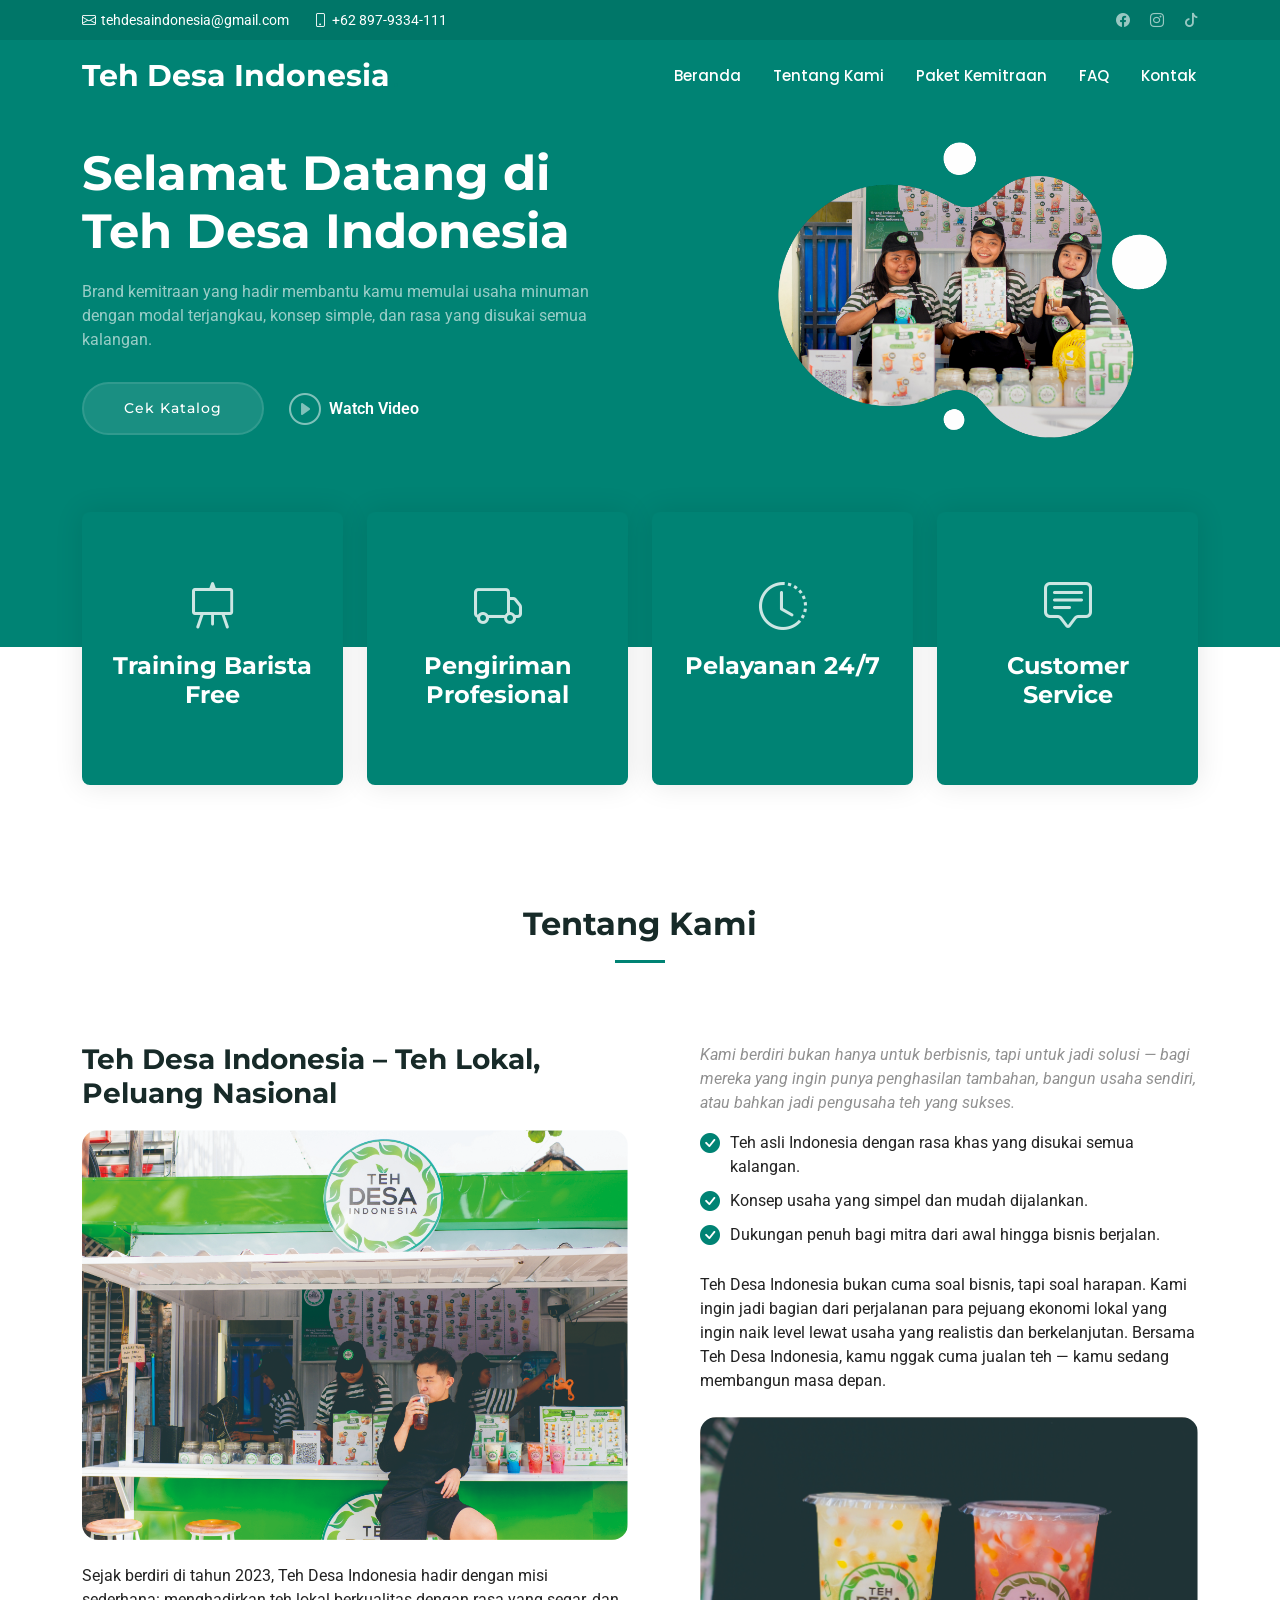
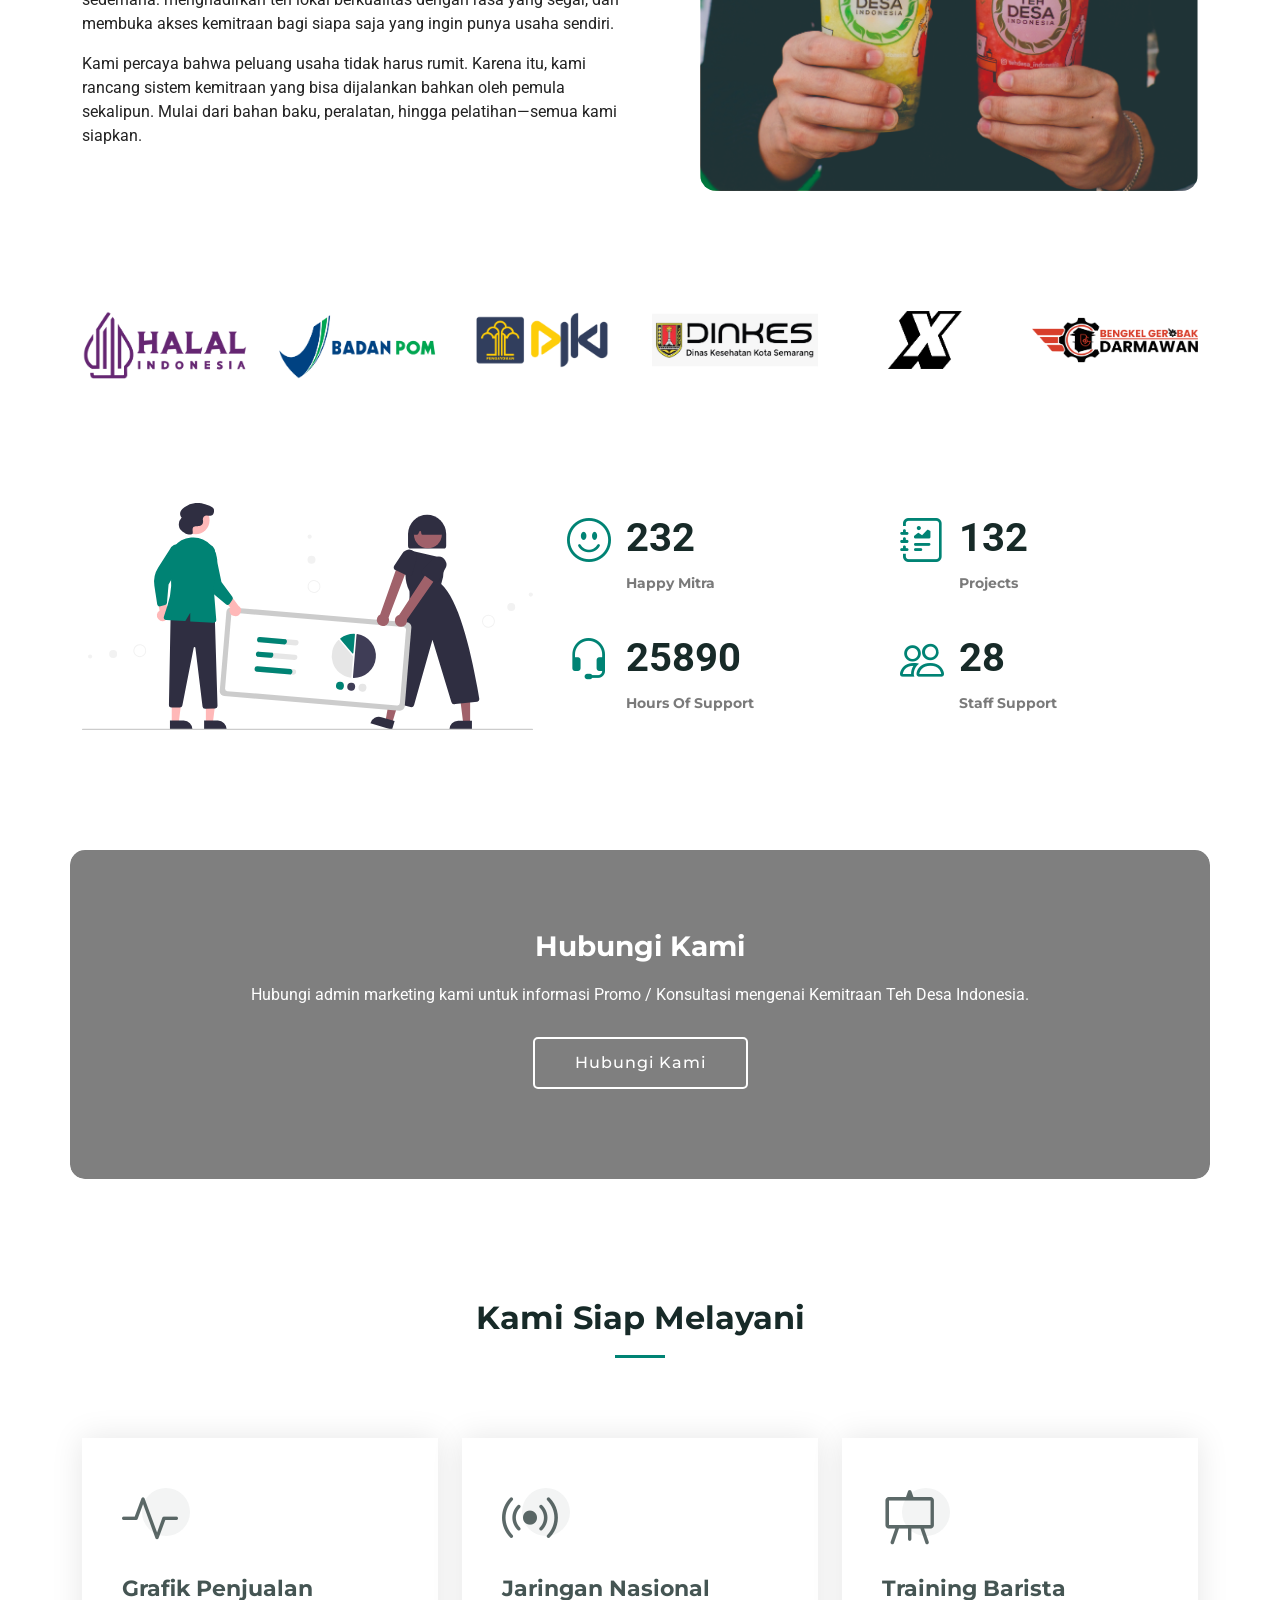
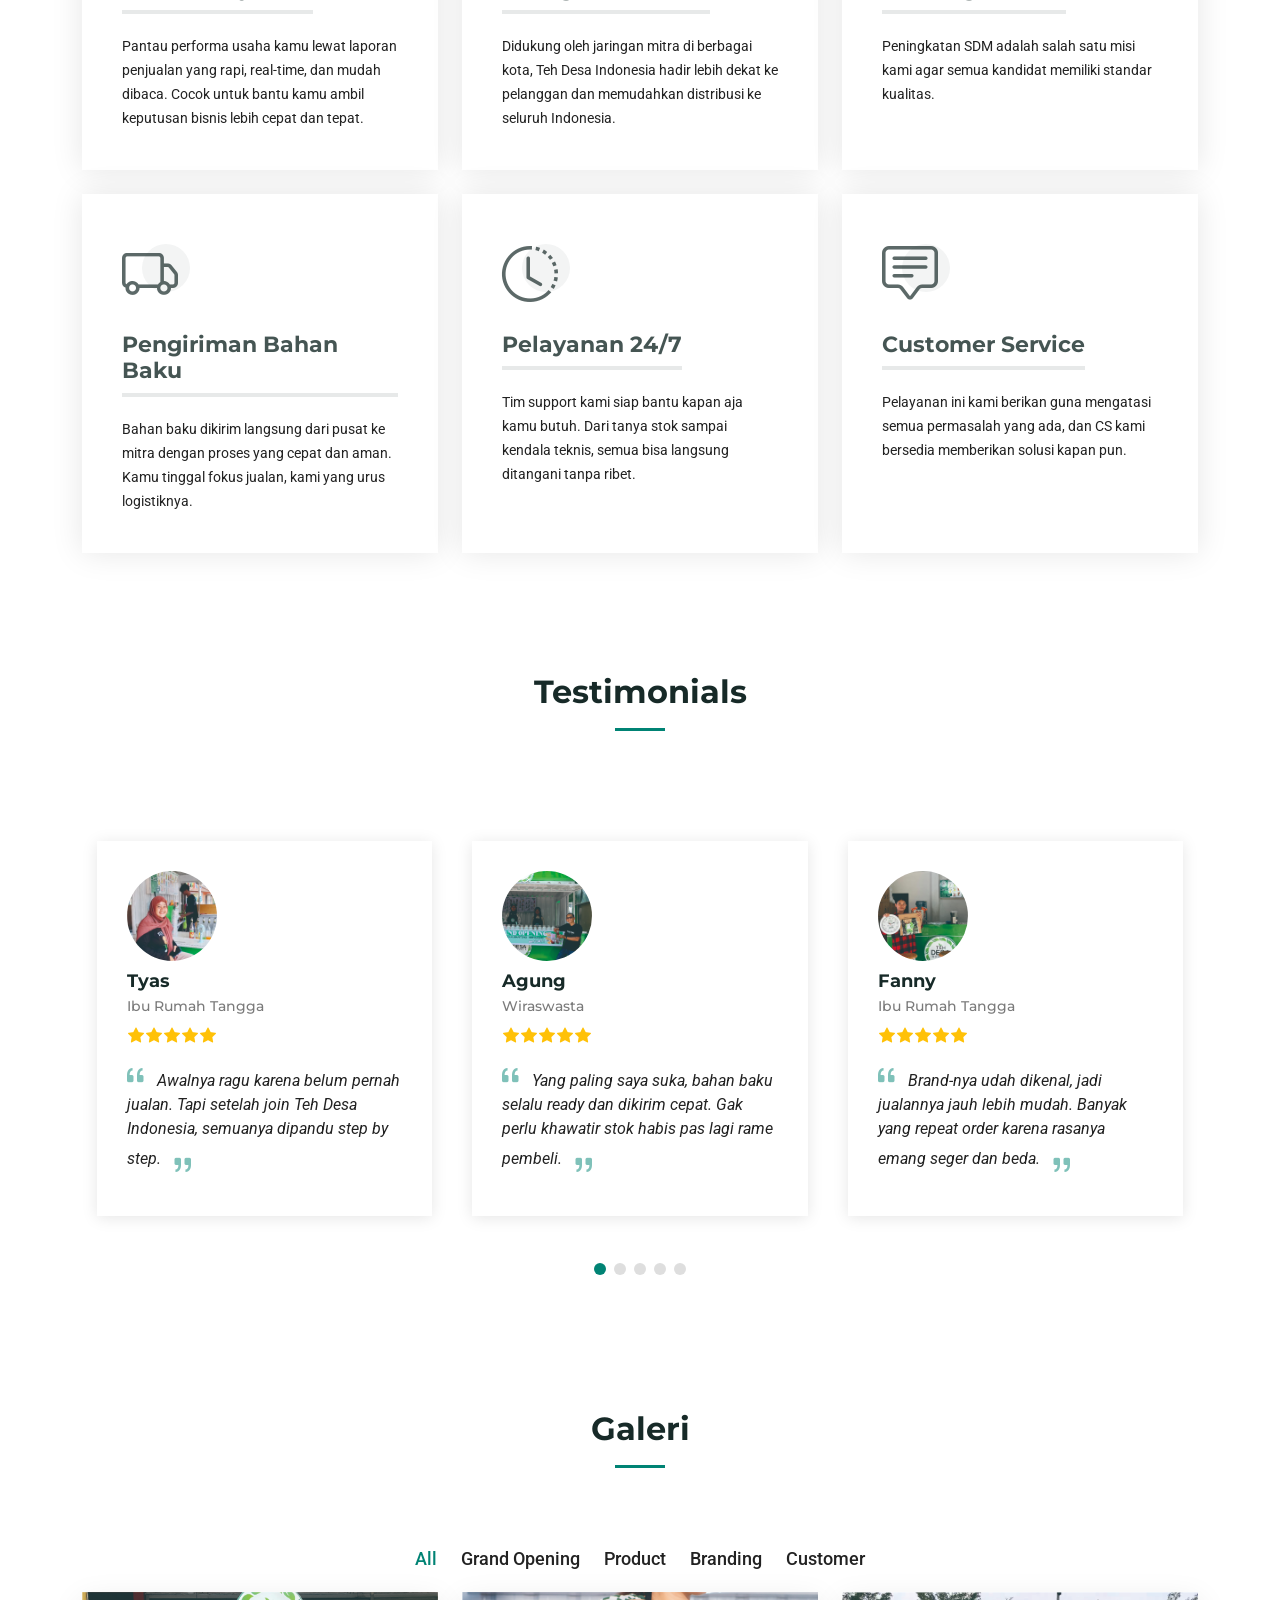
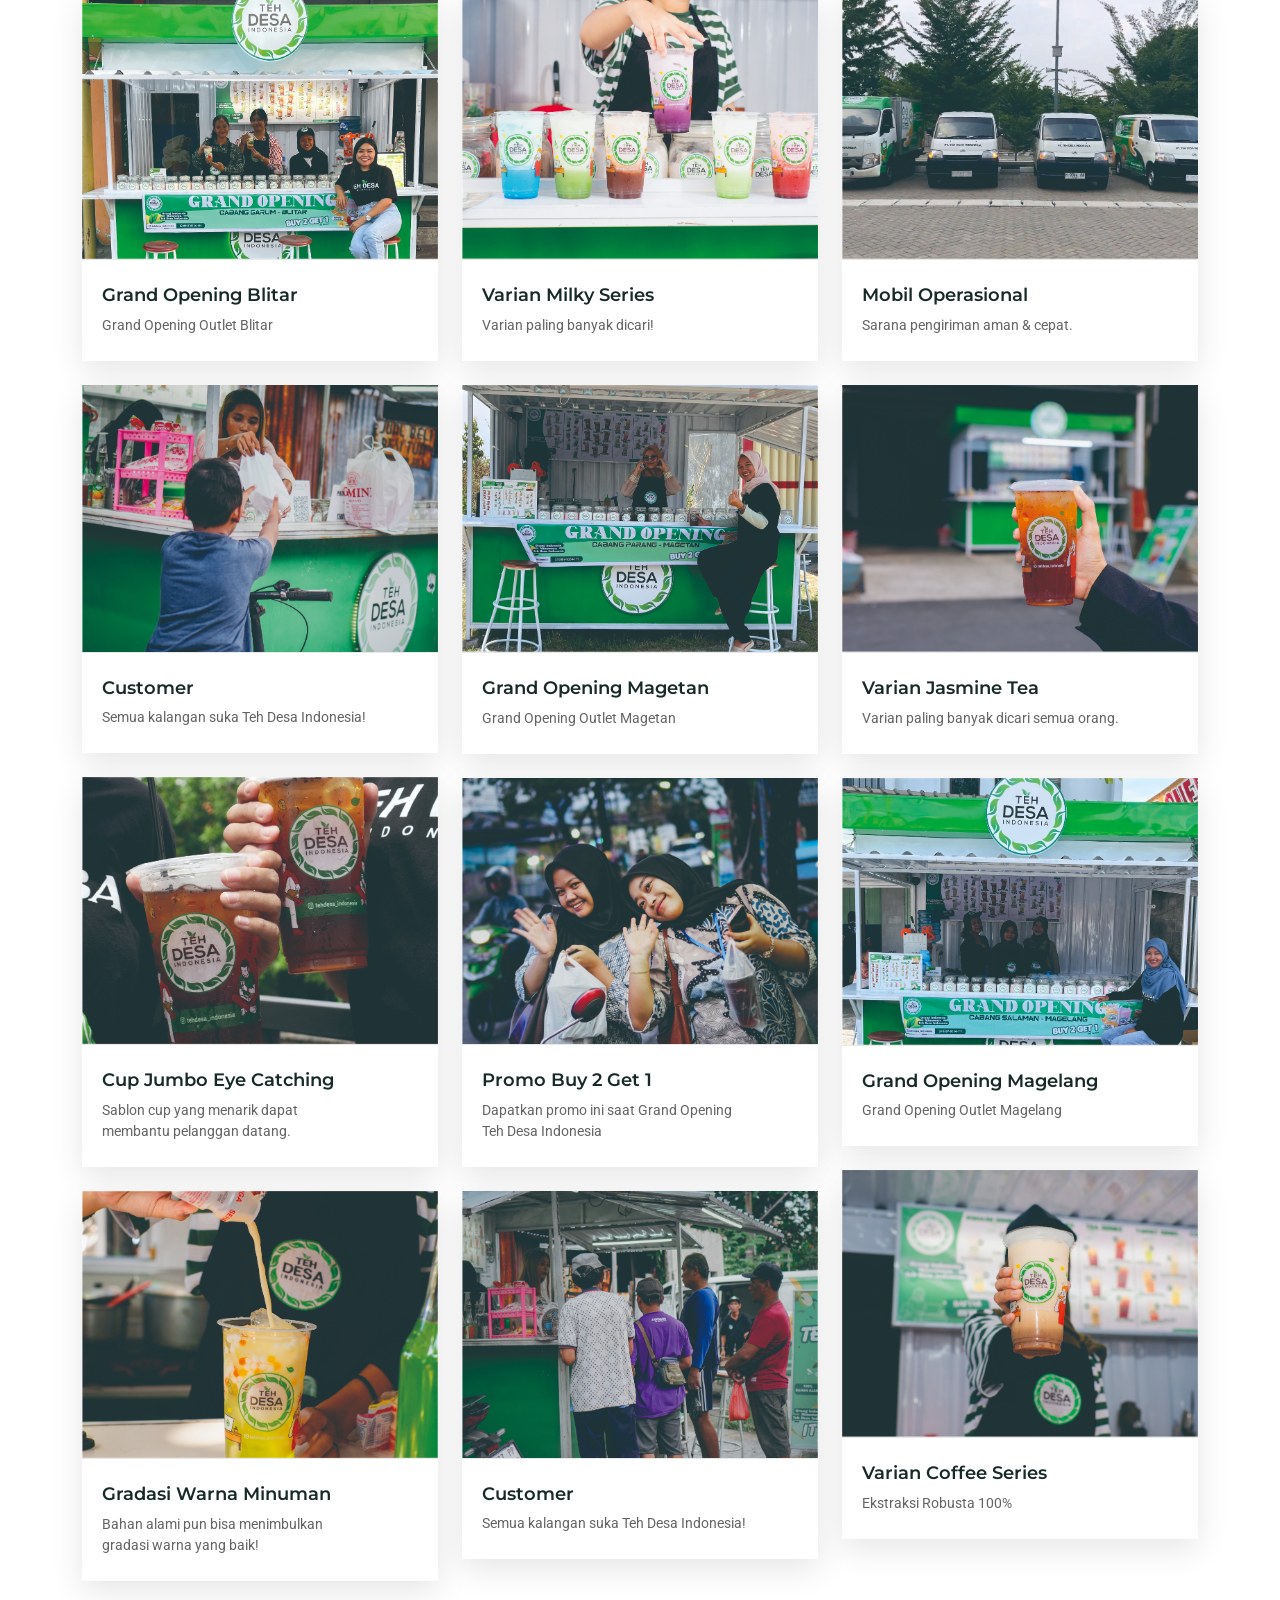
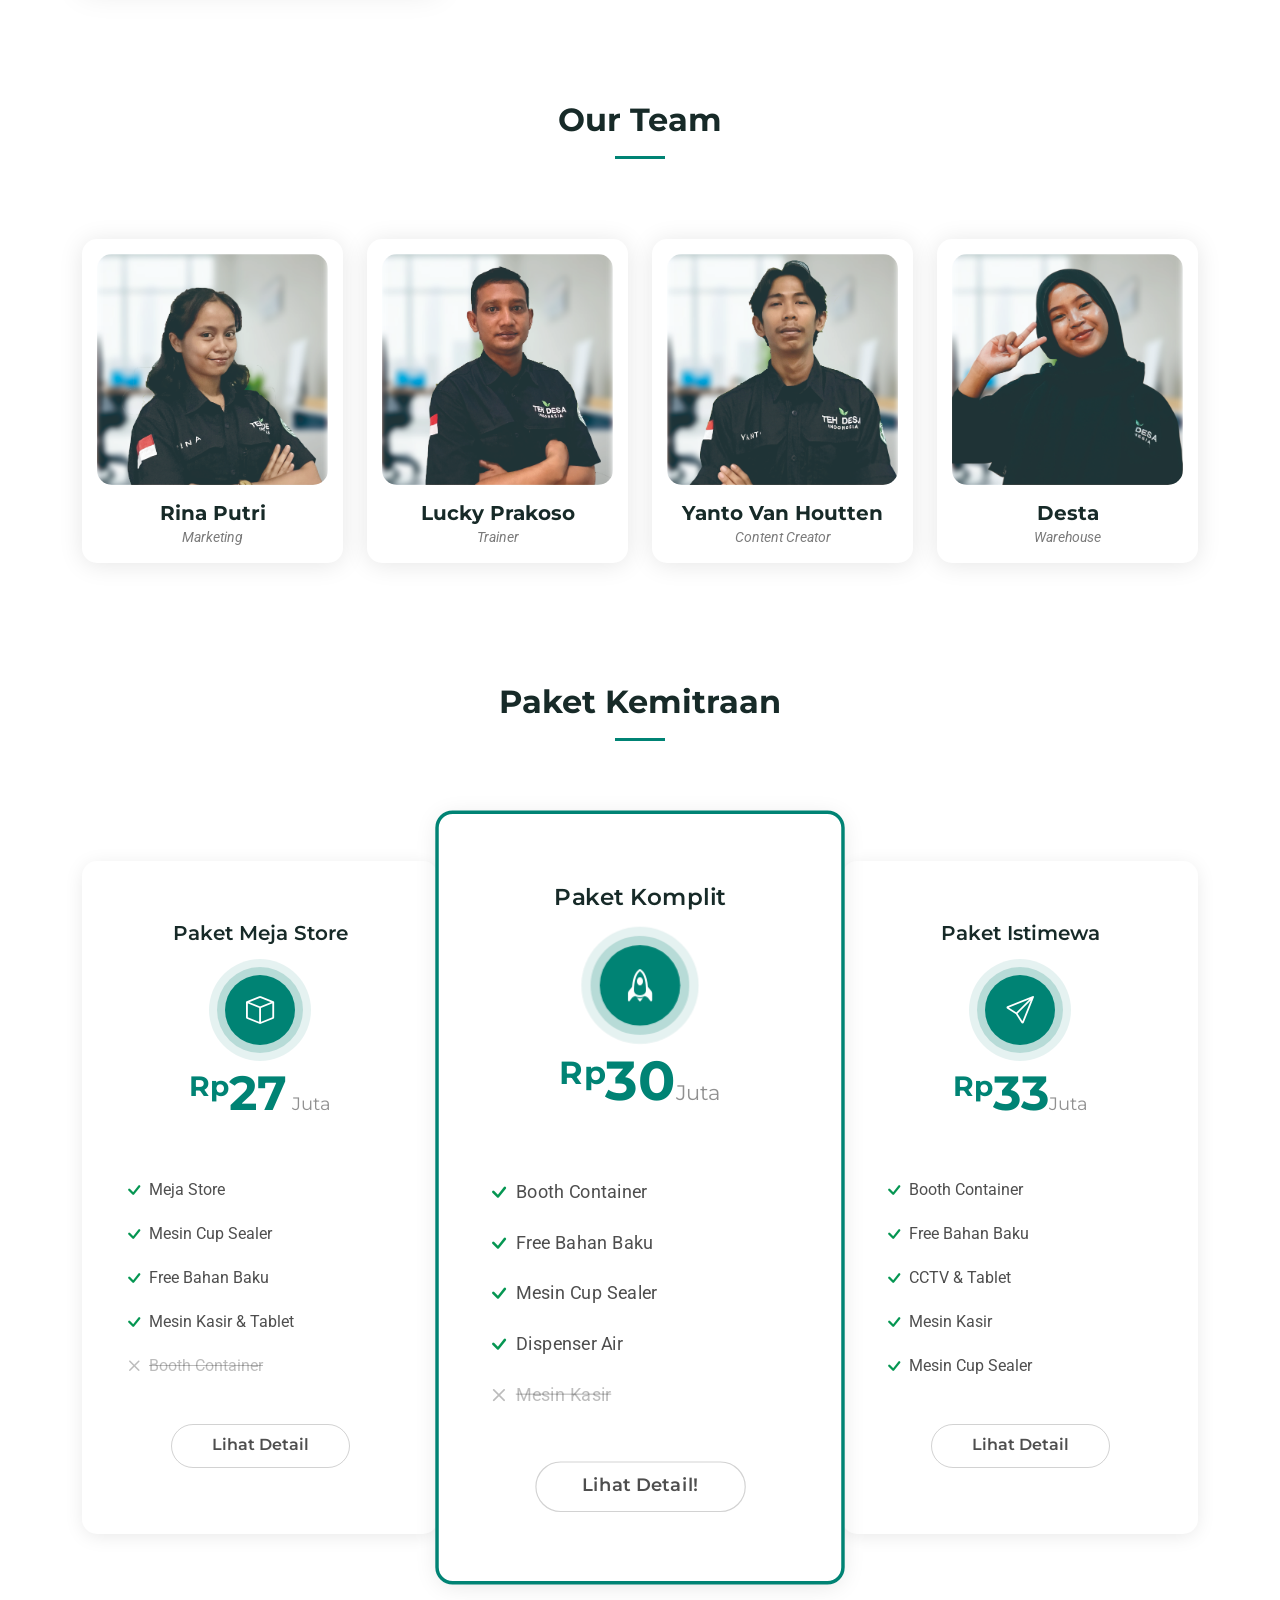
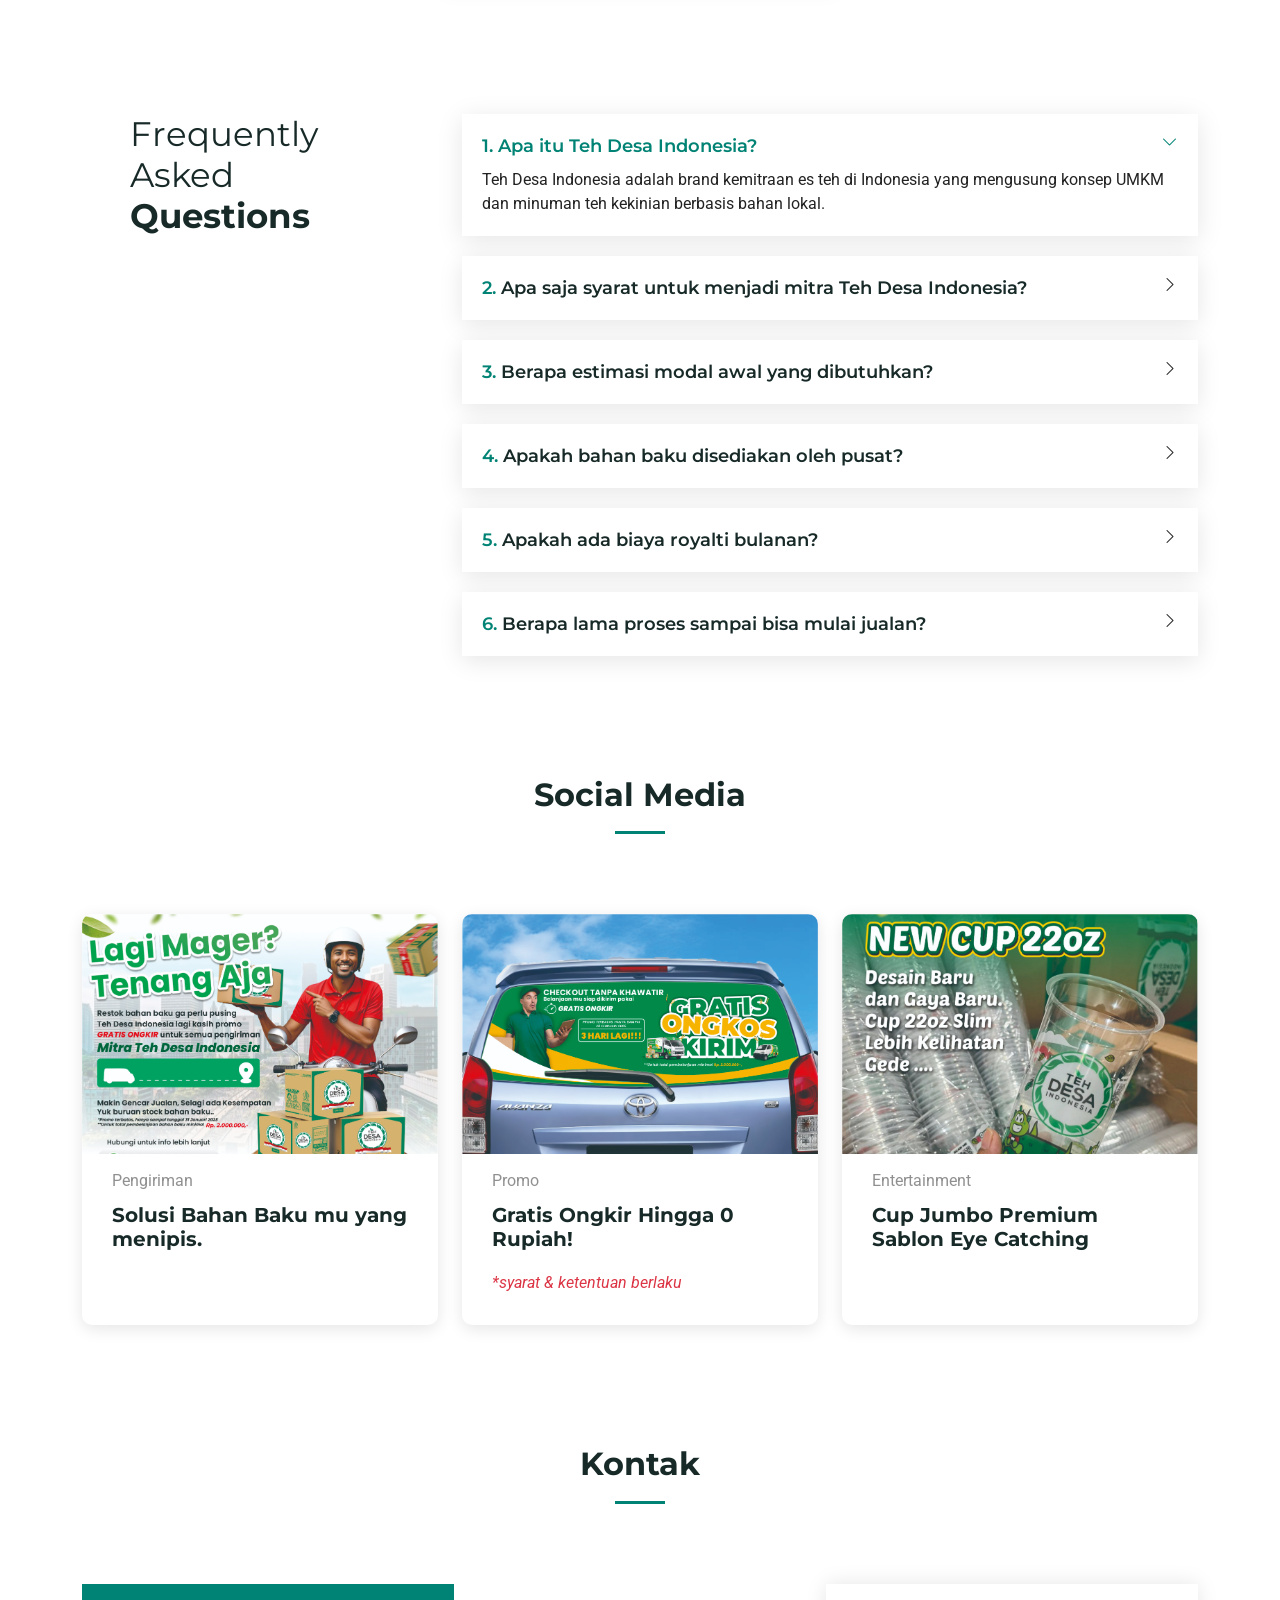
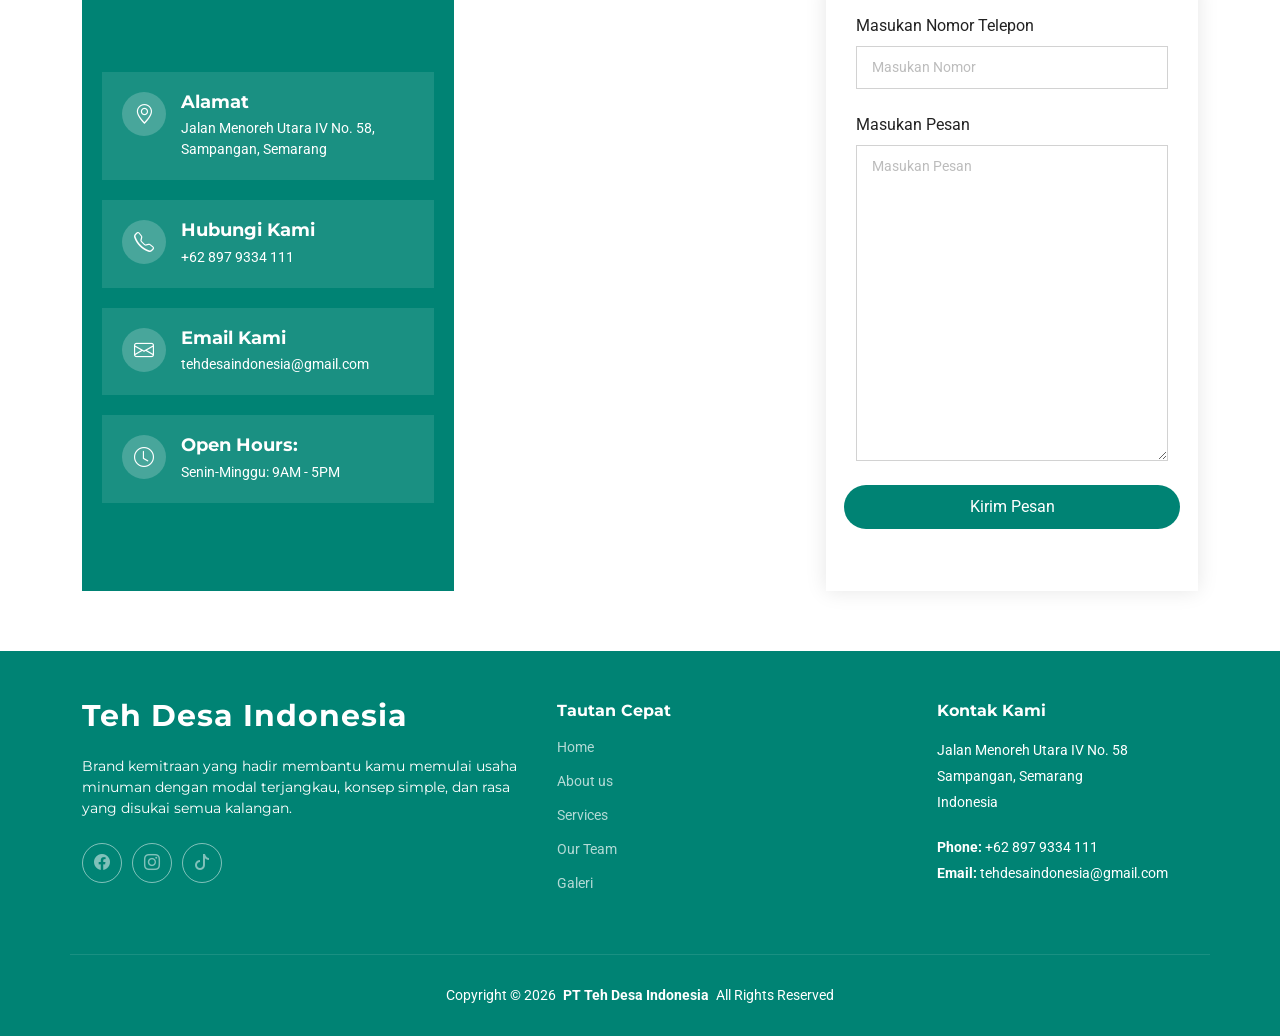
==== index.html @ 2f991ae2 "Update index.html" ====
<!DOCTYPE html>
<html lang="en">

<head>
  <meta name="google-site-verification" content="iC6hwz8tHncVRPDRyb7pjyPC8Z5G8MTlLL8XHpbFLCg" />
  <meta charset="utf-8">
  <meta content="width=device-width, initial-scale=1.0" name="viewport">
  <title>TEH DESA INDONESIA | Kemitraan Es Teh Berbasis UMKM</title>
  <meta name="description" content="Brand Kemitraan yang hadir membantu kamu memulai usaha minuman dengan modal terjangkau.">
  <meta name="keywords" content="franchise es teh, kemitraan es teh, Teh Desa Indonesia, franchise minuman, UMKM, kemitraan terjangkau">
  <meta property="og:title" content="TEH DESA INDONESIA | Kemitraan Es Teh Berbasis UMKM">
  <meta property="og:description" content="Brand Kemitraan yang hadir membantu kamu memulai usaha minuman dengan modal terjangkau.">
  <meta property="og:url" content="https://tehdesaindonesia.github.io">
  <meta property="og:type" content="website">
  <meta property="og:image" content="https://tehdesaindonesia.github.io/assets/img/LOGO_1.png">
  <meta property="og:site_name" content="TEH DESA INDONESIA | Kemitraan Es Teh Berbasis UMKM">

  <script type="application/ld+json">
  {
    "@context": "https://schema.org",
    "@type": "Organization",
    "name": "Teh Desa Indonesia",
    "url": "https://tehdesaindonesia.github.io",
    "logo": "https://tehdesaindonesia.github.io/assets/img/LOGO_1.png",
    "description": "Teh Desa Indonesia adalah brand franchise es teh berbasis UMKM desa yang menawarkan peluang kemitraan usaha minuman dengan modal terjangkau.",
    "sameAs": [
      "https://www.instagram.com/tehdesaindonesia",
      "https://www.facebook.com/tehdesaindonesia",
      "https://www.tiktok.com/@tehdesaindonesia"
    ]
  }
  </script>

  <script type="application/ld+json">
    {
      "@context": "https://schema.org",
      "@type": "FAQPage",
      "mainEntity": [
        {
          "@type": "Question",
          "name": "Apa itu Teh Desa Indonesia?",
          "acceptedAnswer": {
            "@type": "Answer",
            "text": "Teh Desa Indonesia adalah brand kemitraan es teh di Indonesia yang mengusung konsep UMKM dan minuman teh kekinian berbasis bahan lokal."
          }
        },
        {
          "@type": "Question",
          "name": "Apa saja syarat untuk menjadi mitra Teh Desa Indonesia?",
          "acceptedAnswer": {
            "@type": "Answer",
            "text": "Untuk menjadi mitra Teh Desa Indonesia, calon mitra perlu menyiapkan lokasi jualan, modal sesuai paket kemitraan, serta komitmen menjalankan usaha kemitraan es teh. Tim Teh Desa Indonesia akan mendampingi proses dari awal hingga siap jualan."
          }
        },
        {
          "@type": "Question",
          "name": "Berapa estimasi modal awal kemitraan Teh Desa Indonesia?",
          "acceptedAnswer": {
            "@type": "Answer",
            "text": "Modal awal kemitraan Teh Desa Indonesia dimulai dari Rp27 jutaan, tergantung paket kemitraan yang dipilih. Modal tersebut sudah termasuk perlengkapan usaha, bahan baku awal, dan pelatihan."
          }
        },
        {
          "@type": "Question",
          "name": "Apakah bahan baku disediakan oleh pusat?",
          "acceptedAnswer": {
            "@type": "Answer",
            "text": "Ya, seluruh bahan baku utama seperti teh, gula cair, dan kemasan pada kemitraan Teh Desa Indonesia disediakan dan dikirim langsung dari pusat."
          }
        },
        {
          "@type": "Question",
          "name": "Apakah ada biaya royalti bulanan?",
          "acceptedAnswer": {
            "@type": "Answer",
            "text": "Franchise Teh Desa Indonesia tidak menerapkan biaya royalti bulanan. Mitra hanya dikenakan biaya royalti tahunan sebesar Rp1.000.000 untuk pengembangan brand dan dukungan operasional."
          }
        }
      ]
    }
    </script>

  <link href="assets/img/LOGO_1.png" rel="icon">

  <link href="https://fonts.googleapis.com" rel="preconnect">
  <link href="https://fonts.gstatic.com" rel="preconnect" crossorigin>
  <link href="https://fonts.googleapis.com/css2?family=Roboto:ital,wght@0,100;0,300;0,400;0,500;0,700;0,900;1,100;1,300;1,400;1,500;1,700;1,900&family=Montserrat:ital,wght@0,100;0,200;0,300;0,400;0,500;0,600;0,700;0,800;0,900;1,100;1,200;1,300;1,400;1,500;1,600;1,700;1,800;1,900&family=Poppins:ital,wght@0,100;0,200;0,300;0,400;0,500;0,600;0,700;0,800;0,900;1,100;1,200;1,300;1,400;1,500;1,600;1,700;1,800;1,900&display=swap" rel="stylesheet">

  <link href="assets/vendor/bootstrap/css/bootstrap.min.css" rel="stylesheet">
  <link href="assets/vendor/bootstrap-icons/bootstrap-icons.css" rel="stylesheet">
  <link href="assets/vendor/aos/aos.css" rel="stylesheet">
  <link href="assets/vendor/glightbox/css/glightbox.min.css" rel="stylesheet">
  <link href="assets/vendor/swiper/swiper-bundle.min.css" rel="stylesheet">

  <link href="assets/css/main.css" rel="stylesheet">

</head>

<body class="index-page">

  <header id="header" class="header fixed-top">

    <div class="topbar d-flex align-items-center">
      <div class="container d-flex justify-content-center justify-content-md-between">
        <div class="contact-info d-flex align-items-center">
          <i class="bi bi-envelope d-flex align-items-center"><a href="mailto:tehdesaindonesia@gmail.com">tehdesaindonesia@gmail.com</a></i>
          <i class="bi bi-phone d-flex align-items-center ms-4"><span>+62 897-9334-111</span></i>
        </div>
        <div class="social-links d-none d-md-flex align-items-center">
          <a href="https://www.facebook.com/tehdesa_indonesia/" class="facebook"><i class="bi bi-facebook"></i></a>
          <a href="https://www.instagram.com/tehdesa_indonesia/" class="instagram"><i class="bi bi-instagram"></i></a>
          <a href="https://www.tiktok.com/@tehdesa_indonesia/" class="linkedin"><i class="bi bi-tiktok"></i></a>
        </div>
      </div>
    </div>

    <div class="branding d-flex align-items-cente">

      <div class="container position-relative d-flex align-items-center justify-content-between">
        <a href="index.html" class="logo d-flex align-items-center">
          <h1 class="sitename">Teh Desa Indonesia</h1>
          <span>.</span>
        </a>

        <nav id="navmenu" class="navmenu">
          <ul>
            <li><a href="#hero" class="active">Beranda<br></a></li>
            <li><a href="#about">Tentang Kami</a></li>
            <li><a href="kemitraan/kemitraan.html">Paket Kemitraan</a></li>
            <li><a href="#faq">FAQ</a></li>
            <li><a href="#contact">Kontak</a></li>
          </ul>
          <i class="mobile-nav-toggle d-xl-none bi bi-list"></i>
        </nav>

      </div>

    </div>

  </header>

  <main class="main">

    <section id="hero" class="hero section accent-background">

      <div class="container position-relative" data-aos="fade-up" data-aos-delay="100">
        <div class="row gy-5 justify-content-between">
          <div class="col-lg-6 order-2 order-lg-1 d-flex flex-column justify-content-center">
            <h2><span>Selamat Datang di </span><span class="accent">Teh Desa Indonesia</span></h2>
            <p>Brand kemitraan yang hadir membantu kamu memulai usaha minuman dengan modal terjangkau, konsep simple, dan rasa yang disukai semua kalangan.</p>
            <div class="d-flex">
              <a href="https://drive.google.com/file/d/1Y5AOkulD1VdJEvEj3w6ioP18e4Ck8rE6/view?usp=sharing" class="btn-get-started">Cek Katalog</a>
              <a href="https://youtu.be/xWDI-PVYXX0?si=EQwwjwX3cMEgZcj9" 
              class="glightbox btn-watch-video d-flex align-items-center"><i class="bi bi-play-circle"></i><span>Watch Video</span></a>
            </div>
          </div>
          <div class="col-lg-5 order-1 order-lg-2">
            <img src="assets/img/booth.png" class="img-fluid" alt="">
          </div>
        </div>
      </div>

      <div class="icon-boxes position-relative" data-aos="fade-up" data-aos-delay="200">
        <div class="container position-relative">
          <div class="row gy-4 mt-5">

            <div class="col-xl-3 col-md-6">
              <div class="icon-box">
                <div class="icon"><i class="bi bi-easel"></i></div>
                <h4 class="title">Training Barista Free</a></h4>
              </div>
            </div>

            <div class="col-xl-3 col-md-6">
              <div class="icon-box">
                <div class="icon"><i class="bi bi-truck"></i></div>
                <h4 class="title">Pengiriman Profesional</a></h4>
              </div>
            </div>

            <div class="col-xl-3 col-md-6">
              <div class="icon-box">
                <div class="icon"><i class="bi bi-clock-history"></i></div>
                <h4 class="title">Pelayanan 24/7</a></h4>
              </div>
            </div>

            <div class="col-xl-3 col-md-6">
              <div class="icon-box">
                <div class="icon"><i class="bi bi-chat-square-text"></i></div>
                <h4 class="title">Customer Service</a></h4>
              </div>
            </div>
          </div>
        </div>
      </div>

    </section>
    <section id="about" class="about section">

      <div class="container section-title" data-aos="fade-up">
        <h2>Tentang Kami<br></h2>
      </div>

      <div class="container">

        <div class="row gy-4">
          <div class="col-lg-6" data-aos="fade-up" data-aos-delay="100">
            <h3>Teh Desa Indonesia – Teh Lokal, Peluang Nasional</h3>
            <img src="assets/img/about.jpg" class="img-fluid rounded-4 mb-4" alt="">
            <p>Sejak berdiri di tahun 2023, Teh Desa Indonesia hadir dengan misi sederhana: menghadirkan teh lokal berkualitas dengan rasa yang segar, dan membuka akses kemitraan bagi siapa saja yang ingin punya usaha sendiri.</p>
            <p>Kami percaya bahwa peluang usaha tidak harus rumit. Karena itu, kami rancang sistem kemitraan yang bisa dijalankan bahkan oleh pemula sekalipun. Mulai dari bahan baku, peralatan, hingga pelatihan—semua kami siapkan.</p>
          </div>
          <div class="col-lg-6" data-aos="fade-up" data-aos-delay="250">
            <div class="content ps-0 ps-lg-5">
              <p class="fst-italic">
                Kami berdiri bukan hanya untuk berbisnis, tapi untuk jadi solusi — bagi mereka yang ingin punya penghasilan tambahan, bangun usaha sendiri, 
                atau bahkan jadi pengusaha teh yang sukses.
              </p>
              <ul>
                <li><i class="bi bi-check-circle-fill"></i> <span>Teh asli Indonesia dengan rasa khas yang disukai semua kalangan.</span></li>
                <li><i class="bi bi-check-circle-fill"></i> <span> Konsep usaha yang simpel dan mudah dijalankan.</span></li>
                <li><i class="bi bi-check-circle-fill"></i> <span>Dukungan penuh bagi mitra dari awal hingga bisnis berjalan.</span></li>
              </ul>
              <p>
                Teh Desa Indonesia bukan cuma soal bisnis, tapi soal harapan. Kami ingin jadi bagian dari perjalanan para pejuang ekonomi lokal yang ingin 
                naik level lewat usaha yang realistis dan berkelanjutan.
                Bersama Teh Desa Indonesia, kamu nggak cuma jualan teh — kamu sedang membangun masa depan.
              </p>

              <div class="position-relative mt-4">
                <img src="assets/img/about-2.jpg" class="img-fluid rounded-4" alt="">
              </div>
            </div>
          </div>
        </div>

      </div>

    </section>
    <section id="clients" class="clients section">

      <div class="container" data-aos="fade-up">

        <div class="row gy-4">

          <div class="col-xl-2 col-md-3 col-6 client-logo">
            <img src="assets/img/clients/client-1.png" class="img-fluid" alt="">
          </div>

          <div class="col-xl-2 col-md-3 col-6 client-logo">
            <img src="assets/img/clients/client-2.png" class="img-fluid" alt="">
          </div>

          <div class="col-xl-2 col-md-3 col-6 client-logo">
            <img src="assets/img/clients/client-3.png" class="img-fluid" alt="">
          </div>

          <div class="col-xl-2 col-md-3 col-6 client-logo">
            <img src="assets/img/clients/client-4.png" class="img-fluid" alt="">
          </div>

          <div class="col-xl-2 col-md-3 col-6 client-logo">
            <img src="assets/img/clients/client-5.png" class="img-fluid" alt="">
          </div>

          <div class="col-xl-2 col-md-3 col-6 client-logo">
            <img src="assets/img/clients/client-6.png" class="img-fluid" alt="">
          </div>
        </div>
      </div>
    </section>
    <section id="stats" class="stats section">

  <div class="container" data-aos="fade-up" data-aos-delay="100">

    <div class="row gy-4 align-items-center">

      <div class="col-lg-5">
        <img src="assets/img/stats-img.svg" alt="" class="img-fluid">
      </div>

      <div class="col-lg-7">

        <div class="row gy-4">

          <div class="col-lg-6">
            <div class="stats-item d-flex">
              <i class="bi bi-emoji-smile flex-shrink-0"></i>
              <div>
                <span data-purecounter-start="0" data-purecounter-end="232" data-purecounter-duration="1" class="purecounter"></span>
                <p><strong>Happy Mitra</strong></p>
              </div>
            </div>
          </div>

          <div class="col-lg-6">
            <div class="stats-item d-flex">
              <i class="bi bi-journal-richtext flex-shrink-0"></i>
              <div>
                <span data-purecounter-start="0" data-purecounter-end="132" data-purecounter-duration="1" class="purecounter"></span>
                <p><strong>Projects</strong></p>
              </div>
            </div>
          </div>

          <div class="col-lg-6">
            <div class="stats-item d-flex">
              <i class="bi bi-headset flex-shrink-0"></i>
              <div>
                <span id="hoursSupport" class="purecounter"></span>
                <p><strong>Hours Of Support</strong></p>
              </div>
            </div>
          </div>
          <div class="col-lg-6">
            <div class="stats-item d-flex">
              <i class="bi bi-people flex-shrink-0"></i>
              <div>
                <span data-purecounter-start="0" data-purecounter-end="28" data-purecounter-duration="1" class="purecounter"></span>
                <p><strong>Staff Support</strong></p>
              </div>
            </div>
          </div>
        </div>
      </div>
    </div>
  </div>

</section>
    
    <script>
  function updateHoursSupport() {
    const startDate = new Date("2023-06-01T00:00:00"); 
    const now = new Date();
    const diffMs = now - startDate;
    const diffHours = Math.floor(diffMs / (1000 * 60 * 60));
    const el = document.getElementById("hoursSupport");
    el.setAttribute("data-purecounter-end", diffHours);
    if (window.PureCounter) {
      new PureCounter();
    }
  }
  updateHoursSupport();
  setInterval(updateHoursSupport, 60 * 60 * 1000);
</script>

    <section id="call-to-action" class="call-to-action section dark-background">

      <div class="container">
        <img src="assets/img/cta-bg.jpg" alt="">
        <div class="content row justify-content-center" data-aos="zoom-in" data-aos-delay="100">
          <div class="col-xl-10">
            <div class="text-center">
              <h3>Hubungi Kami</h3>
              <p>Hubungi admin marketing kami untuk informasi Promo / Konsultasi mengenai Kemitraan Teh Desa Indonesia.</p>
              <a class="cta-btn" href="https://wa.me/628979334111">Hubungi Kami</a>
            </div>
          </div>
        </div>
      </div>
    </section>
    <section id="services" class="services section">
      <div class="container section-title" data-aos="fade-up">
        <h2>Kami Siap Melayani</h2>
      </div>
      <div class="container">
        <div class="row gy-4">
          <div class="col-lg-4 col-md-6" data-aos="fade-up" data-aos-delay="100">
            <div class="service-item  position-relative">
              <div class="icon">
                <i class="bi bi-activity"></i>
              </div>
              <h3>Grafik Penjualan</h3>
              <p>Pantau performa usaha kamu lewat laporan penjualan yang rapi, real-time, dan mudah dibaca. Cocok untuk bantu kamu ambil keputusan bisnis lebih cepat dan tepat.
              </p>
            </div>
          </div>
          <div class="col-lg-4 col-md-6" data-aos="fade-up" data-aos-delay="200">
            <div class="service-item position-relative">
              <div class="icon">
                <i class="bi bi-broadcast"></i>
              </div>
              <h3>Jaringan Nasional</h3>
              <p>Didukung oleh jaringan mitra di berbagai kota, Teh Desa Indonesia hadir lebih dekat ke pelanggan dan memudahkan distribusi ke seluruh Indonesia.</p>
            </div>
          </div>
          <div class="col-lg-4 col-md-6" data-aos="fade-up" data-aos-delay="300">
            <div class="service-item position-relative">
              <div class="icon">
                <i class="bi bi-easel"></i>
              </div>
              <h3>Training Barista</h3>
              <p>Peningkatan SDM adalah salah satu misi kami agar semua kandidat memiliki standar kualitas.</p>
            </div>
          </div>
          <div class="col-lg-4 col-md-6" data-aos="fade-up" data-aos-delay="400">
            <div class="service-item position-relative">
              <div class="icon">
                <i class="bi bi-truck"></i>
              </div>
              <h3>Pengiriman Bahan Baku</h3>
              <p>Bahan baku dikirim langsung dari pusat ke mitra dengan proses yang cepat dan aman. Kamu tinggal fokus jualan, kami yang urus logistiknya.</p>
            </div>
          </div>
          <div class="col-lg-4 col-md-6" data-aos="fade-up" data-aos-delay="500">
            <div class="service-item position-relative">
              <div class="icon">
                <i class="bi bi-clock-history"></i>
              </div>
              <h3>Pelayanan 24/7</h3>
              <p>Tim support kami siap bantu kapan aja kamu butuh. Dari tanya stok sampai kendala teknis, semua bisa langsung ditangani tanpa ribet.</p>
            </div>
          </div>
          <div class="col-lg-4 col-md-6" data-aos="fade-up" data-aos-delay="600">
            <div class="service-item position-relative">
              <div class="icon">
                <i class="bi bi-chat-square-text"></i>
              </div>
              <h3>Customer Service</h3>
              <p>Pelayanan ini kami berikan guna mengatasi semua permasalah yang ada, dan CS kami bersedia memberikan solusi kapan pun.</p>
            </div>
          </div>
        </div>
      </div>
    </section>
    <section id="testimonials" class="testimonials section">
      <div class="container section-title" data-aos="fade-up">
        <h2>Testimonials</h2>
      </div>
      <div class="container" data-aos="fade-up" data-aos-delay="100">
        <div class="swiper init-swiper">
          <script type="application/json" class="swiper-config">
            {
              "loop": true,
              "speed": 600,
              "autoplay": {
                "delay": 5000
              },
              "slidesPerView": "auto",
              "pagination": {
                "el": ".swiper-pagination",
                "type": "bullets",
                "clickable": true
              },
              "breakpoints": {
                "320": {
                  "slidesPerView": 1,
                  "spaceBetween": 40
                },
                "1200": {
                  "slidesPerView": 3,
                  "spaceBetween": 10
                }
              }
            }
          </script>
          <div class="swiper-wrapper">
            <div class="swiper-slide">
              <div class="testimonial-item">
                <img src="assets/img/testimonials/testimonials-1.jpg" class="testimonial-img" alt="">
                <h3>Tyas</h3>
                <h4>Ibu Rumah Tangga</h4>
                <div class="stars">
                  <i class="bi bi-star-fill"></i><i class="bi bi-star-fill"></i><i class="bi bi-star-fill"></i><i class="bi bi-star-fill"></i><i class="bi bi-star-fill"></i>
                </div>
                <p>
                  <i class="bi bi-quote quote-icon-left"></i>
                  <span>Awalnya ragu karena belum pernah jualan. Tapi setelah join Teh Desa Indonesia, semuanya dipandu step by step.</span>
                  <i class="bi bi-quote quote-icon-right"></i>
                </p>
              </div>
            </div>
            <div class="swiper-slide">
              <div class="testimonial-item">
                <img src="assets/img/testimonials/testimonials-2.jpg" class="testimonial-img" alt="">
                <h3>Agung</h3>
                <h4>Wiraswasta</h4>
                <div class="stars">
                  <i class="bi bi-star-fill"></i><i class="bi bi-star-fill"></i><i class="bi bi-star-fill"></i><i class="bi bi-star-fill"></i><i class="bi bi-star-fill"></i>
                </div>
                <p>
                  <i class="bi bi-quote quote-icon-left"></i>
                  <span>Yang paling saya suka, bahan baku selalu ready dan dikirim cepat. Gak perlu khawatir stok habis pas lagi rame pembeli.</span>
                  <i class="bi bi-quote quote-icon-right"></i>
                </p>
              </div>
            </div>
            <div class="swiper-slide">
              <div class="testimonial-item">
                <img src="assets/img/testimonials/testimonials-3.jpg" class="testimonial-img" alt="">
                <h3>Fanny</h3>
                <h4>Ibu Rumah Tangga</h4>
                <div class="stars">
                  <i class="bi bi-star-fill"></i><i class="bi bi-star-fill"></i><i class="bi bi-star-fill"></i><i class="bi bi-star-fill"></i><i class="bi bi-star-fill"></i>
                </div>
                <p>
                  <i class="bi bi-quote quote-icon-left"></i>
                  <span>Brand-nya udah dikenal, jadi jualannya jauh lebih mudah. Banyak yang repeat order karena rasanya emang seger dan beda.</span>
                  <i class="bi bi-quote quote-icon-right"></i>
                </p>
              </div>
            </div>
            <div class="swiper-slide">
              <div class="testimonial-item">
                <img src="assets/img/testimonials/testimonials-4.jpg" class="testimonial-img" alt="">
                <h3>Krisma</h3>
                <h4>Freelancer</h4>
                <div class="stars">
                  <i class="bi bi-star-fill"></i><i class="bi bi-star-fill"></i><i class="bi bi-star-fill"></i><i class="bi bi-star-fill"></i><i class="bi bi-star-fill"></i>
                </div>
                <p>
                  <i class="bi bi-quote quote-icon-left"></i>
                  <span>Saya suka konsepnya yang gak ribet. Booth simpel, menu jelas, dan support dari tim pusat juga oke banget.</span>
                  <i class="bi bi-quote quote-icon-right"></i>
                </p>
              </div>
            </div>
            <div class="swiper-slide">
              <div class="testimonial-item">
                <img src="assets/img/testimonials/testimonials-5.jpg" class="testimonial-img" alt="">
                <h3>Aris</h3>
                <h4>Wirausaha</h4>
                <div class="stars">
                  <i class="bi bi-star-fill"></i><i class="bi bi-star-fill"></i><i class="bi bi-star-fill"></i><i class="bi bi-star-fill"></i><i class="bi bi-star-fill"></i>
                </div>
                <p>
                  <i class="bi bi-quote quote-icon-left"></i>
                  <span>Modalnya masuk akal dan bisa langsung jalan. Saya mulai dari nol, sekarang udah buka dua titik di kampus dan dekat sekolah.</span>
                  <i class="bi bi-quote quote-icon-right"></i>
                </p>
              </div>
            </div>
          </div>
          <div class="swiper-pagination"></div>
        </div>
      </div>
    </section>
    <section id="portfolio" class="portfolio section">
      <div class="container section-title" data-aos="fade-up">
        <h2>Galeri  </h2>
      </div>
      <div class="container">
        <div class="isotope-layout" data-default-filter="*" data-layout="masonry" data-sort="original-order">
          <ul class="portfolio-filters isotope-filters" data-aos="fade-up" data-aos-delay="100">
            <li data-filter="*" class="filter-active">All</li>
            <li data-filter=".filter-app">Grand Opening</li>
            <li data-filter=".filter-product">Product</li>
            <li data-filter=".filter-branding">Branding</li>
            <li data-filter=".filter-books">Customer</li>
          </ul>
          <div class="row gy-4 isotope-container" data-aos="fade-up" data-aos-delay="200">
            <div class="col-lg-4 col-md-6 portfolio-item isotope-item filter-app">
              <div class="portfolio-content h-100">
                <a href="assets/img/portfolio/app-1.jpg" data-gallery="portfolio-gallery-app" class="glightbox"><img src="assets/img/portfolio/app-1.jpg" class="img-fluid" alt=""></a>
                <div class="portfolio-info">
                  <h4><a href="#portofolio" title="More Details">Grand Opening Blitar</a></h4>
                  <p>Grand Opening Outlet Blitar</p>
                </div>
              </div>
            </div><!-- End Portfolio Item -->

            <div class="col-lg-4 col-md-6 portfolio-item isotope-item filter-product">
              <div class="portfolio-content h-100">
                <a href="assets/img/portfolio/product-1.jpg" data-gallery="portfolio-gallery-app" class="glightbox"><img src="assets/img/portfolio/product-1.jpg" class="img-fluid" alt=""></a>
                <div class="portfolio-info">
                  <h4><a href="#portofolio" title="More Details">Varian Milky Series</a></h4>
                  <p>Varian paling banyak dicari!</p>
                </div>
              </div>
            </div><!-- End Portfolio Item -->

            <div class="col-lg-4 col-md-6 portfolio-item isotope-item filter-branding">
              <div class="portfolio-content h-100">
                <a href="assets/img/portfolio/branding-1.jpg" data-gallery="portfolio-gallery-app" class="glightbox"><img src="assets/img/portfolio/branding-1.jpg" class="img-fluid" alt=""></a>
                <div class="portfolio-info">
                  <h4><a href="#portofolio" title="More Details">Mobil Operasional</a></h4>
                  <p>Sarana pengiriman aman & cepat.</p>
                </div>
              </div>
            </div><!-- End Portfolio Item -->

            <div class="col-lg-4 col-md-6 portfolio-item isotope-item filter-books">
              <div class="portfolio-content h-100">
                <a href="assets/img/portfolio/books-1.jpg" data-gallery="portfolio-gallery-app" class="glightbox"><img src="assets/img/portfolio/books-1.jpg" class="img-fluid" alt=""></a>
                <div class="portfolio-info">
                  <h4><a href="#portofolio" title="More Details">Customer</a></h4>
                  <p>Semua kalangan suka Teh Desa Indonesia!</p>
                </div>
              </div>
            </div><!-- End Portfolio Item -->

            <div class="col-lg-4 col-md-6 portfolio-item isotope-item filter-app">
              <div class="portfolio-content h-100">
                <a href="assets/img/portfolio/app-2.jpg" data-gallery="portfolio-gallery-app" class="glightbox"><img src="assets/img/portfolio/app-2.jpg" class="img-fluid" alt=""></a>
                <div class="portfolio-info">
                  <h4><a href="#portofolio" title="More Details">Grand Opening Magetan</a></h4>
                  <p>Grand Opening Outlet Magetan</p>
                </div>
              </div>
            </div><!-- End Portfolio Item -->

            <div class="col-lg-4 col-md-6 portfolio-item isotope-item filter-product">
              <div class="portfolio-content h-100">
                <a href="assets/img/portfolio/product-2.jpg" data-gallery="portfolio-gallery-app" class="glightbox"><img src="assets/img/portfolio/product-2.jpg" class="img-fluid" alt=""></a>
                <div class="portfolio-info">
                  <h4><a href="#portofolio" title="More Details">Varian Jasmine Tea</a></h4>
                  <p>Varian paling banyak dicari semua orang.</p>
                </div>
              </div>
            </div><!-- End Portfolio Item -->

            <div class="col-lg-4 col-md-6 portfolio-item isotope-item filter-branding">
              <div class="portfolio-content h-100">
                <a href="assets/img/portfolio/branding-2.jpg" data-gallery="portfolio-gallery-app" class="glightbox"><img src="assets/img/portfolio/branding-2.jpg" class="img-fluid" alt=""></a>
                <div class="portfolio-info">
                  <h4><a href="#portofolio" title="More Details">Cup Jumbo Eye Catching</a></h4>
                  <p>Sablon cup yang menarik dapat membantu pelanggan datang.</p>
                </div>
              </div>
            </div><!-- End Portfolio Item -->

            <div class="col-lg-4 col-md-6 portfolio-item isotope-item filter-books">
              <div class="portfolio-content h-100">
                <a href="assets/img/portfolio/books-2.jpg" data-gallery="portfolio-gallery-app" class="glightbox"><img src="assets/img/portfolio/books-2.jpg" class="img-fluid" alt=""></a>
                <div class="portfolio-info">
                  <h4><a href="#portofolio" title="More Details">Promo Buy 2 Get 1</a></h4>
                  <p>Dapatkan promo ini saat Grand Opening Teh Desa Indonesia</p>
                </div>
              </div>
            </div><!-- End Portfolio Item -->

            <div class="col-lg-4 col-md-6 portfolio-item isotope-item filter-app">
              <div class="portfolio-content h-100">
                <a href="assets/img/portfolio/app-3.jpg" data-gallery="portfolio-gallery-app" class="glightbox"><img src="assets/img/portfolio/app-3.jpg" class="img-fluid" alt=""></a>
                <div class="portfolio-info">
                  <h4><a href="#portofolio" title="More Details">Grand Opening Magelang</a></h4>
                  <p>Grand Opening Outlet Magelang</p>
                </div>
              </div>
            </div><!-- End Portfolio Item -->

            <div class="col-lg-4 col-md-6 portfolio-item isotope-item filter-product">
              <div class="portfolio-content h-100">
                <a href="assets/img/portfolio/product-3.jpg" data-gallery="portfolio-gallery-app" class="glightbox"><img src="assets/img/portfolio/product-3.jpg" class="img-fluid" alt=""></a>
                <div class="portfolio-info">
                  <h4><a href="#portofolio" title="More Details">Varian Coffee Series</a></h4>
                  <p>Ekstraksi Robusta 100%</p>
                </div>
              </div>
            </div><!-- End Portfolio Item -->

            <div class="col-lg-4 col-md-6 portfolio-item isotope-item filter-branding">
              <div class="portfolio-content h-100">
                <a href="assets/img/portfolio/branding-3.jpg" data-gallery="portfolio-gallery-app" class="glightbox"><img src="assets/img/portfolio/branding-3.jpg" class="img-fluid" alt=""></a>
                <div class="portfolio-info">
                  <h4><a href="#portofolio" title="More Details">Gradasi Warna Minuman</a></h4>
                  <p>Bahan alami pun bisa menimbulkan gradasi warna yang baik!</p>
                </div>
              </div>
            </div><!-- End Portfolio Item -->

            <div class="col-lg-4 col-md-6 portfolio-item isotope-item filter-books">
              <div class="portfolio-content h-100">
                <a href="assets/img/portfolio/books-3.jpg" data-gallery="portfolio-gallery-app" class="glightbox"><img src="assets/img/portfolio/books-3.jpg" class="img-fluid" alt=""></a>
                <div class="portfolio-info">
                  <h4><a href="#portofolio" title="More Details">Customer</a></h4>
                  <p>Semua kalangan suka Teh Desa Indonesia!</p>
                </div>
              </div>
            </div><!-- End Portfolio Item -->

          </div><!-- End Portfolio Container -->

        </div>

      </div>

    </section><!-- /Portfolio Section -->

    <!-- Team Section -->
    <section id="team" class="team section">

      <!-- Section Title -->
      <div class="container section-title" data-aos="fade-up">
        <h2>Our Team</h2>
      </div><!-- End Section Title -->

      <div class="container">

        <div class="row gy-4">

          <div class="col-xl-3 col-md-6 d-flex" data-aos="fade-up" data-aos-delay="100">
            <div class="member">
              <img src="assets/img/team/team-1.jpg" class="img-fluid" alt="">
              <h4>Rina Putri</h4>
              <span>Marketing</span>
            </div>
          </div><!-- End Team Member -->

          <div class="col-xl-3 col-md-6 d-flex" data-aos="fade-up" data-aos-delay="200">
            <div class="member">
              <img src="assets/img/team/team-2.jpg" class="img-fluid" alt="">
              <h4>Lucky Prakoso</h4>
              <span>Trainer</span>
            </div>
          </div><!-- End Team Member -->

          <div class="col-xl-3 col-md-6 d-flex" data-aos="fade-up" data-aos-delay="300">
            <div class="member">
              <img src="assets/img/team/team-3.jpg" class="img-fluid" alt="">
              <h4>Yanto Van Houtten</h4>
              <span>Content Creator</span>
            </div>
          </div><!-- End Team Member -->

          <div class="col-xl-3 col-md-6 d-flex" data-aos="fade-up" data-aos-delay="400">
            <div class="member">
              <img src="assets/img/team/team-4.jpg" class="img-fluid" alt="">
              <h4>Desta </h4>
              <span>Warehouse</span>
            </div>
          </div><!-- End Team Member -->

        </div>

      </div>

    </section><!-- /Team Section -->

    <!-- Pricing Section -->
    <section id="pricing" class="pricing section">

      <!-- Section Title -->
      <div class="container section-title" data-aos="fade-up">
        <h2>Paket Kemitraan</h2>
      </div><!-- End Section Title -->

      <div class="container" data-aos="zoom-in" data-aos-delay="100">

        <div class="row g-4">

          <div class="col-lg-4">
            <div class="pricing-item">
              <h3>Paket Meja Store</h3>
              <div class="icon">
                <i class="bi bi-box"></i>
              </div>
              <h4><sup>Rp</sup>27<span> Juta</span></h4>
              <ul>
                <li><i class="bi bi-check"></i> <span>Meja Store</span></li>
                <li><i class="bi bi-check"></i> <span>Mesin Cup Sealer</span></li>
                <li><i class="bi bi-check"></i> <span>Free Bahan Baku</span></li>
                <li><i class="bi bi-check"></i> <span>Mesin Kasir & Tablet</span></li>
                <li class="na"><i class="bi bi-x"></i> <span>Booth Container</span></li>
              </ul>
              <div class="text-center"><a href="kemitraan/mejastore.html" class="buy-btn">Lihat Detail</a></div>
            </div>
          </div><!-- End Pricing Item -->

          <div class="col-lg-4">
            <div class="pricing-item featured">
              <h3>Paket Komplit</h3>
              <div class="icon">
                <i class="bi bi-rocket"></i>
              </div>

              <h4><sup>Rp</sup>30<span>Juta</span></h4>
              <ul>
                <li><i class="bi bi-check"></i> <span>Booth Container</span></li>
                <li><i class="bi bi-check"></i> <span>Free Bahan Baku</span></li>
                <li><i class="bi bi-check"></i> <span>Mesin Cup Sealer</span></li>
                <li><i class="bi bi-check"></i> <span>Dispenser Air</span></li>
                 <li class="na"><i class="bi bi-x"></i> <span>Mesin Kasir</span></li>
              </ul>
              <div class="text-center"><a href="kemitraan/komplit.html" class="buy-btn">Lihat Detail!</a></div>
            </div>
          </div><!-- End Pricing Item -->

          <div class="col-lg-4">
            <div class="pricing-item">
              <h3>Paket Istimewa</h3>
              <div class="icon">
                <i class="bi bi-send"></i>
              </div>
              <h4><sup>Rp</sup>33<span>Juta</span></h4>
              <ul>
                <li><i class="bi bi-check"></i> <span>Booth Container</span></li>
                <li><i class="bi bi-check"></i> <span>Free Bahan Baku</span></li>
                <li><i class="bi bi-check"></i> <span>CCTV & Tablet</span></li>
                <li><i class="bi bi-check"></i> <span>Mesin Kasir</span></li>
                <li><i class="bi bi-check"></i> <span>Mesin Cup Sealer</span></li>
              </ul>
              <div class="text-center"><a href="kemitraan/istimewa.html" class="buy-btn">Lihat Detail</a></div>
            </div>
          </div><!-- End Pricing Item -->

        </div>

      </div>

    </section><!-- /Pricing Section -->

    <!-- Faq Section -->
    <section id="faq" class="faq section">

      <div class="container">

        <div class="row gy-4">

          <div class="col-lg-4" data-aos="fade-up" data-aos-delay="100">
            <div class="content px-xl-5">
              <h3><span>Frequently Asked </span><strong>Questions</strong></h3> 
            </div>
          </div>

          <div class="col-lg-8" data-aos="fade-up" data-aos-delay="200">

            <div class="faq-container">
              <div class="faq-item faq-active">
                <h3><span class="num">1.</span> <span> Apa itu Teh Desa Indonesia?</span></h3>
                <div class="faq-content">
                  <p>Teh Desa Indonesia adalah brand kemitraan es teh di Indonesia yang mengusung konsep UMKM dan minuman teh kekinian berbasis bahan lokal.</p>
                </div>
                <i class="faq-toggle bi bi-chevron-right"></i>
              </div><!-- End Faq item-->
              
              <div class="faq-item">
                <h3><span class="num">2.</span> <span> Apa saja syarat untuk menjadi mitra Teh Desa Indonesia?</span></h3>
                <div class="faq-content">
                  <p>Untuk menjadi mitra Teh Desa Indonesia, calon mitra perlu menyiapkan lokasi jualan, modal sesuai paket kemitraan,
                    serta komitmen menjalankan usaha kemitraan es teh. Teh Desa Indonesia akan mendampingi proses dari awal hingga siap jualan.</p>
                </div>
                <i class="faq-toggle bi bi-chevron-right"></i>
              </div><!-- End Faq item-->

              <div class="faq-item">
                <h3><span class="num">3.</span> <span>Berapa estimasi modal awal yang dibutuhkan?</span></h3>
                <div class="faq-content">
                  <p>Modal awal kemitraan Teh Desa Indonesia dimulai dari Rp27 jutaan, tergantung paket kemitraan yang dipilih. Modal tersebut sudah termasuk perlengkapan usaha, bahan baku awal, dan pelatihan.</p>
                </div>
                <i class="faq-toggle bi bi-chevron-right"></i>
              </div><!-- End Faq item-->

              <div class="faq-item">
                <h3><span class="num">4.</span> <span>Apakah bahan baku disediakan oleh pusat?</span></h3>
                <div class="faq-content">
                  <p>Iya, semua bahan baku utama seperti teh, gula cair, dan kemasan dikirim dari pusat. Jadi kamu gak perlu repot cari supplier sendiri.</p>
                </div>
                <i class="faq-toggle bi bi-chevron-right"></i>
              </div><!-- End Faq item-->

              <div class="faq-item">
                <h3><span class="num">5.</span> <span>Apakah ada biaya royalti bulanan?</span></h3>
                <div class="faq-content">
                  <p>Franchise Teh Desa Indonesia tidak menerapkan royalti bulanan. Mitra hanya dikenakan biaya royalti tahunan sebesar Rp1.000.000 untuk pengembangan brand dan dukungan operasional.</p>
                </div>
                <i class="faq-toggle bi bi-chevron-right"></i>
              </div><!-- End Faq item-->

              <div class="faq-item">
                <h3><span class="num">6.</span> <span>Berapa lama proses sampai bisa mulai jualan?</span></h3>
                <div class="faq-content">
                  <p>Prosesnya cepat. Setelah pendaftaran dan pembayaran selesai, pengiriman paket kemitraan biasanya butuh waktu sekitar 3–7 hari kerja tergantung lokasi.
                  </p>
                </div>
                <i class="faq-toggle bi bi-chevron-right"></i>
              </div><!-- End Faq item-->

            </div>

          </div>
        </div>

      </div>

    </section><!-- /Faq Section -->

    <!-- Recent Posts Section -->
    <section id="recent-posts" class="recent-posts section">

      <!-- Section Title -->
      <div class="container section-title" data-aos="fade-up">
        <h2>Social Media</h2>
      </div><!-- End Section Title -->

      <div class="container">

        <div class="row gy-4">

          <div class="col-xl-4 col-md-6" data-aos="fade-up" data-aos-delay="100">
            <article>

              <div class="post-img">
                <img src="assets/img/blog/blog-1.jpg" alt="" class="img-fluid">
              </div>

              <p class="post-category">Pengiriman</p>

              <h2 class="title">
                <a href="https://instagram.com/tehdesa_indonesia/">Solusi Bahan Baku mu yang menipis.</a>
              </h2>
            </article>
          </div><!-- End post list item -->

          <div class="col-xl-4 col-md-6" data-aos="fade-up" data-aos-delay="200">
            <article>

              <div class="post-img">
                <img src="assets/img/blog/blog-2.jpg" alt="" class="img-fluid">
              </div>

              <p class="post-category">Promo</p>

              <h2 class="title">
                <a href="https://instagram.com/tehdesa_indonesia/">Gratis Ongkir Hingga 0 Rupiah!</a>
              </h2>
              <i class="text-danger">*syarat & ketentuan berlaku</i>
            </article>
          </div><!-- End post list item -->

          <div class="col-xl-4 col-md-6" data-aos="fade-up" data-aos-delay="300">
            <article>

              <div class="post-img">
                <img src="assets/img/blog/blog-3.jpg" alt="" class="img-fluid">
              </div>

              <p class="post-category">Entertainment</p>

              <h2 class="title">
                <a href="https://instagram.com/tehdesa_indonesia/">Cup Jumbo Premium Sablon Eye Catching</a>
              </h2>
            </article>
          </div><!-- End post list item -->

        </div><!-- End recent posts list -->

      </div>

    </section><!-- /Recent Posts Section -->

    <!-- Contact Section -->
    <section id="contact" class="contact section">

      <!-- Section Title -->
      <div class="container section-title" data-aos="fade-up">
        <h2>Kontak</h2>
      </div><!-- End Section Title -->

      <div class="container" data-aos="fade-up" data-aos-delay="100">

        <div class="row gx-lg-0 gy-4">

          <div class="col-lg-4">
            <div class="info-container d-flex flex-column align-items-center justify-content-center">
              <div class="info-item d-flex" data-aos="fade-up" data-aos-delay="200">
                <i class="bi bi-geo-alt flex-shrink-0"></i>
                <div>
                  <h3>Alamat</h3>
                  <p>Jalan Menoreh Utara IV No. 58, Sampangan, Semarang</p>
                </div>
              </div><!-- End Info Item -->

              <div class="info-item d-flex" data-aos="fade-up" data-aos-delay="300">
                <i class="bi bi-telephone flex-shrink-0"></i>
                <div>
                  <h3>Hubungi Kami</h3>
                  <p>+62 897 9334 111 </p>
                </div>
              </div><!-- End Info Item -->

              <div class="info-item d-flex" data-aos="fade-up" data-aos-delay="400">
                <i class="bi bi-envelope flex-shrink-0"></i>
                <div>
                  <h3>Email Kami</h3>
                  <p>tehdesaindonesia@gmail.com</p>
                </div>
              </div><!-- End Info Item -->

              <div class="info-item d-flex" data-aos="fade-up" data-aos-delay="500">
                <i class="bi bi-clock flex-shrink-0"></i>
                <div>
                  <h3>Open Hours:</h3>
                  <p>Senin-Minggu: 9AM - 5PM</p>
                </div>
              </div><!-- End Info Item -->

            </div>

          </div>

          <div class="col-lg-4">
            <iframe src="https://www.google.com/maps/embed?pb=!1m18!1m12!1m3!1d3960.0031111751364!2d110.38791687587693!3d-7.008915468654587!2m3!1f0!2f0!3f0!3m2!1i1024!2i768!4f13.1!3m3!1m2!1s0x2e708bb1602afdd7%3A0x639f9776b9e02759!2sKANTOR%20PUSAT%20TEH%20DESA%20INDONESIA!5e0!3m2!1sid!2sid!4v1754375349901!5m2!1sid!2sid" 
                  width="400" height="600" style="border:0;" allowfullscreen="" loading="lazy" referrerpolicy="no-referrer-when-downgrade"></iframe>
          </div><!-- End Contact Form -->

          <div class="col-lg-4">
            <form action="https://formspree.io/f/xnnzoney" method="POST" class="php-email-form">
              <div class="row gy-4">

                <div class="col-md-12">
                  <label for="text" class="pb-2">Masukan Nomor Telepon</label>
                  <input type="text" class="form-control" name="text" id="text-field" required="" placeholder="Masukan Nomor">
                </div>

                <div class="col-md-12">
                  <label for="message-field" class="pb-2">Masukan Pesan</label>
                  <textarea class="form-control" name="message" rows="14" id="message-field" required="" placeholder="Masukan Pesan"></textarea>
                </div>

                <button class="col-md-12 text-center" type="submit" >Kirim Pesan</button>

              </div>
            </form>
          </div><!-- End Contact Form -->

        </div>

      </div>

    </section><!-- /Contact Section -->

  </main>

  <footer id="footer" class="footer accent-background">

    <div class="container footer-top">
      <div class="row gy-4">
        <div class="col-lg-5 col-md-12 footer-about">
          <a href="index.html" class="logo d-flex align-items-center">
            <span class="sitename">Teh Desa Indonesia</span>
          </a>
          <p>Brand kemitraan yang hadir membantu kamu memulai usaha minuman dengan modal terjangkau, konsep simple, dan rasa yang disukai semua kalangan.</p>
          <div class="social-links d-flex mt-4">
            <a href="https://www.facebook.com/tehdesa_indonesia/"><i class="bi bi-facebook"></i></a>
            <a href="https://www.instagram.com/tehdesa_indonesia/"><i class="bi bi-instagram"></i></a>
            <a href="https://www.tiktok.com/@tehdesa_indonesia/"><i class="bi bi-tiktok"></i></a>
          </div>
        </div>

        <div class="col-lg-2 col-6 footer-links">
          <h4>Tautan Cepat</h4>
          <ul>
            <li><a href="#hero">Home</a></li>
            <li><a href="#about">About us</a></li>
            <li><a href="#services">Services</a></li>
            <li><a href="#team">Our Team</a></li>
            <li><a href="#portofolio">Galeri</a></li>
          </ul>
        </div>

        <div class="col-lg-2 col-6 footer-links">
          
        </div>

        <div class="col-lg-3 col-md-12 footer-contact text-center text-md-start">
          <h4>Kontak Kami</h4>
          <p>Jalan Menoreh Utara IV No. 58</p>
          <p>Sampangan, Semarang</p>
          <p>Indonesia</p>
          <p class="mt-4"><strong>Phone:</strong> <span>+62 897 9334 111</span></p>
          <p><strong>Email:</strong> <span>tehdesaindonesia@gmail.com</span></p>
        </div>

      </div>
    </div>

    <div class="container copyright text-center mt-4">
  <p>
   Copyright © <span id="year"></span>
    <strong class="px-1 sitename">PT Teh Desa Indonesia</strong>
    <span>All Rights Reserved</span>
  </p>
</div>

  </footer>

  <!-- Scroll Top -->
  <a href="#" id="scroll-top" class="scroll-top d-flex align-items-center justify-content-center"><i class="bi bi-arrow-up-short"></i></a>

  <!-- Preloader -->
  <div id="preloader"></div>

  <!-- Vendor JS Files -->
  <script src="assets/vendor/bootstrap/js/bootstrap.bundle.min.js"></script>
  <script src="assets/vendor/aos/aos.js"></script>
  <script src="assets/vendor/glightbox/js/glightbox.min.js"></script>
  <script src="assets/vendor/swiper/swiper-bundle.min.js"></script>
  <script src="assets/vendor/purecounter/purecounter_vanilla.js"></script>
  <script src="assets/vendor/imagesloaded/imagesloaded.pkgd.min.js"></script>
  <script src="assets/vendor/isotope-layout/isotope.pkgd.min.js"></script>
  <script>
      document.getElementById("year").textContent = new Date().getFullYear();
  </script>
  
 

  <!--Start of Tawk.to Script-->
    <script type="text/javascript">
    var Tawk_API=Tawk_API||{}, Tawk_LoadStart=new Date();
    (function(){
    var s1=document.createElement("script"),s0=document.getElementsByTagName("script")[0];
    s1.async=true;
    s1.src='https://embed.tawk.to/6906c8547f504c194e1a1943/1j917t36h';
    s1.charset='UTF-8';
    s1.setAttribute('crossorigin','*');
    s0.parentNode.insertBefore(s1,s0);
    })();
    </script>
    <!--End of Tawk.to Script-->
  
  <!-- Main JS File -->
  <script src="assets/js/main.js"></script>

</body>

</html>
---- assets/css/main.css ----
/**
* Template Name: Impact
* Template URL: https://bootstrapmade.com/impact-bootstrap-business-website-template/
* Updated: Aug 07 2024 with Bootstrap v5.3.3
* Author: BootstrapMade.com
* License: https://bootstrapmade.com/license/
*/

/*--------------------------------------------------------------
# Font & Color Variables
# Help: https://bootstrapmade.com/color-system/
--------------------------------------------------------------*/
/* Fonts */
:root {
  --default-font: "Roboto",  system-ui, -apple-system, "Segoe UI", Roboto, "Helvetica Neue", Arial, "Noto Sans", "Liberation Sans", sans-serif, "Apple Color Emoji", "Segoe UI Emoji", "Segoe UI Symbol", "Noto Color Emoji";
  --heading-font: "Montserrat",  sans-serif;
  --nav-font: "Poppins",  sans-serif;
}

/* Global Colors - The following color variables are used throughout the website. Updating them here will change the color scheme of the entire website */
:root { 
  --background-color: #ffffff; /* Background color for the entire website, including individual sections */
  --default-color: #222222; /* Default color used for the majority of the text content across the entire website */
  --heading-color: #172a28; /* Color for headings, subheadings and title throughout the website */
  --accent-color: #008374; /* Accent color that represents your brand on the website. It's used for buttons, links, and other elements that need to stand out */
  --surface-color: #ffffff; /* The surface color is used as a background of boxed elements within sections, such as cards, icon boxes, or other elements that require a visual separation from the global background. */
  --contrast-color: #ffffff; /* Contrast color for text, ensuring readability against backgrounds of accent, heading, or default colors. */
}

/* Nav Menu Colors - The following color variables are used specifically for the navigation menu. They are separate from the global colors to allow for more customization options */
:root {
  --nav-color: #ffffff;  /* The default color of the main navmenu links */
  --nav-hover-color: #008374; /* Applied to main navmenu links when they are hovered over or active */
  --nav-mobile-background-color: #ffffff; /* Used as the background color for mobile navigation menu */
  --nav-dropdown-background-color: #ffffff; /* Used as the background color for dropdown items that appear when hovering over primary navigation items */
  --nav-dropdown-color: #01433c; /* Used for navigation links of the dropdown items in the navigation menu. */
  --nav-dropdown-hover-color: #008374; /* Similar to --nav-hover-color, this color is applied to dropdown navigation links when they are hovered over. */
}

/* Color Presets - These classes override global colors when applied to any section or element, providing reuse of the sam color scheme. */

.light-background {
  --background-color: #f2f9f9;
  --surface-color: #ffffff;
}

.dark-background {
  --background-color: #060606;
  --default-color: #ffffff;
  --heading-color: #ffffff;
  --surface-color: #252525;
  --contrast-color: #ffffff;
}

.accent-background {
  --background-color: #008374;
  --default-color: #ffffff;
  --heading-color: #ffffff;
  --accent-color: #ffffff;
  --surface-color: #00b6a1;
  --contrast-color: #ffffff;
}

/* Smooth scroll */
:root {
  scroll-behavior: smooth;
}

/*--------------------------------------------------------------
# General Styling & Shared Classes
--------------------------------------------------------------*/
body {
  color: var(--default-color);
  background-color: var(--background-color);
  font-family: var(--default-font);
}

a {
  color: var(--accent-color);
  text-decoration: none;
  transition: 0.3s;
}

a:hover {
  color: color-mix(in srgb, var(--accent-color), transparent 25%);
  text-decoration: none;
}

h1,
h2,
h3,
h4,
h5,
h6 {
  color: var(--heading-color);
  font-family: var(--heading-font);
}

/* Pulsating Play Button
------------------------------*/
.pulsating-play-btn {
  width: 94px;
  height: 94px;
  background: radial-gradient(var(--accent-color) 50%, color-mix(in srgb, var(--accent-color), transparent 75%) 52%);
  border-radius: 50%;
  display: block;
  position: relative;
  overflow: hidden;
}

.pulsating-play-btn:before {
  content: "";
  position: absolute;
  width: 120px;
  height: 120px;
  animation-delay: 0s;
  animation: pulsate-play-btn 2s;
  animation-direction: forwards;
  animation-iteration-count: infinite;
  animation-timing-function: steps;
  opacity: 1;
  border-radius: 50%;
  border: 5px solid color-mix(in srgb, var(--accent-color), transparent 30%);
  top: -15%;
  left: -15%;
  background: rgba(198, 16, 0, 0);
}

.pulsating-play-btn:after {
  content: "";
  position: absolute;
  left: 50%;
  top: 50%;
  transform: translateX(-40%) translateY(-50%);
  width: 0;
  height: 0;
  border-top: 10px solid transparent;
  border-bottom: 10px solid transparent;
  border-left: 15px solid #fff;
  z-index: 100;
  transition: all 400ms cubic-bezier(0.55, 0.055, 0.675, 0.19);
}

.pulsating-play-btn:hover:before {
  content: "";
  position: absolute;
  left: 50%;
  top: 50%;
  transform: translateX(-40%) translateY(-50%);
  width: 0;
  height: 0;
  border: none;
  border-top: 10px solid transparent;
  border-bottom: 10px solid transparent;
  border-left: 15px solid #fff;
  z-index: 200;
  animation: none;
  border-radius: 0;
}

.pulsating-play-btn:hover:after {
  border-left: 15px solid var(--accent-color);
  transform: scale(20);
}

@keyframes pulsate-play-btn {
  0% {
    transform: scale(0.6, 0.6);
    opacity: 1;
  }

  100% {
    transform: scale(1, 1);
    opacity: 0;
  }
}

/* PHP Email Form Messages
------------------------------*/
.php-email-form .error-message {
  display: none;
  background: #df1529;
  color: #ffffff;
  text-align: left;
  padding: 15px;
  margin-bottom: 24px;
  font-weight: 600;
}

.php-email-form .sent-message {
  display: none;
  color: #ffffff;
  background: #059652;
  text-align: center;
  padding: 15px;
  margin-bottom: 24px;
  font-weight: 600;
}

.php-email-form .loading {
  display: none;
  background: var(--surface-color);
  text-align: center;
  padding: 15px;
  margin-bottom: 24px;
}

.php-email-form .loading:before {
  content: "";
  display: inline-block;
  border-radius: 50%;
  width: 24px;
  height: 24px;
  margin: 0 10px -6px 0;
  border: 3px solid var(--accent-color);
  border-top-color: var(--surface-color);
  animation: php-email-form-loading 1s linear infinite;
}

@keyframes php-email-form-loading {
  0% {
    transform: rotate(0deg);
  }

  100% {
    transform: rotate(360deg);
  }
}

/*--------------------------------------------------------------
# Global Header
--------------------------------------------------------------*/
.header {
  --background-color: #008374;
  --heading-color: #ffffff;
  color: var(--default-color);
  transition: all 0.5s;
  z-index: 997;
  background-color: var(--background-color);
}

.header .topbar {
  background-color: color-mix(in srgb, var(--accent-color) 90%, black 10%);
  height: 40px;
  padding: 0;
  font-size: 14px;
  transition: all 0.5s;
}

.header .topbar .contact-info i {
  font-style: normal;
  color: var(--contrast-color);
}

.header .topbar .contact-info i a,
.header .topbar .contact-info i span {
  padding-left: 5px;
  color: var(--contrast-color);
}

@media (max-width: 575px) {

  .header .topbar .contact-info i a,
  .header .topbar .contact-info i span {
    font-size: 13px;
  }
}

.header .topbar .contact-info i a {
  line-height: 0;
  transition: 0.3s;
}

.header .topbar .contact-info i a:hover {
  color: var(--contrast-color);
  text-decoration: underline;
}

.header .topbar .social-links a {
  color: color-mix(in srgb, var(--contrast-color), transparent 40%);
  line-height: 0;
  transition: 0.3s;
  margin-left: 20px;
}

.header .topbar .social-links a:hover {
  color: var(--contrast-color);
}

.header .branding {
  min-height: 60px;
  padding: 10px 0;
}

.header .logo {
  line-height: 1;
}

.header .logo img {
  max-height: 36px;
  margin-right: 8px;
}

.header .logo h1 {
  font-size: 30px;
  margin: 0;
  font-weight: 700;
  color: var(--heading-color);
}

.header .logo span {
  font-size: 32px;
  margin-left: 2px;
  color: var(--nav-hover-color);
}

.scrolled .header {
  box-shadow: 0px 0 18px rgba(0, 0, 0, 0.1);
}

/*--------------------------------------------------------------
# Navigation Menu
--------------------------------------------------------------*/
/* Desktop Navigation */
@media (min-width: 1200px) {
  .navmenu {
    padding: 0;
  }

  .navmenu ul {
    margin: 0;
    padding: 0;
    display: flex;
    list-style: none;
    align-items: center;
  }

  .navmenu li {
    position: relative;
  }

  .navmenu>ul>li {
    white-space: nowrap;
    padding: 15px 14px;
  }

  .navmenu>ul>li:last-child {
    padding-right: 0;
  }

  .navmenu a,
  .navmenu a:focus {
    color: var(--nav-color);
    font-size: 15px;
    padding: 0 2px;
    font-family: var(--nav-font);
    font-weight: 500;
    display: flex;
    align-items: center;
    justify-content: space-between;
    white-space: nowrap;
    transition: 0.3s;
    position: relative;
  }

  .navmenu a i,
  .navmenu a:focus i {
    font-size: 12px;
    line-height: 0;
    margin-left: 5px;
    transition: 0.3s;
  }

  .navmenu>ul>li>a:before {
    content: "";
    position: absolute;
    height: 2px;
    bottom: -6px;
    left: 0;
    background-color: var(--nav-hover-color);
    visibility: hidden;
    width: 0px;
    transition: all 0.3s ease-in-out 0s;
  }

  .navmenu a:hover:before,
  .navmenu li:hover>a:before,
  .navmenu .active:before {
    visibility: visible;
    width: 100%;
  }

  .navmenu li:hover>a,
  .navmenu .active,
  .navmenu .active:focus {
    color: var(--nav-color);
  }

  .navmenu .dropdown ul {
    margin: 0;
    padding: 10px 0;
    background: var(--nav-dropdown-background-color);
    display: block;
    position: absolute;
    visibility: hidden;
    left: 14px;
    top: 130%;
    opacity: 0;
    transition: 0.3s;
    border-radius: 4px;
    z-index: 99;
    box-shadow: 0px 0px 30px rgba(0, 0, 0, 0.1);
  }

  .navmenu .dropdown ul li {
    min-width: 200px;
  }

  .navmenu .dropdown ul a {
    padding: 10px 20px;
    font-size: 15px;
    text-transform: none;
    color: var(--nav-dropdown-color);
  }

  .navmenu .dropdown ul a i {
    font-size: 12px;
  }

  .navmenu .dropdown ul a:hover,
  .navmenu .dropdown ul .active:hover,
  .navmenu .dropdown ul li:hover>a {
    color: var(--nav-dropdown-hover-color);
  }

  .navmenu .dropdown:hover>ul {
    opacity: 1;
    top: 100%;
    visibility: visible;
  }

  .navmenu .dropdown .dropdown ul {
    top: 0;
    left: -90%;
    visibility: hidden;
  }

  .navmenu .dropdown .dropdown:hover>ul {
    opacity: 1;
    top: 0;
    left: -100%;
    visibility: visible;
  }
}

/* Mobile Navigation */
@media (max-width: 1199px) {
  .mobile-nav-toggle {
    color: var(--nav-color);
    font-size: 28px;
    line-height: 0;
    margin-right: 10px;
    cursor: pointer;
    transition: color 0.3s;
  }

  .navmenu {
    padding: 0;
    z-index: 9997;
  }

  .navmenu ul {
    display: none;
    list-style: none;
    position: absolute;
    inset: 60px 20px 20px 20px;
    padding: 10px 0;
    margin: 0;
    border-radius: 6px;
    background-color: var(--nav-mobile-background-color);
    border: 1px solid color-mix(in srgb, var(--default-color), transparent 90%);
    box-shadow: none;
    overflow-y: auto;
    transition: 0.3s;
    z-index: 9998;
  }

  .navmenu a,
  .navmenu a:focus {
    color: var(--nav-dropdown-color);
    padding: 10px 20px;
    font-family: var(--nav-font);
    font-size: 17px;
    font-weight: 500;
    display: flex;
    align-items: center;
    justify-content: space-between;
    white-space: nowrap;
    transition: 0.3s;
  }

  .navmenu a i,
  .navmenu a:focus i {
    font-size: 12px;
    line-height: 0;
    margin-left: 5px;
    width: 30px;
    height: 30px;
    display: flex;
    align-items: center;
    justify-content: center;
    border-radius: 50%;
    transition: 0.3s;
    background-color: color-mix(in srgb, var(--accent-color), transparent 90%);
  }

  .navmenu a i:hover,
  .navmenu a:focus i:hover {
    background-color: var(--accent-color);
    color: var(--contrast-color);
  }

  .navmenu a:hover,
  .navmenu .active,
  .navmenu .active:focus {
    color: var(--nav-dropdown-hover-color);
  }

  .navmenu .active i,
  .navmenu .active:focus i {
    background-color: var(--accent-color);
    color: var(--contrast-color);
    transform: rotate(180deg);
  }

  .navmenu .dropdown ul {
    position: static;
    display: none;
    z-index: 99;
    padding: 10px 0;
    margin: 10px 20px;
    background-color: var(--nav-dropdown-background-color);
    transition: all 0.5s ease-in-out;
  }

  .navmenu .dropdown ul ul {
    background-color: rgba(33, 37, 41, 0.1);
  }

  .navmenu .dropdown>.dropdown-active {
    display: block;
    background-color: rgba(33, 37, 41, 0.03);
  }

  .mobile-nav-active {
    overflow: hidden;
  }

  .mobile-nav-active .mobile-nav-toggle {
    color: #fff;
    position: absolute;
    font-size: 32px;
    top: 15px;
    right: 15px;
    margin-right: 0;
    z-index: 9999;
  }

  .mobile-nav-active .navmenu {
    position: fixed;
    overflow: hidden;
    inset: 0;
    background: rgba(33, 37, 41, 0.8);
    transition: 0.3s;
  }

  .mobile-nav-active .navmenu>ul {
    display: block;
  }
}

/*--------------------------------------------------------------
# Global Footer
--------------------------------------------------------------*/
.footer {
  color: var(--default-color);
  background-color: var(--background-color);
  font-size: 14px;
  position: relative;
}

.footer .footer-top {
  padding-top: 50px;
}

.footer .footer-about .logo {
  line-height: 1;
  margin-bottom: 25px;
}

.footer .footer-about .logo img {
  max-height: 40px;
  margin-right: 6px;
}

.footer .footer-about .logo span {
  color: var(--heading-color);
  font-size: 30px;
  font-weight: 700;
  letter-spacing: 1px;
  font-family: var(--heading-font);
}

.footer .footer-about p {
  font-size: 14px;
  font-family: var(--heading-font);
}

.footer .social-links a {
  display: flex;
  align-items: center;
  justify-content: center;
  width: 40px;
  height: 40px;
  border-radius: 50%;
  border: 1px solid color-mix(in srgb, var(--default-color), transparent 50%);
  font-size: 16px;
  color: color-mix(in srgb, var(--default-color), transparent 50%);
  margin-right: 10px;
  transition: 0.3s;
}

.footer .social-links a:hover {
  color: var(--default-color);
  border-color: var(--default-color);
}

.footer h4 {
  font-size: 16px;
  font-weight: bold;
  position: relative;
  padding-bottom: 12px;
}

.footer .footer-links {
  margin-bottom: 30px;
}

.footer .footer-links ul {
  list-style: none;
  padding: 0;
  margin: 0;
}

.footer .footer-links ul i {
  padding-right: 2px;
  font-size: 12px;
  line-height: 0;
}

.footer .footer-links ul li {
  padding: 10px 0;
  display: flex;
  align-items: center;
}

.footer .footer-links ul li:first-child {
  padding-top: 0;
}

.footer .footer-links ul a {
  color: color-mix(in srgb, var(--default-color), transparent 30%);
  display: inline-block;
  line-height: 1;
}

.footer .footer-links ul a:hover {
  color: var(--default-color);
}

.footer .footer-contact p {
  margin-bottom: 5px;
}

.footer .copyright {
  padding-top: 30px;
  padding-bottom: 30px;
  border-top: 1px solid color-mix(in srgb, var(--default-color), transparent 90%);
}

.footer .copyright p {
  margin-bottom: 0;
}

.footer .credits {
  margin-top: 4px;
  font-size: 13px;
}

/*--------------------------------------------------------------
# Preloader
--------------------------------------------------------------*/
#preloader {
  position: fixed;
  inset: 0;
  z-index: 999999;
  overflow: hidden;
  background: var(--background-color);
  transition: all 0.6s ease-out;
}

#preloader:before {
  content: "";
  position: fixed;
  top: calc(50% - 30px);
  left: calc(50% - 30px);
  border: 6px solid #ffffff;
  border-color: var(--accent-color) transparent var(--accent-color) transparent;
  border-radius: 50%;
  width: 60px;
  height: 60px;
  animation: animate-preloader 1.5s linear infinite;
}

@keyframes animate-preloader {
  0% {
    transform: rotate(0deg);
  }

  100% {
    transform: rotate(360deg);
  }
}

/*--------------------------------------------------------------
# Scroll Top Button
--------------------------------------------------------------*/
.scroll-top {
  position: fixed;
  visibility: hidden;
  opacity: 0;
  right: 15px;
  bottom: -15px;
  z-index: 99999;
  background-color: var(--accent-color);
  width: 44px;
  height: 44px;
  border-radius: 50px;
  transition: all 0.4s;
}

.scroll-top i {
  font-size: 24px;
  color: var(--contrast-color);
  line-height: 0;
}

.scroll-top:hover {
  background-color: color-mix(in srgb, var(--accent-color), transparent 20%);
  color: var(--contrast-color);
}

.scroll-top.active {
  visibility: visible;
  opacity: 1;
  bottom: 15px;
}

/*--------------------------------------------------------------
# Disable aos animation delay on mobile devices
--------------------------------------------------------------*/
@media screen and (max-width: 768px) {
  [data-aos-delay] {
    transition-delay: 0 !important;
  }
}

/*--------------------------------------------------------------
# Global Page Titles & Breadcrumbs
--------------------------------------------------------------*/
.page-title {
  --background-color: var(--accent-color);
  --default-color: #fff;
  --heading-color: #fff;
  color: var(--default-color);
  background-color: var(--background-color);
  position: relative;
}

.page-title .heading {
  padding: 160px 0 80px 0;
  border-top: 1px solid color-mix(in srgb, var(--default-color), transparent 90%);
}

.page-title .heading h1 {
  font-size: 38px;
  font-weight: 700;
}

.page-title nav {
  background-color: color-mix(in srgb, var(--default-color), transparent 92%);
  padding: 20px 0;
}

.page-title nav ol {
  display: flex;
  flex-wrap: wrap;
  list-style: none;
  margin: 0;
  font-size: 16px;
  font-weight: 600;
}

.page-title nav ol a {
  color: color-mix(in srgb, var(--default-color), transparent 50%);
}

.page-title nav ol a:hover {
  color: var(--default-color);
}

.page-title nav ol li+li {
  padding-left: 10px;
}

.page-title nav ol li+li::before {
  content: "/";
  display: inline-block;
  padding-right: 10px;
  color: color-mix(in srgb, var(--default-color), transparent 50%);
}

/*--------------------------------------------------------------
# Global Sections
--------------------------------------------------------------*/
section,
.section {
  color: var(--default-color);
  background-color: var(--background-color);
  padding: 60px 0;
  scroll-margin-top: 112px;
  overflow: clip;
}

@media (max-width: 1199px) {

  section,
  .section {
    scroll-margin-top: 100px;
  }
}

/*--------------------------------------------------------------
# Global Section Titles
--------------------------------------------------------------*/
.section-title {
  text-align: center;
  padding-bottom: 60px;
  position: relative;
}

.section-title h2 {
  font-size: 32px;
  font-weight: 700;
  margin-bottom: 20px;
  padding-bottom: 20px;
  position: relative;
}

.section-title h2:after {
  content: "";
  position: absolute;
  display: block;
  width: 50px;
  height: 3px;
  background: var(--accent-color);
  left: 0;
  right: 0;
  bottom: 0;
  margin: auto;
}

.section-title p {
  margin-bottom: 0;
}

/*--------------------------------------------------------------
# Hero Section
--------------------------------------------------------------*/
.hero {
  width: 100%;
  position: relative;
  padding: 140px 0 0 0;
}

.hero .container {
  position: relative;
  z-index: 3;
}

.hero h2 {
  font-size: 48px;
  font-weight: 700;
  margin-bottom: 20px;
}

.hero h2 .accent {
  color: var(--conrast-color);
}

.hero p {
  color: color-mix(in srgb, var(--default-color), transparent 40%);
  font-weight: 400;
  margin-bottom: 30px;
}

.hero .btn-get-started {
  color: var(--contrast-color);
  background: var(--accent-color);
  font-family: var(--heading-font);
  font-weight: 500;
  font-size: 14px;
  letter-spacing: 1px;
  display: inline-block;
  padding: 14px 40px;
  border-radius: 50px;
  transition: 0.3s;
  border: 2px solid color-mix(in srgb, var(--default-color), transparent 90%);
  background-color: color-mix(in srgb, var(--default-color), transparent 90%);
}

.hero .btn-get-started:hover {
  border-color: color-mix(in srgb, var(--default-color), transparent 60%);
}

.hero .btn-watch-video {
  font-size: 16px;
  transition: 0.5s;
  margin-left: 25px;
  font-weight: 600;
  color: var(--default-color);
}

.hero .btn-watch-video i {
  color: color-mix(in srgb, var(--default-color), transparent 50%);
  font-size: 32px;
  transition: 0.3s;
  line-height: 0;
  margin-right: 8px;
}

.hero .btn-watch-video:hover i {
  color: var(--default-color);
}

@media (max-width: 640px) {
  .hero h2 {
    font-size: 36px;
  }

  .hero .btn-get-started,
  .hero .btn-watch-video {
    font-size: 14px;
  }
}

.hero .icon-boxes {
  padding-bottom: 60px;
  z-index: 4;
}

@media (min-width: 1200px) {
  .hero .icon-boxes:before {
    content: "";
    position: absolute;
    bottom: 0;
    left: 0;
    right: 0;
    height: calc(50% + 20px);
    background-color: var(--default-color);
    border-top: 1px solid color-mix(in srgb, var(--default-color), transparent 90%);
  }
}

.hero .icon-box {
  padding: 60px 30px;
  position: relative;
  overflow: hidden;
  background: var(--background-color);
  box-shadow: 0 0 29px 0 rgba(0, 0, 0, 0.1);
  transition: all 0.3s ease-in-out;
  border-radius: 8px;
  z-index: 1;
  height: 100%;
  width: 100%;
  text-align: center;
}

.hero .icon-box .title {
  font-weight: 700;
  margin-bottom: 15px;
  font-size: 24px;
}

.hero .icon-box .title a {
  color: color-mix(in srgb, var(--default-color), transparent 20%);
  transition: 0.3s;
}

.hero .icon-box .icon {
  margin-bottom: 20px;
  padding-top: 10px;
  display: inline-block;
  transition: all 0.3s ease-in-out;
  font-size: 48px;
  line-height: 1;
  color: color-mix(in srgb, var(--default-color), transparent 20%);
}

.hero .icon-box:hover {
  background-color: color-mix(in srgb, var(--background-color), white 10%);
}

.hero .icon-box:hover .title a,
.hero .icon-box:hover .icon {
  color: var(--contrast-color);
}

/*--------------------------------------------------------------
# About Section
--------------------------------------------------------------*/
.about h3 {
  font-weight: 700;
  font-size: 28px;
  margin-bottom: 20px;
}

.about .fst-italic {
  color: color-mix(in srgb, var(--default-color), var(--contrast-color) 50%);
}

.about .content ul {
  list-style: none;
  padding: 0;
}

.about .content ul li {
  padding: 0 0 10px 30px;
  position: relative;
}

.about .content ul i {
  position: absolute;
  font-size: 20px;
  left: 0;
  top: -3px;
  color: var(--accent-color);
}

.about .content p:last-child {
  margin-bottom: 0;
}

.about .pulsating-play-btn {
  position: absolute;
  left: calc(50% - 47px);
  top: calc(50% - 47px);
}

/*--------------------------------------------------------------
# Clients Section
--------------------------------------------------------------*/
.clients .swiper {
  padding: 10px 0;
}

.clients .swiper-wrapper {
  height: auto;
}

.clients .swiper-slide img {
  transition: 0.3s;
}

.clients .swiper-slide img:hover {
  transform: scale(1.1);
}

/*--------------------------------------------------------------
# Stats Section
--------------------------------------------------------------*/
.stats .stats-item {
  padding: 10px;
}

.stats .stats-item i {
  font-size: 44px;
  color: var(--accent-color);
  line-height: 0;
  margin-right: 15px;
}

.stats .stats-item .purecounter {
  color: var(--heading-color);
  font-size: 40px;
  display: block;
  font-weight: 700;
  line-height: 40px;
}

.stats .stats-item p {
  color: color-mix(in srgb, var(--default-color), transparent 40%);
  padding: 15px 0 0 0;
  margin: 0;
  font-family: var(--heading-font);
  font-size: 14px;
}

/*--------------------------------------------------------------
# Call To Action Section
--------------------------------------------------------------*/
.call-to-action {
  background-color: transparent;
}

.call-to-action .container {
  padding-top: 80px;
  padding-bottom: 80px;
  border-radius: 15px;
  overflow: hidden;
  position: relative;
  clip-path: inset(0 round 15px);
}

.call-to-action .container img {
  position: fixed;
  top: 0;
  left: 0;
  display: block;
  width: 100%;
  height: 100%;
  object-fit: cover;
  z-index: 1;
  border-radius: 15px;
  overflow: hidden;
}

.call-to-action .container:before {
  content: "";
  background: rgba(0, 0, 0, 0.5);
  position: absolute;
  inset: 0;
  z-index: 2;
}

.call-to-action .container .content {
  position: relative;
  z-index: 3;
}

.call-to-action h3 {
  color: var(--default-color);
  font-size: 28px;
  font-weight: 700;
  margin-bottom: 20px;
}

.call-to-action p {
  color: var(--default-color);
  margin-bottom: 20px;
}

.call-to-action .play-btn {
  width: 94px;
  height: 94px;
  margin-bottom: 20px;
  background: radial-gradient(var(--accent-color) 50%, color-mix(in srgb, var(--accent-color), transparent 60%) 52%);
  border-radius: 50%;
  display: inline-block;
  position: relative;
  overflow: hidden;
}

.call-to-action .play-btn:before {
  content: "";
  position: absolute;
  width: 120px;
  height: 120px;
  animation-delay: 0s;
  animation: pulsate-btn 2s;
  animation-direction: forwards;
  animation-iteration-count: infinite;
  animation-timing-function: steps;
  opacity: 1;
  border-radius: 50%;
  border: 5px solid color-mix(in srgb, var(--accent-color), transparent 20%);
  top: -15%;
  left: -15%;
  background: rgba(198, 16, 0, 0);
}

.call-to-action .play-btn:after {
  content: "";
  position: absolute;
  left: 50%;
  top: 50%;
  transform: translateX(-40%) translateY(-50%);
  width: 0;
  height: 0;
  border-top: 10px solid transparent;
  border-bottom: 10px solid transparent;
  border-left: 15px solid var(--default-color);
  z-index: 100;
  transition: all 400ms cubic-bezier(0.55, 0.055, 0.675, 0.19);
}

.call-to-action .play-btn:hover:before {
  content: "";
  position: absolute;
  left: 50%;
  top: 50%;
  transform: translateX(-40%) translateY(-50%);
  width: 0;
  height: 0;
  border: none;
  border-top: 10px solid transparent;
  border-bottom: 10px solid transparent;
  border-left: 15px solid var(--default-color);
  z-index: 200;
  animation: none;
  border-radius: 0;
}

.call-to-action .play-btn:hover:after {
  border-left: 15px solid var(--accent-color);
  transform: scale(20);
}

.call-to-action .cta-btn {
  font-family: var(--heading-font);
  font-weight: 500;
  font-size: 16px;
  letter-spacing: 1px;
  display: inline-block;
  padding: 12px 40px;
  border-radius: 5px;
  transition: 0.5s;
  margin: 10px;
  border: 2px solid var(--contrast-color);
  color: var(--contrast-color);
}

.call-to-action .cta-btn:hover {
  background: var(--accent-color);
  border: 2px solid var(--accent-color);
}

@keyframes pulsate-btn {
  0% {
    transform: scale(0.6, 0.6);
    opacity: 1;
  }

  100% {
    transform: scale(1, 1);
    opacity: 0;
  }
}

/*--------------------------------------------------------------
# Services Section
--------------------------------------------------------------*/
.services .service-item {
  background-color: var(--surface-color);
  padding: 40px;
  box-shadow: 0px 0 30px rgba(0, 0, 0, 0.1);
  height: 100%;
}

.services .service-item .icon {
  width: 48px;
  height: 48px;
  position: relative;
  margin-bottom: 50px;
}

.services .service-item .icon i {
  color: color-mix(in srgb, var(--heading-color), transparent 30%);
  font-size: 56px;
  transition: ease-in-out 0.3s;
  z-index: 2;
  position: relative;
}

.services .service-item .icon:before {
  position: absolute;
  content: "";
  height: 100%;
  width: 100%;
  background: color-mix(in srgb, var(--heading-color), transparent 95%);
  border-radius: 50px;
  z-index: 1;
  top: 10px;
  right: -20px;
  transition: 0.3s;
}

.services .service-item h3 {
  color: color-mix(in srgb, var(--heading-color), transparent 20%);
  font-weight: 700;
  margin: 0 0 20px 0;
  padding-bottom: 8px;
  font-size: 22px;
  position: relative;
  display: inline-block;
  border-bottom: 4px solid color-mix(in srgb, var(--heading-color), transparent 90%);
  transition: 0.3s;
}

.services .service-item p {
  line-height: 24px;
  font-size: 14px;
  margin-bottom: 0;
}

.services .service-item .readmore {
  margin-top: 15px;
  display: inline-block;
  color: color-mix(in srgb, var(--default-color), transparent 30%);
}

.services .service-item:hover .icon i {
  color: var(--heading-color);
}

.services .service-item:hover .icon:before {
  background: color-mix(in srgb, var(--accent-color), transparent 50%);
}

.services .service-item:hover h3 {
  border-color: color-mix(in srgb, var(--accent-color), transparent 10%);
  color: var(--heading-color);
}

.services .service-item:hover .readmore {
  color: var(--accent-color);
}

/*--------------------------------------------------------------
# Testimonials Section
--------------------------------------------------------------*/
.testimonials .testimonial-item {
  background-color: var(--surface-color);
  box-shadow: 0px 2px 15px rgba(0, 0, 0, 0.1);
  box-sizing: content-box;
  padding: 30px;
  margin: 30px 15px;
  position: relative;
  height: 100%;
}

.testimonials .testimonial-item .testimonial-img {
  width: 90px;
  border-radius: 50px;
  margin-right: 15px;
}

.testimonials .testimonial-item h3 {
  font-size: 18px;
  font-weight: bold;
  margin: 10px 0 5px 0;
}

.testimonials .testimonial-item h4 {
  font-size: 14px;
  color: color-mix(in srgb, var(--default-color), transparent 40%);
  margin: 0;
}

.testimonials .testimonial-item .stars {
  margin: 10px 0;
}

.testimonials .testimonial-item .stars i {
  color: #ffc107;
  margin: 0 1px;
}

.testimonials .testimonial-item .quote-icon-left,
.testimonials .testimonial-item .quote-icon-right {
  color: color-mix(in srgb, var(--accent-color), transparent 50%);
  font-size: 26px;
  line-height: 0;
}

.testimonials .testimonial-item .quote-icon-left {
  display: inline-block;
  left: -5px;
  position: relative;
}

.testimonials .testimonial-item .quote-icon-right {
  display: inline-block;
  right: -5px;
  position: relative;
  top: 10px;
  transform: scale(-1, -1);
}

.testimonials .testimonial-item p {
  font-style: italic;
  margin: 15px auto 15px auto;
}

.testimonials .swiper-wrapper {
  height: auto;
}

.testimonials .swiper-pagination {
  margin-top: 20px;
  position: relative;
}

.testimonials .swiper-pagination .swiper-pagination-bullet {
  width: 12px;
  height: 12px;
  background-color: color-mix(in srgb, var(--default-color), transparent 85%);
  opacity: 1;
}

.testimonials .swiper-pagination .swiper-pagination-bullet-active {
  background-color: var(--accent-color);
}

@media (max-width: 767px) {
  .testimonials .testimonial-wrap {
    padding-left: 0;
  }

  .testimonials .testimonial-item {
    padding: 30px;
    margin: 15px;
  }

  .testimonials .testimonial-item .testimonial-img {
    position: static;
    left: auto;
  }
}

/*--------------------------------------------------------------
# Portfolio Section
--------------------------------------------------------------*/
.portfolio .portfolio-filters {
  padding: 0 0 20px 0;
  margin: 0 auto;
  list-style: none;
  text-align: center;
}

.portfolio .portfolio-filters li {
  cursor: pointer;
  display: inline-block;
  padding: 0;
  font-size: 18px;
  font-weight: 500;
  margin: 0 10px;
  line-height: 1;
  transition: all 0.3s ease-in-out;
}

.portfolio .portfolio-filters li:hover,
.portfolio .portfolio-filters li.filter-active {
  color: var(--accent-color);
}

.portfolio .portfolio-filters li:first-child {
  margin-left: 0;
}

.portfolio .portfolio-filters li:last-child {
  margin-right: 0;
}

@media (max-width: 575px) {
  .portfolio .portfolio-filters li {
    font-size: 14px;
    margin: 0 5px;
  }
}

.portfolio .portfolio-content {
  background-color: var(--surface-color);
  box-shadow: 0px 10px 30px rgba(0, 0, 0, 0.1);
  height: 100%;
  overflow: hidden;
}

.portfolio .portfolio-content img {
  transition: 0.3s;
  position: relative;
  z-index: 1;
}

.portfolio .portfolio-content .portfolio-info {
  background-color: var(--background-color);
  border-top: 1px solid color-mix(in srgb, var(--default-color), transparent 90%);
  padding: 25px 20px;
  position: relative;
  z-index: 2;
}

.portfolio .portfolio-content .portfolio-info h4 {
  font-size: 18px;
  font-weight: 600;
  padding-right: 50px;
}

.portfolio .portfolio-content .portfolio-info h4 a {
  color: var(--heading-color);
  transition: 0.3s;
}

.portfolio .portfolio-content .portfolio-info h4 a:hover {
  color: var(--accent-color);
}

.portfolio .portfolio-content .portfolio-info p {
  color: color-mix(in srgb, var(--default-color), transparent 30%);
  font-size: 14px;
  margin-bottom: 0;
  padding-right: 50px;
}

.portfolio .portfolio-content:hover img {
  transform: scale(1.1);
}

/*--------------------------------------------------------------
# Team Section
--------------------------------------------------------------*/
.team .member {
  background-color: var(--surface-color);
  box-shadow: 0px 2px 25px rgba(0, 0, 0, 0.1);
  text-align: center;
  border-radius: 15px;
  padding: 15px;
  overflow: hidden;
}

.team .member img {
  border-radius: 15px;
  overflow: hidden;
}

.team .member .member-content {
  padding: 0 20px 30px 20px;
}

.team .member h4 {
  font-weight: 700;
  margin-top: 16px;
  margin-bottom: 2px;
  font-size: 20px;
}

.team .member span {
  font-style: italic;
  display: block;
  font-size: 14px;
  color: color-mix(in srgb, var(--default-color), transparent 40%);
}

.team .member .social {
  margin-top: 15px;
  margin-bottom: 10px;
  display: flex;
  align-items: center;
  justify-content: space-around;
}

.team .member .social a {
  color: color-mix(in srgb, var(--default-color), transparent 60%);
  transition: 0.3s;
  border-radius: 50%;
  width: 40px;
  height: 40px;
  display: flex;
  align-items: center;
  justify-content: center;
  border: 1px solid color-mix(in srgb, var(--default-color), transparent 60%);
}

.team .member .social a:hover {
  color: var(--accent-color);
  border-color: var(--accent-color);
}

.team .member .social i {
  font-size: 18px;
  margin: 0 2px;
}

/*--------------------------------------------------------------
# Pricing Section
--------------------------------------------------------------*/
.pricing {
  padding: 60px 0 120px 0;
}

.pricing .section-title {
  margin-bottom: 40px;
}

.pricing .pricing-item {
  background-color: var(--surface-color);
  box-shadow: 0 3px 20px -2px rgba(0, 0, 0, 0.1);
  padding: 60px 40px;
  height: 100%;
  position: relative;
  border-radius: 15px;
}

.pricing h3 {
  font-weight: 600;
  margin-bottom: 15px;
  font-size: 20px;
  text-align: center;
}

.pricing .icon {
  margin: 30px auto 20px auto;
  width: 70px;
  height: 70px;
  background: var(--accent-color);
  border-radius: 50%;
  display: flex;
  align-items: center;
  justify-content: center;
  transition: 0.3s;
  transform-style: preserve-3d;
}

.pricing .icon i {
  color: var(--background-color);
  font-size: 28px;
  transition: ease-in-out 0.3s;
  line-height: 0;
}

.pricing .icon::before {
  position: absolute;
  content: "";
  height: 86px;
  width: 86px;
  border-radius: 50%;
  background: color-mix(in srgb, var(--accent-color), transparent 80%);
  transition: all 0.3s ease-out 0s;
  transform: translateZ(-1px);
}

.pricing .icon::after {
  position: absolute;
  content: "";
  height: 102px;
  width: 102px;
  border-radius: 50%;
  background: color-mix(in srgb, var(--accent-color), transparent 90%);
  transition: all 0.3s ease-out 0s;
  transform: translateZ(-2px);
}

.pricing h4 {
  font-size: 48px;
  color: var(--accent-color);
  font-weight: 700;
  font-family: var(--heading-font);
  margin-bottom: 25px;
  text-align: center;
}

.pricing h4 sup {
  font-size: 28px;
}

.pricing h4 span {
  color: color-mix(in srgb, var(--default-color), transparent 50%);
  font-size: 18px;
  font-weight: 400;
}

.pricing ul {
  padding: 20px 0;
  list-style: none;
  color: color-mix(in srgb, var(--default-color), transparent 20%);
  text-align: left;
  line-height: 20px;
}

.pricing ul li {
  padding: 10px 0;
  display: flex;
  align-items: center;
}

.pricing ul i {
  color: #059652;
  font-size: 24px;
  padding-right: 3px;
}

.pricing ul .na {
  color: color-mix(in srgb, var(--default-color), transparent 70%);
}

.pricing ul .na i {
  color: color-mix(in srgb, var(--default-color), transparent 70%);
}

.pricing ul .na span {
  text-decoration: line-through;
}

.pricing .buy-btn {
  color: color-mix(in srgb, var(--default-color), transparent 20%);
  display: inline-block;
  padding: 8px 40px 10px 40px;
  border-radius: 50px;
  border: 1px solid color-mix(in srgb, var(--default-color), transparent 80%);
  transition: none;
  font-size: 16px;
  font-weight: 600;
  font-family: var(--heading-font);
  transition: 0.3s;
}

.pricing .buy-btn:hover {
  background-color: var(--accent-color);
  color: var(--contrast-color);
}

.pricing .featured {
  z-index: 10;
  border: 3px solid var(--accent-color);
}

@media (min-width: 992px) {
  .pricing .featured {
    transform: scale(1.15);
  }
}

/*--------------------------------------------------------------
# Faq Section
--------------------------------------------------------------*/
.faq .content h3 {
  font-weight: 400;
  font-size: 34px;
}

.faq .content p {
  font-size: 15px;
  color: color-mix(in srgb, var(--default-color), transparent 30%);
}

.faq .faq-container .faq-item {
  background-color: var(--surface-color);
  position: relative;
  padding: 20px;
  margin-bottom: 20px;
  box-shadow: 0px 5px 25px 0px rgba(0, 0, 0, 0.1);
  overflow: hidden;
}

.faq .faq-container .faq-item:last-child {
  margin-bottom: 0;
}

.faq .faq-container .faq-item h3 {
  font-weight: 600;
  font-size: 18px;
  line-height: 24px;
  margin: 0 30px 0 0;
  transition: 0.3s;
  cursor: pointer;
  display: flex;
  align-items: flex-start;
}

.faq .faq-container .faq-item h3 .num {
  color: var(--accent-color);
  padding-right: 5px;
}

.faq .faq-container .faq-item h3:hover {
  color: var(--accent-color);
}

.faq .faq-container .faq-item .faq-content {
  display: grid;
  grid-template-rows: 0fr;
  transition: 0.3s ease-in-out;
  visibility: hidden;
  opacity: 0;
}

.faq .faq-container .faq-item .faq-content p {
  margin-bottom: 0;
  overflow: hidden;
}

.faq .faq-container .faq-item .faq-toggle {
  position: absolute;
  top: 20px;
  right: 20px;
  font-size: 16px;
  line-height: 0;
  transition: 0.3s;
  cursor: pointer;
}

.faq .faq-container .faq-item .faq-toggle:hover {
  color: var(--accent-color);
}

.faq .faq-container .faq-active h3 {
  color: var(--accent-color);
}

.faq .faq-container .faq-active .faq-content {
  grid-template-rows: 1fr;
  visibility: visible;
  opacity: 1;
  padding-top: 10px;
}

.faq .faq-container .faq-active .faq-toggle {
  transform: rotate(90deg);
  color: var(--accent-color);
}

/*--------------------------------------------------------------
# Recent Posts Section
--------------------------------------------------------------*/
.recent-posts article {
  background: var(--surface-color);
  box-shadow: 0 4px 16px rgba(0, 0, 0, 0.1);
  padding: 30px;
  height: 100%;
  border-radius: 10px;
  overflow: hidden;
}

.recent-posts .post-img {
  max-height: 240px;
  margin: -30px -30px 15px -30px;
  overflow: hidden;
}

.recent-posts .post-category {
  font-size: 16px;
  color: color-mix(in srgb, var(--default-color), transparent 50%);
  margin-bottom: 10px;
}

.recent-posts .title {
  font-size: 20px;
  font-weight: 700;
  padding: 0;
  margin: 0 0 20px 0;
}

.recent-posts .title a {
  color: var(--heading-color);
  transition: 0.3s;
}

.recent-posts .title a:hover {
  color: var(--accent-color);
}

.recent-posts .post-author-img {
  width: 50px;
  border-radius: 50%;
  margin-right: 15px;
}

.recent-posts .post-author {
  font-weight: 600;
  margin-bottom: 5px;
}

.recent-posts .post-date {
  font-size: 14px;
  color: color-mix(in srgb, var(--default-color), transparent 50%);
  margin-bottom: 0;
}

/*--------------------------------------------------------------
# Contact Section
--------------------------------------------------------------*/
.contact .info-container {
  background-color: var(--accent-color);
  height: 100%;
  padding: 20px;
}

.contact .info-item {
  width: 100%;
  margin-bottom: 20px;
  padding: 20px;
  color: var(--contrast-color);
  background-color: color-mix(in srgb, var(--contrast-color), transparent 90%);
}

.contact .info-item:last-child {
  margin-bottom: 0;
}

.contact .info-item i {
  font-size: 20px;
  color: var(--contrast-color);
  background-color: color-mix(in srgb, var(--contrast-color), transparent 80%);
  width: 44px;
  height: 44px;
  display: flex;
  justify-content: center;
  align-items: center;
  border-radius: 50px;
  transition: all 0.3s ease-in-out;
  margin-right: 15px;
}

.contact .info-item h3 {
  color: var(--contrast-color);
  font-size: 20px;
  padding: 0;
  font-size: 18px;
  font-weight: 700;
  margin-bottom: 5px;
}

.contact .info-item p {
  padding: 0;
  margin-bottom: 0;
  font-size: 14px;
}

.contact .info-item:hover i {
  background: var(--contrast-color);
  color: var(--accent-color);
}

.contact .php-email-form {
  background-color: var(--surface-color);
  box-shadow: 0px 0px 20px rgba(0, 0, 0, 0.1);
  width: 100%;
  height: 100%;
  padding: 30px;
}

.contact .php-email-form input[type=text],
.contact .php-email-form input[type=email],
.contact .php-email-form textarea {
  font-size: 14px;
  padding: 10px 15px;
  box-shadow: none;
  border-radius: 0;
  color: var(--default-color);
  background-color: var(--surface-color);
  border-color: color-mix(in srgb, var(--default-color), transparent 80%);
}

.contact .php-email-form input[type=text]:focus,
.contact .php-email-form input[type=email]:focus,
.contact .php-email-form textarea:focus {
  border-color: var(--accent-color);
}

.contact .php-email-form input[type=text]::placeholder,
.contact .php-email-form input[type=email]::placeholder,
.contact .php-email-form textarea::placeholder {
  color: color-mix(in srgb, var(--default-color), transparent 70%);
}

.contact .php-email-form button[type=submit] {
  color: var(--contrast-color);
  background: var(--accent-color);
  border: 0;
  padding: 10px 30px;
  transition: 0.4s;
  border-radius: 50px;
}

.contact .php-email-form button[type=submit]:hover {
  background: color-mix(in srgb, var(--accent-color), transparent 20%);
}

/*--------------------------------------------------------------
# Service Details Section
--------------------------------------------------------------*/
.service-details .services-list {
  background-color: var(--surface-color);
  padding: 10px 30px;
  border: 1px solid color-mix(in srgb, var(--default-color), transparent 90%);
  margin-bottom: 20px;
}

.service-details .services-list a {
  display: block;
  line-height: 1;
  padding: 8px 0 8px 15px;
  border-left: 3px solid color-mix(in srgb, var(--default-color), transparent 70%);
  margin: 20px 0;
  color: color-mix(in srgb, var(--default-color), transparent 20%);
  transition: 0.3s;
}

.service-details .services-list a.active {
  color: var(--heading-color);
  font-weight: 700;
  border-color: var(--accent-color);
}

.service-details .services-list a:hover {
  border-color: var(--accent-color);
}

.service-details .services-img {
  margin-bottom: 20px;
}

.service-details h3 {
  font-size: 26px;
  font-weight: 700;
}

.service-details h4 {
  font-size: 20px;
  font-weight: 700;
}

.service-details p {
  font-size: 15px;
}

.service-details ul {
  list-style: none;
  padding: 0;
  font-size: 15px;
}

.service-details ul li {
  padding: 5px 0;
  display: flex;
  align-items: center;
}

.service-details ul i {
  font-size: 20px;
  margin-right: 8px;
  color: var(--accent-color);
}

/*--------------------------------------------------------------
# Portfolio Details Section
--------------------------------------------------------------*/
.portfolio-details .portfolio-details-slider img {
  width: 100%;
}

.portfolio-details .swiper-wrapper {
  height: auto;
}

.portfolio-details .swiper-button-prev,
.portfolio-details .swiper-button-next {
  width: 48px;
  height: 48px;
}

.portfolio-details .swiper-button-prev:after,
.portfolio-details .swiper-button-next:after {
  color: rgba(255, 255, 255, 0.8);
  background-color: rgba(0, 0, 0, 0.15);
  font-size: 24px;
  border-radius: 50%;
  width: 48px;
  height: 48px;
  display: flex;
  align-items: center;
  justify-content: center;
  transition: 0.3s;
}

.portfolio-details .swiper-button-prev:hover:after,
.portfolio-details .swiper-button-next:hover:after {
  background-color: rgba(0, 0, 0, 0.3);
}

@media (max-width: 575px) {

  .portfolio-details .swiper-button-prev,
  .portfolio-details .swiper-button-next {
    display: none;
  }
}

.portfolio-details .swiper-pagination {
  margin-top: 20px;
  position: relative;
}

.portfolio-details .swiper-pagination .swiper-pagination-bullet {
  width: 10px;
  height: 10px;
  background-color: color-mix(in srgb, var(--default-color), transparent 85%);
  opacity: 1;
}

.portfolio-details .swiper-pagination .swiper-pagination-bullet-active {
  background-color: var(--accent-color);
}

.portfolio-details .portfolio-info h3 {
  font-size: 22px;
  font-weight: 700;
  margin-bottom: 20px;
  padding-bottom: 20px;
  position: relative;
}

.portfolio-details .portfolio-info h3:after {
  content: "";
  position: absolute;
  display: block;
  width: 50px;
  height: 3px;
  background: var(--accent-color);
  left: 0;
  bottom: 0;
}

.portfolio-details .portfolio-info ul {
  list-style: none;
  padding: 0;
  font-size: 15px;
}

.portfolio-details .portfolio-info ul li {
  display: flex;
  flex-direction: column;
  padding-bottom: 15px;
}

.portfolio-details .portfolio-info ul strong {
  text-transform: uppercase;
  font-weight: 400;
  color: color-mix(in srgb, var(--default-color), transparent 50%);
  font-size: 14px;
}

.portfolio-details .portfolio-info .btn-visit {
  padding: 8px 40px;
  background: var(--accent-color);
  color: var(--contrast-color);
  border-radius: 50px;
  transition: 0.3s;
}

.portfolio-details .portfolio-info .btn-visit:hover {
  background: color-mix(in srgb, var(--accent-color), transparent 20%);
}

.portfolio-details .portfolio-description h2 {
  font-size: 26px;
  font-weight: 700;
  margin-bottom: 20px;
}

.portfolio-details .portfolio-description p {
  padding: 0;
}

.portfolio-details .portfolio-description .testimonial-item {
  padding: 30px 30px 0 30px;
  position: relative;
  background: color-mix(in srgb, var(--default-color), transparent 97%);
  margin-bottom: 50px;
}

.portfolio-details .portfolio-description .testimonial-item .testimonial-img {
  width: 90px;
  border-radius: 50px;
  border: 6px solid var(--background-color);
  float: left;
  margin: 0 10px 0 0;
}

.portfolio-details .portfolio-description .testimonial-item h3 {
  font-size: 18px;
  font-weight: bold;
  margin: 15px 0 5px 0;
  padding-top: 20px;
}

.portfolio-details .portfolio-description .testimonial-item h4 {
  font-size: 14px;
  color: #6c757d;
  margin: 0;
}

.portfolio-details .portfolio-description .testimonial-item .quote-icon-left,
.portfolio-details .portfolio-description .testimonial-item .quote-icon-right {
  color: color-mix(in srgb, var(--accent-color), transparent 50%);
  font-size: 26px;
  line-height: 0;
}

.portfolio-details .portfolio-description .testimonial-item .quote-icon-left {
  display: inline-block;
  left: -5px;
  position: relative;
}

.portfolio-details .portfolio-description .testimonial-item .quote-icon-right {
  display: inline-block;
  right: -5px;
  position: relative;
  top: 10px;
  transform: scale(-1, -1);
}

.portfolio-details .portfolio-description .testimonial-item p {
  font-style: italic;
  margin: 0 0 15px 0 0 0;
  padding: 0;
}

/*--------------------------------------------------------------
# Starter Section Section
--------------------------------------------------------------*/
.starter-section {
  /* Add your styles here */
}

/*--------------------------------------------------------------
# Blog Posts Section
--------------------------------------------------------------*/
.blog-posts article {
  background-color: var(--surface-color);
  box-shadow: 0 4px 16px rgba(0, 0, 0, 0.1);
  padding: 30px;
  height: 100%;
  border-radius: 10px;
  overflow: hidden;
}

.blog-posts .post-img {
  max-height: 240px;
  margin: -30px -30px 15px -30px;
  overflow: hidden;
}

.blog-posts .post-category {
  font-size: 16px;
  color: color-mix(in srgb, var(--default-color), transparent 40%);
  margin-bottom: 10px;
}

.blog-posts .title {
  font-size: 20px;
  font-weight: 700;
  padding: 0;
  margin: 0 0 20px 0;
}

.blog-posts .title a {
  color: var(--heading-color);
  transition: 0.3s;
}

.blog-posts .title a:hover {
  color: var(--accent-color);
}

.blog-posts .post-author-img {
  width: 50px;
  border-radius: 50%;
  margin-right: 15px;
}

.blog-posts .post-author {
  font-weight: 600;
  margin-bottom: 5px;
}

.blog-posts .post-date {
  font-size: 14px;
  color: color-mix(in srgb, var(--default-color), transparent 40%);
  margin-bottom: 0;
}

/*--------------------------------------------------------------
# Blog Pagination Section
--------------------------------------------------------------*/
.blog-pagination {
  padding-top: 0;
  color: color-mix(in srgb, var(--default-color), transparent 40%);
}

.blog-pagination ul {
  display: flex;
  padding: 0;
  margin: 0;
  list-style: none;
}

.blog-pagination li {
  margin: 0 5px;
  transition: 0.3s;
}

.blog-pagination li a {
  color: color-mix(in srgb, var(--default-color), transparent 40%);
  padding: 7px 16px;
  display: flex;
  align-items: center;
  justify-content: center;
}

.blog-pagination li a.active,
.blog-pagination li a:hover {
  background: var(--accent-color);
  color: var(--contrast-color);
}

.blog-pagination li a.active a,
.blog-pagination li a:hover a {
  color: var(--contrast-color);
}

/*--------------------------------------------------------------
# Blog Details Section
--------------------------------------------------------------*/
.blog-details {
  padding-bottom: 30px;
}

.blog-details .article {
  background-color: var(--surface-color);
  padding: 30px;
  box-shadow: 0 4px 16px rgba(0, 0, 0, 0.1);
}

.blog-details .post-img {
  margin: -30px -30px 20px -30px;
  overflow: hidden;
}

.blog-details .title {
  color: var(--heading-color);
  font-size: 28px;
  font-weight: 700;
  padding: 0;
  margin: 30px 0;
}

.blog-details .content {
  margin-top: 20px;
}

.blog-details .content h3 {
  font-size: 22px;
  margin-top: 30px;
  font-weight: bold;
}

.blog-details .content blockquote {
  overflow: hidden;
  background-color: color-mix(in srgb, var(--default-color), transparent 95%);
  padding: 60px;
  position: relative;
  text-align: center;
  margin: 20px 0;
}

.blog-details .content blockquote p {
  color: var(--default-color);
  line-height: 1.6;
  margin-bottom: 0;
  font-style: italic;
  font-weight: 500;
  font-size: 22px;
}

.blog-details .content blockquote:after {
  content: "";
  position: absolute;
  left: 0;
  top: 0;
  bottom: 0;
  width: 3px;
  background-color: var(--accent-color);
  margin-top: 20px;
  margin-bottom: 20px;
}

.blog-details .meta-top {
  margin-top: 20px;
  color: color-mix(in srgb, var(--default-color), transparent 40%);
}

.blog-details .meta-top ul {
  display: flex;
  flex-wrap: wrap;
  list-style: none;
  align-items: center;
  padding: 0;
  margin: 0;
}

.blog-details .meta-top ul li+li {
  padding-left: 20px;
}

.blog-details .meta-top i {
  font-size: 16px;
  margin-right: 8px;
  line-height: 0;
  color: color-mix(in srgb, var(--default-color), transparent 40%);
}

.blog-details .meta-top a {
  color: color-mix(in srgb, var(--default-color), transparent 40%);
  font-size: 14px;
  display: inline-block;
  line-height: 1;
}

.blog-details .meta-bottom {
  padding-top: 10px;
  border-top: 1px solid color-mix(in srgb, var(--default-color), transparent 90%);
}

.blog-details .meta-bottom i {
  color: color-mix(in srgb, var(--default-color), transparent 40%);
  display: inline;
}

.blog-details .meta-bottom a {
  color: color-mix(in srgb, var(--default-color), transparent 40%);
  transition: 0.3s;
}

.blog-details .meta-bottom a:hover {
  color: var(--accent-color);
}

.blog-details .meta-bottom .cats {
  list-style: none;
  display: inline;
  padding: 0 20px 0 0;
  font-size: 14px;
}

.blog-details .meta-bottom .cats li {
  display: inline-block;
}

.blog-details .meta-bottom .tags {
  list-style: none;
  display: inline;
  padding: 0;
  font-size: 14px;
}

.blog-details .meta-bottom .tags li {
  display: inline-block;
}

.blog-details .meta-bottom .tags li+li::before {
  padding-right: 6px;
  color: var(--default-color);
  content: ",";
}

.blog-details .meta-bottom .share {
  font-size: 16px;
}

.blog-details .meta-bottom .share i {
  padding-left: 5px;
}

/*--------------------------------------------------------------
# Blog Author Section
--------------------------------------------------------------*/
.blog-author {
  padding: 10px 0 40px 0;
}

.blog-author .author-container {
  background-color: var(--surface-color);
  padding: 20px;
  box-shadow: 0 4px 16px rgba(0, 0, 0, 0.1);
}

.blog-author img {
  max-width: 120px;
  margin-right: 20px;
}

.blog-author h4 {
  font-weight: 600;
  font-size: 20px;
  margin-bottom: 0px;
  padding: 0;
  color: color-mix(in srgb, var(--default-color), transparent 20%);
}

.blog-author .social-links {
  margin: 0 10px 10px 0;
}

.blog-author .social-links a {
  color: color-mix(in srgb, var(--default-color), transparent 60%);
  margin-right: 5px;
}

.blog-author p {
  font-style: italic;
  color: color-mix(in srgb, var(--default-color), transparent 30%);
  margin-bottom: 0;
}

/*--------------------------------------------------------------
# Blog Comments Section
--------------------------------------------------------------*/
.blog-comments {
  padding: 10px 0;
}

.blog-comments .comments-count {
  font-weight: bold;
}

.blog-comments .comment {
  margin-top: 30px;
  position: relative;
}

.blog-comments .comment .comment-img {
  margin-right: 14px;
}

.blog-comments .comment .comment-img img {
  width: 60px;
}

.blog-comments .comment h5 {
  font-size: 16px;
  margin-bottom: 2px;
}

.blog-comments .comment h5 a {
  font-weight: bold;
  color: var(--default-color);
  transition: 0.3s;
}

.blog-comments .comment h5 a:hover {
  color: var(--accent-color);
}

.blog-comments .comment h5 .reply {
  padding-left: 10px;
  color: color-mix(in srgb, var(--default-color), transparent 20%);
}

.blog-comments .comment h5 .reply i {
  font-size: 20px;
}

.blog-comments .comment time {
  display: block;
  font-size: 14px;
  color: color-mix(in srgb, var(--default-color), transparent 40%);
  margin-bottom: 5px;
}

.blog-comments .comment.comment-reply {
  padding-left: 40px;
}

/*--------------------------------------------------------------
# Comment Form Section
--------------------------------------------------------------*/
.comment-form {
  padding-top: 10px;
}

.comment-form form {
  background-color: var(--surface-color);
  margin-top: 30px;
  padding: 30px;
  box-shadow: 0 4px 16px rgba(0, 0, 0, 0.1);
}

.comment-form form h4 {
  font-weight: bold;
  font-size: 22px;
}

.comment-form form p {
  font-size: 14px;
}

.comment-form form input {
  background-color: var(--surface-color);
  color: var(--default-color);
  border: 1px solid color-mix(in srgb, var(--default-color), transparent 70%);
  font-size: 14px;
  border-radius: 4px;
  padding: 10px 10px;
}

.comment-form form input:focus {
  color: var(--default-color);
  background-color: var(--surface-color);
  box-shadow: none;
  border-color: var(--accent-color);
}

.comment-form form input::placeholder {
  color: color-mix(in srgb, var(--default-color), transparent 50%);
}

.comment-form form textarea {
  background-color: var(--surface-color);
  color: var(--default-color);
  border: 1px solid color-mix(in srgb, var(--default-color), transparent 70%);
  border-radius: 4px;
  padding: 10px 10px;
  font-size: 14px;
  height: 120px;
}

.comment-form form textarea:focus {
  color: var(--default-color);
  box-shadow: none;
  border-color: var(--accent-color);
  background-color: var(--surface-color);
}

.comment-form form textarea::placeholder {
  color: color-mix(in srgb, var(--default-color), transparent 50%);
}

.comment-form form .form-group {
  margin-bottom: 25px;
}

.comment-form form .btn-primary {
  border-radius: 4px;
  padding: 10px 20px;
  border: 0;
  background-color: var(--accent-color);
  color: var(--contrast-color);
}

.comment-form form .btn-primary:hover {
  color: var(--contrast-color);
  background-color: color-mix(in srgb, var(--accent-color), transparent 20%);
}

/*--------------------------------------------------------------
# Widgets
--------------------------------------------------------------*/
.widgets-container {
  background-color: var(--surface-color);
  padding: 30px;
  margin: 60px 0 30px 0;
  box-shadow: 0 4px 16px rgba(0, 0, 0, 0.1);
}

.widget-title {
  color: var(--heading-color);
  font-size: 20px;
  font-weight: 700;
  padding: 0;
  margin: 0 0 20px 0;
}

.widget-item {
  margin-bottom: 40px;
}

.widget-item:last-child {
  margin-bottom: 0;
}

.search-widget form {
  background: var(--background-color);
  border: 1px solid color-mix(in srgb, var(--default-color), transparent 70%);
  padding: 3px 10px;
  position: relative;
  transition: 0.3s;
}

.search-widget form input[type=text] {
  border: 0;
  padding: 4px;
  border-radius: 4px;
  width: calc(100% - 40px);
  background-color: var(--background-color);
  color: var(--default-color);
}

.search-widget form input[type=text]:focus {
  outline: none;
}

.search-widget form button {
  background: var(--accent-color);
  color: var(--contrast-color);
  position: absolute;
  top: 0;
  right: 0;
  bottom: 0;
  border: 0;
  font-size: 16px;
  padding: 0 15px;
  margin: -1px;
  transition: 0.3s;
  border-radius: 0 4px 4px 0;
  line-height: 0;
}

.search-widget form button i {
  line-height: 0;
}

.search-widget form button:hover {
  background: color-mix(in srgb, var(--accent-color), transparent 20%);
}

.search-widget form:is(:focus-within) {
  border-color: var(--accent-color);
}

.categories-widget ul {
  list-style: none;
  padding: 0;
  margin: 0;
}

.categories-widget ul li {
  padding-bottom: 10px;
}

.categories-widget ul li:last-child {
  padding-bottom: 0;
}

.categories-widget ul a {
  color: color-mix(in srgb, var(--default-color), transparent 20%);
  transition: 0.3s;
}

.categories-widget ul a:hover {
  color: var(--accent-color);
}

.categories-widget ul a span {
  padding-left: 5px;
  color: color-mix(in srgb, var(--default-color), transparent 50%);
  font-size: 14px;
}

.recent-posts-widget .post-item {
  display: flex;
  margin-bottom: 15px;
}

.recent-posts-widget .post-item:last-child {
  margin-bottom: 0;
}

.recent-posts-widget .post-item img {
  width: 80px;
  margin-right: 15px;
}

.recent-posts-widget .post-item h4 {
  font-size: 15px;
  font-weight: bold;
  margin-bottom: 5px;
}

.recent-posts-widget .post-item h4 a {
  color: var(--default-color);
  transition: 0.3s;
}

.recent-posts-widget .post-item h4 a:hover {
  color: var(--accent-color);
}

.recent-posts-widget .post-item time {
  display: block;
  font-style: italic;
  font-size: 14px;
  color: color-mix(in srgb, var(--default-color), transparent 50%);
}

.tags-widget {
  margin-bottom: -10px;
}

.tags-widget ul {
  list-style: none;
  padding: 0;
  margin: 0;
}

.tags-widget ul li {
  display: inline-block;
}

.tags-widget ul a {
  color: color-mix(in srgb, var(--default-color), transparent 30%);
  font-size: 14px;
  padding: 6px 14px;
  margin: 0 6px 8px 0;
  border: 1px solid color-mix(in srgb, var(--default-color), transparent 60%);
  display: inline-block;
  transition: 0.3s;
}

.tags-widget ul a:hover {
  background: var(--accent-color);
  color: var(--contrast-color);
  border: 1px solid var(--accent-color);
}

.tags-widget ul a span {
  padding-left: 5px;
  color: color-mix(in srgb, var(--default-color), transparent 60%);
  font-size: 14px;
}
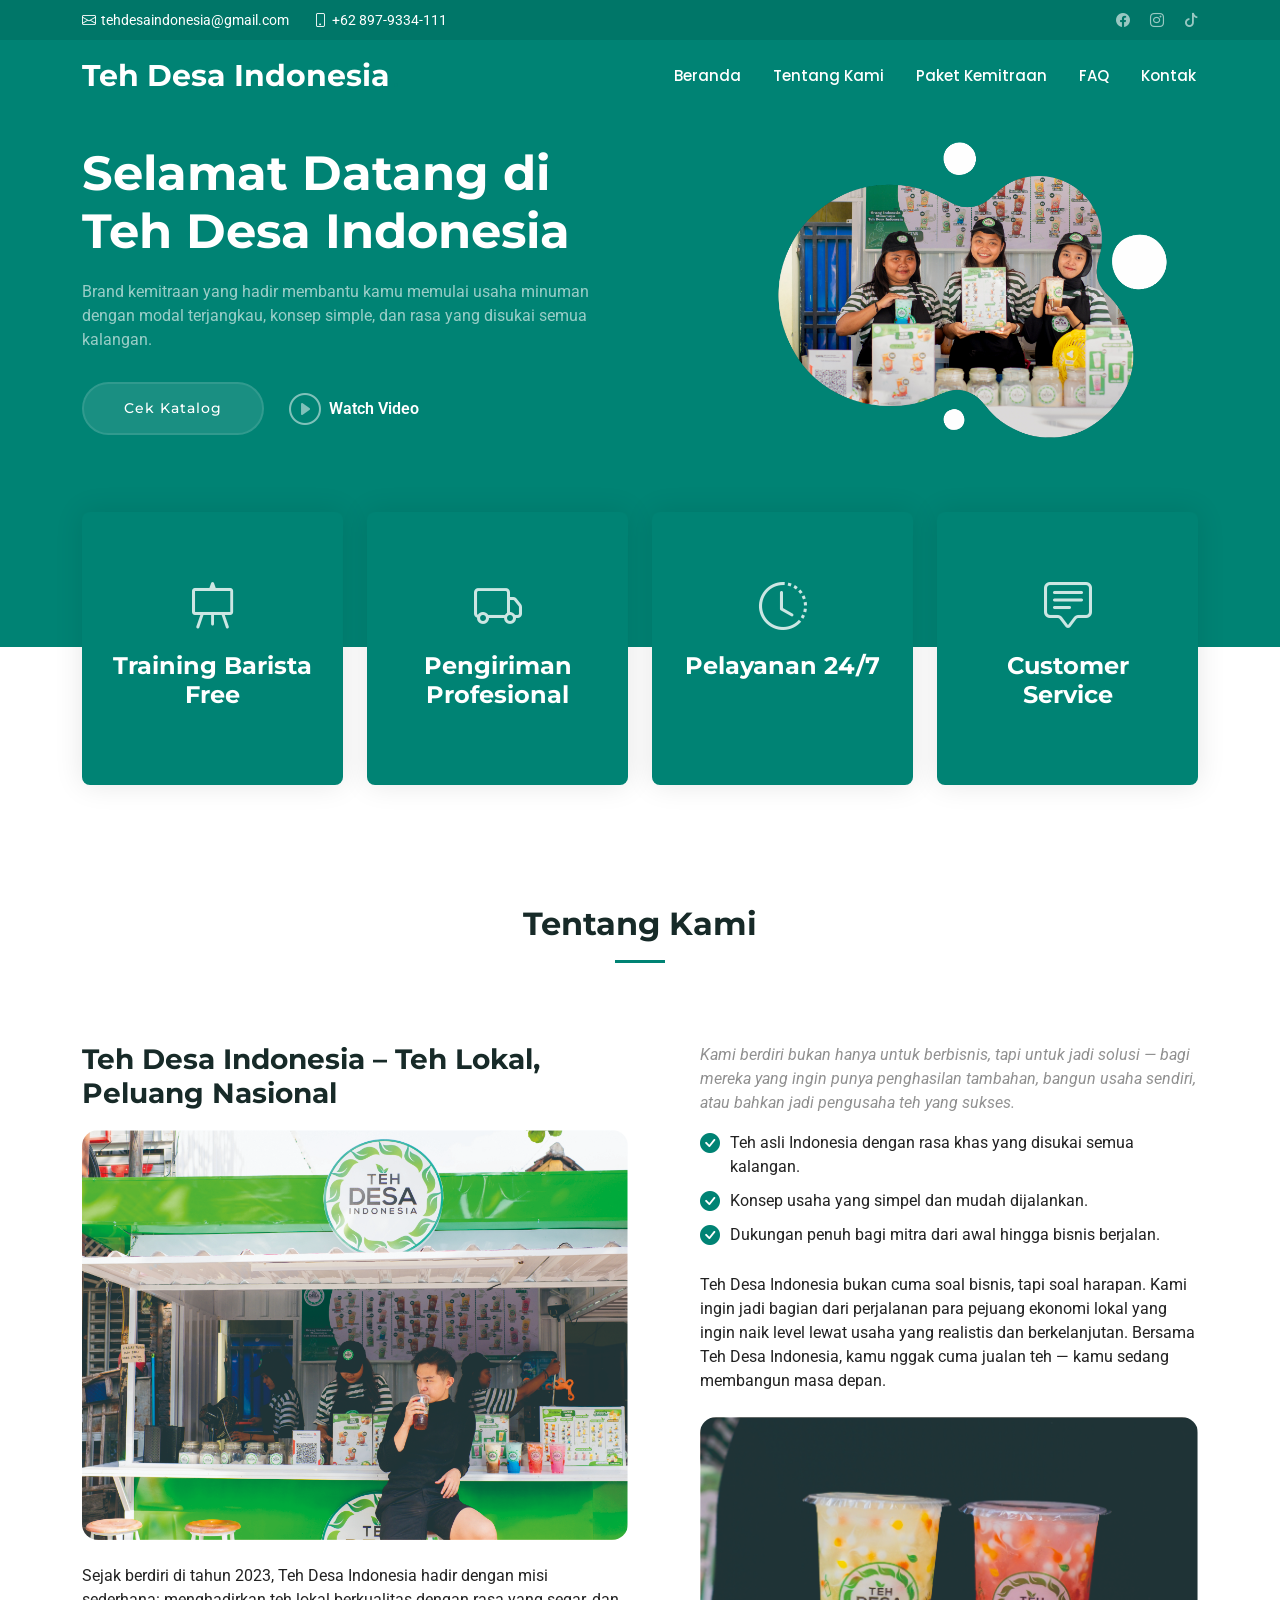
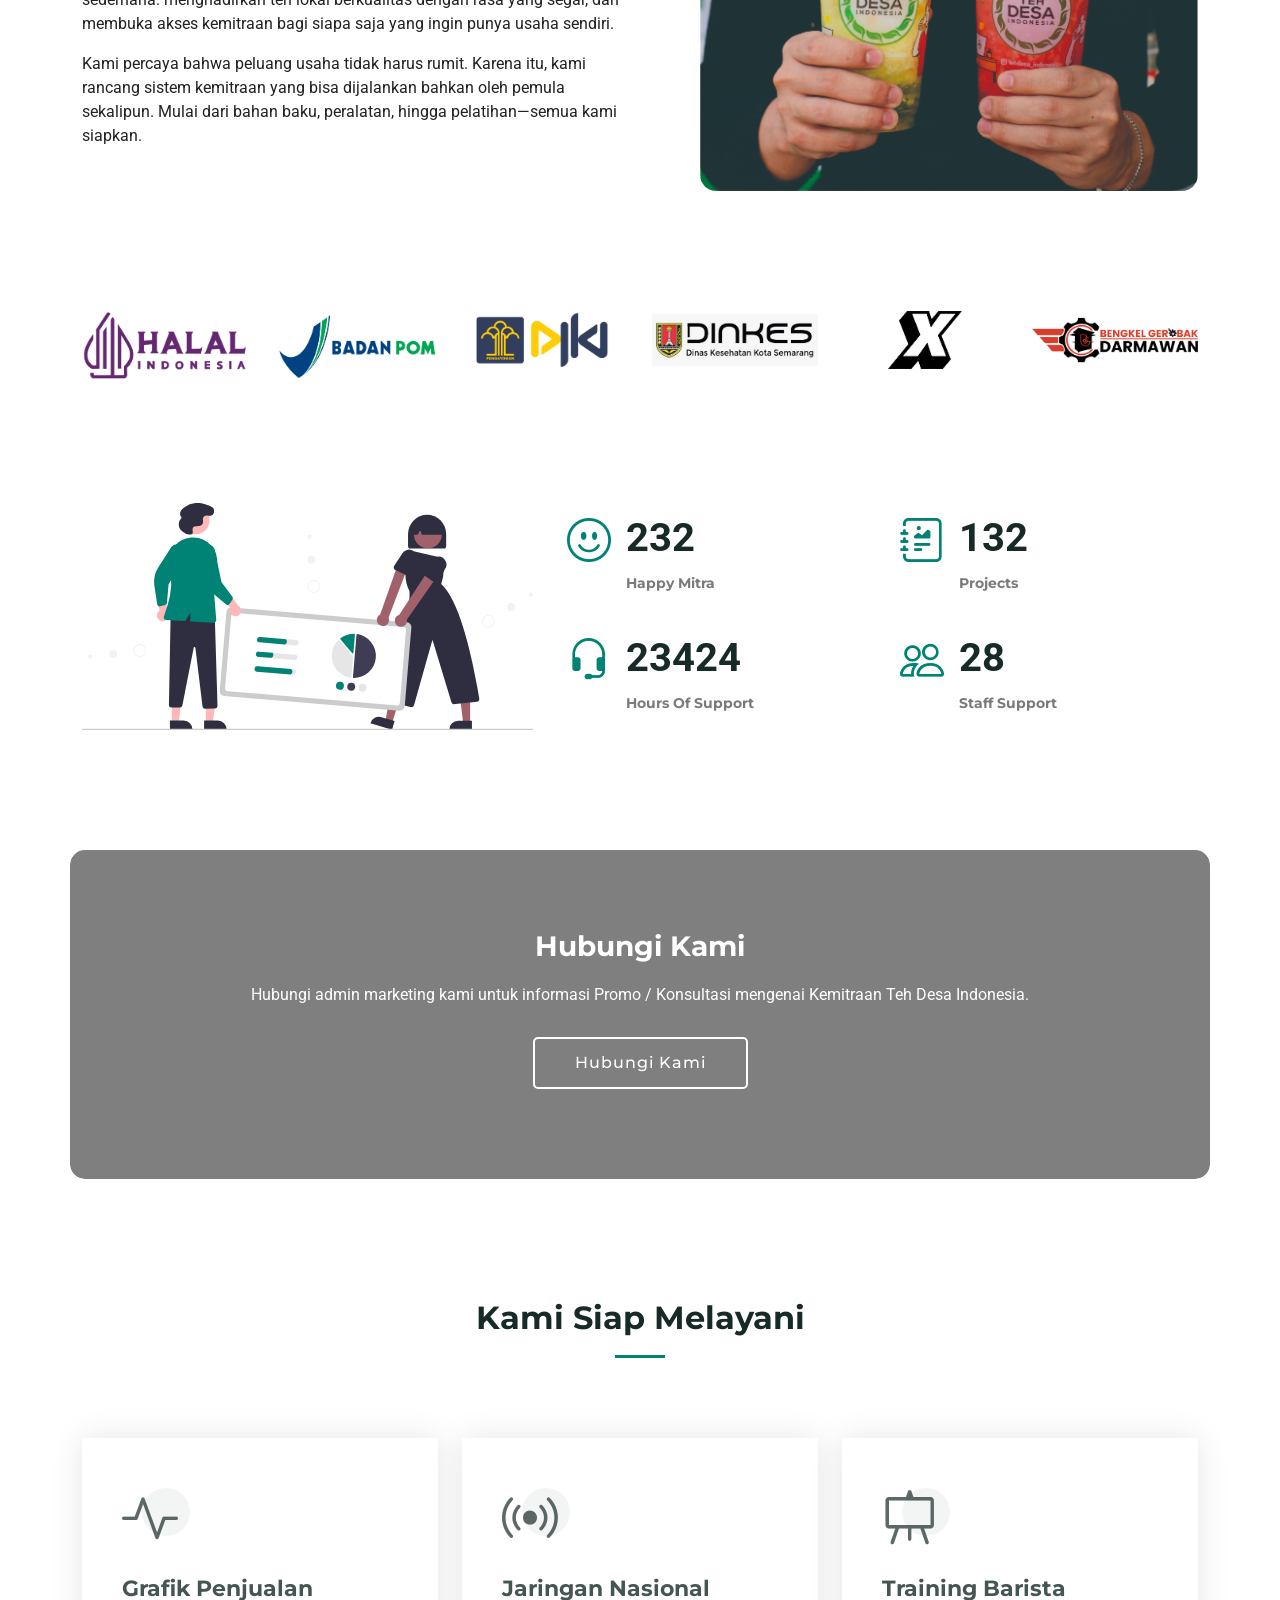
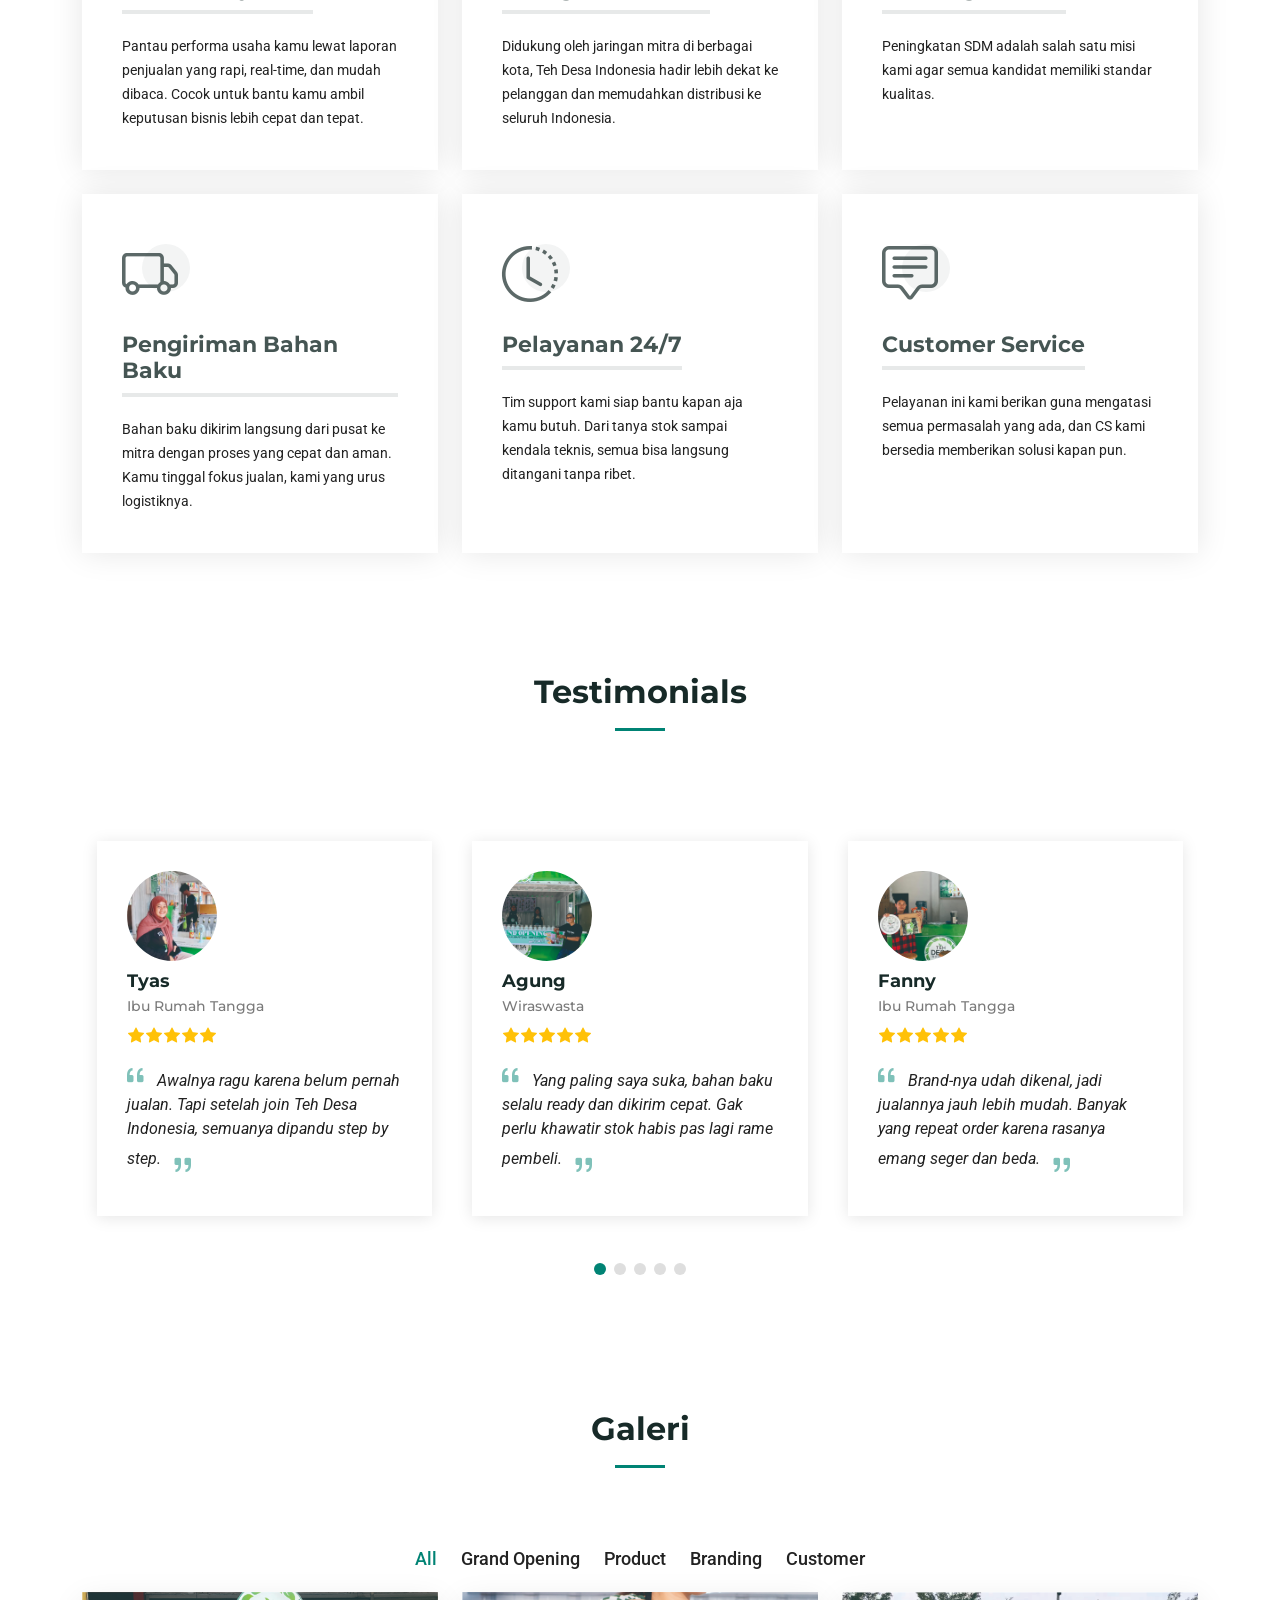
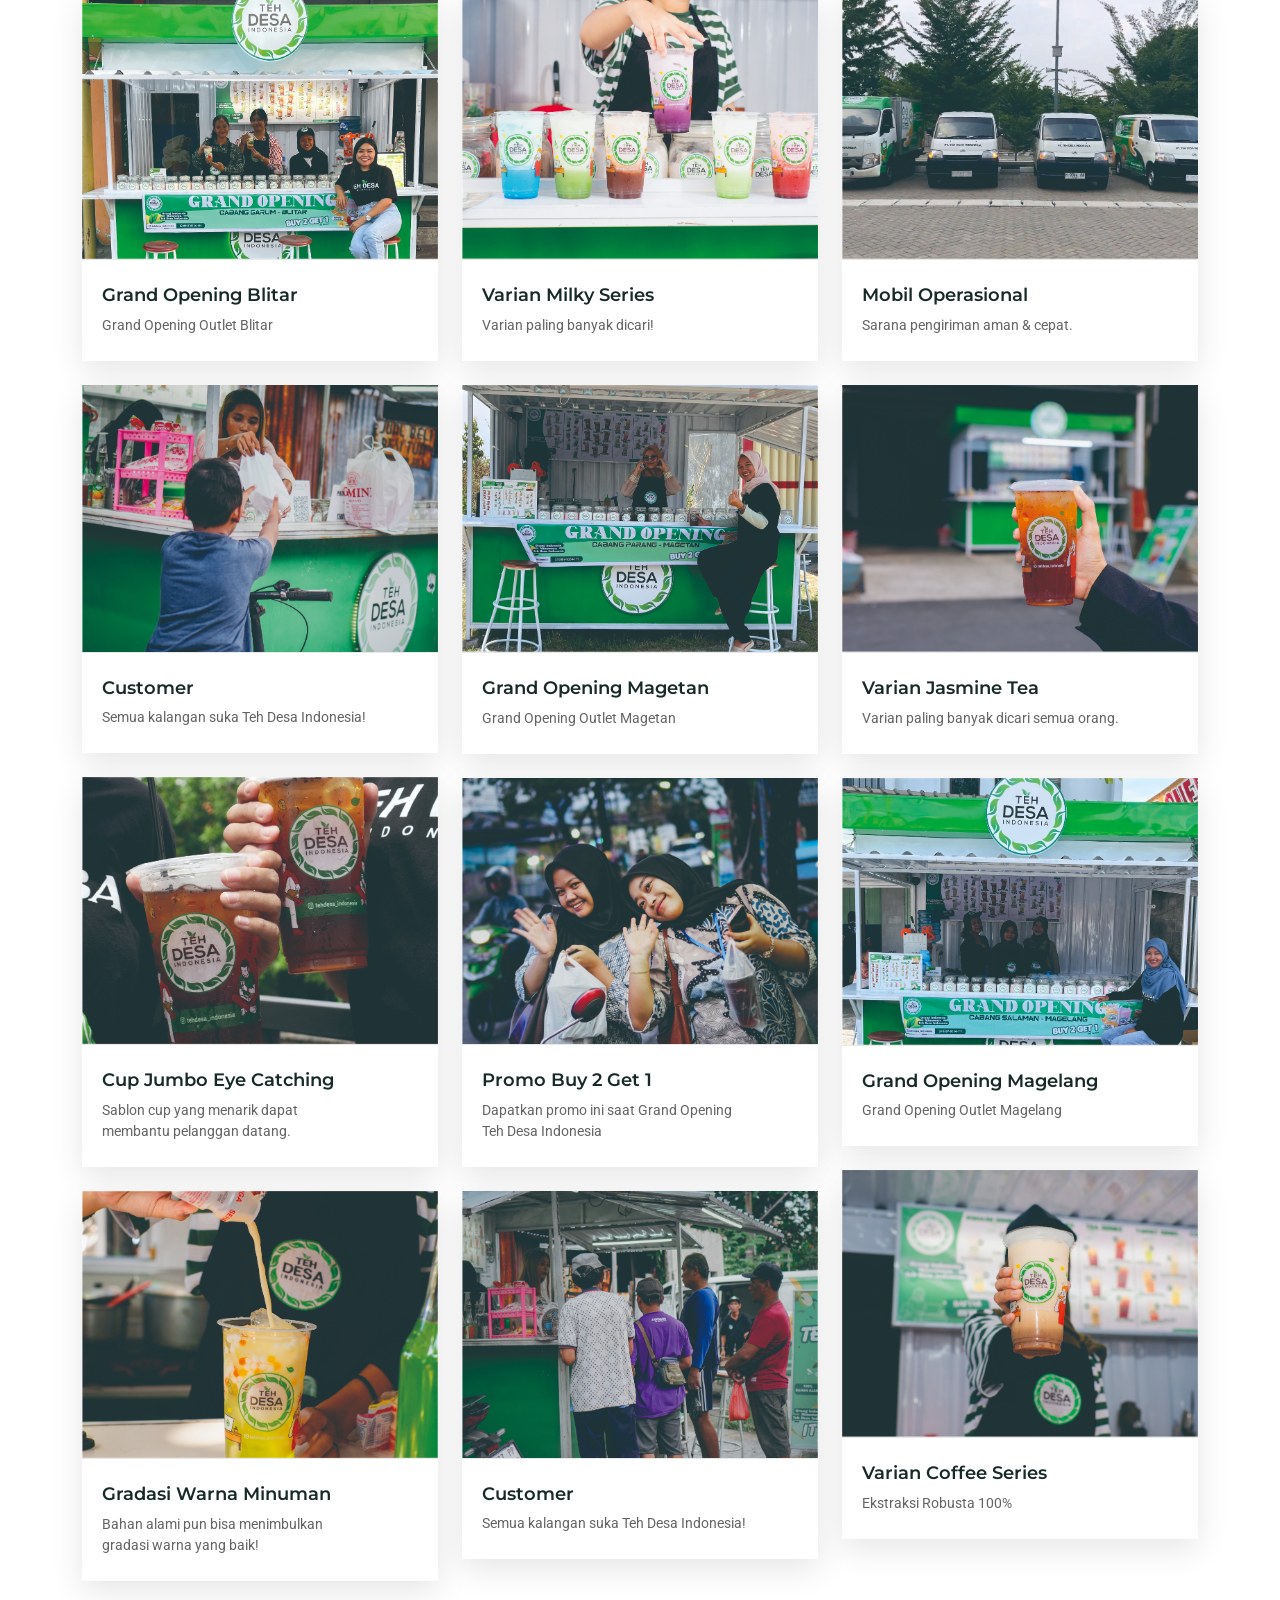
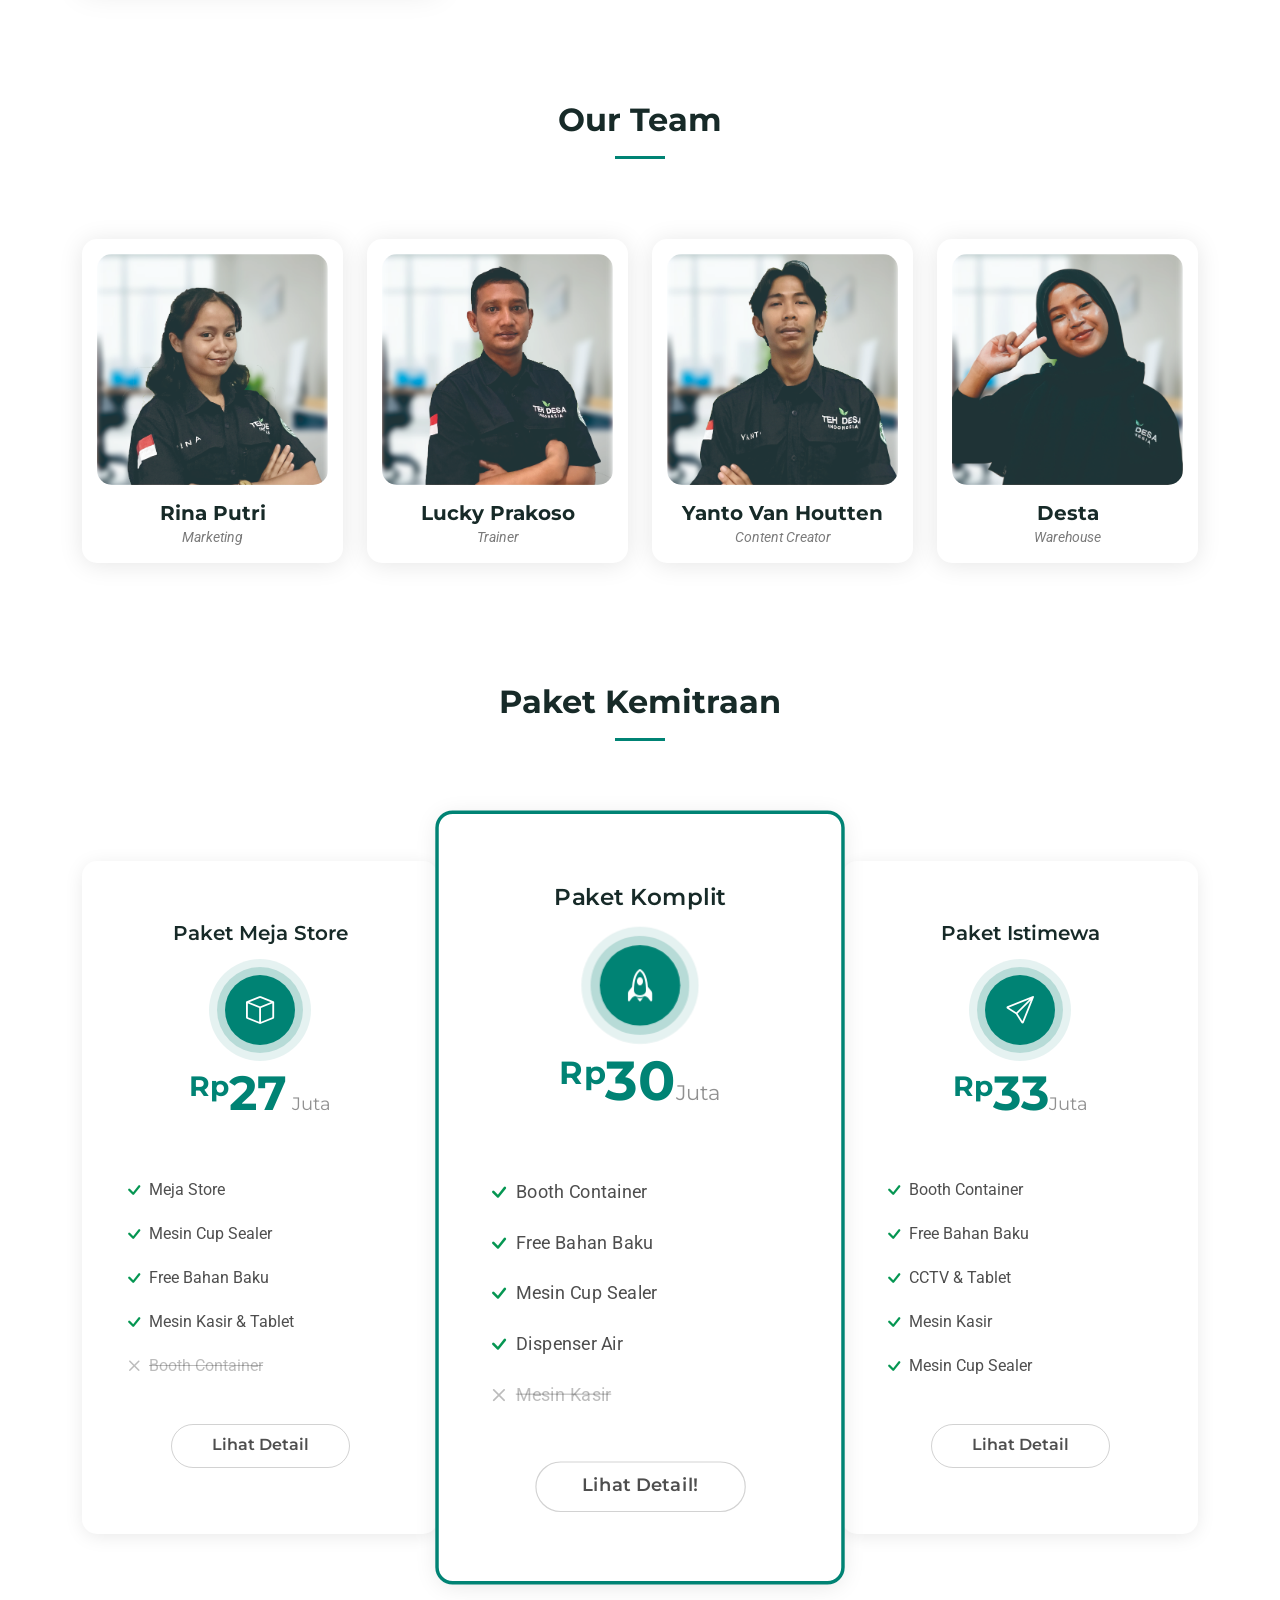
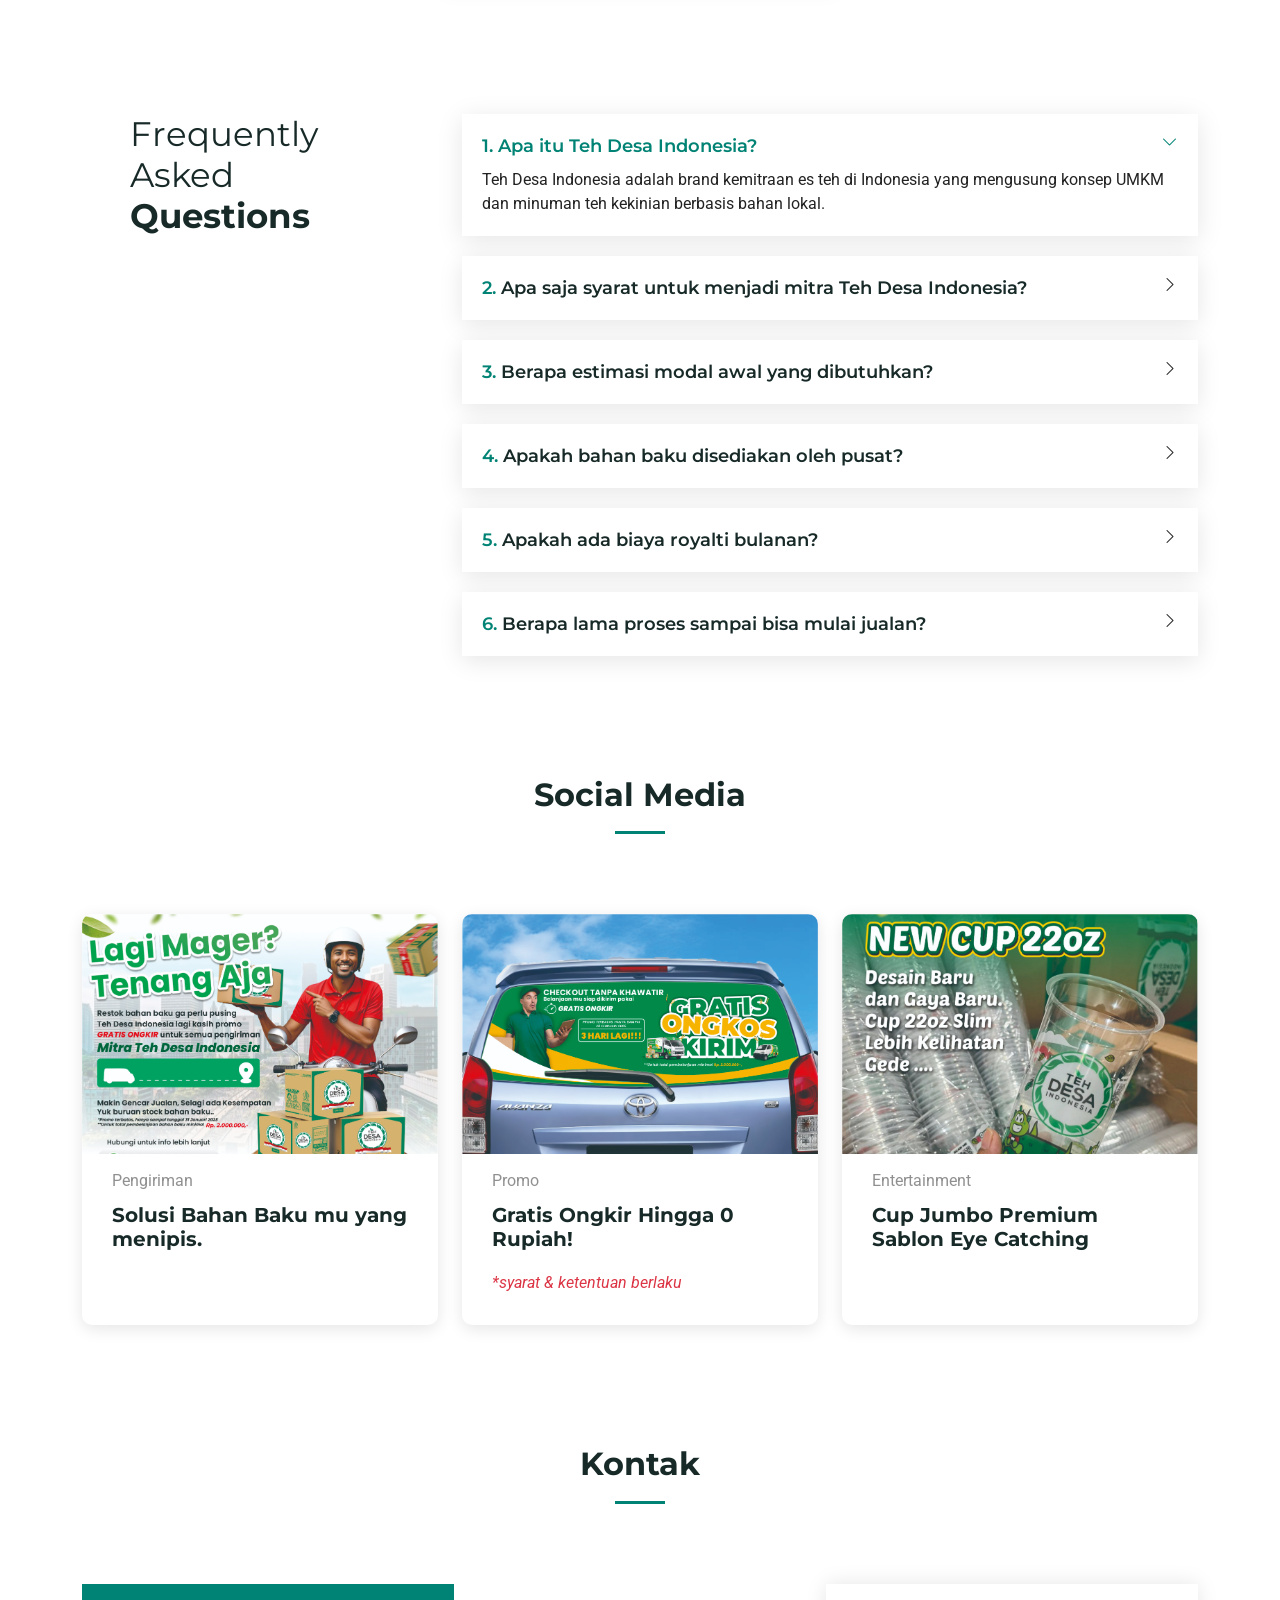
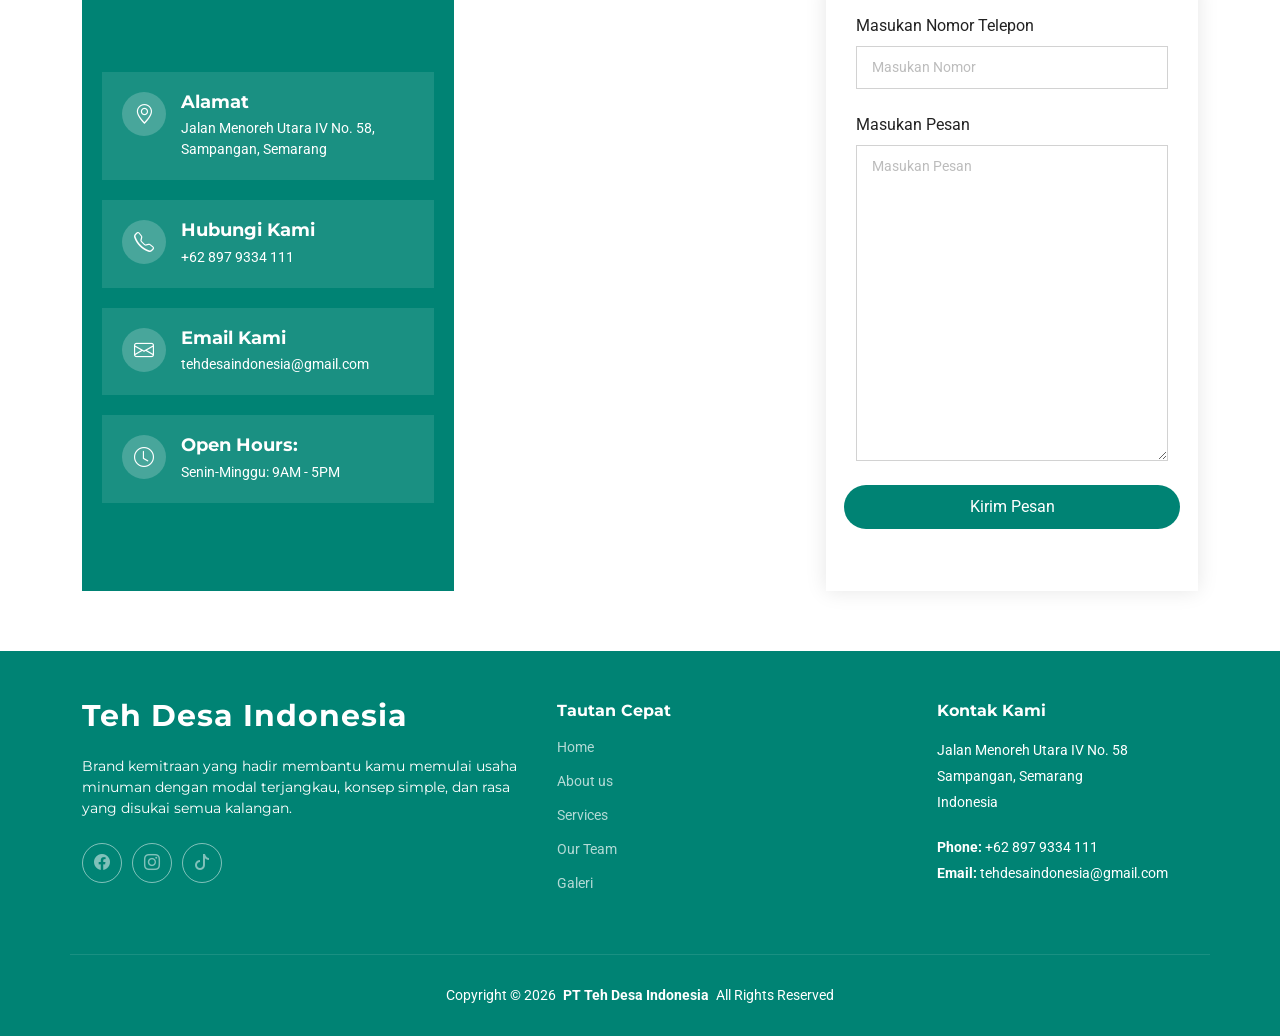
==== commit a0675c54: "Update index.html" ====
--- a/index.html
+++ b/index.html
@@ -996,7 +996,7 @@
           </div><!-- End Contact Form -->
 
           <div class="col-lg-4">
-            <form action="https://formspree.io/f/xnnzoney" method="POST" class="php-email-form">
+            <form action="https://formspree.io/f/xpwloqzj" method="POST" class="php-email-form">
               <div class="row gy-4">
 
                 <div class="col-md-12">
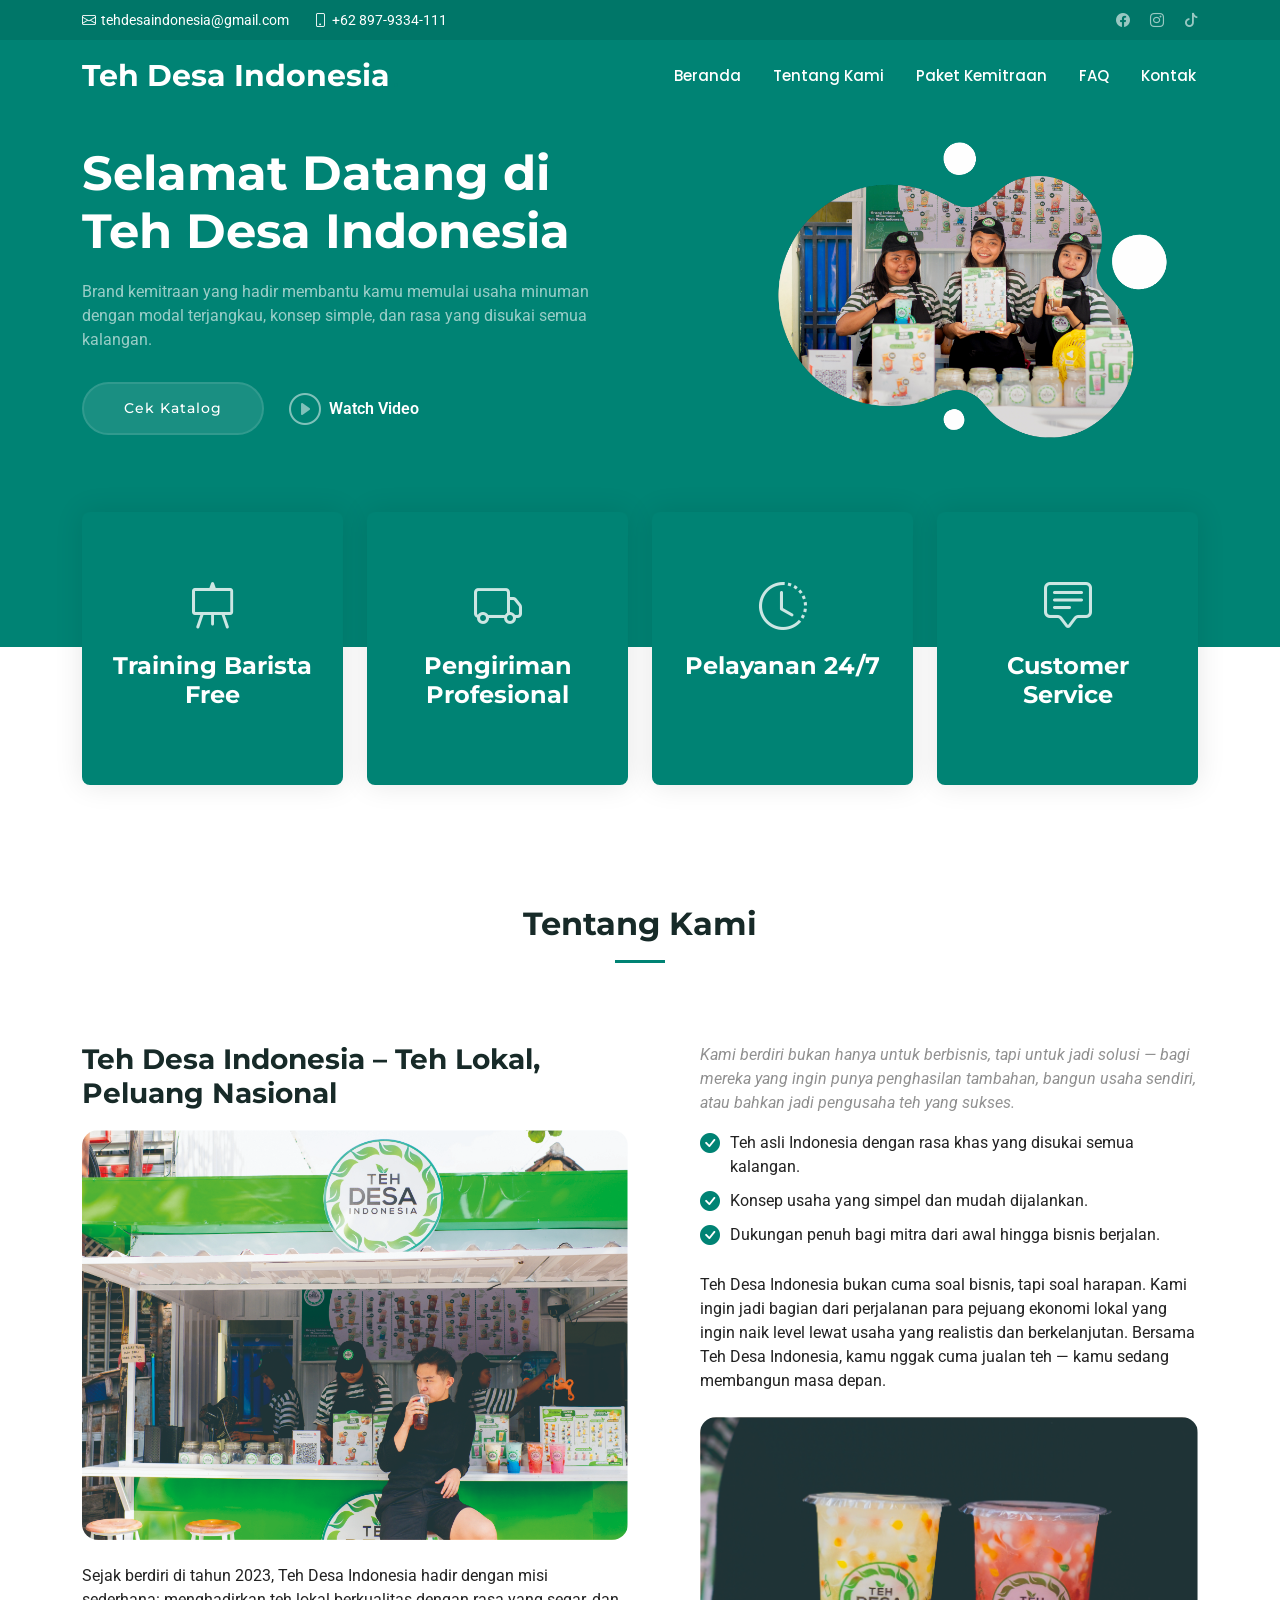
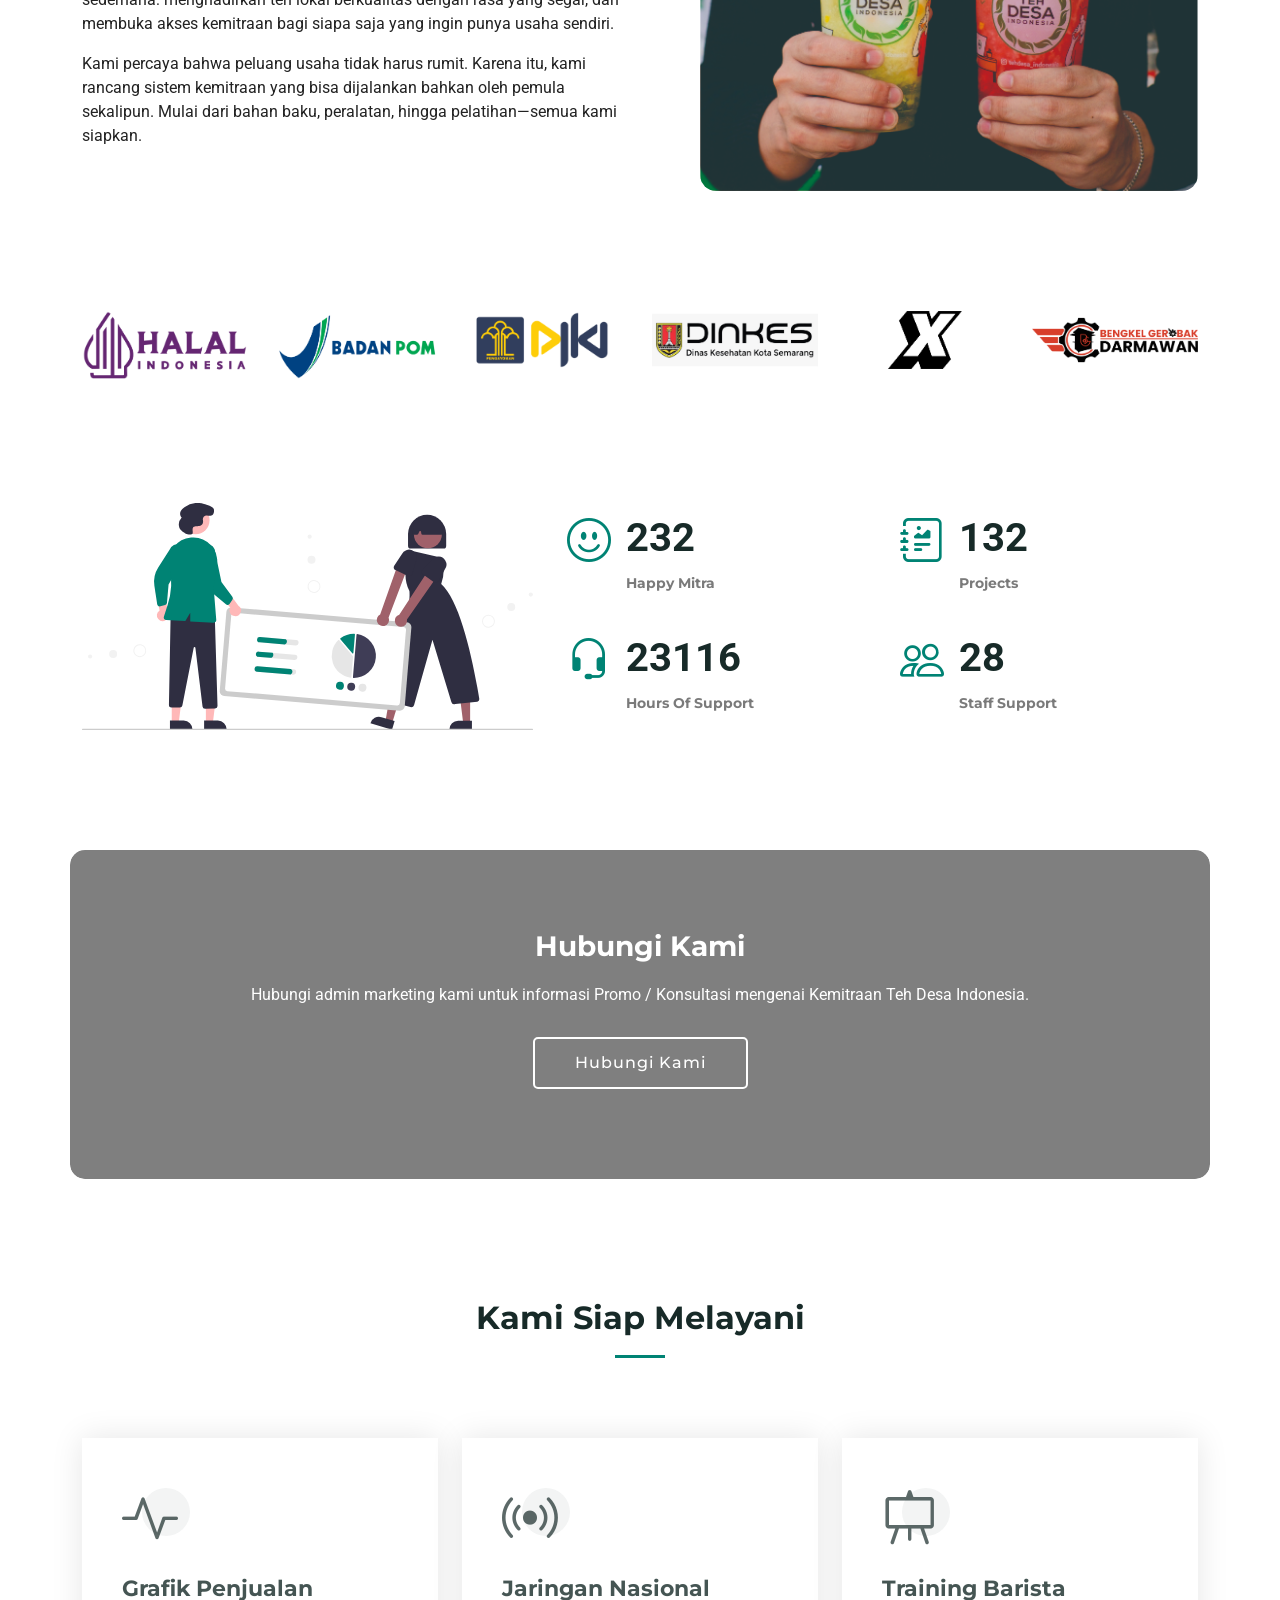
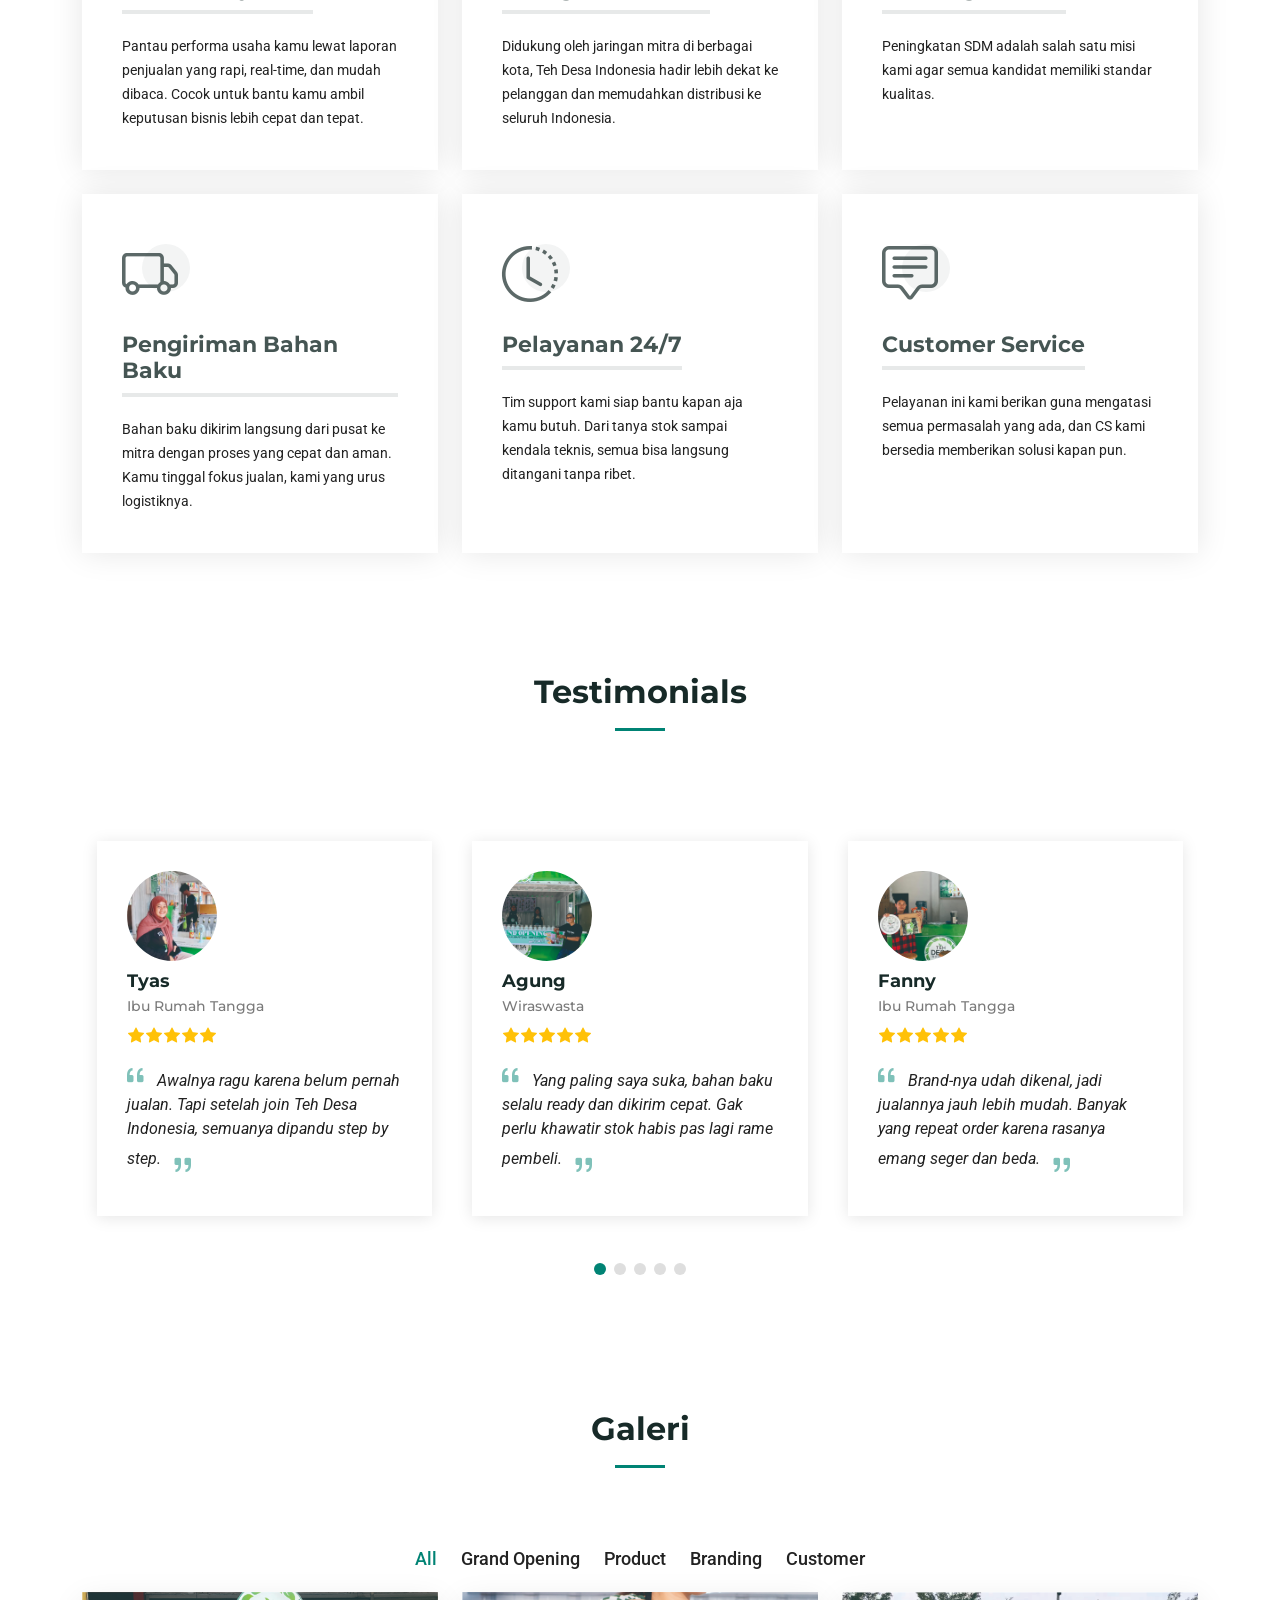
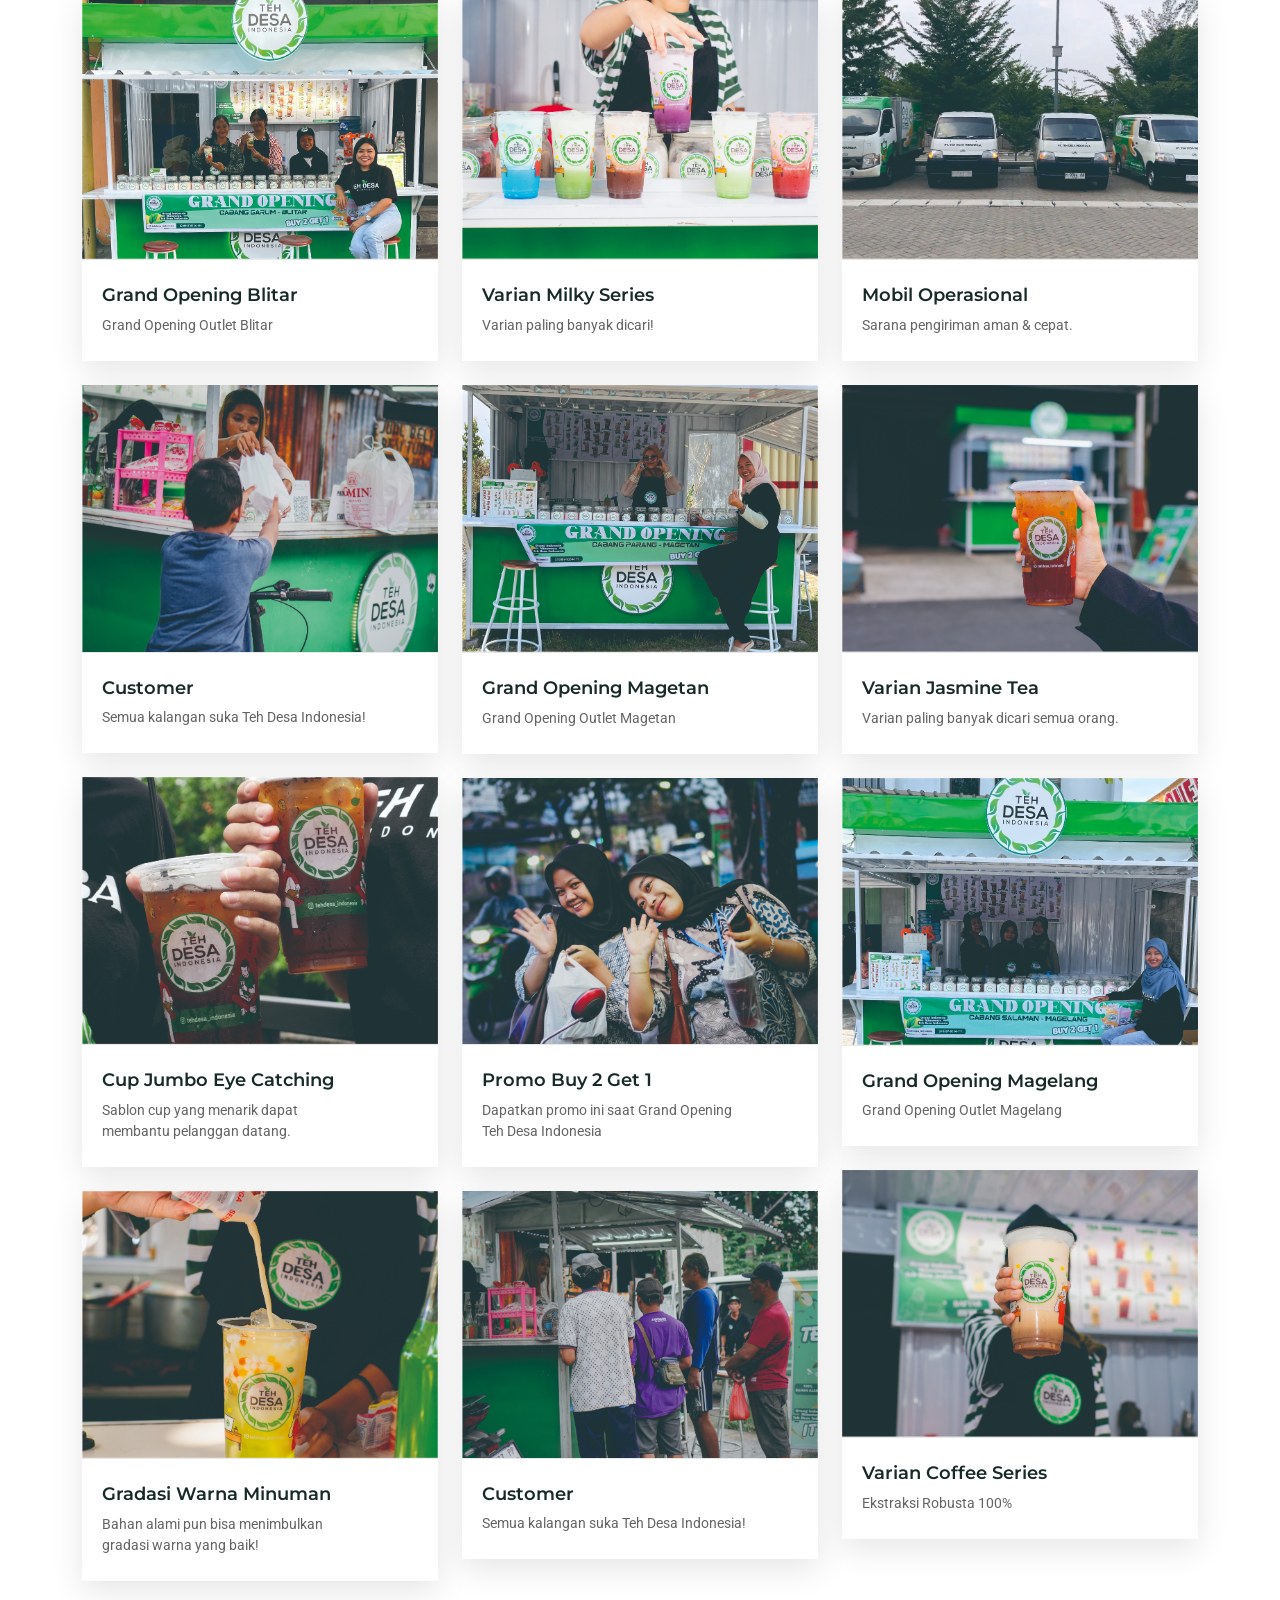
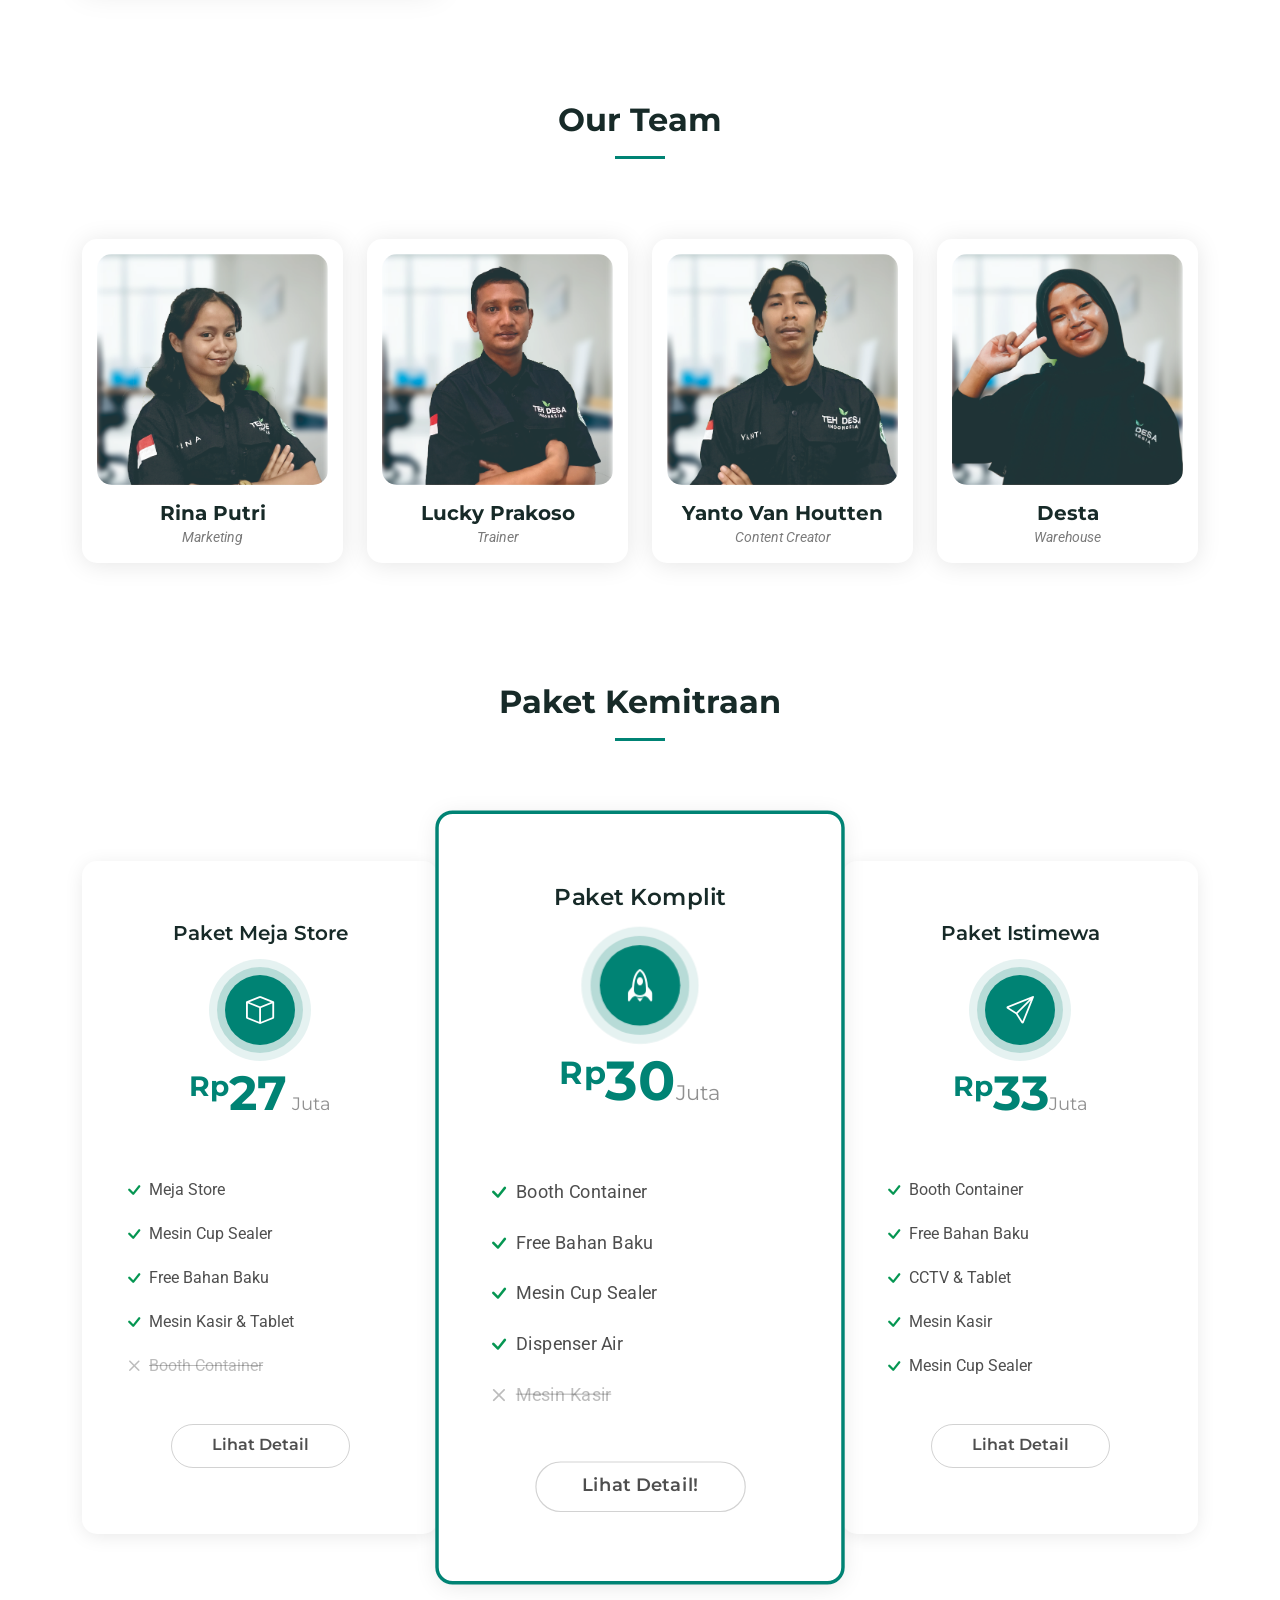
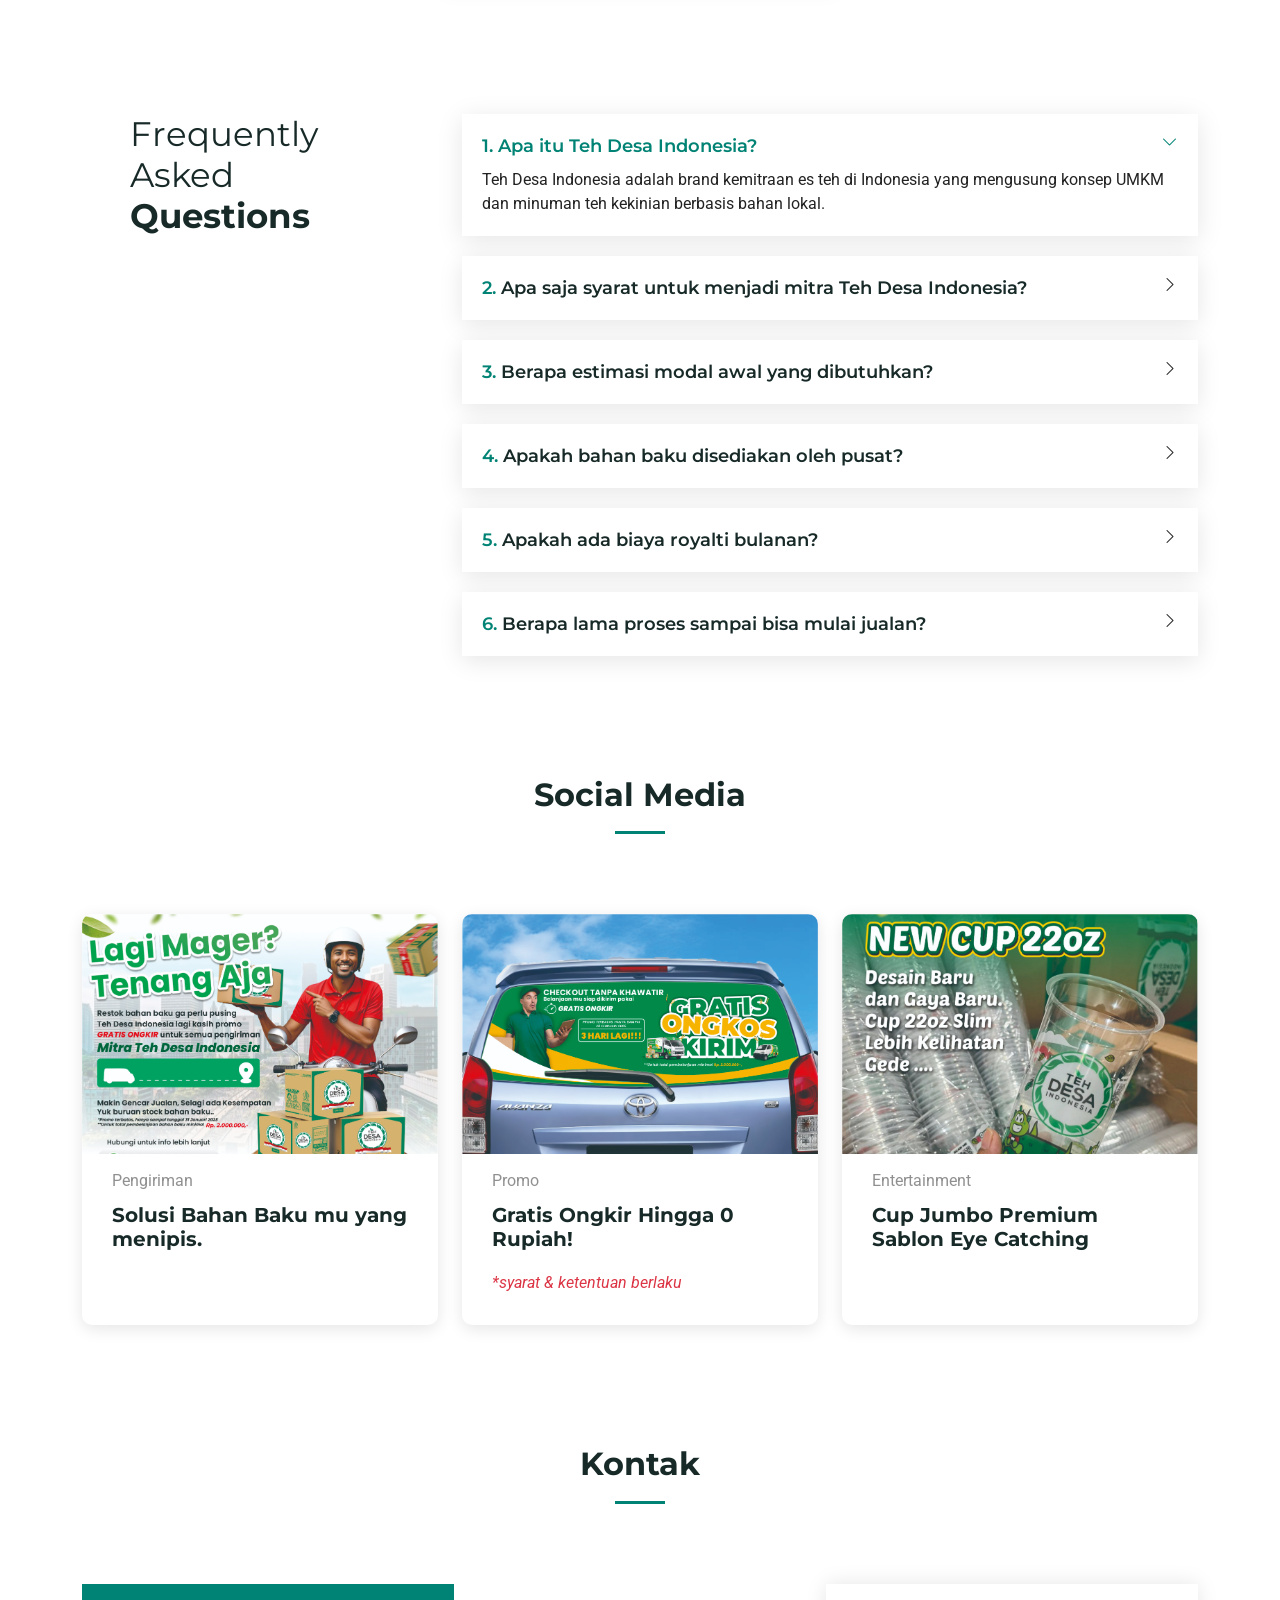
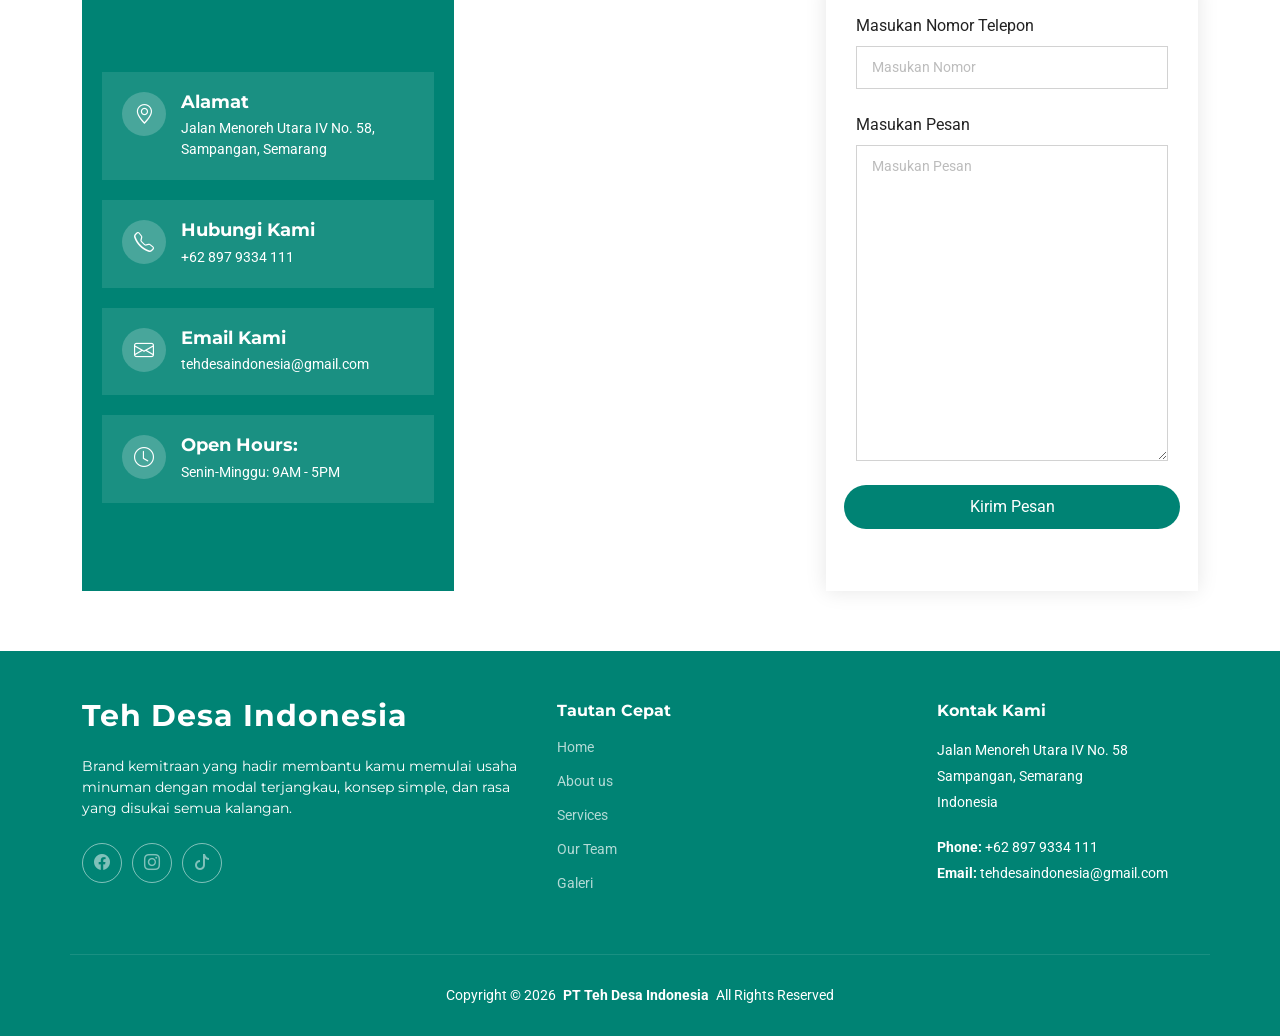
==== commit b697e3bb: "Update index.html" ====
--- a/index.html
+++ b/index.html
@@ -126,7 +126,7 @@
           <ul>
             <li><a href="#hero" class="active">Beranda<br></a></li>
             <li><a href="#about">Tentang Kami</a></li>
-            <li><a href="kemitraan/kemitraan.html">Paket Kemitraan</a></li>
+            <li><a href="kemitraan/index.html">Paket Kemitraan</a></li>
             <li><a href="#faq">FAQ</a></li>
             <li><a href="#contact">Kontak</a></li>
           </ul>
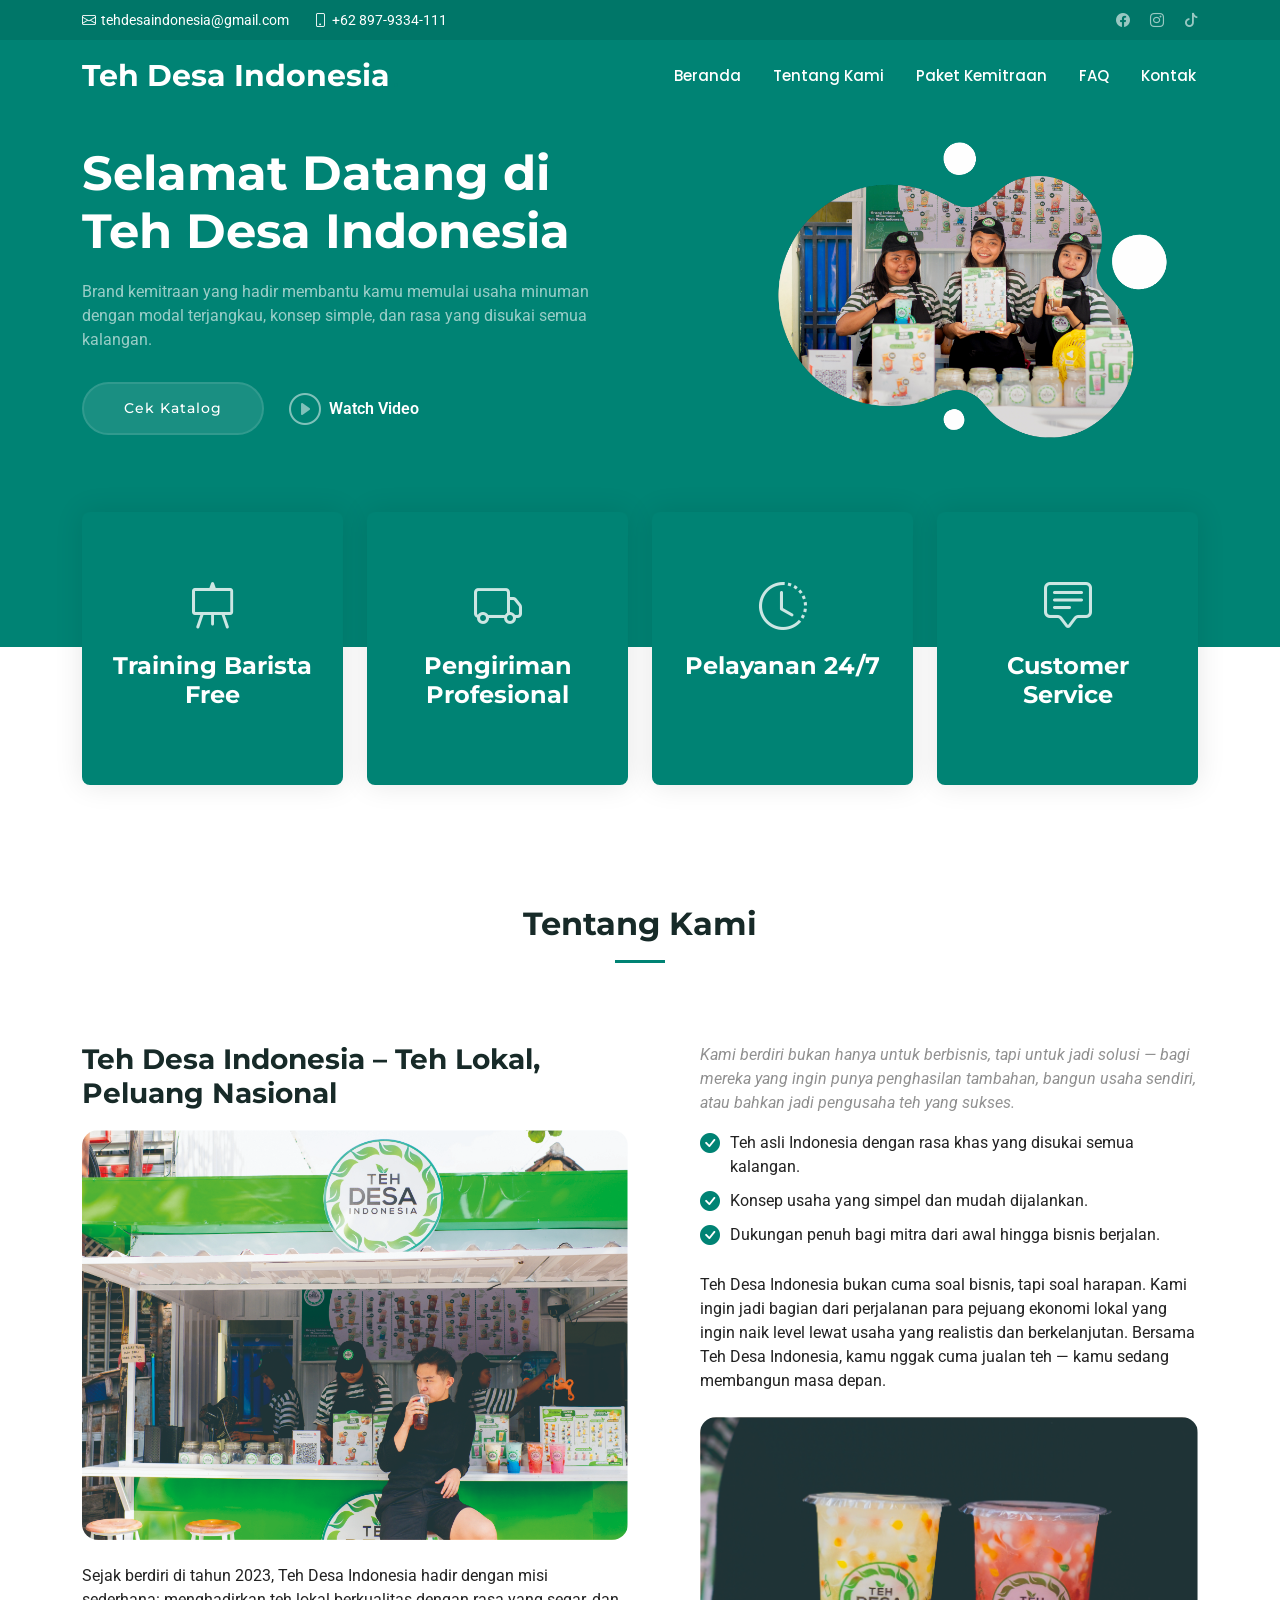
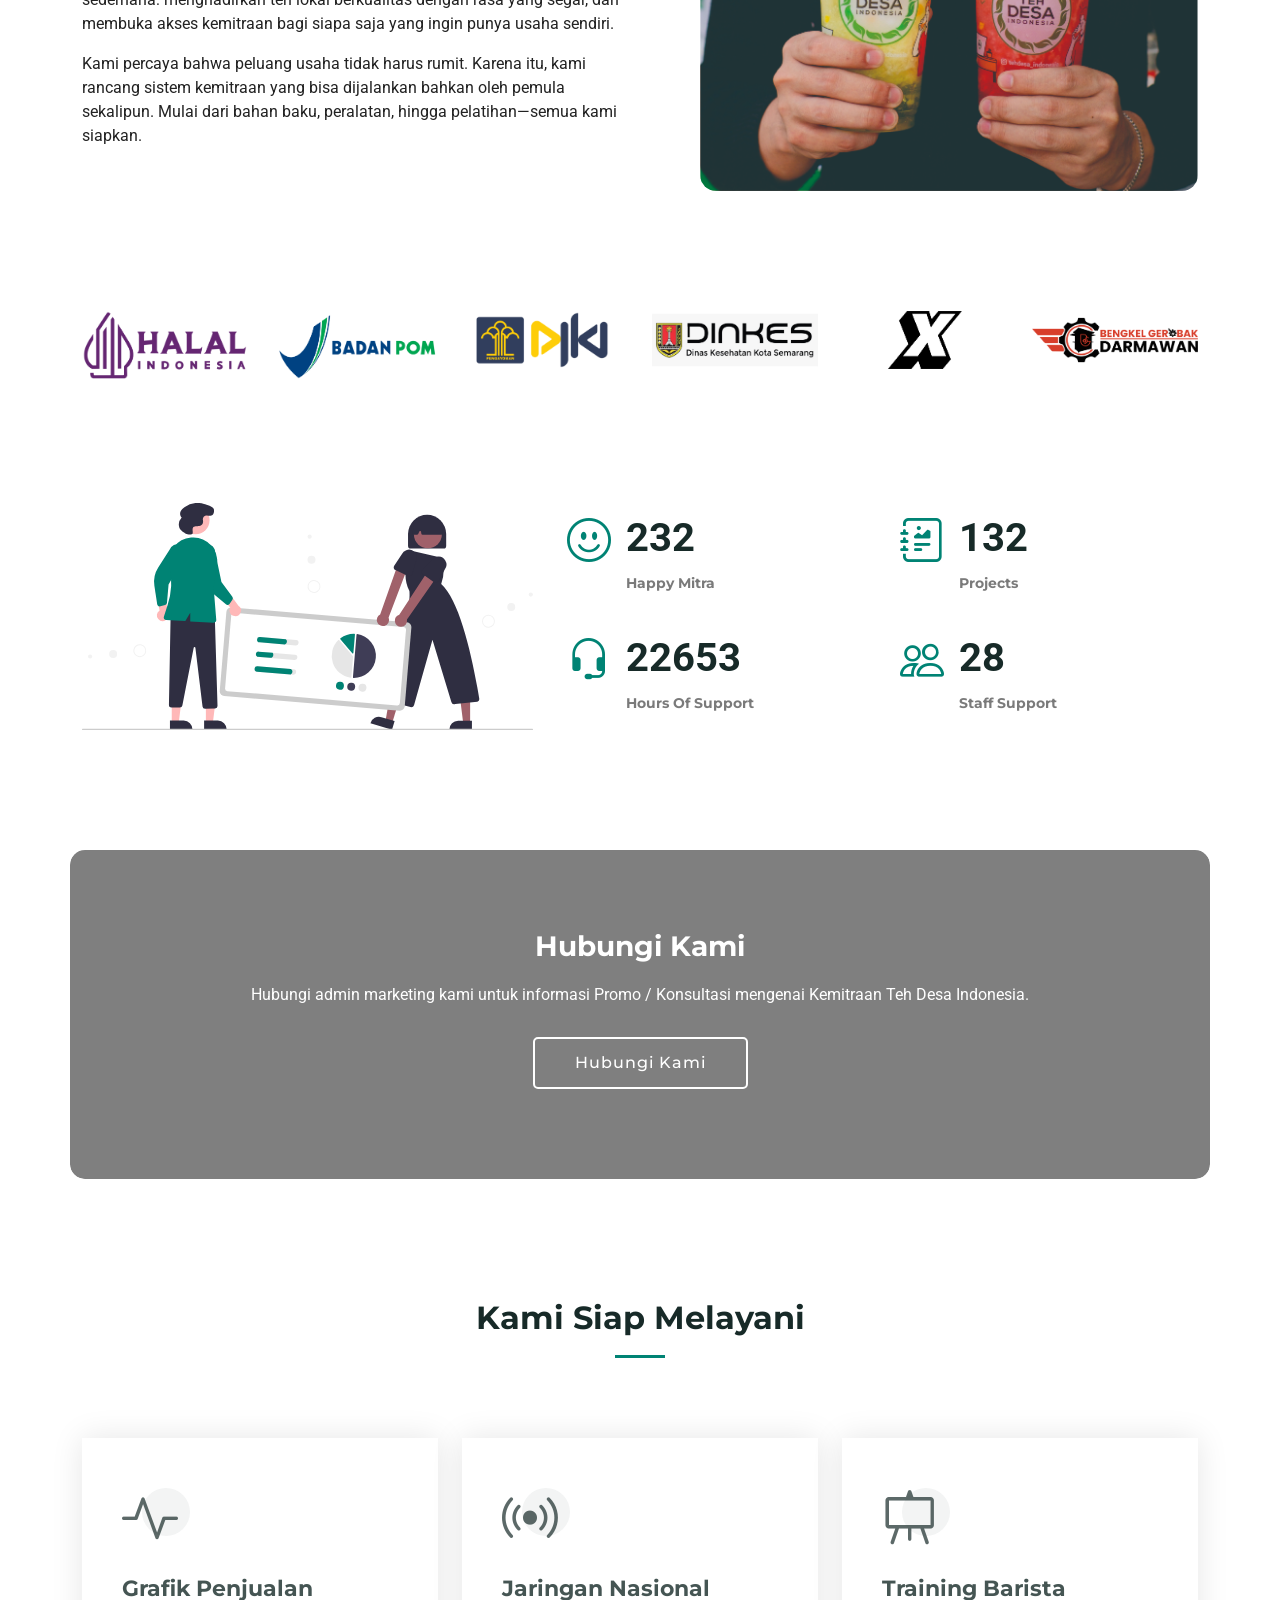
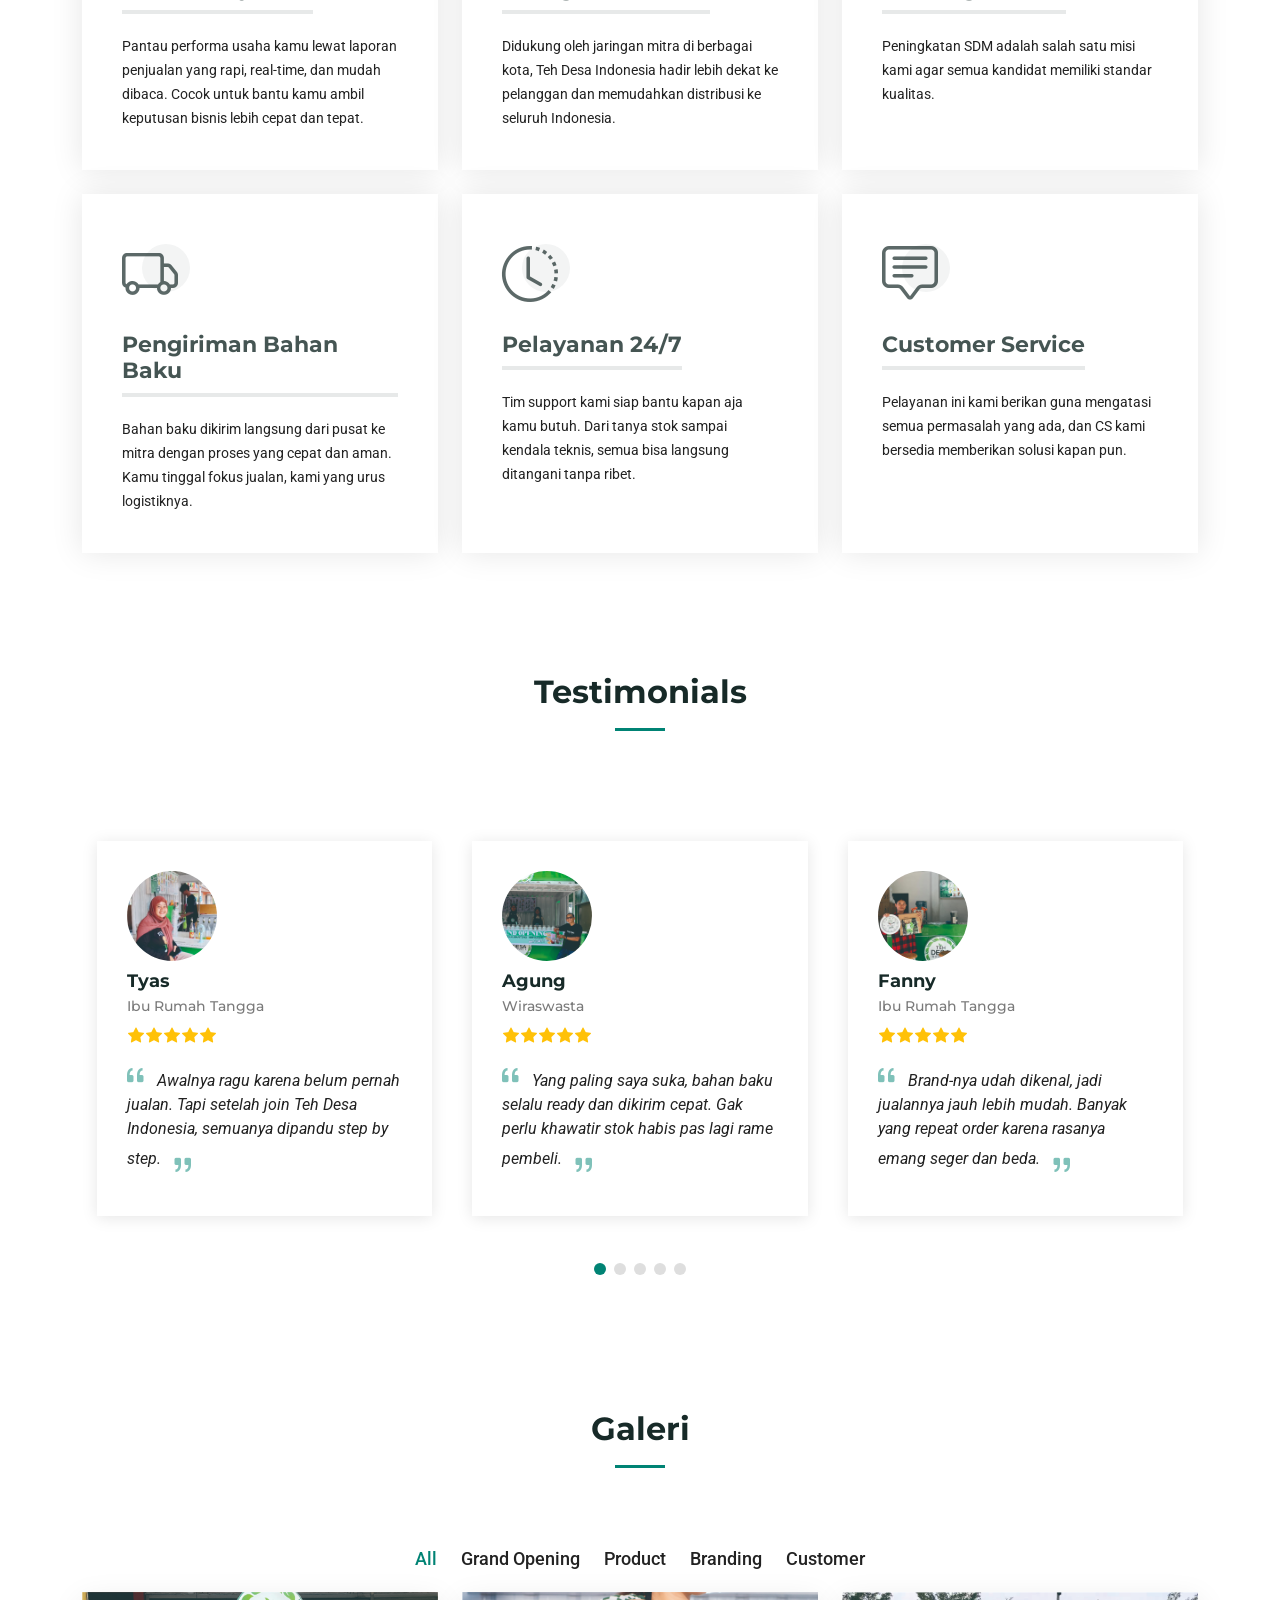
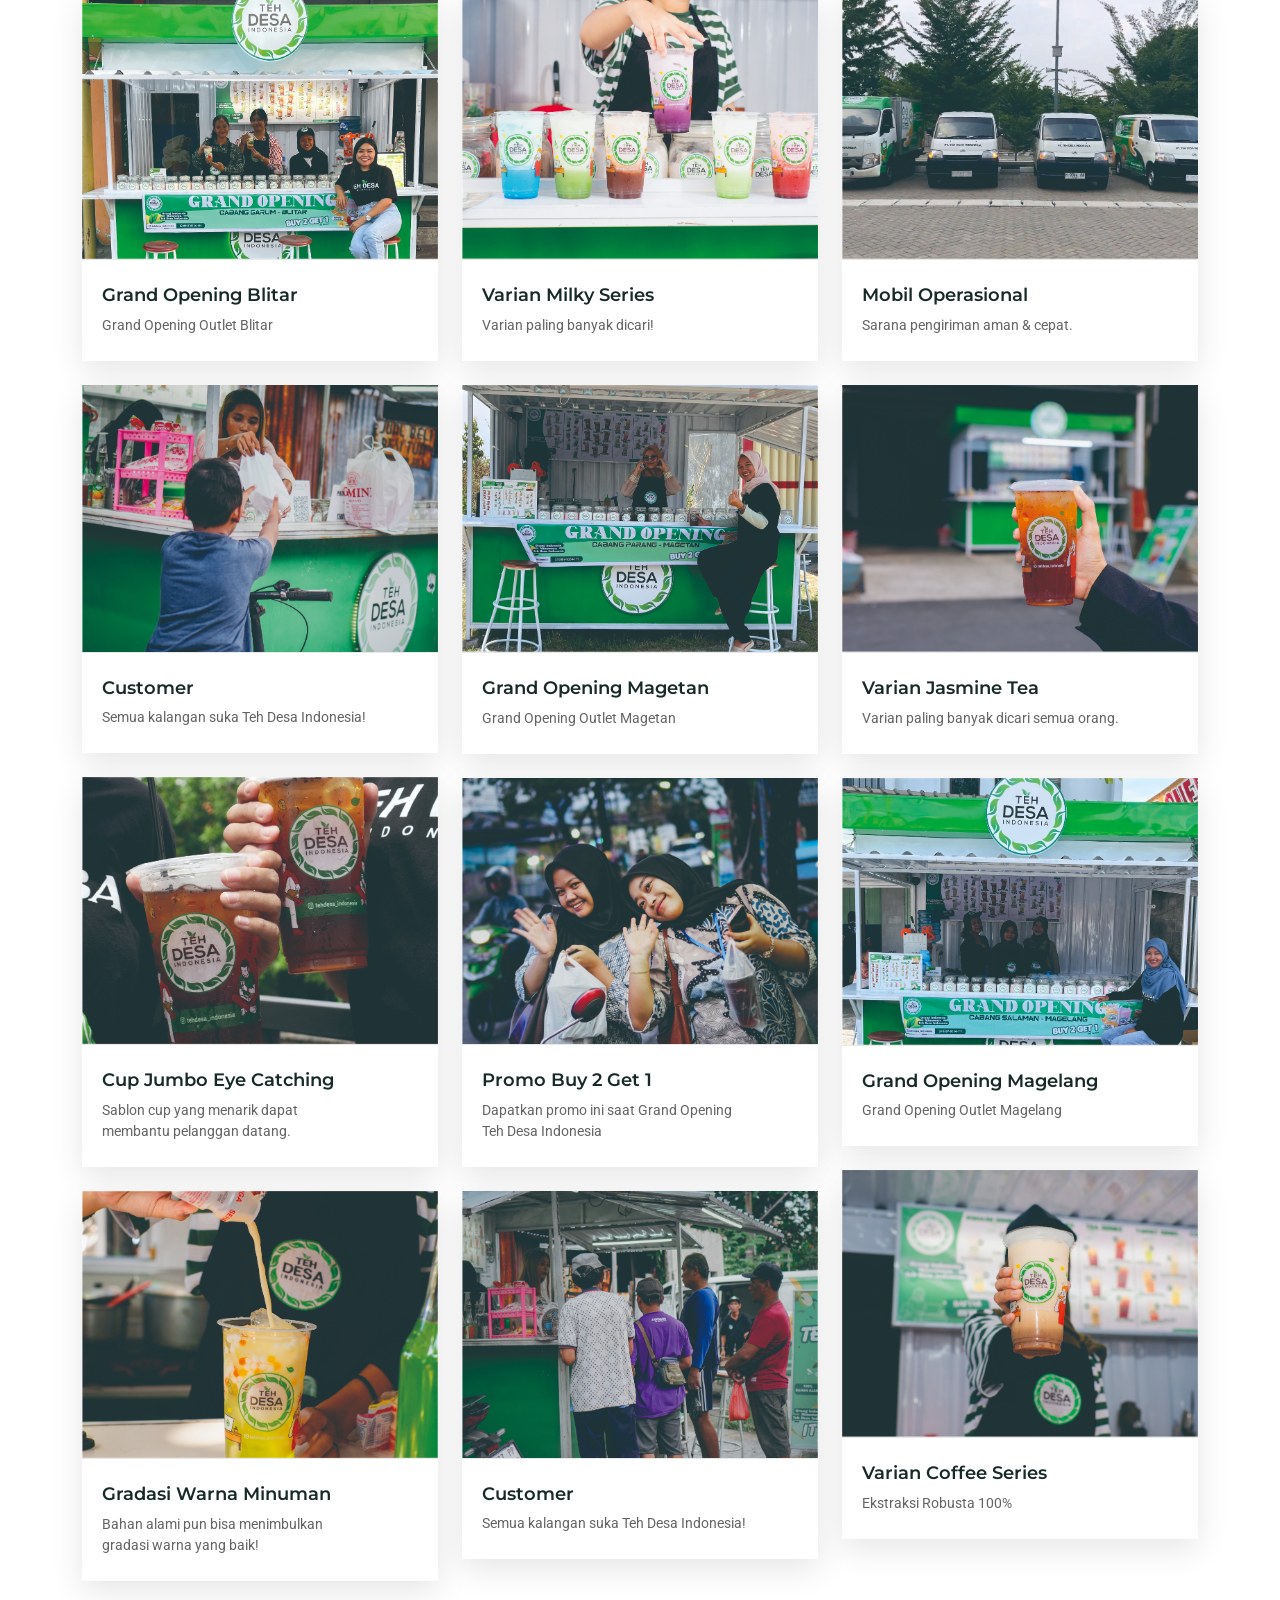
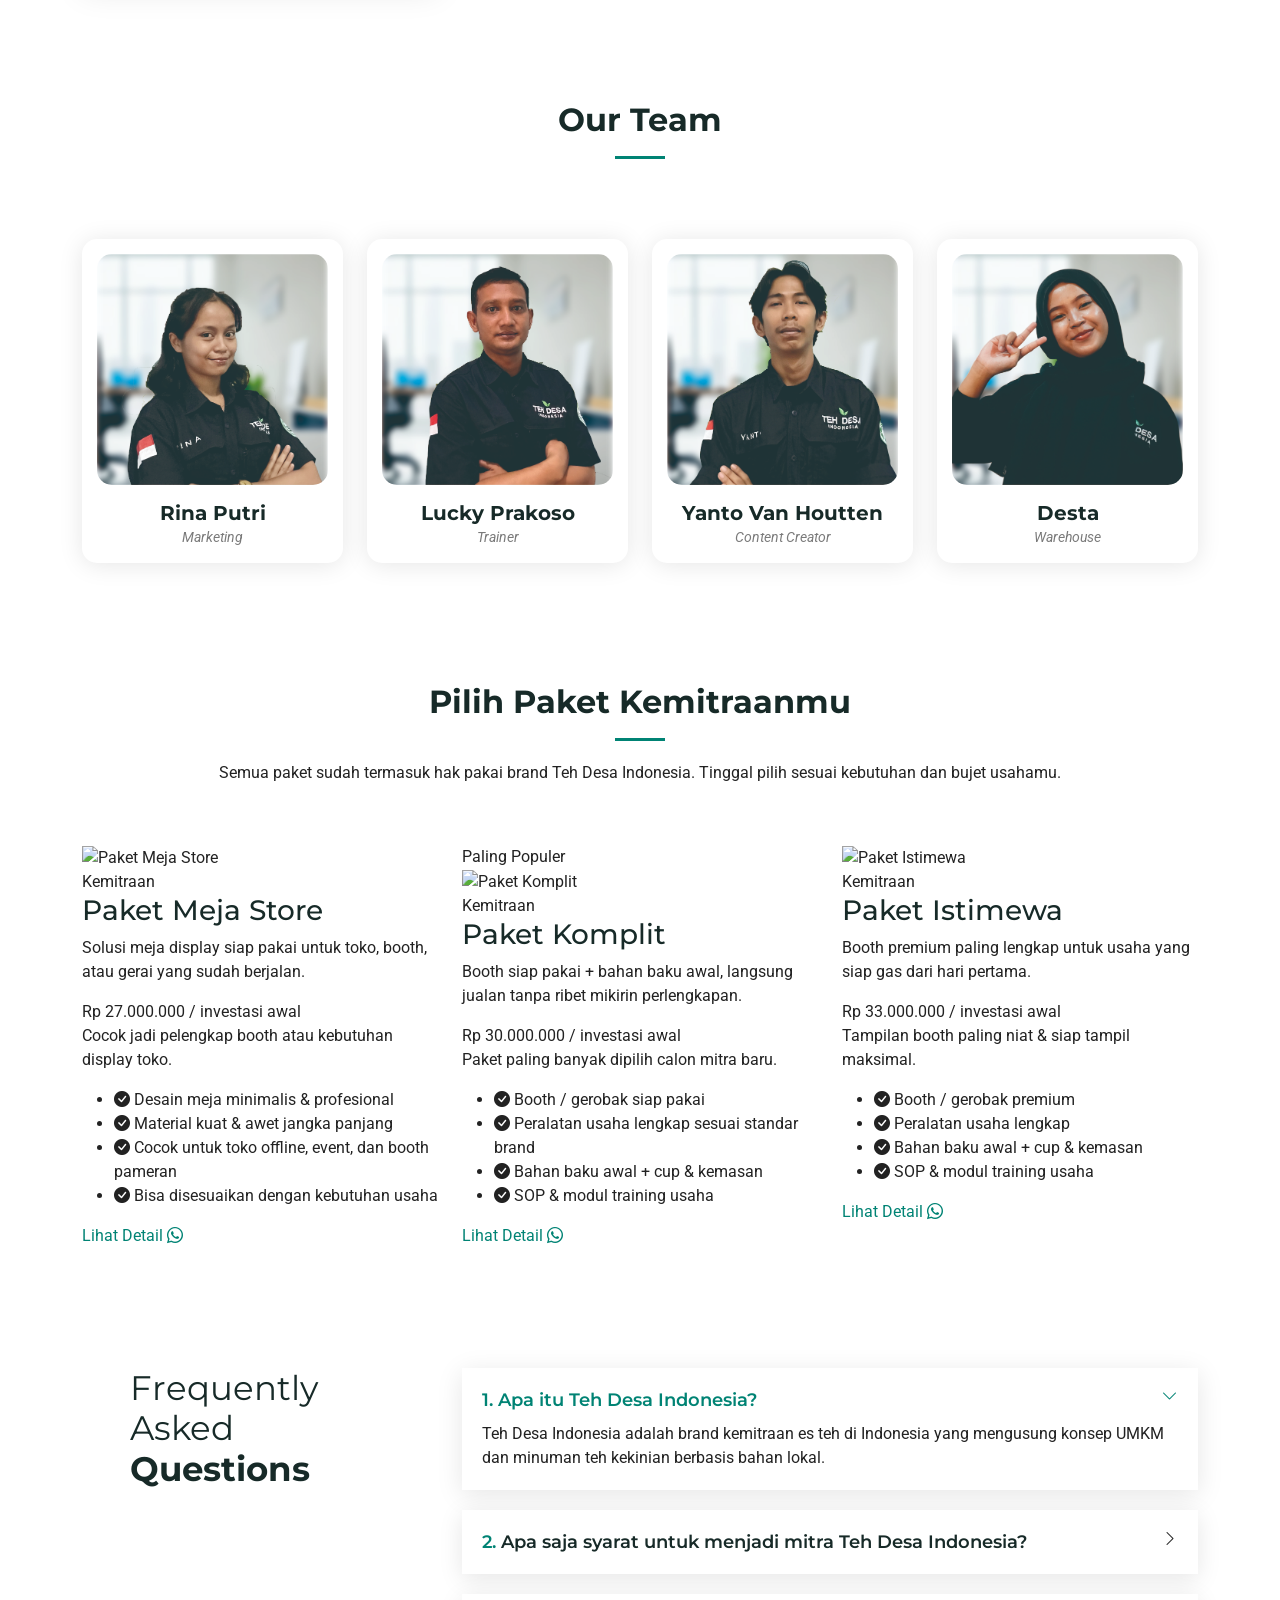
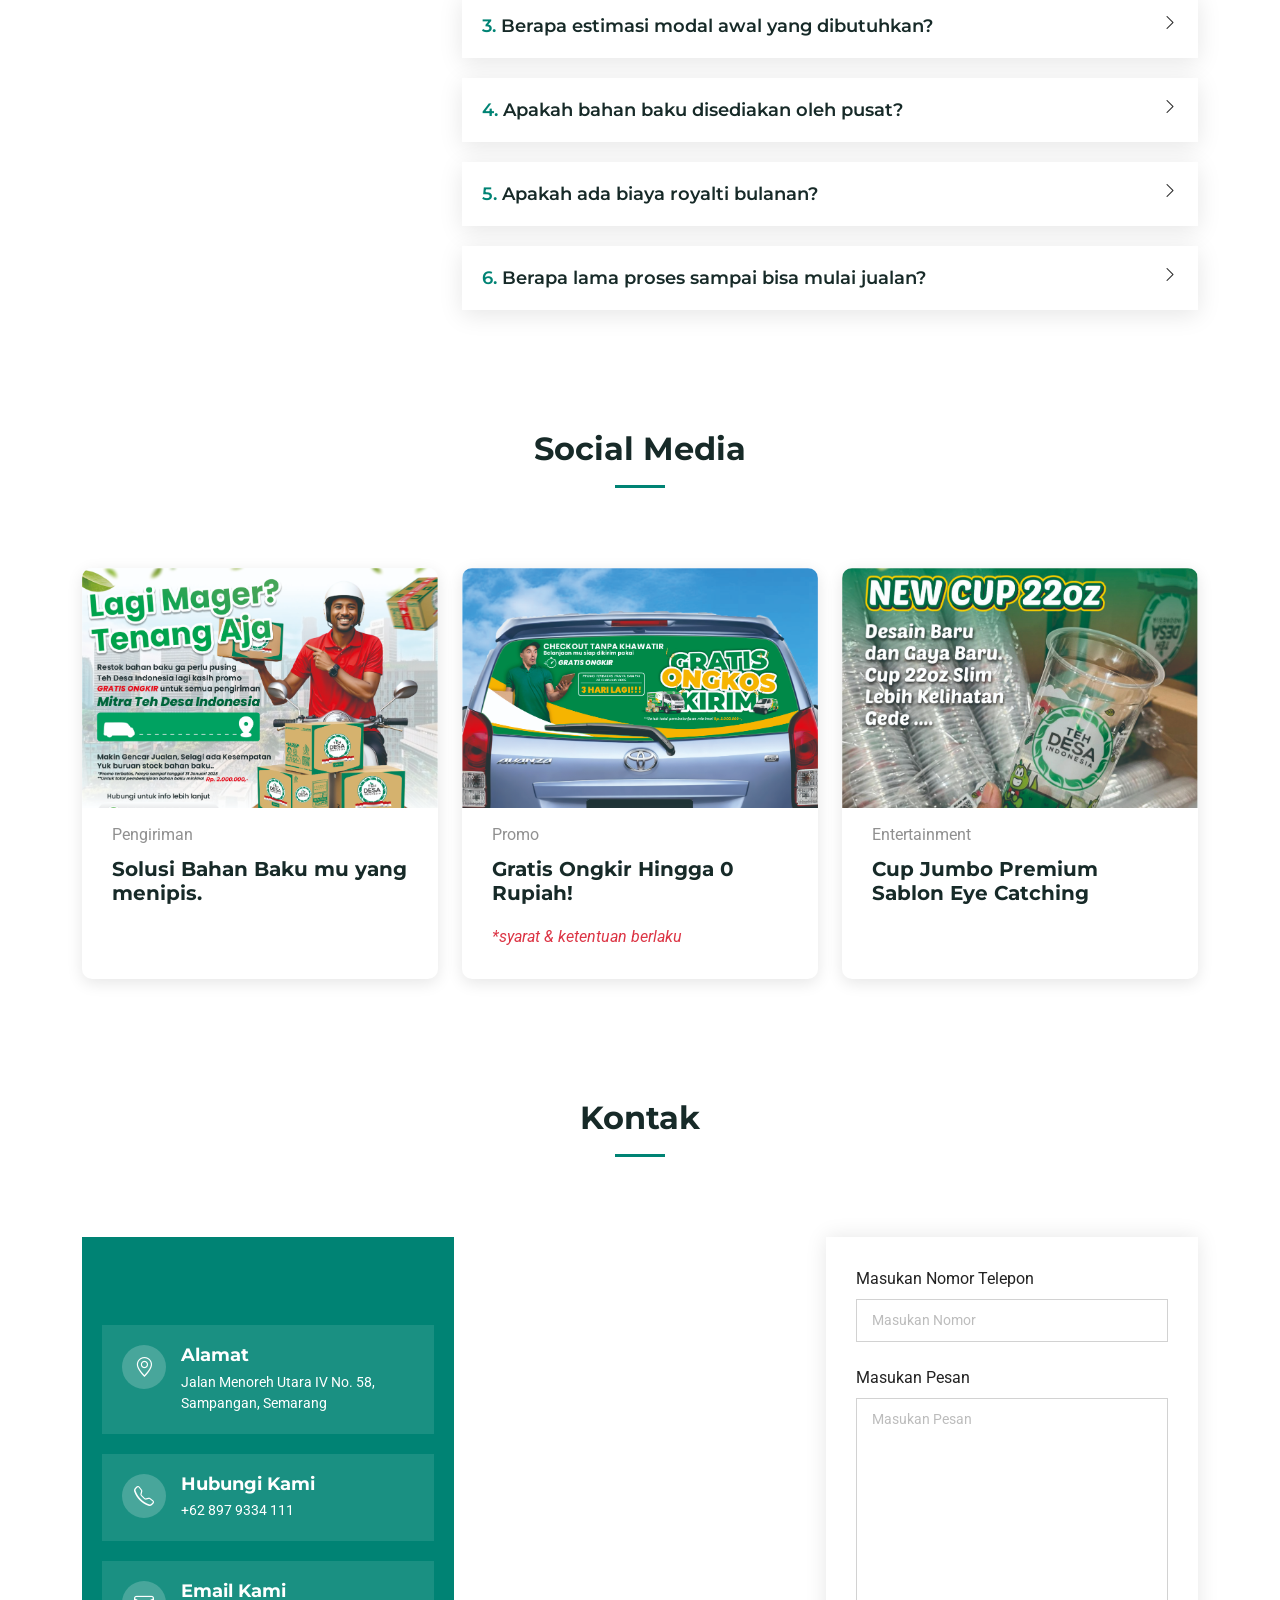
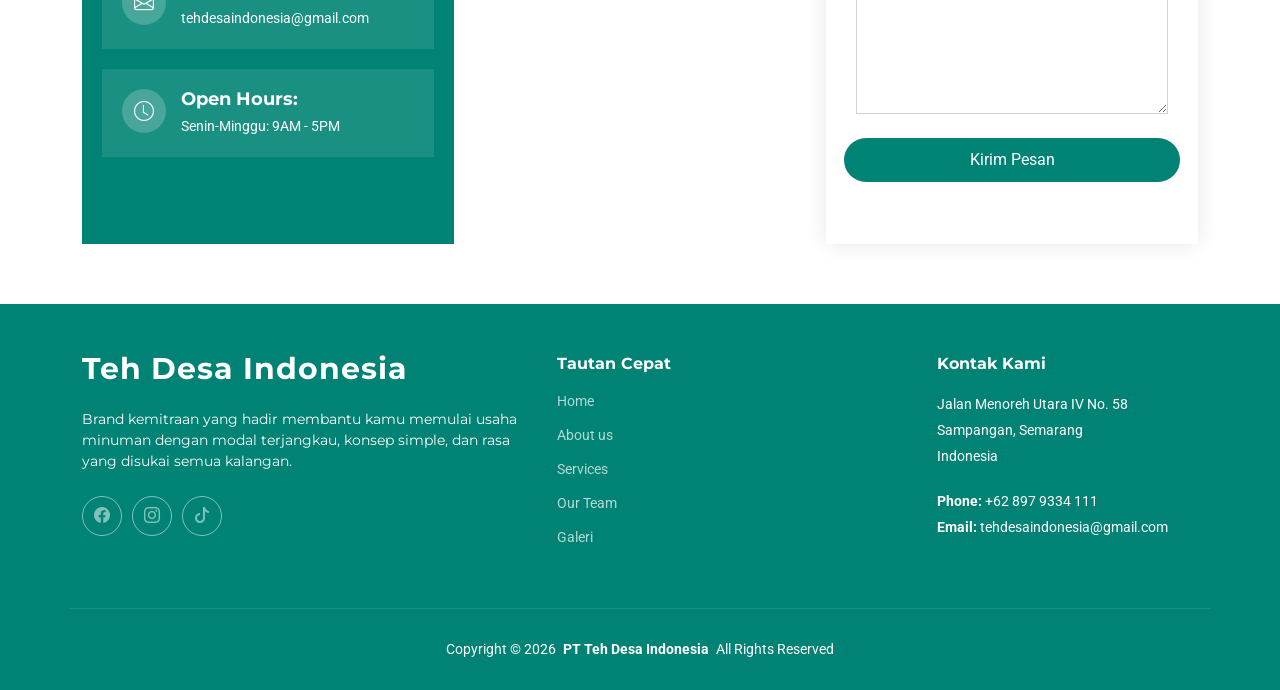
==== commit 4cc57974: "Update index.html" ====
--- a/index.html
+++ b/index.html
@@ -729,78 +729,94 @@
     </section><!-- /Team Section -->
 
     <!-- Pricing Section -->
-    <section id="pricing" class="pricing section">
-
-      <!-- Section Title -->
-      <div class="container section-title" data-aos="fade-up">
-        <h2>Paket Kemitraan</h2>
-      </div><!-- End Section Title -->
-
-      <div class="container" data-aos="zoom-in" data-aos-delay="100">
-
-        <div class="row g-4">
-
-          <div class="col-lg-4">
-            <div class="pricing-item">
-              <h3>Paket Meja Store</h3>
-              <div class="icon">
-                <i class="bi bi-box"></i>
-              </div>
-              <h4><sup>Rp</sup>27<span> Juta</span></h4>
-              <ul>
-                <li><i class="bi bi-check"></i> <span>Meja Store</span></li>
-                <li><i class="bi bi-check"></i> <span>Mesin Cup Sealer</span></li>
-                <li><i class="bi bi-check"></i> <span>Free Bahan Baku</span></li>
-                <li><i class="bi bi-check"></i> <span>Mesin Kasir & Tablet</span></li>
-                <li class="na"><i class="bi bi-x"></i> <span>Booth Container</span></li>
-              </ul>
-              <div class="text-center"><a href="kemitraan/mejastore.html" class="buy-btn">Lihat Detail</a></div>
-            </div>
-          </div><!-- End Pricing Item -->
-
-          <div class="col-lg-4">
-            <div class="pricing-item featured">
-              <h3>Paket Komplit</h3>
-              <div class="icon">
-                <i class="bi bi-rocket"></i>
-              </div>
-
-              <h4><sup>Rp</sup>30<span>Juta</span></h4>
-              <ul>
-                <li><i class="bi bi-check"></i> <span>Booth Container</span></li>
-                <li><i class="bi bi-check"></i> <span>Free Bahan Baku</span></li>
-                <li><i class="bi bi-check"></i> <span>Mesin Cup Sealer</span></li>
-                <li><i class="bi bi-check"></i> <span>Dispenser Air</span></li>
-                 <li class="na"><i class="bi bi-x"></i> <span>Mesin Kasir</span></li>
-              </ul>
-              <div class="text-center"><a href="kemitraan/komplit.html" class="buy-btn">Lihat Detail!</a></div>
-            </div>
-          </div><!-- End Pricing Item -->
-
-          <div class="col-lg-4">
-            <div class="pricing-item">
-              <h3>Paket Istimewa</h3>
-              <div class="icon">
-                <i class="bi bi-send"></i>
-              </div>
-              <h4><sup>Rp</sup>33<span>Juta</span></h4>
-              <ul>
-                <li><i class="bi bi-check"></i> <span>Booth Container</span></li>
-                <li><i class="bi bi-check"></i> <span>Free Bahan Baku</span></li>
-                <li><i class="bi bi-check"></i> <span>CCTV & Tablet</span></li>
-                <li><i class="bi bi-check"></i> <span>Mesin Kasir</span></li>
-                <li><i class="bi bi-check"></i> <span>Mesin Cup Sealer</span></li>
-              </ul>
-              <div class="text-center"><a href="kemitraan/istimewa.html" class="buy-btn">Lihat Detail</a></div>
-            </div>
-          </div><!-- End Pricing Item -->
-
-        </div>
-
-      </div>
-
-    </section><!-- /Pricing Section -->
-
+    <section id="paket" class="package-section">
+      <div class="container">
+        <div class="section-title text-center" data-aos="fade-up">
+          <h2>Pilih Paket Kemitraanmu</h2>
+          <p>Semua paket sudah termasuk hak pakai brand Teh Desa Indonesia. Tinggal pilih sesuai kebutuhan dan bujet usahamu.</p>
+        </div>
+
+        <div class="row g-4 package-grid" data-aos="fade-up" data-aos-delay="100">
+
+          <div class="col-lg-4 col-md-6">
+            <div class="package-card">
+              <div class="card-media">
+                <img src="img/paket/meja1.png" alt="Paket Meja Store">
+              </div>
+              <div class="card-body">
+                <span class="card-eyebrow">Kemitraan</span>
+                <h3>Paket Meja Store</h3>
+                <p class="tagline">Solusi meja display siap pakai untuk toko, booth, atau gerai yang sudah berjalan.</p>
+                <div class="price">Rp 27.000.000 <span>/ investasi awal</span></div>
+                <p class="price-note">Cocok jadi pelengkap booth atau kebutuhan display toko.</p>
+                <ul class="feature-list">
+                  <li><i class="bi bi-check-circle-fill"></i> Desain meja minimalis &amp; profesional</li>
+                  <li><i class="bi bi-check-circle-fill"></i> Material kuat &amp; awet jangka panjang</li>
+                  <li><i class="bi bi-check-circle-fill"></i> Cocok untuk toko offline, event, dan booth pameran</li>
+                  <li><i class="bi bi-check-circle-fill"></i> Bisa disesuaikan dengan kebutuhan usaha</li>
+                </ul>
+                <div class="card-actions">
+                  <a href="mejastore/" class="btn-detail">Lihat Detail</a>
+                  <a href="https://wa.link/5n7gk8" class="btn-wa" aria-label="Chat WhatsApp Paket Meja Store"><i class="bi bi-whatsapp"></i></a>
+                </div>
+              </div>
+            </div>
+          </div>
+
+          <div class="col-lg-4 col-md-6">
+            <div class="package-card featured">
+              <span class="ribbon">Paling Populer</span>
+              <div class="card-media">
+                <img src="img/paket/komplit1.png" alt="Paket Komplit">
+              </div>
+              <div class="card-body">
+                <span class="card-eyebrow">Kemitraan</span>
+                <h3>Paket Komplit</h3>
+                <p class="tagline">Booth siap pakai + bahan baku awal, langsung jualan tanpa ribet mikirin perlengkapan.</p>
+                <div class="price">Rp 30.000.000 <span>/ investasi awal</span></div>
+                <p class="price-note">Paket paling banyak dipilih calon mitra baru.</p>
+                <ul class="feature-list">
+                  <li><i class="bi bi-check-circle-fill"></i> Booth / gerobak siap pakai</li>
+                  <li><i class="bi bi-check-circle-fill"></i> Peralatan usaha lengkap sesuai standar brand</li>
+                  <li><i class="bi bi-check-circle-fill"></i> Bahan baku awal + cup &amp; kemasan</li>
+                  <li><i class="bi bi-check-circle-fill"></i> SOP &amp; modul training usaha</li>
+                </ul>
+                <div class="card-actions">
+                  <a href="komplit/" class="btn-detail">Lihat Detail</a>
+                  <a href="https://wa.link/n8sx6e" class="btn-wa" aria-label="Chat WhatsApp Paket Komplit"><i class="bi bi-whatsapp"></i></a>
+                </div>
+              </div>
+            </div>
+          </div>
+
+          <div class="col-lg-4 col-md-6">
+            <div class="package-card">
+              <div class="card-media">
+                <img src="img/paket/istimewa1.png" alt="Paket Istimewa">
+              </div>
+              <div class="card-body">
+                <span class="card-eyebrow">Kemitraan</span>
+                <h3>Paket Istimewa</h3>
+                <p class="tagline">Booth premium paling lengkap untuk usaha yang siap gas dari hari pertama.</p>
+                <div class="price">Rp 33.000.000 <span>/ investasi awal</span></div>
+                <p class="price-note">Tampilan booth paling niat &amp; siap tampil maksimal.</p>
+                <ul class="feature-list">
+                  <li><i class="bi bi-check-circle-fill"></i> Booth / gerobak premium</li>
+                  <li><i class="bi bi-check-circle-fill"></i> Peralatan usaha lengkap</li>
+                  <li><i class="bi bi-check-circle-fill"></i> Bahan baku awal + cup &amp; kemasan</li>
+                  <li><i class="bi bi-check-circle-fill"></i> SOP &amp; modul training usaha</li>
+                </ul>
+                <div class="card-actions">
+                  <a href="istimewa/" class="btn-detail">Lihat Detail</a>
+                  <a href="https://wa.link/5f7dw0" class="btn-wa" aria-label="Chat WhatsApp Paket Istimewa"><i class="bi bi-whatsapp"></i></a>
+                </div>
+              </div>
+            </div>
+          </div>
+
+        </div>
+      </div>
+    </section>
     <!-- Faq Section -->
     <section id="faq" class="faq section">
 
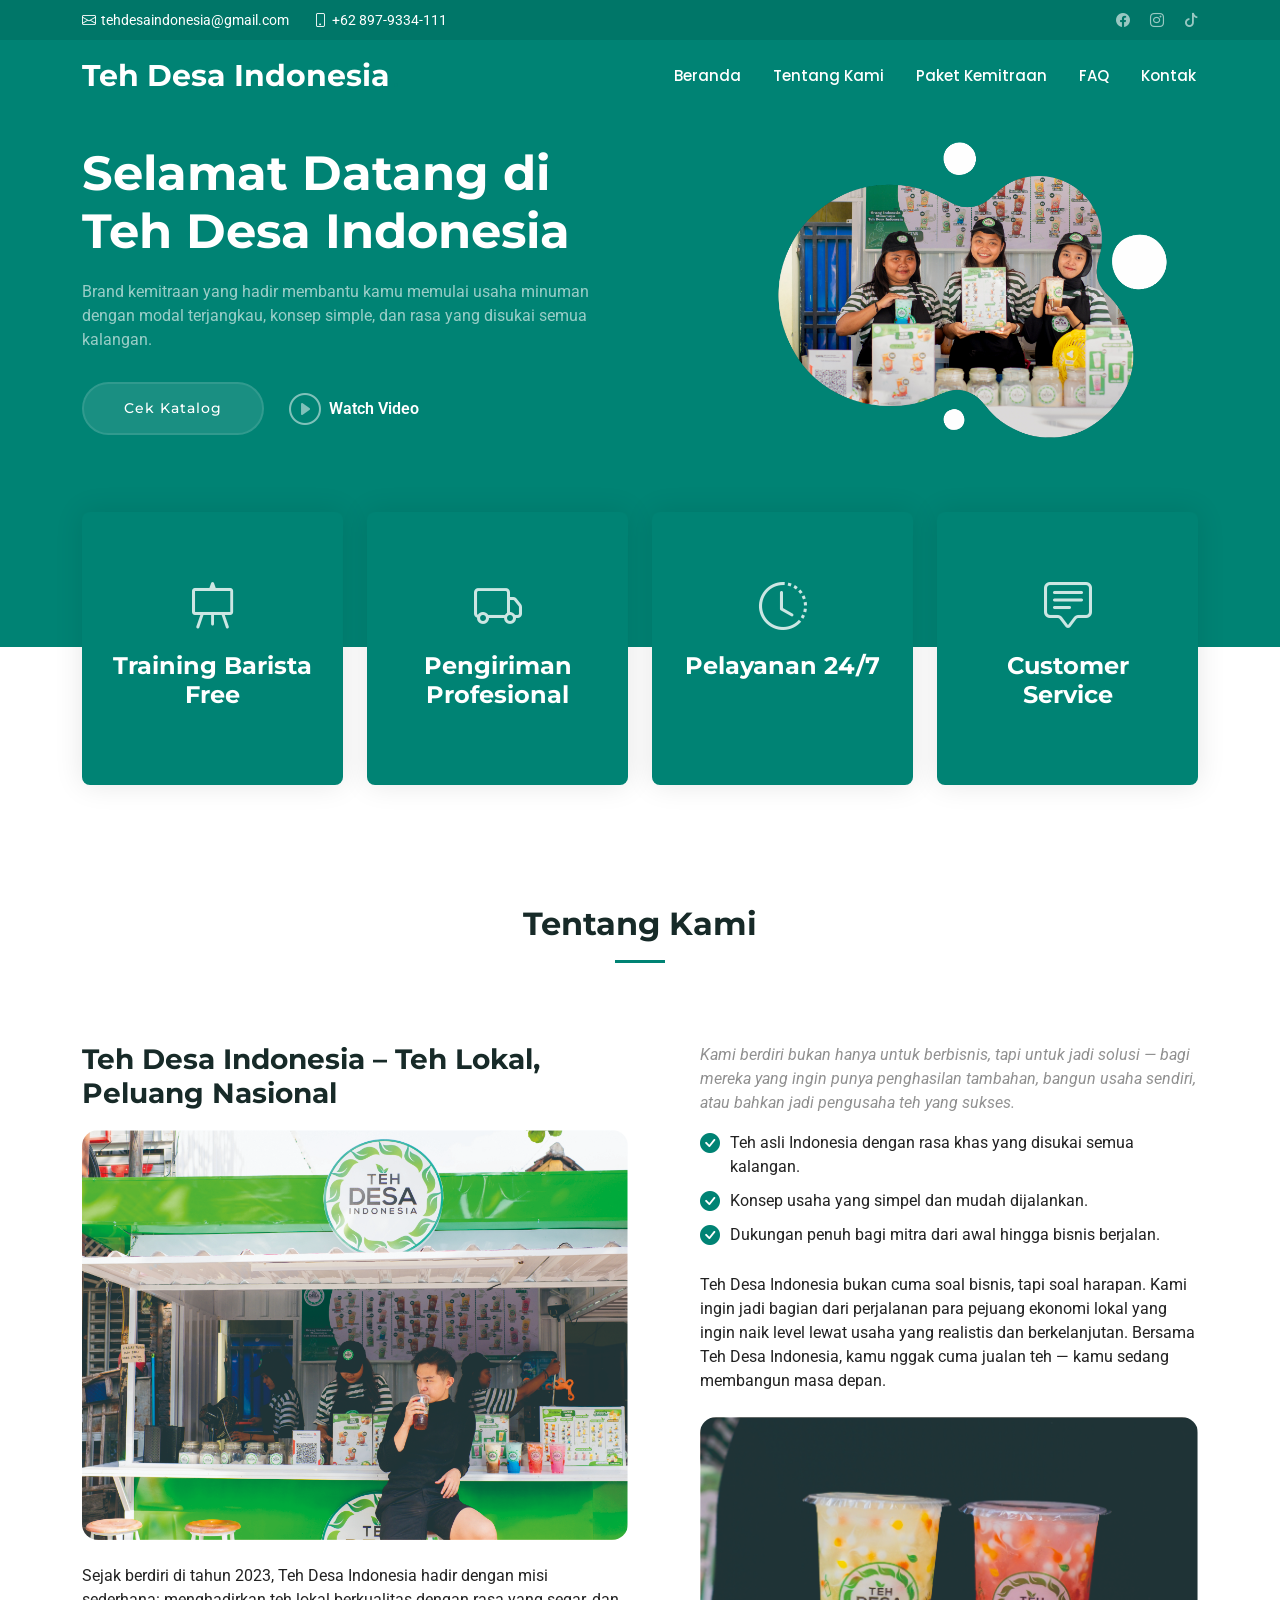
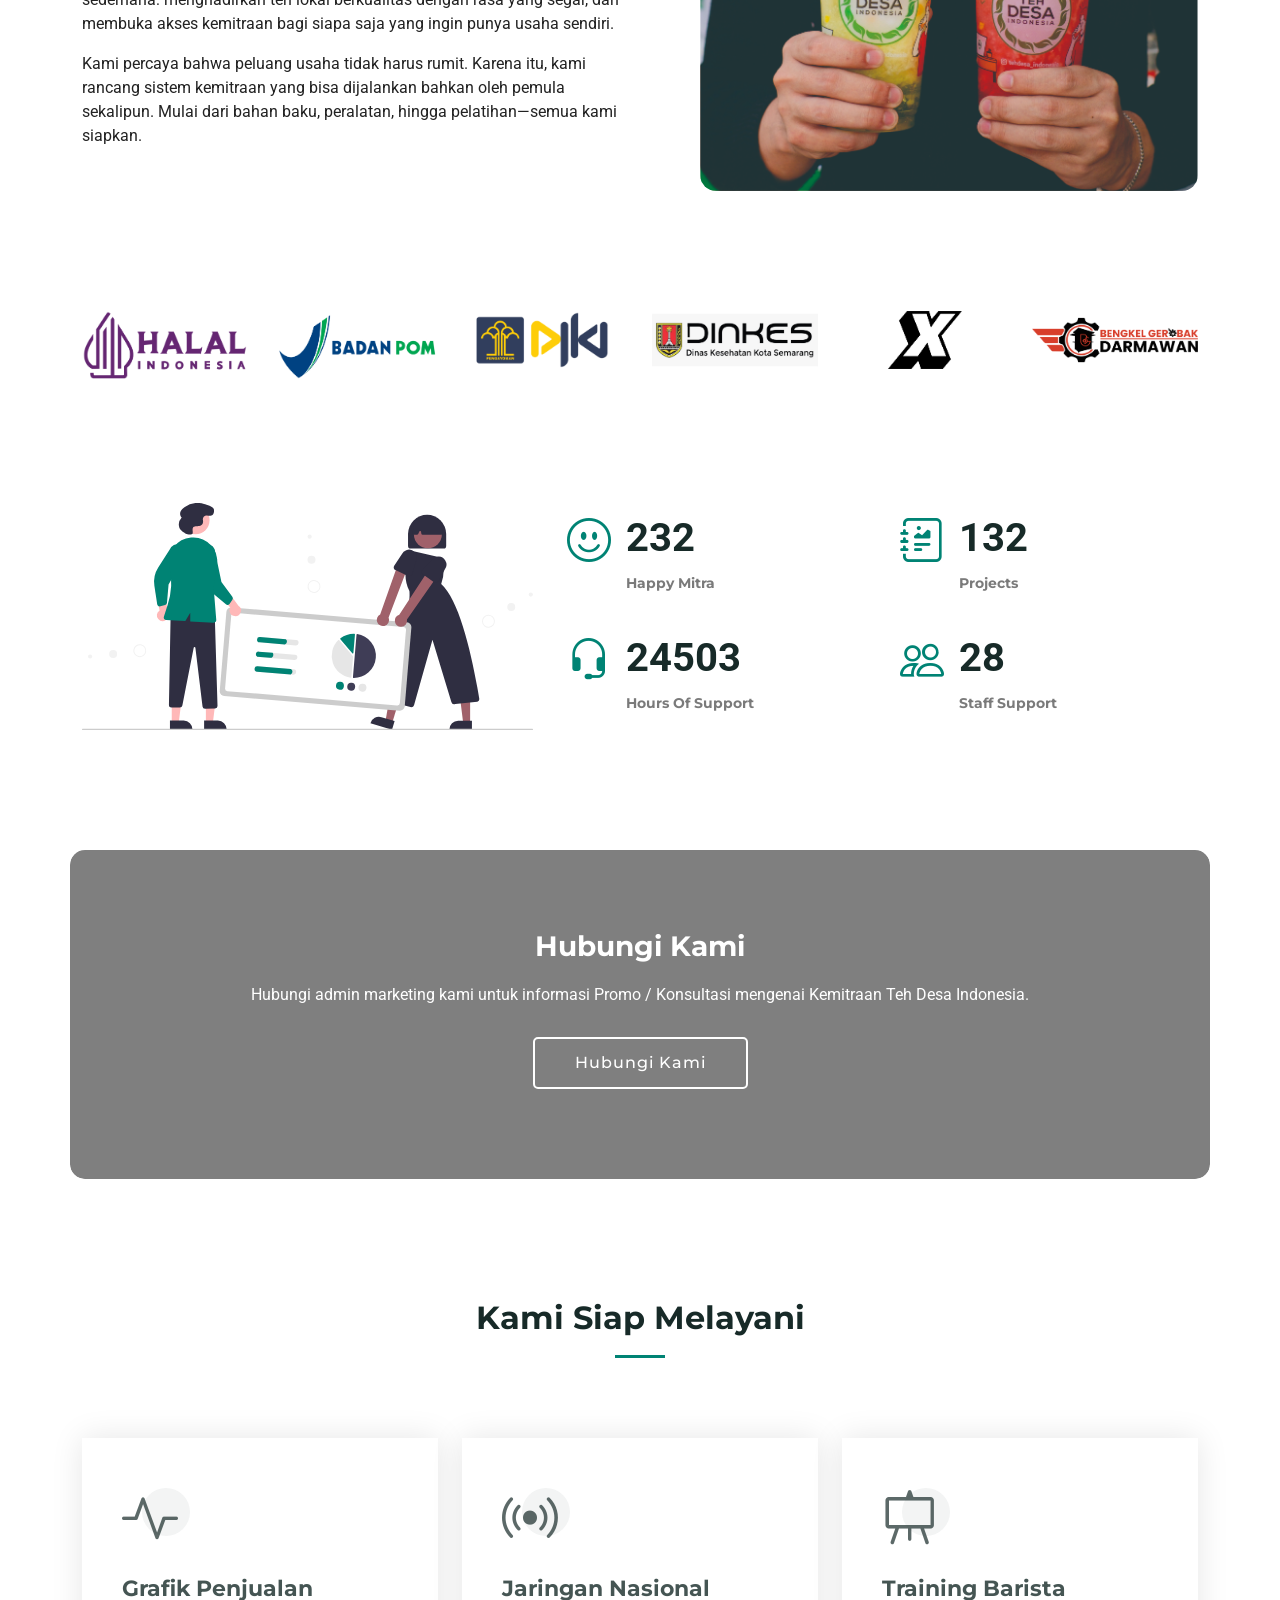
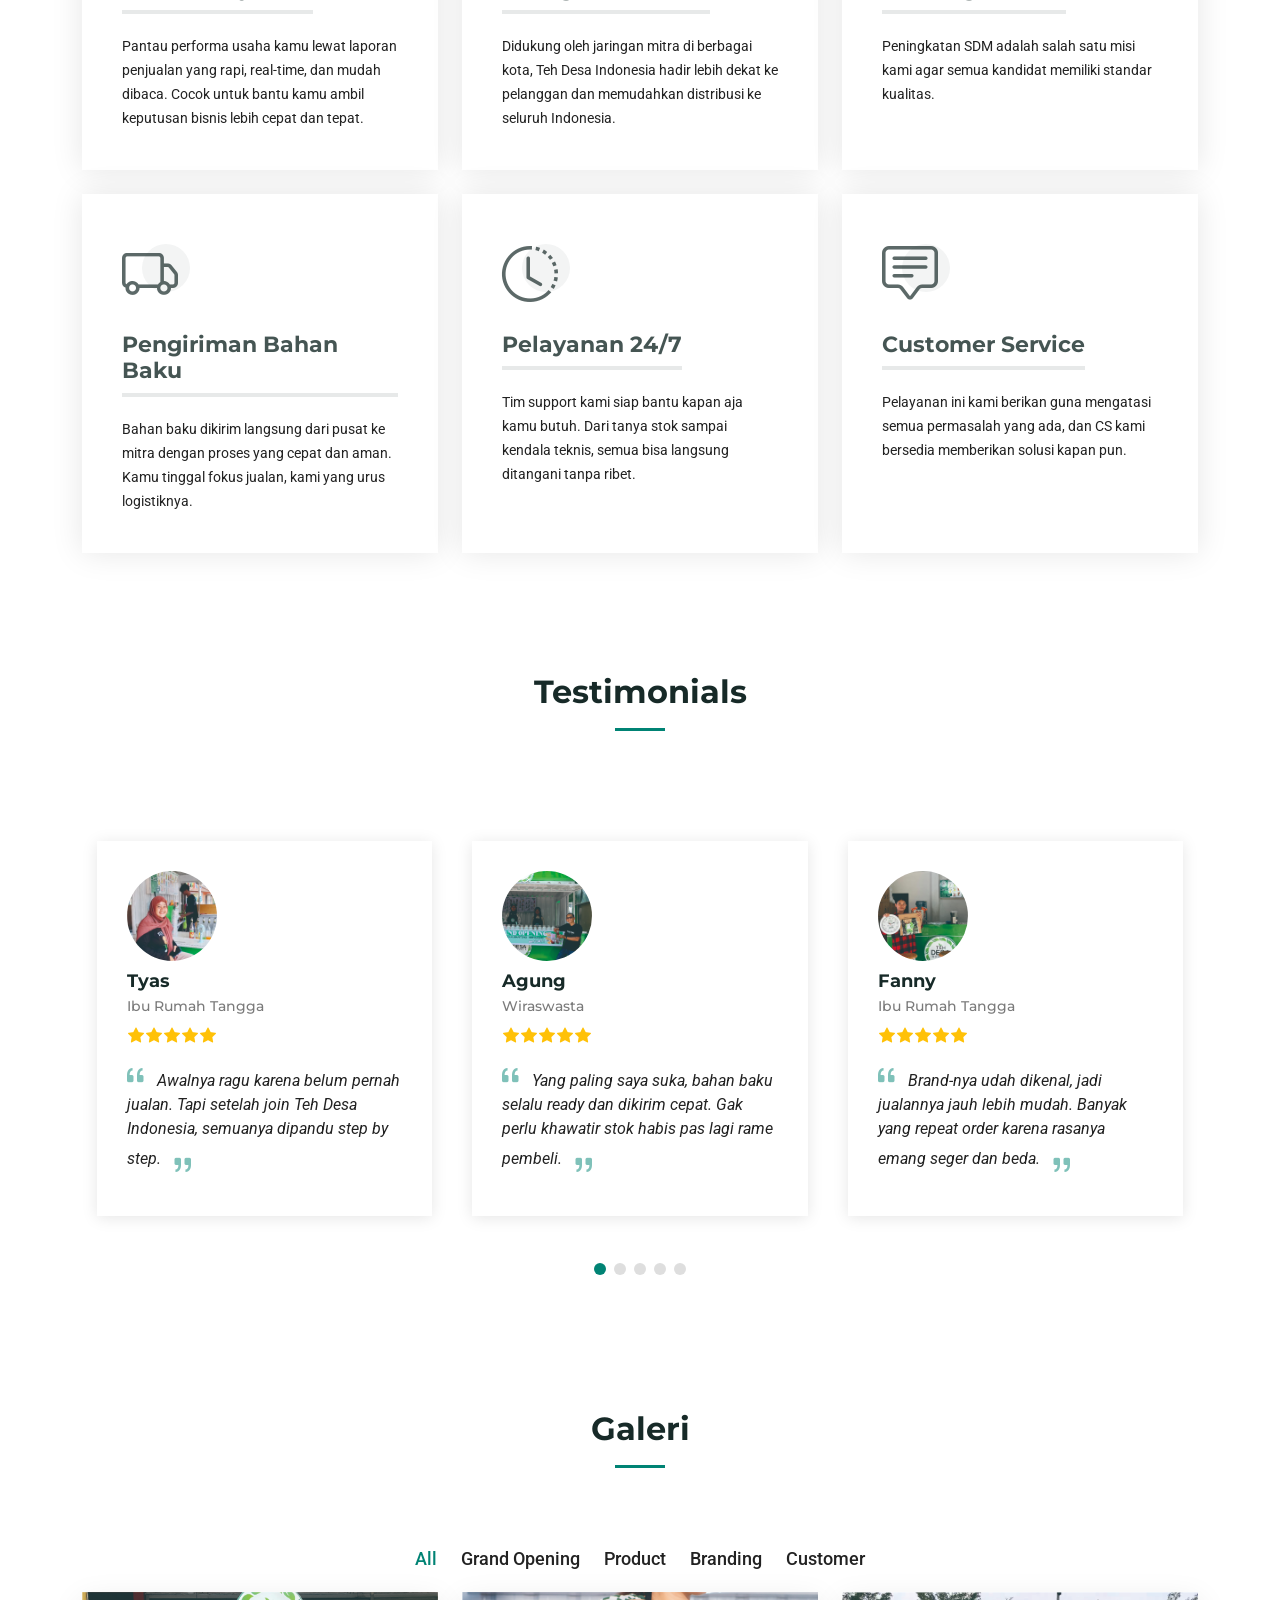
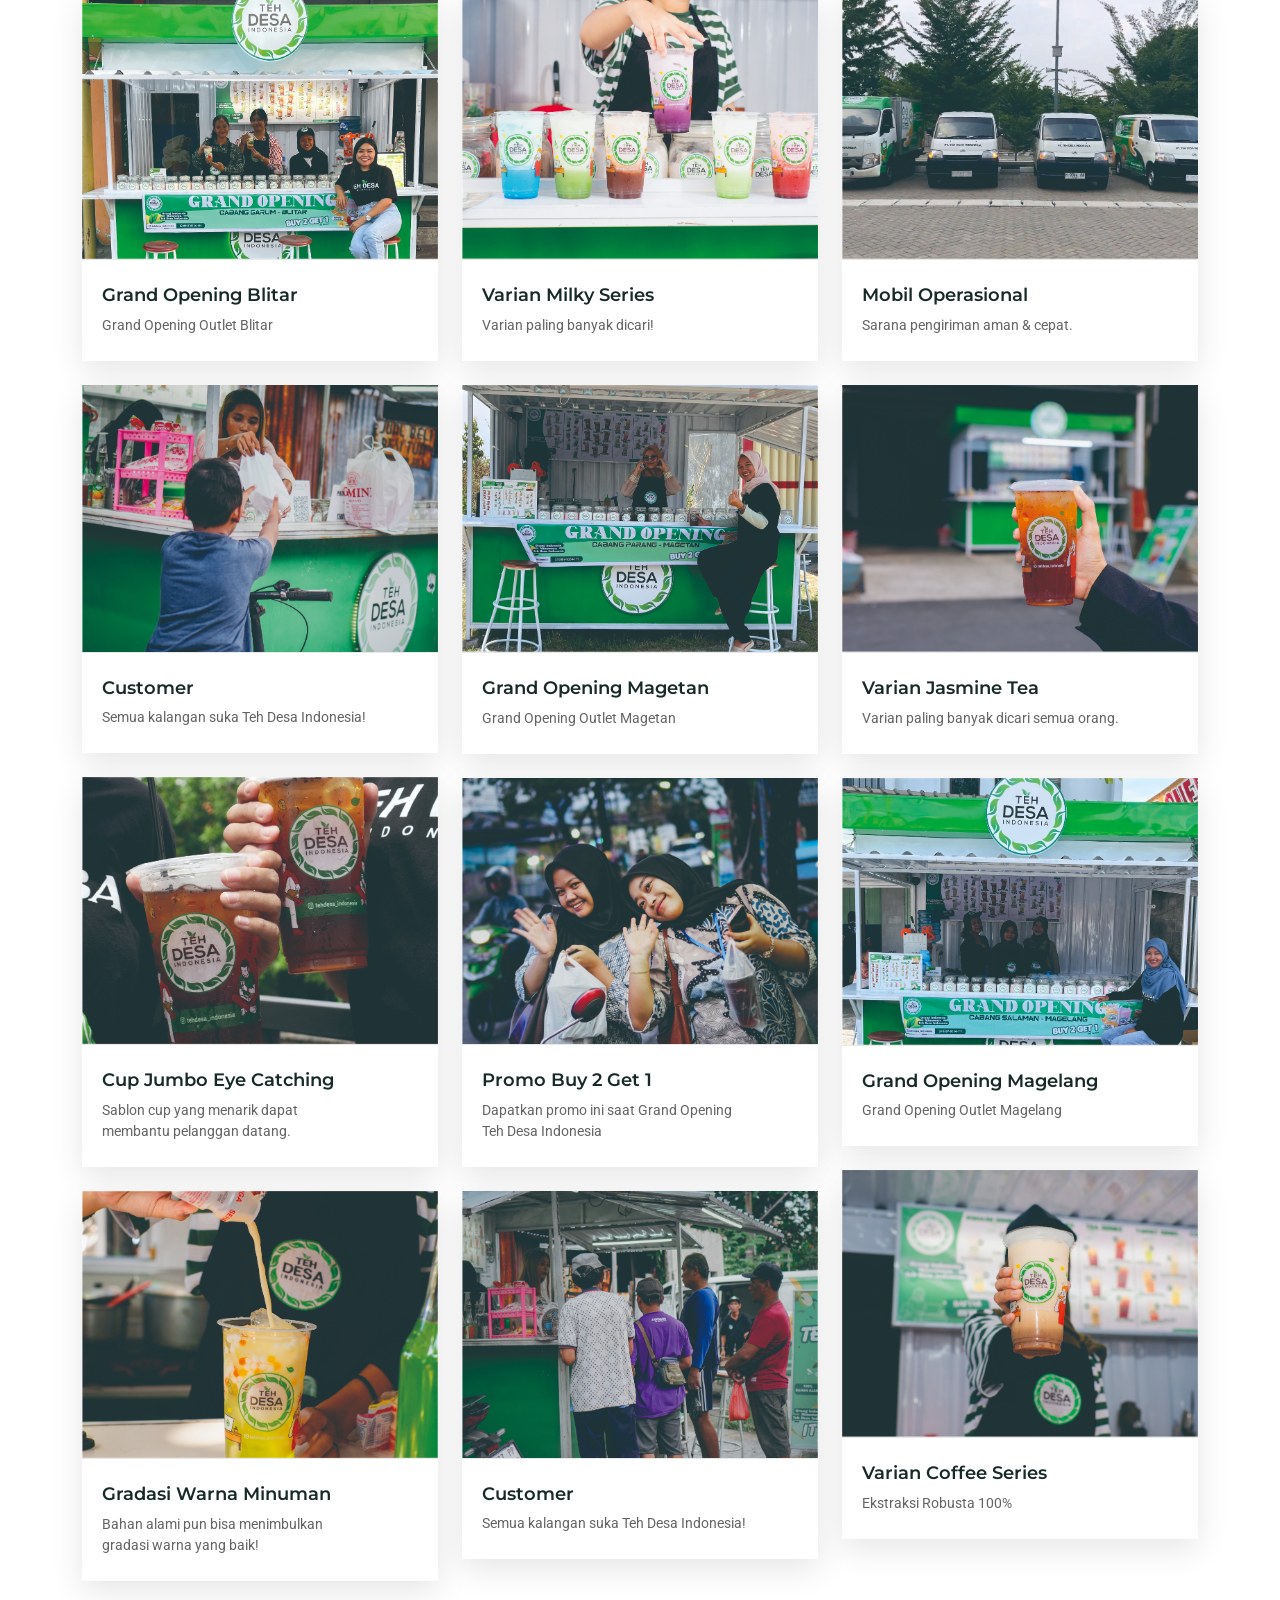
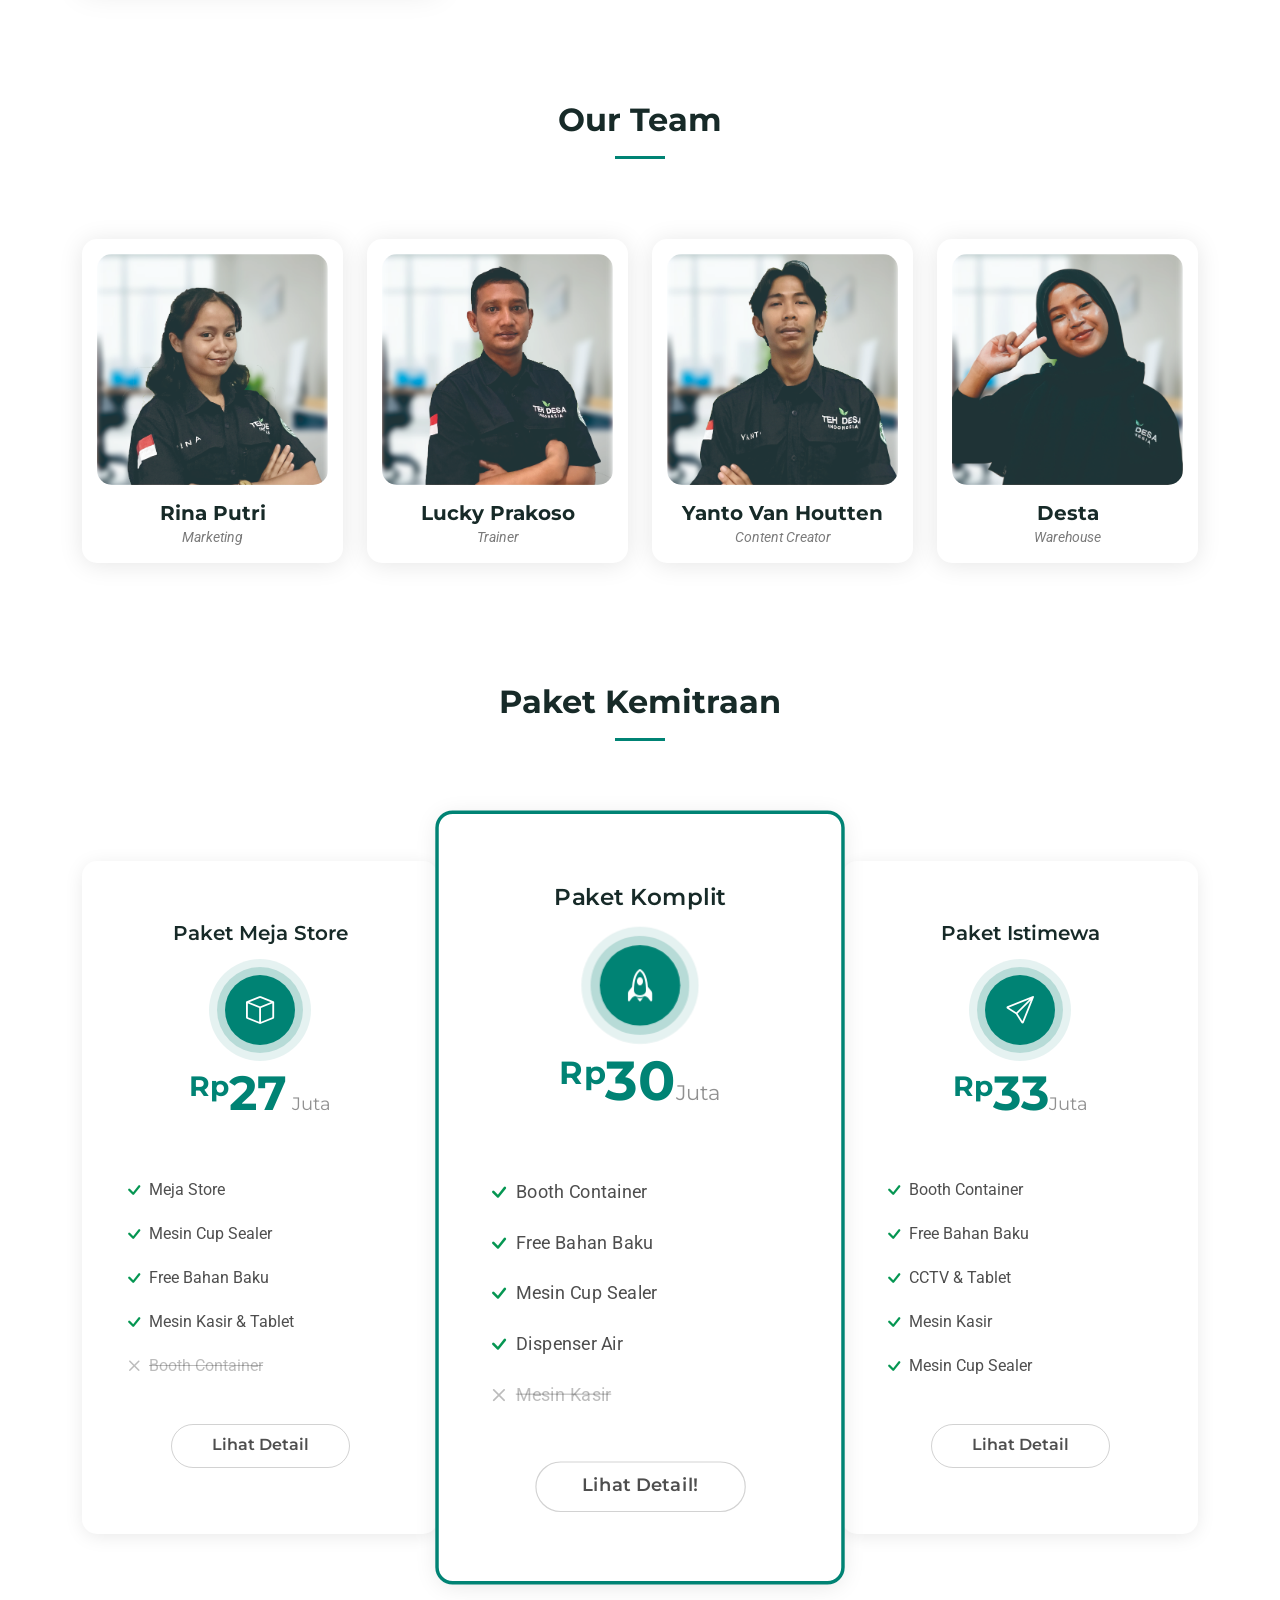
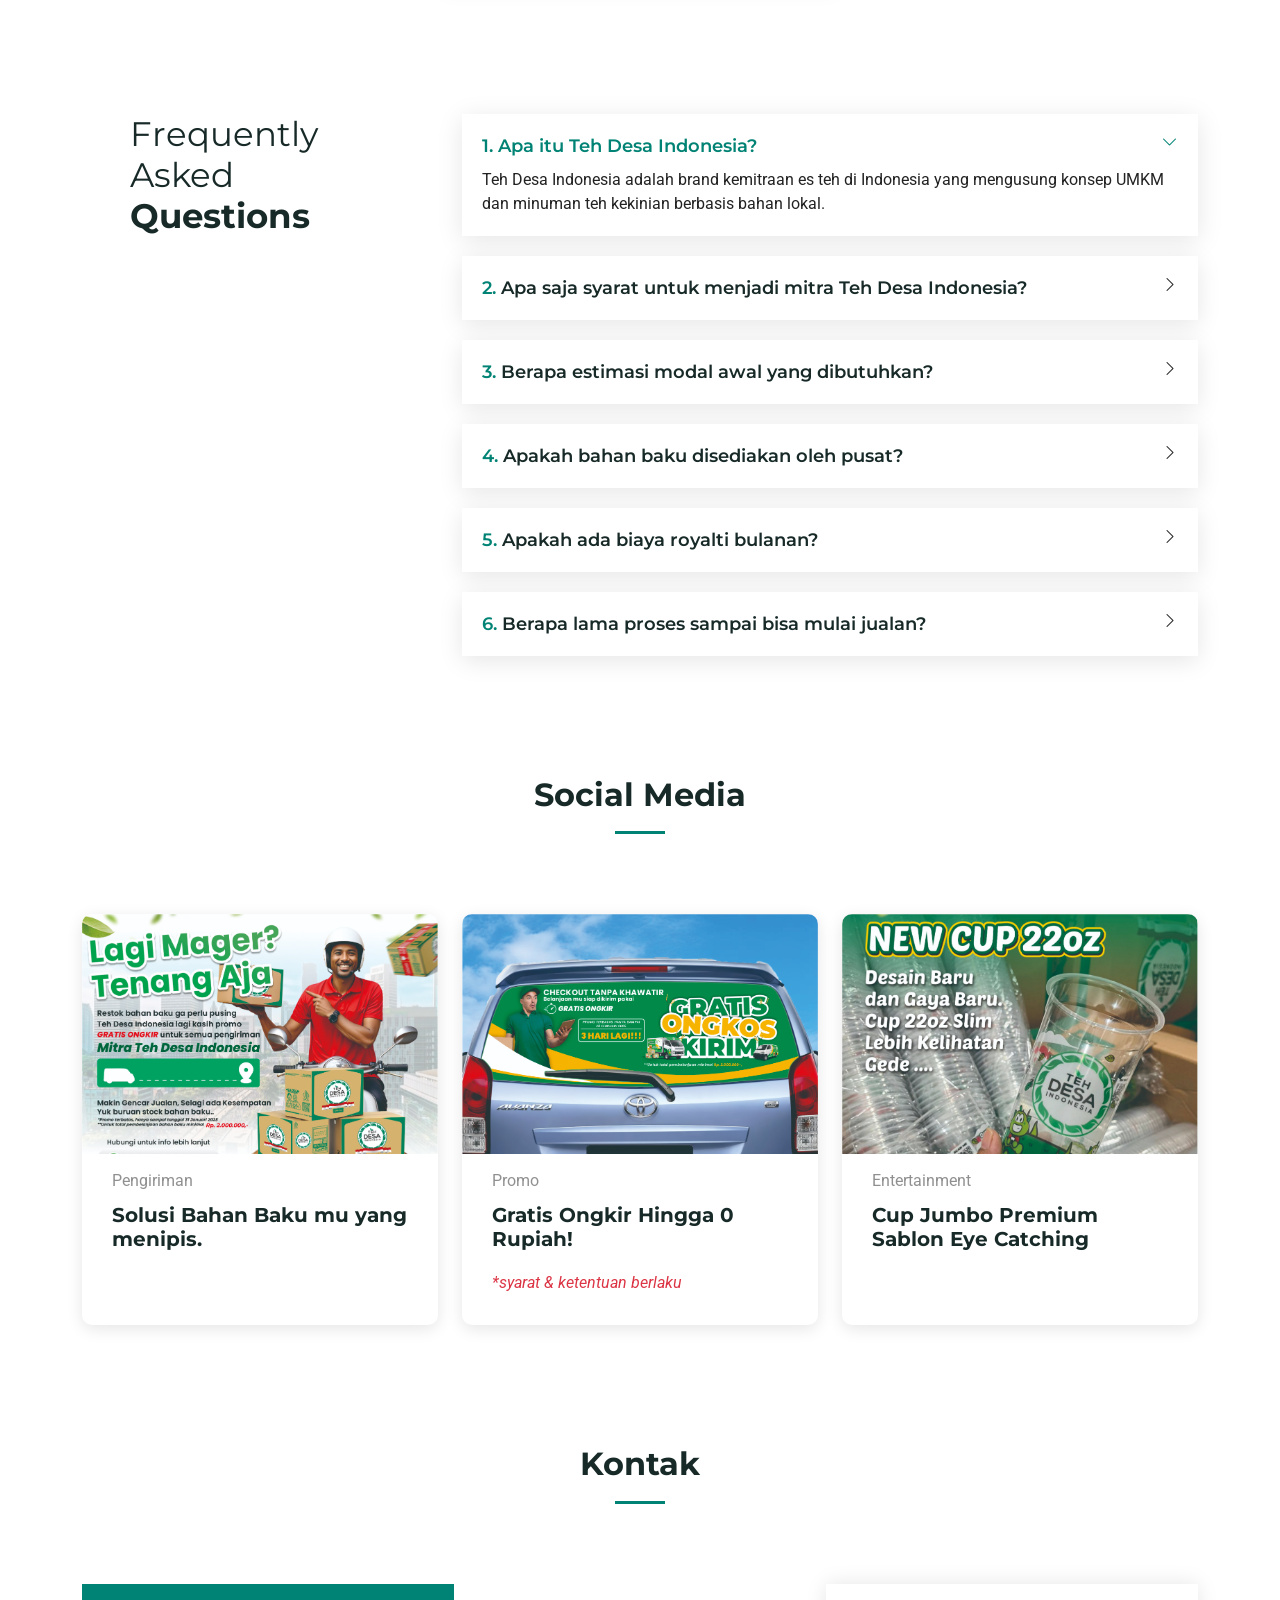
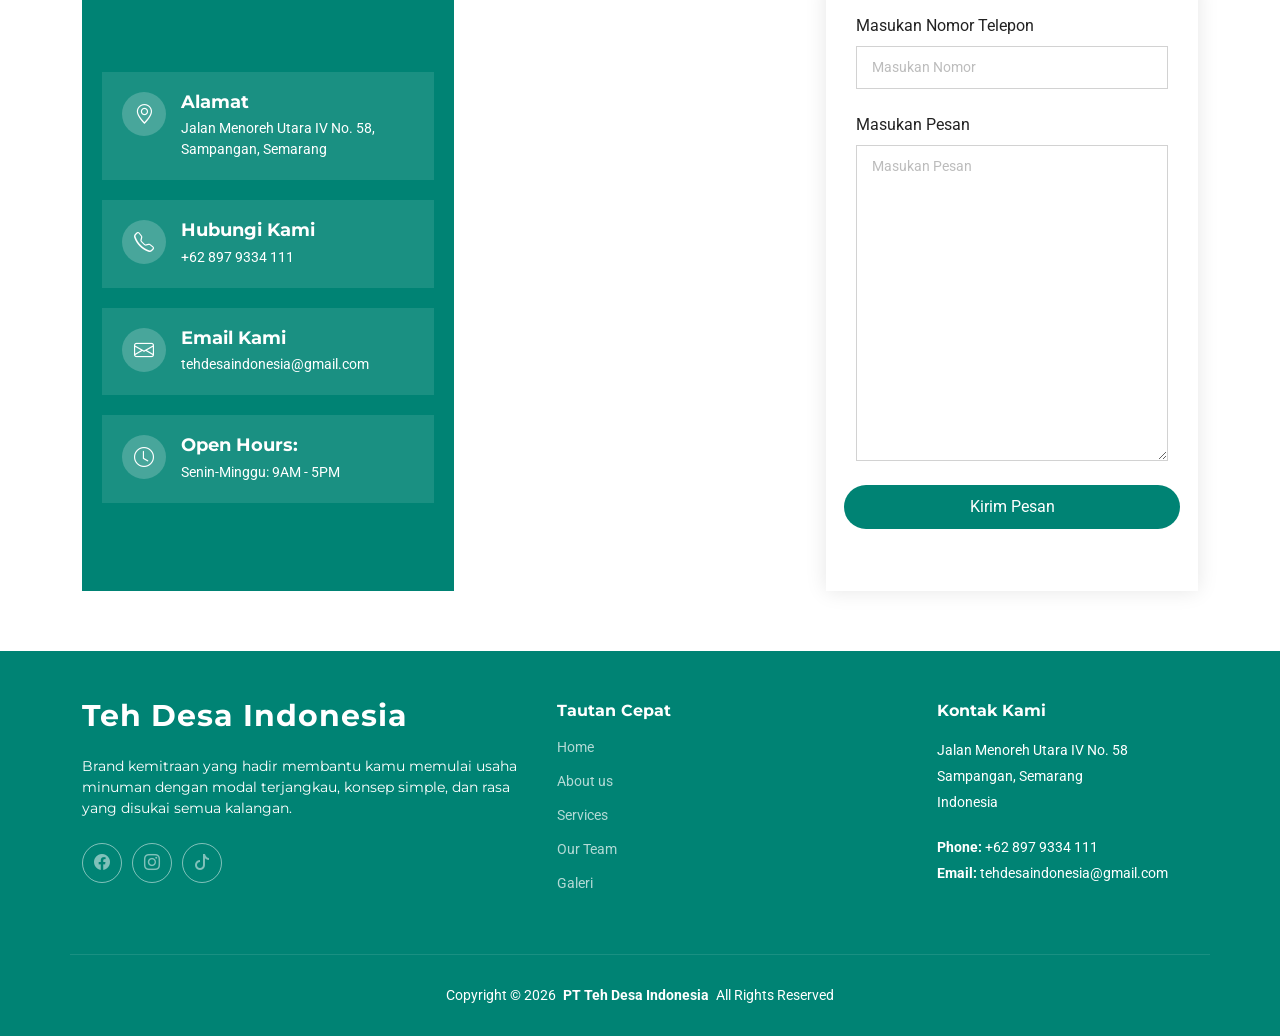
==== commit 75276ea5: "Update index.html" ====
--- a/index.html
+++ b/index.html
@@ -92,6 +92,8 @@
   <link href="assets/vendor/glightbox/css/glightbox.min.css" rel="stylesheet">
   <link href="assets/vendor/swiper/swiper-bundle.min.css" rel="stylesheet">
 
+  
+
   <link href="assets/css/main.css" rel="stylesheet">
 
 </head>
@@ -728,95 +730,78 @@
 
     </section><!-- /Team Section -->
 
-    <!-- Pricing Section -->
-    <section id="paket" class="package-section">
-      <div class="container">
-        <div class="section-title text-center" data-aos="fade-up">
-          <h2>Pilih Paket Kemitraanmu</h2>
-          <p>Semua paket sudah termasuk hak pakai brand Teh Desa Indonesia. Tinggal pilih sesuai kebutuhan dan bujet usahamu.</p>
-        </div>
-
-        <div class="row g-4 package-grid" data-aos="fade-up" data-aos-delay="100">
-
-          <div class="col-lg-4 col-md-6">
-            <div class="package-card">
-              <div class="card-media">
-                <img src="img/paket/meja1.png" alt="Paket Meja Store">
-              </div>
-              <div class="card-body">
-                <span class="card-eyebrow">Kemitraan</span>
-                <h3>Paket Meja Store</h3>
-                <p class="tagline">Solusi meja display siap pakai untuk toko, booth, atau gerai yang sudah berjalan.</p>
-                <div class="price">Rp 27.000.000 <span>/ investasi awal</span></div>
-                <p class="price-note">Cocok jadi pelengkap booth atau kebutuhan display toko.</p>
-                <ul class="feature-list">
-                  <li><i class="bi bi-check-circle-fill"></i> Desain meja minimalis &amp; profesional</li>
-                  <li><i class="bi bi-check-circle-fill"></i> Material kuat &amp; awet jangka panjang</li>
-                  <li><i class="bi bi-check-circle-fill"></i> Cocok untuk toko offline, event, dan booth pameran</li>
-                  <li><i class="bi bi-check-circle-fill"></i> Bisa disesuaikan dengan kebutuhan usaha</li>
-                </ul>
-                <div class="card-actions">
-                  <a href="mejastore/" class="btn-detail">Lihat Detail</a>
-                  <a href="https://wa.link/5n7gk8" class="btn-wa" aria-label="Chat WhatsApp Paket Meja Store"><i class="bi bi-whatsapp"></i></a>
-                </div>
-              </div>
-            </div>
-          </div>
-
-          <div class="col-lg-4 col-md-6">
-            <div class="package-card featured">
-              <span class="ribbon">Paling Populer</span>
-              <div class="card-media">
-                <img src="img/paket/komplit1.png" alt="Paket Komplit">
-              </div>
-              <div class="card-body">
-                <span class="card-eyebrow">Kemitraan</span>
-                <h3>Paket Komplit</h3>
-                <p class="tagline">Booth siap pakai + bahan baku awal, langsung jualan tanpa ribet mikirin perlengkapan.</p>
-                <div class="price">Rp 30.000.000 <span>/ investasi awal</span></div>
-                <p class="price-note">Paket paling banyak dipilih calon mitra baru.</p>
-                <ul class="feature-list">
-                  <li><i class="bi bi-check-circle-fill"></i> Booth / gerobak siap pakai</li>
-                  <li><i class="bi bi-check-circle-fill"></i> Peralatan usaha lengkap sesuai standar brand</li>
-                  <li><i class="bi bi-check-circle-fill"></i> Bahan baku awal + cup &amp; kemasan</li>
-                  <li><i class="bi bi-check-circle-fill"></i> SOP &amp; modul training usaha</li>
-                </ul>
-                <div class="card-actions">
-                  <a href="komplit/" class="btn-detail">Lihat Detail</a>
-                  <a href="https://wa.link/n8sx6e" class="btn-wa" aria-label="Chat WhatsApp Paket Komplit"><i class="bi bi-whatsapp"></i></a>
-                </div>
-              </div>
-            </div>
-          </div>
-
-          <div class="col-lg-4 col-md-6">
-            <div class="package-card">
-              <div class="card-media">
-                <img src="img/paket/istimewa1.png" alt="Paket Istimewa">
-              </div>
-              <div class="card-body">
-                <span class="card-eyebrow">Kemitraan</span>
-                <h3>Paket Istimewa</h3>
-                <p class="tagline">Booth premium paling lengkap untuk usaha yang siap gas dari hari pertama.</p>
-                <div class="price">Rp 33.000.000 <span>/ investasi awal</span></div>
-                <p class="price-note">Tampilan booth paling niat &amp; siap tampil maksimal.</p>
-                <ul class="feature-list">
-                  <li><i class="bi bi-check-circle-fill"></i> Booth / gerobak premium</li>
-                  <li><i class="bi bi-check-circle-fill"></i> Peralatan usaha lengkap</li>
-                  <li><i class="bi bi-check-circle-fill"></i> Bahan baku awal + cup &amp; kemasan</li>
-                  <li><i class="bi bi-check-circle-fill"></i> SOP &amp; modul training usaha</li>
-                </ul>
-                <div class="card-actions">
-                  <a href="istimewa/" class="btn-detail">Lihat Detail</a>
-                  <a href="https://wa.link/5f7dw0" class="btn-wa" aria-label="Chat WhatsApp Paket Istimewa"><i class="bi bi-whatsapp"></i></a>
-                </div>
-              </div>
-            </div>
-          </div>
-
-        </div>
-      </div>
-    </section>
+  <!-- Pricing Section -->
+    <section id="pricing" class="pricing section">
+
+      <!-- Section Title -->
+      <div class="container section-title" data-aos="fade-up">
+        <h2>Paket Kemitraan</h2>
+      </div><!-- End Section Title -->
+
+      <div class="container" data-aos="zoom-in" data-aos-delay="100">
+
+        <div class="row g-4">
+
+          <div class="col-lg-4">
+            <div class="pricing-item">
+              <h3>Paket Meja Store</h3>
+              <div class="icon">
+                <i class="bi bi-box"></i>
+              </div>
+              <h4><sup>Rp</sup>27<span> Juta</span></h4>
+              <ul>
+                <li><i class="bi bi-check"></i> <span>Meja Store</span></li>
+                <li><i class="bi bi-check"></i> <span>Mesin Cup Sealer</span></li>
+                <li><i class="bi bi-check"></i> <span>Free Bahan Baku</span></li>
+                <li><i class="bi bi-check"></i> <span>Mesin Kasir & Tablet</span></li>
+                <li class="na"><i class="bi bi-x"></i> <span>Booth Container</span></li>
+              </ul>
+              <div class="text-center"><a href="kemitraan/mejastore.html" class="buy-btn">Lihat Detail</a></div>
+            </div>
+          </div><!-- End Pricing Item -->
+
+          <div class="col-lg-4">
+            <div class="pricing-item featured">
+              <h3>Paket Komplit</h3>
+              <div class="icon">
+                <i class="bi bi-rocket"></i>
+              </div>
+
+              <h4><sup>Rp</sup>30<span>Juta</span></h4>
+              <ul>
+                <li><i class="bi bi-check"></i> <span>Booth Container</span></li>
+                <li><i class="bi bi-check"></i> <span>Free Bahan Baku</span></li>
+                <li><i class="bi bi-check"></i> <span>Mesin Cup Sealer</span></li>
+                <li><i class="bi bi-check"></i> <span>Dispenser Air</span></li>
+                 <li class="na"><i class="bi bi-x"></i> <span>Mesin Kasir</span></li>
+              </ul>
+              <div class="text-center"><a href="kemitraan/komplit.html" class="buy-btn">Lihat Detail!</a></div>
+            </div>
+          </div><!-- End Pricing Item -->
+
+          <div class="col-lg-4">
+            <div class="pricing-item">
+              <h3>Paket Istimewa</h3>
+              <div class="icon">
+                <i class="bi bi-send"></i>
+              </div>
+              <h4><sup>Rp</sup>33<span>Juta</span></h4>
+              <ul>
+                <li><i class="bi bi-check"></i> <span>Booth Container</span></li>
+                <li><i class="bi bi-check"></i> <span>Free Bahan Baku</span></li>
+                <li><i class="bi bi-check"></i> <span>CCTV & Tablet</span></li>
+                <li><i class="bi bi-check"></i> <span>Mesin Kasir</span></li>
+                <li><i class="bi bi-check"></i> <span>Mesin Cup Sealer</span></li>
+              </ul>
+              <div class="text-center"><a href="kemitraan/istimewa.html" class="buy-btn">Lihat Detail</a></div>
+            </div>
+          </div><!-- End Pricing Item -->
+
+        </div>
+
+      </div>
+
+    </section><!-- /Pricing Section -->
     <!-- Faq Section -->
     <section id="faq" class="faq section">
 
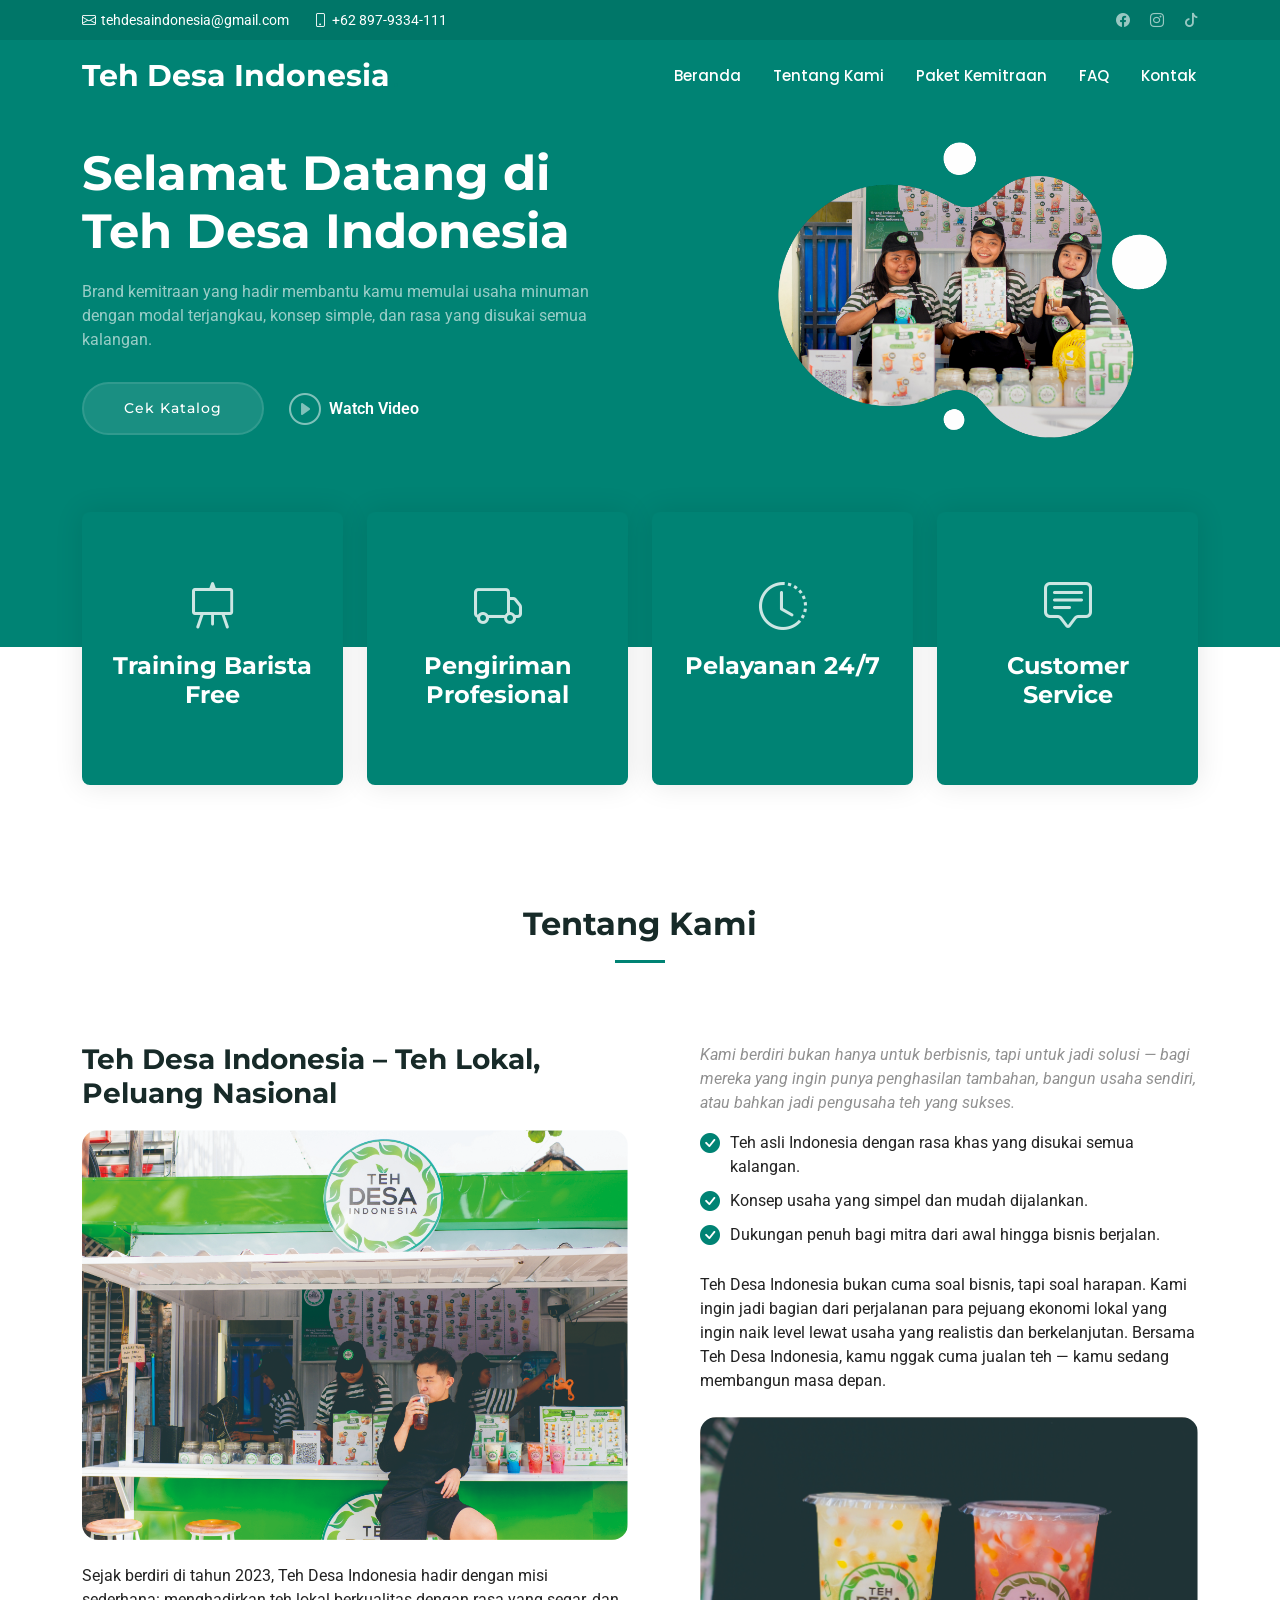
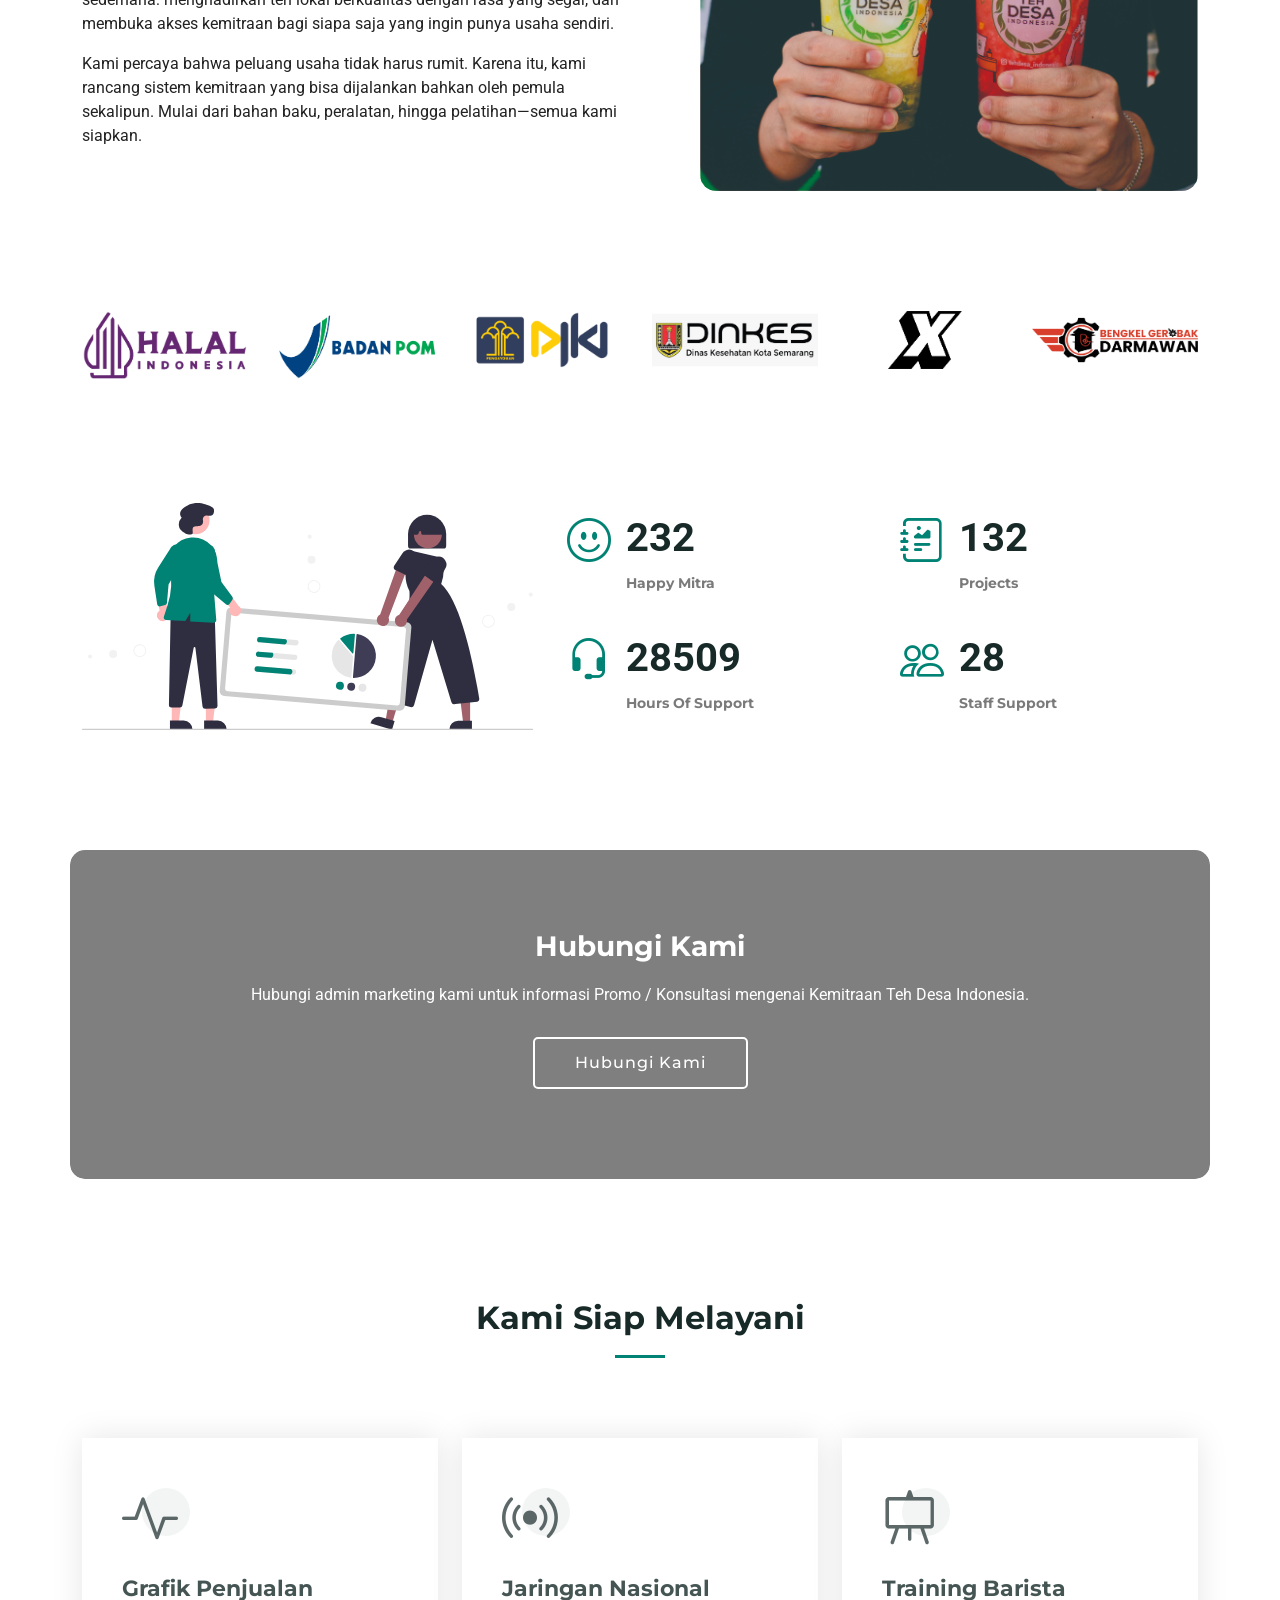
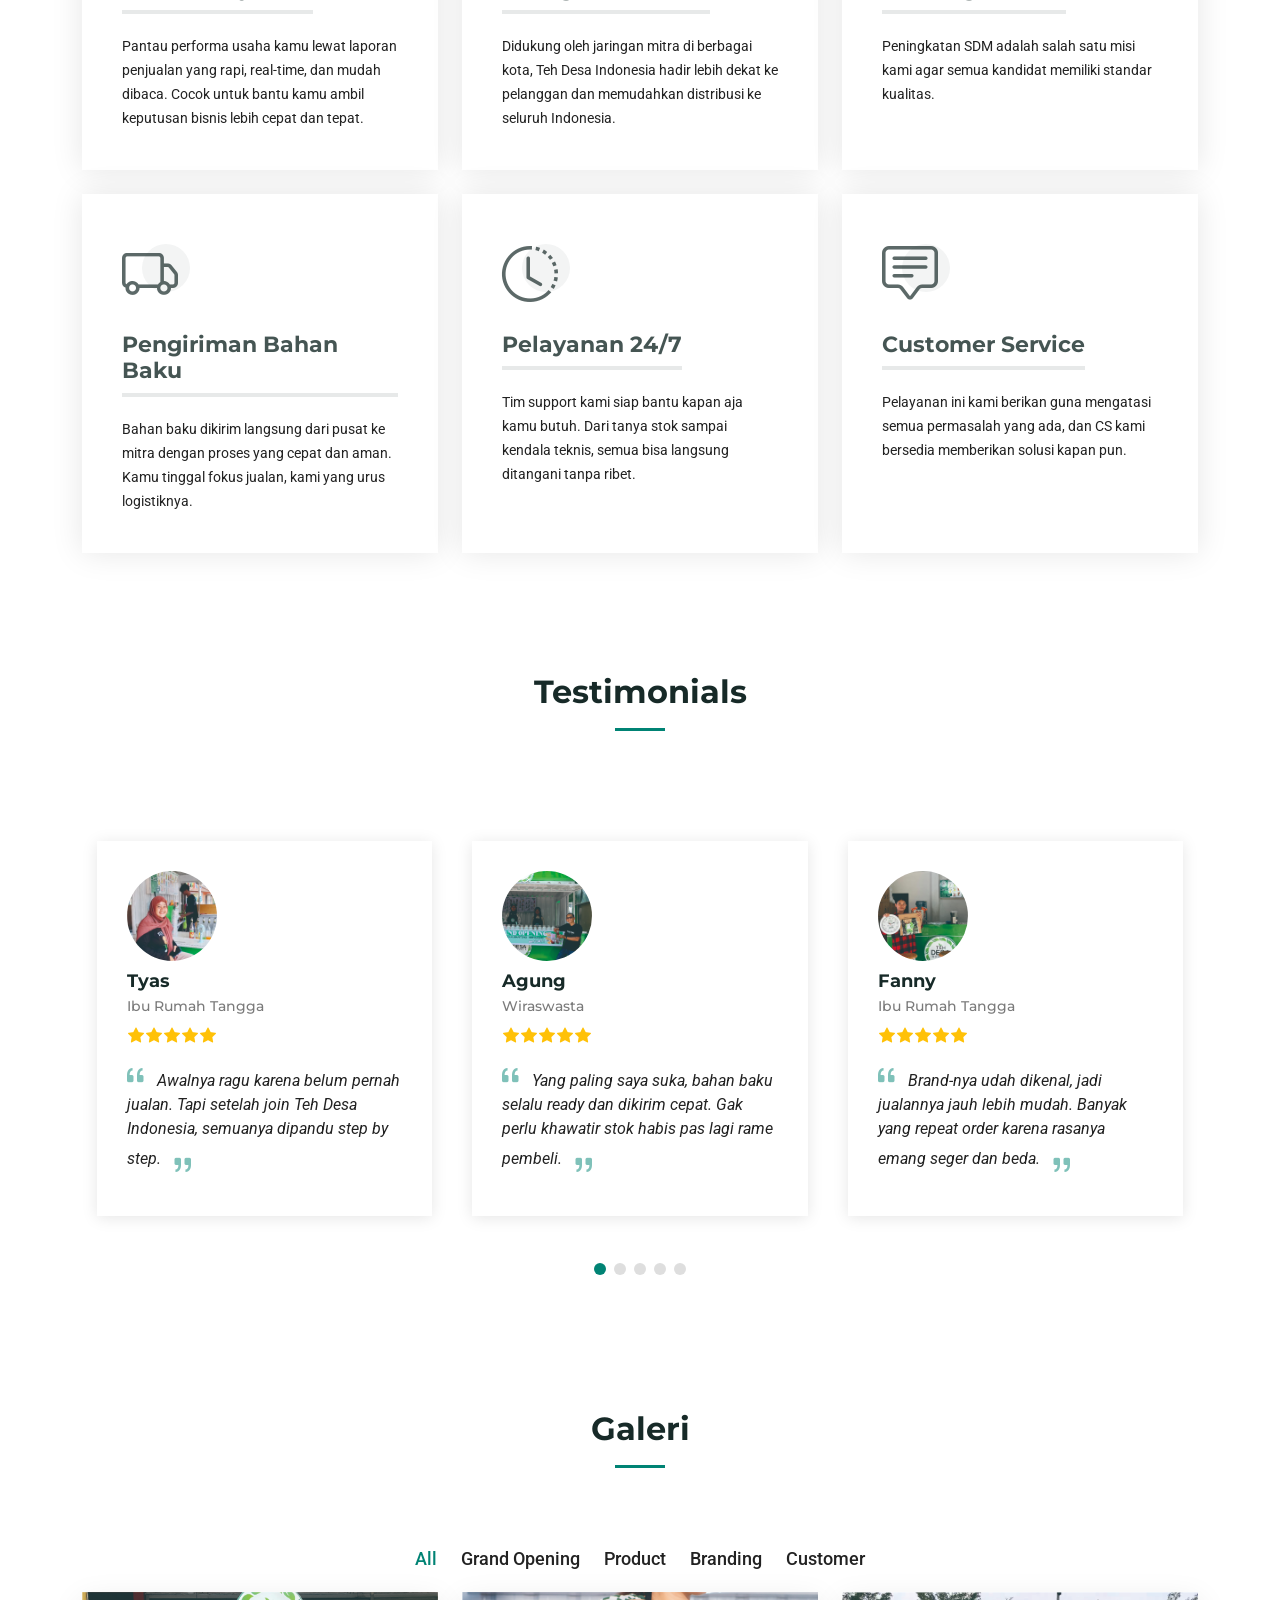
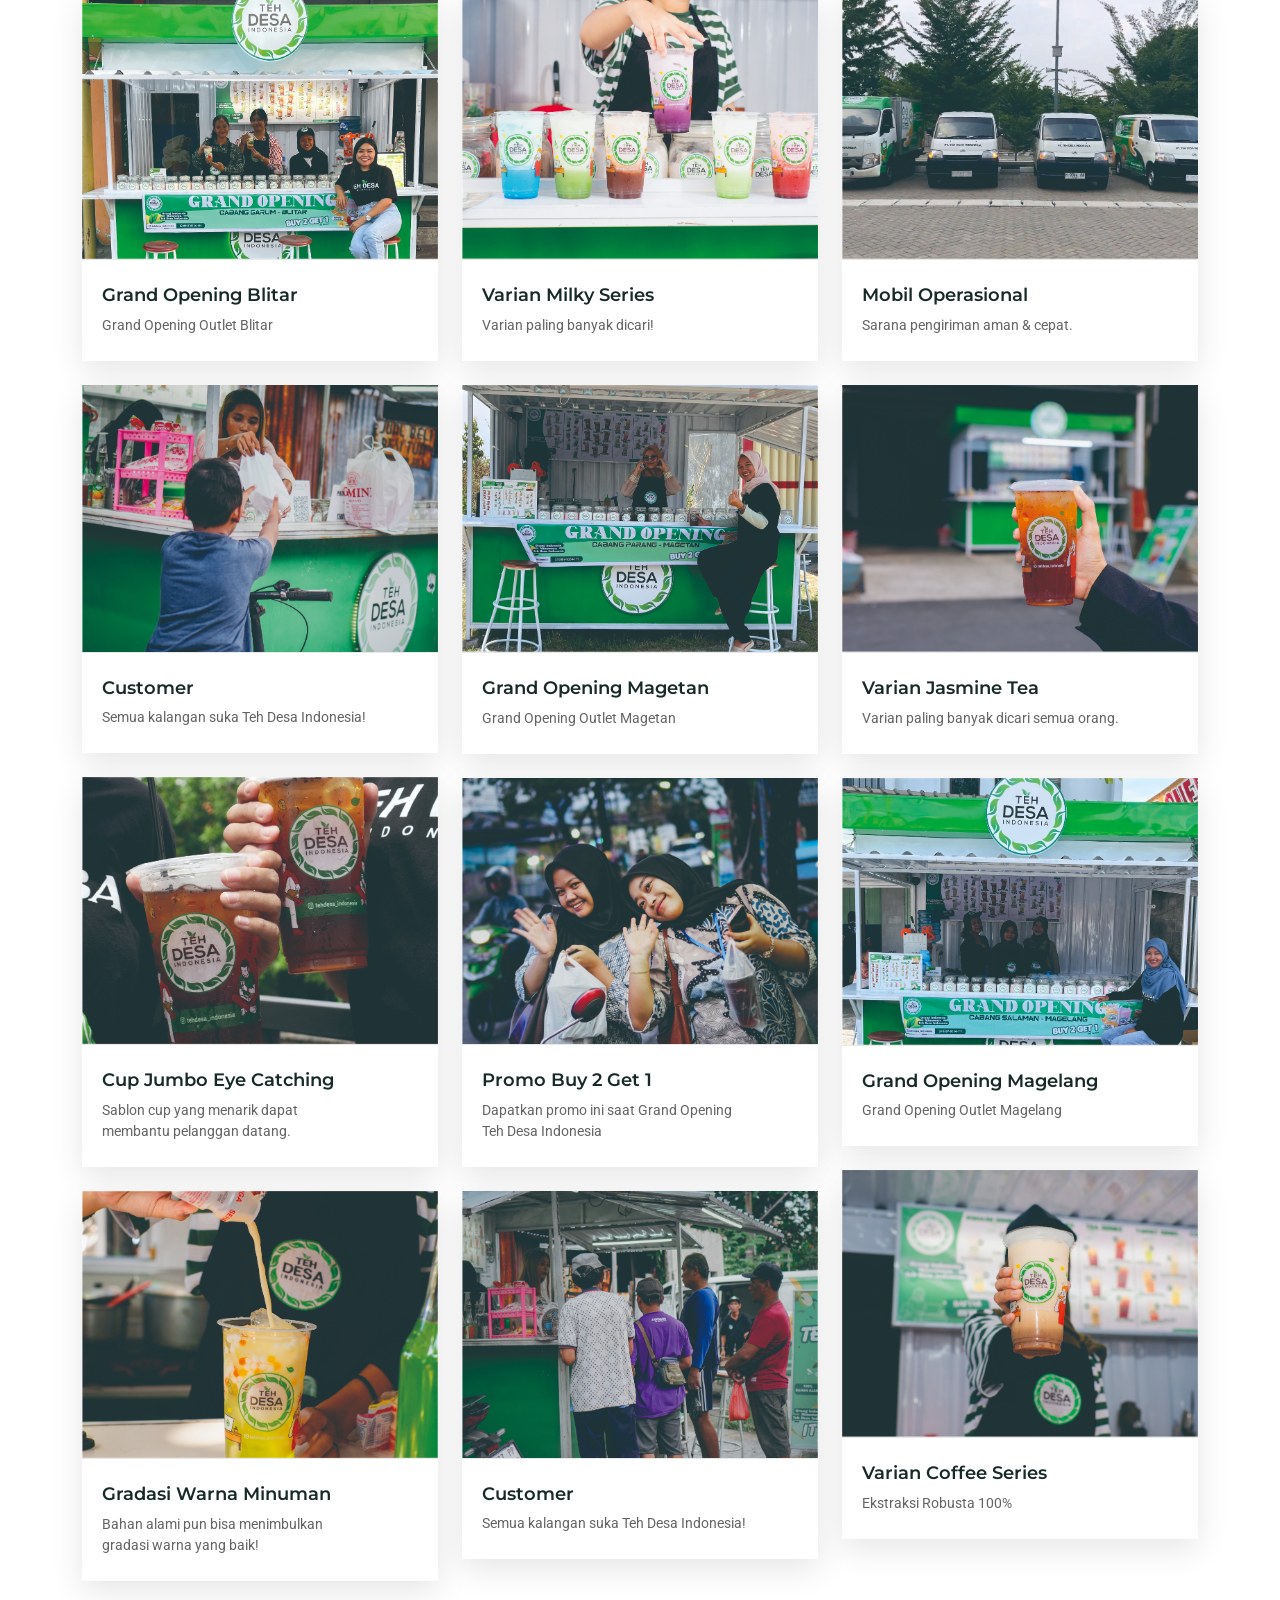
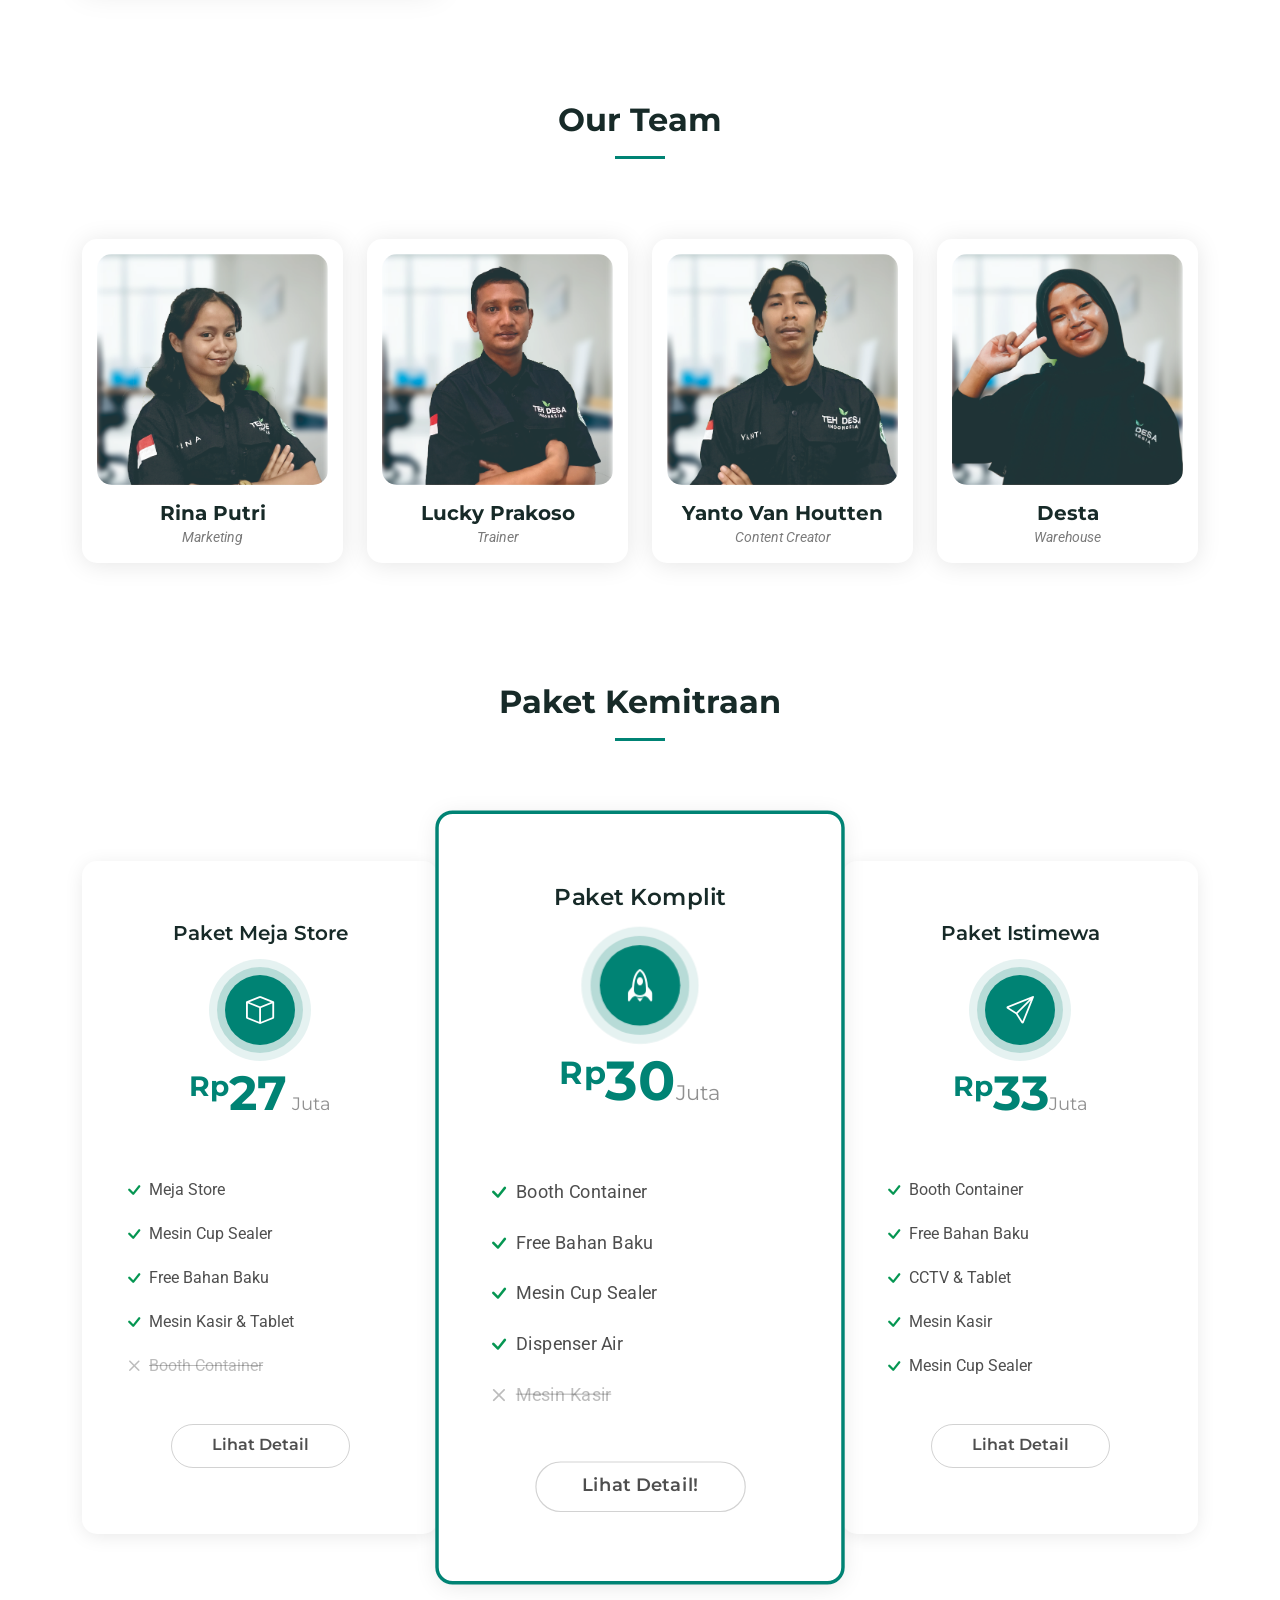
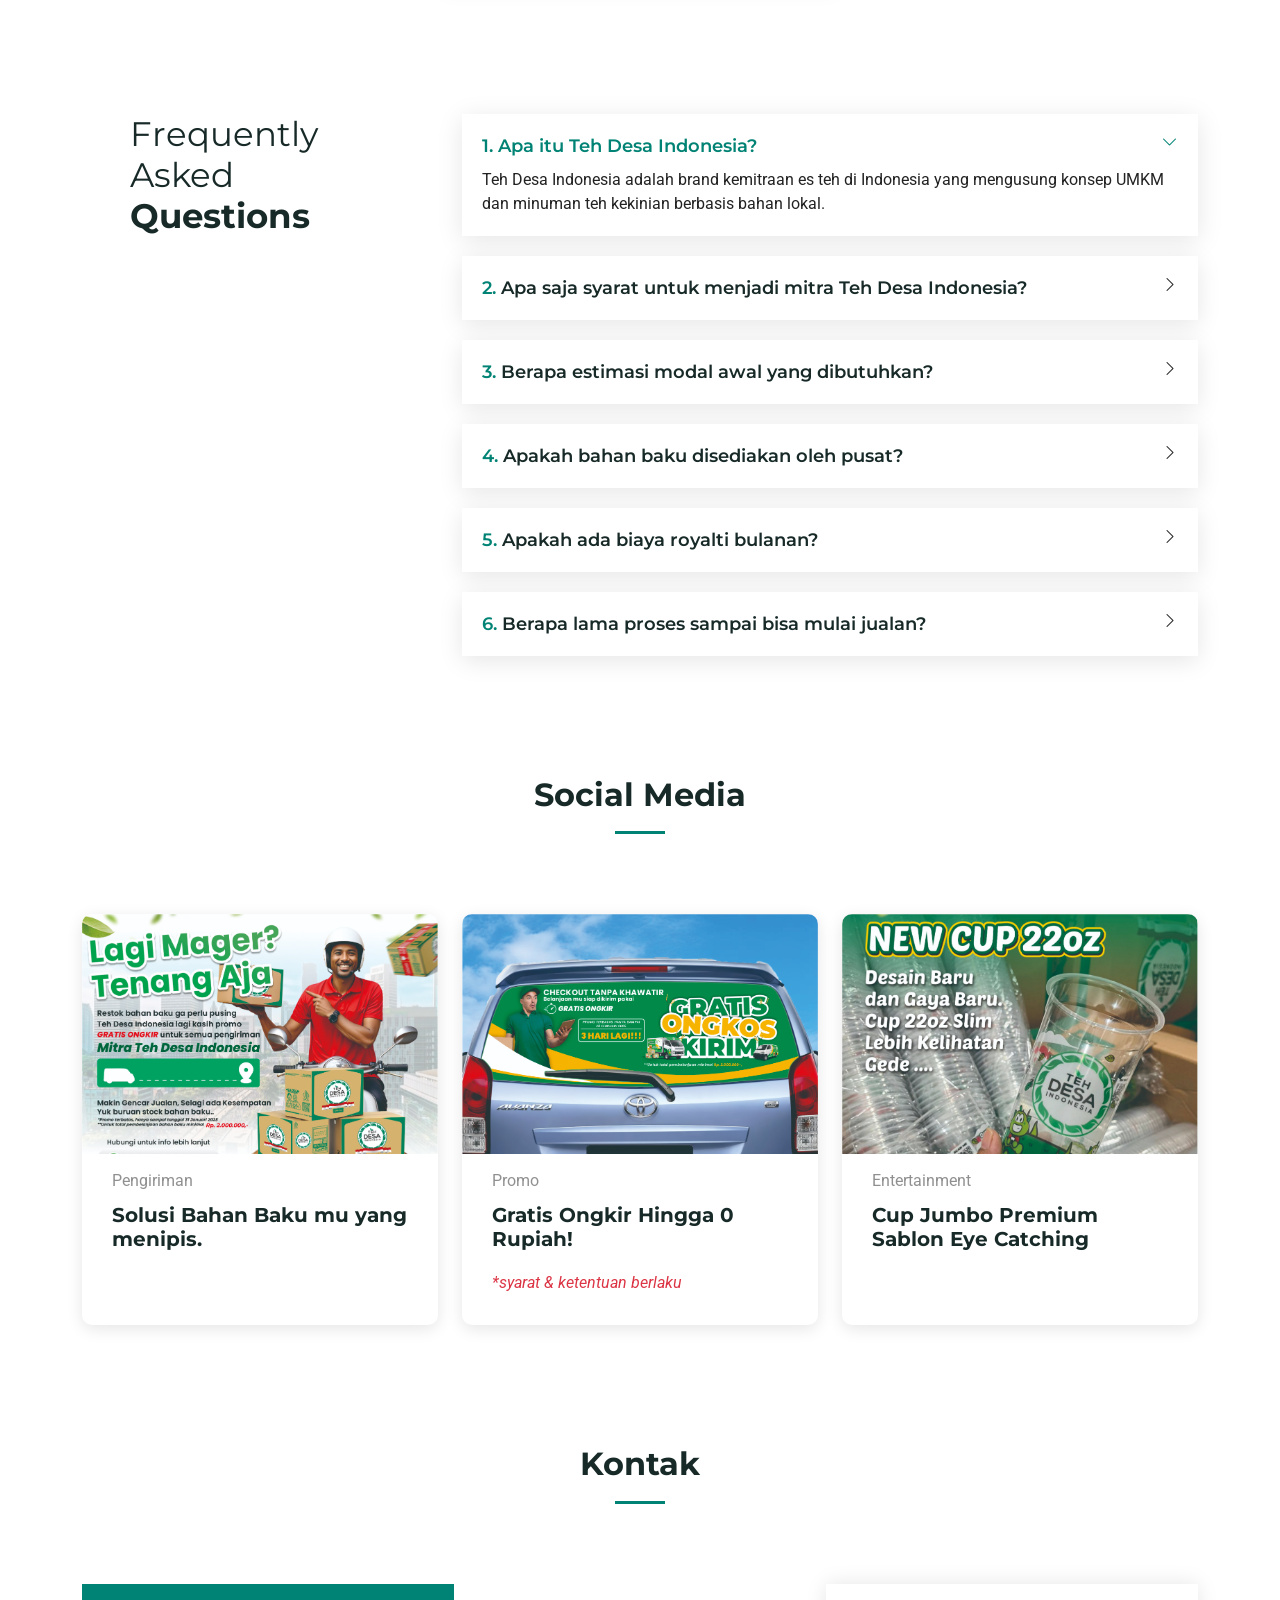
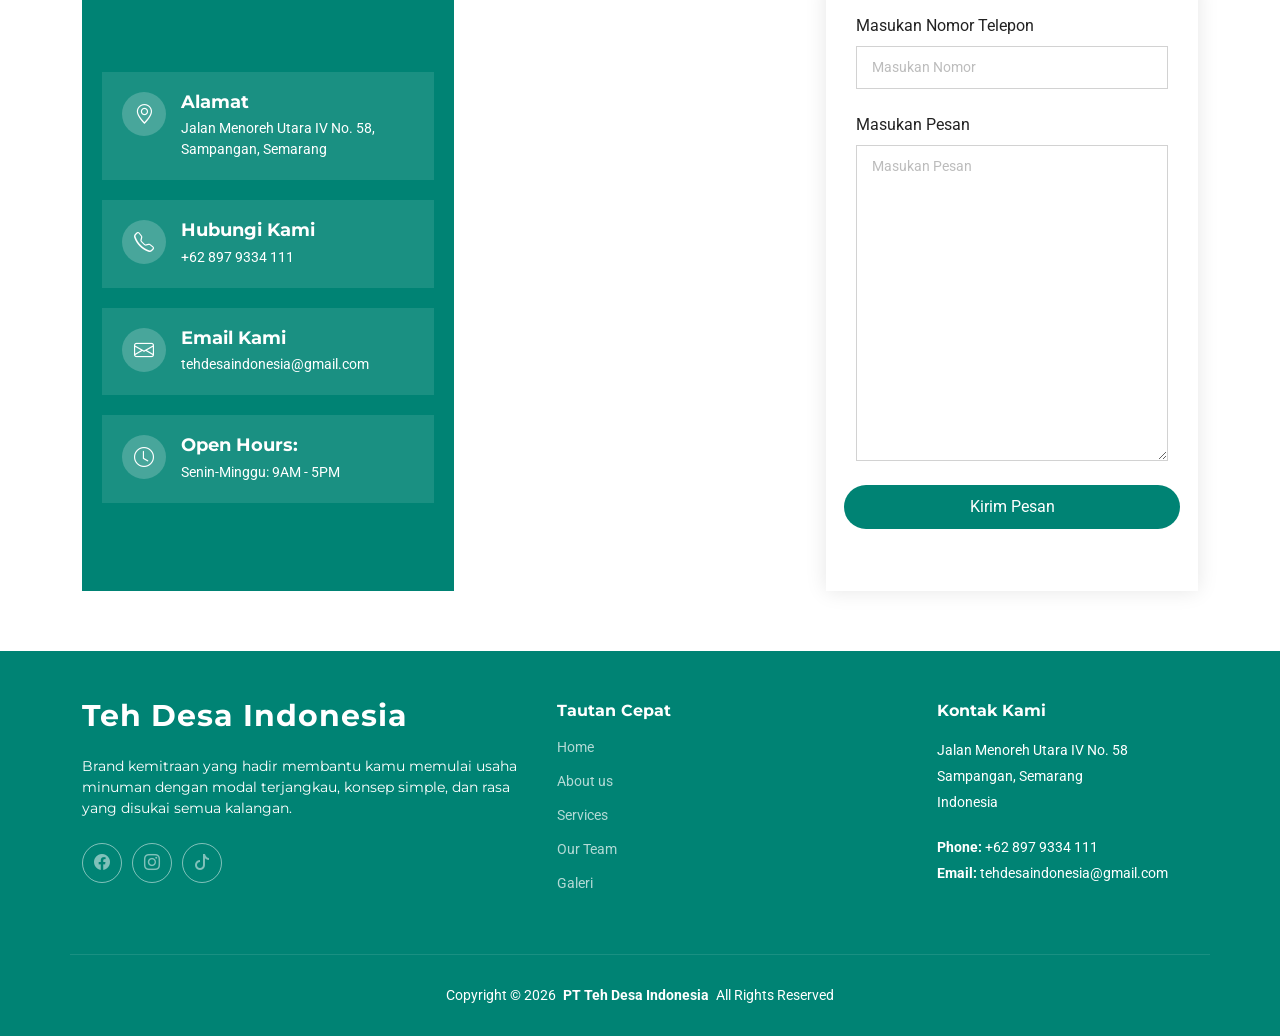
==== commit 85494896: "Update index.html" ====
--- a/index.html
+++ b/index.html
@@ -756,7 +756,7 @@
                 <li><i class="bi bi-check"></i> <span>Mesin Kasir & Tablet</span></li>
                 <li class="na"><i class="bi bi-x"></i> <span>Booth Container</span></li>
               </ul>
-              <div class="text-center"><a href="kemitraan/mejastore.html" class="buy-btn">Lihat Detail</a></div>
+              <div class="text-center"><a href="kemitraan/mejastore/index.html" class="buy-btn">Lihat Detail</a></div>
             </div>
           </div><!-- End Pricing Item -->
 
@@ -775,7 +775,7 @@
                 <li><i class="bi bi-check"></i> <span>Dispenser Air</span></li>
                  <li class="na"><i class="bi bi-x"></i> <span>Mesin Kasir</span></li>
               </ul>
-              <div class="text-center"><a href="kemitraan/komplit.html" class="buy-btn">Lihat Detail!</a></div>
+              <div class="text-center"><a href="kemitraan/komplit/index.html" class="buy-btn">Lihat Detail!</a></div>
             </div>
           </div><!-- End Pricing Item -->
 
@@ -793,7 +793,7 @@
                 <li><i class="bi bi-check"></i> <span>Mesin Kasir</span></li>
                 <li><i class="bi bi-check"></i> <span>Mesin Cup Sealer</span></li>
               </ul>
-              <div class="text-center"><a href="kemitraan/istimewa.html" class="buy-btn">Lihat Detail</a></div>
+              <div class="text-center"><a href="kemitraan/istimewa/index.html" class="buy-btn">Lihat Detail</a></div>
             </div>
           </div><!-- End Pricing Item -->
 
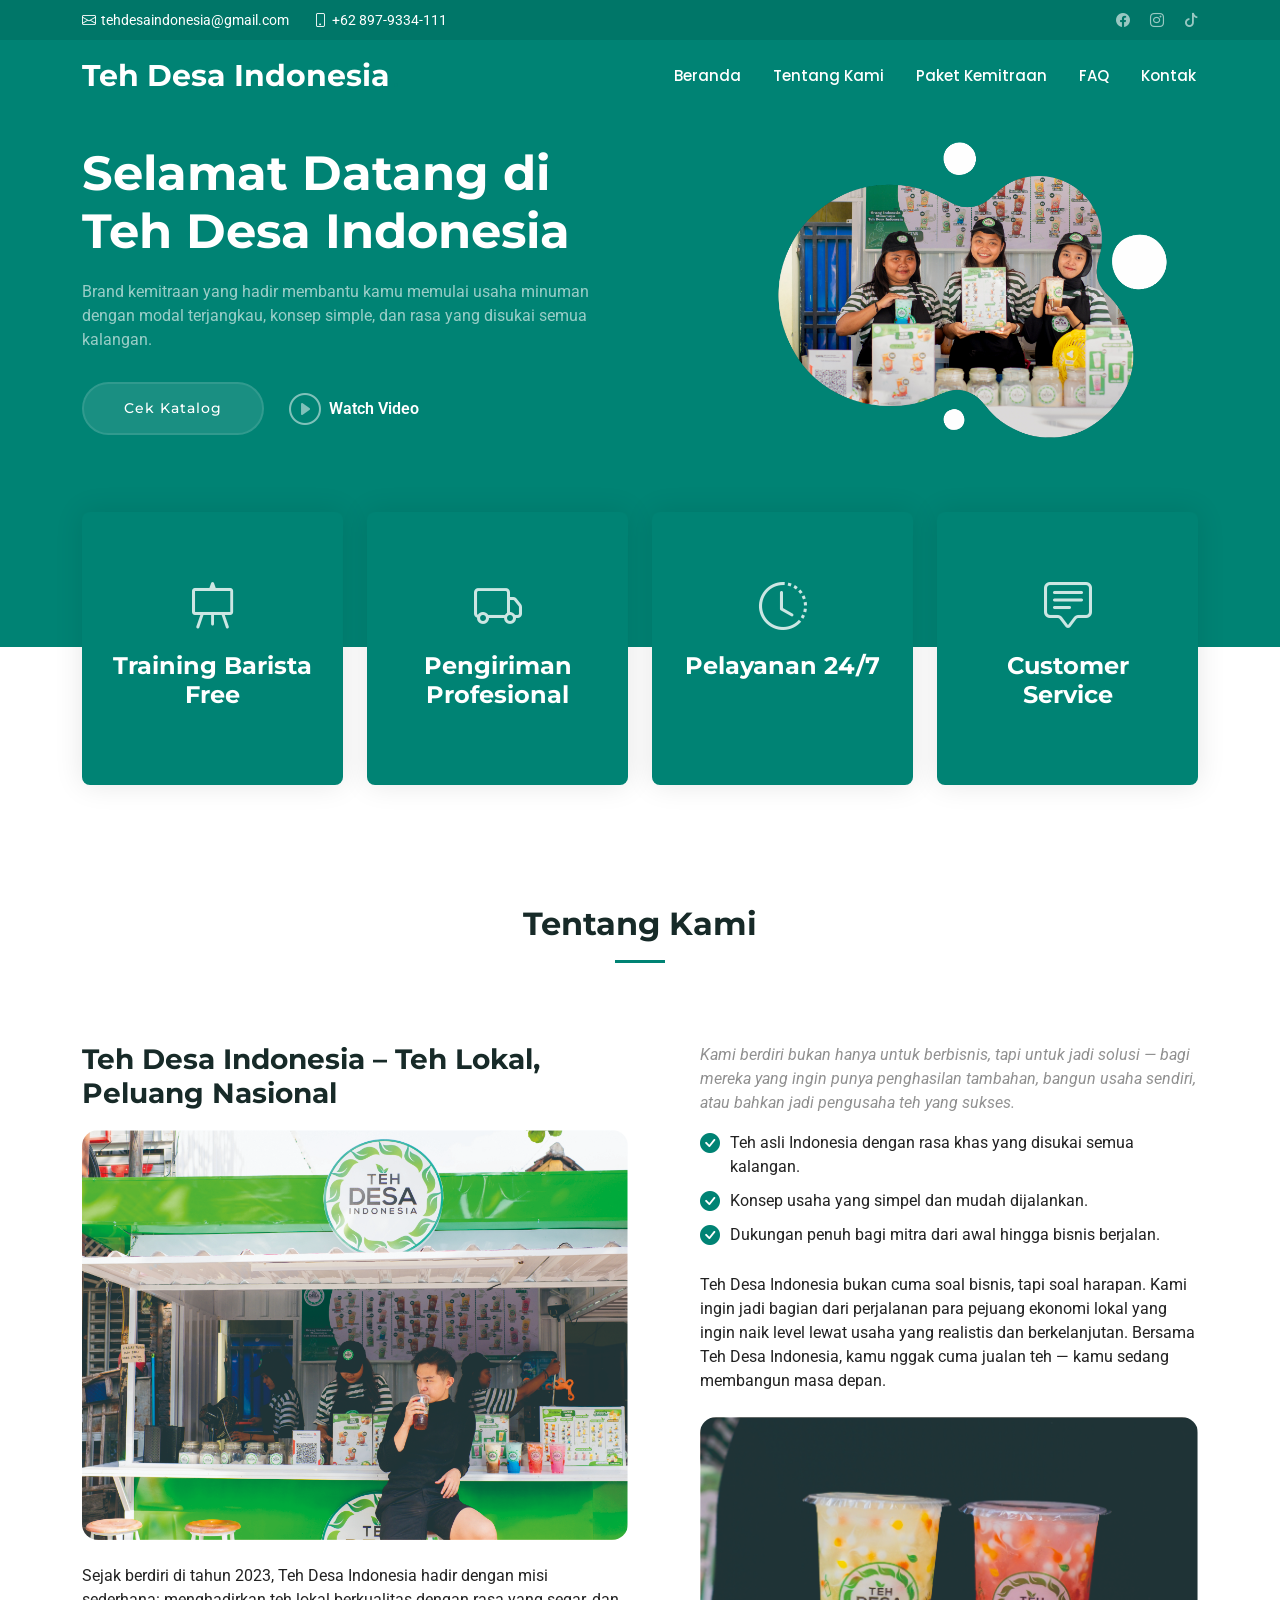
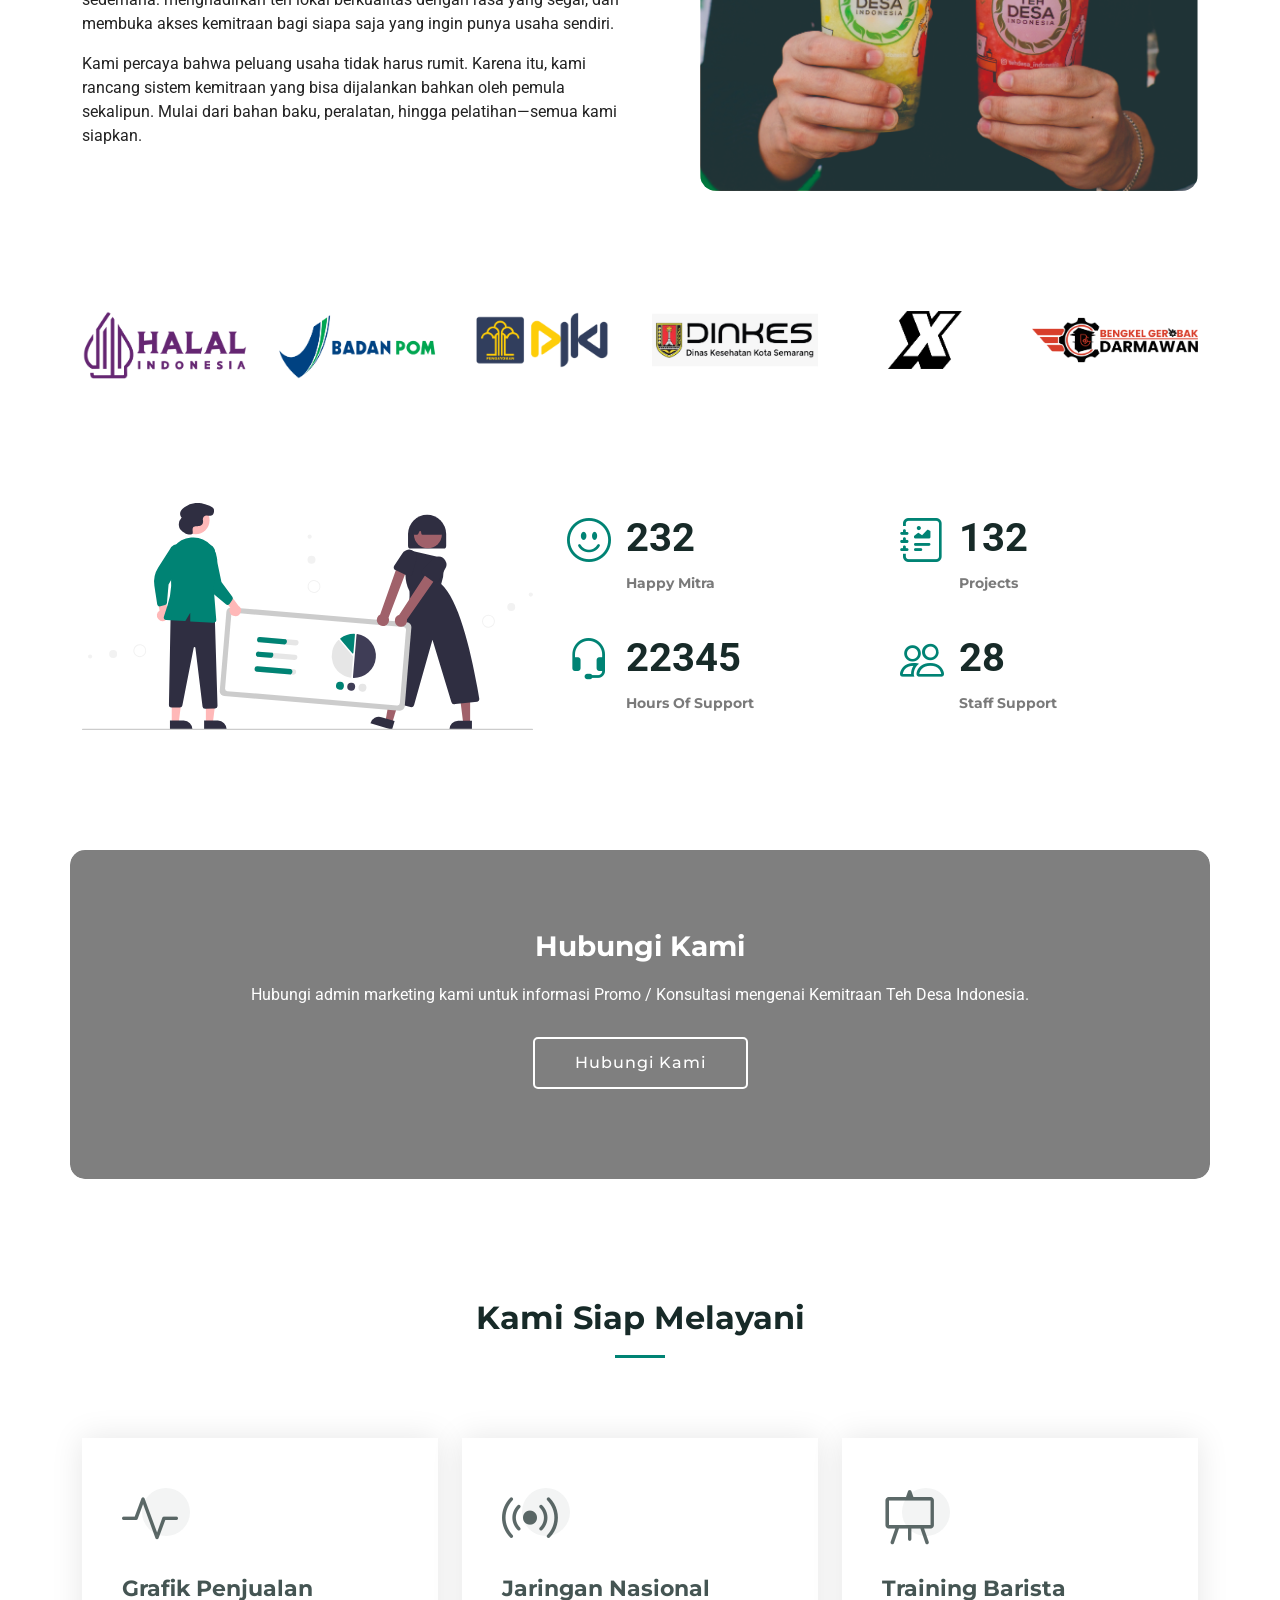
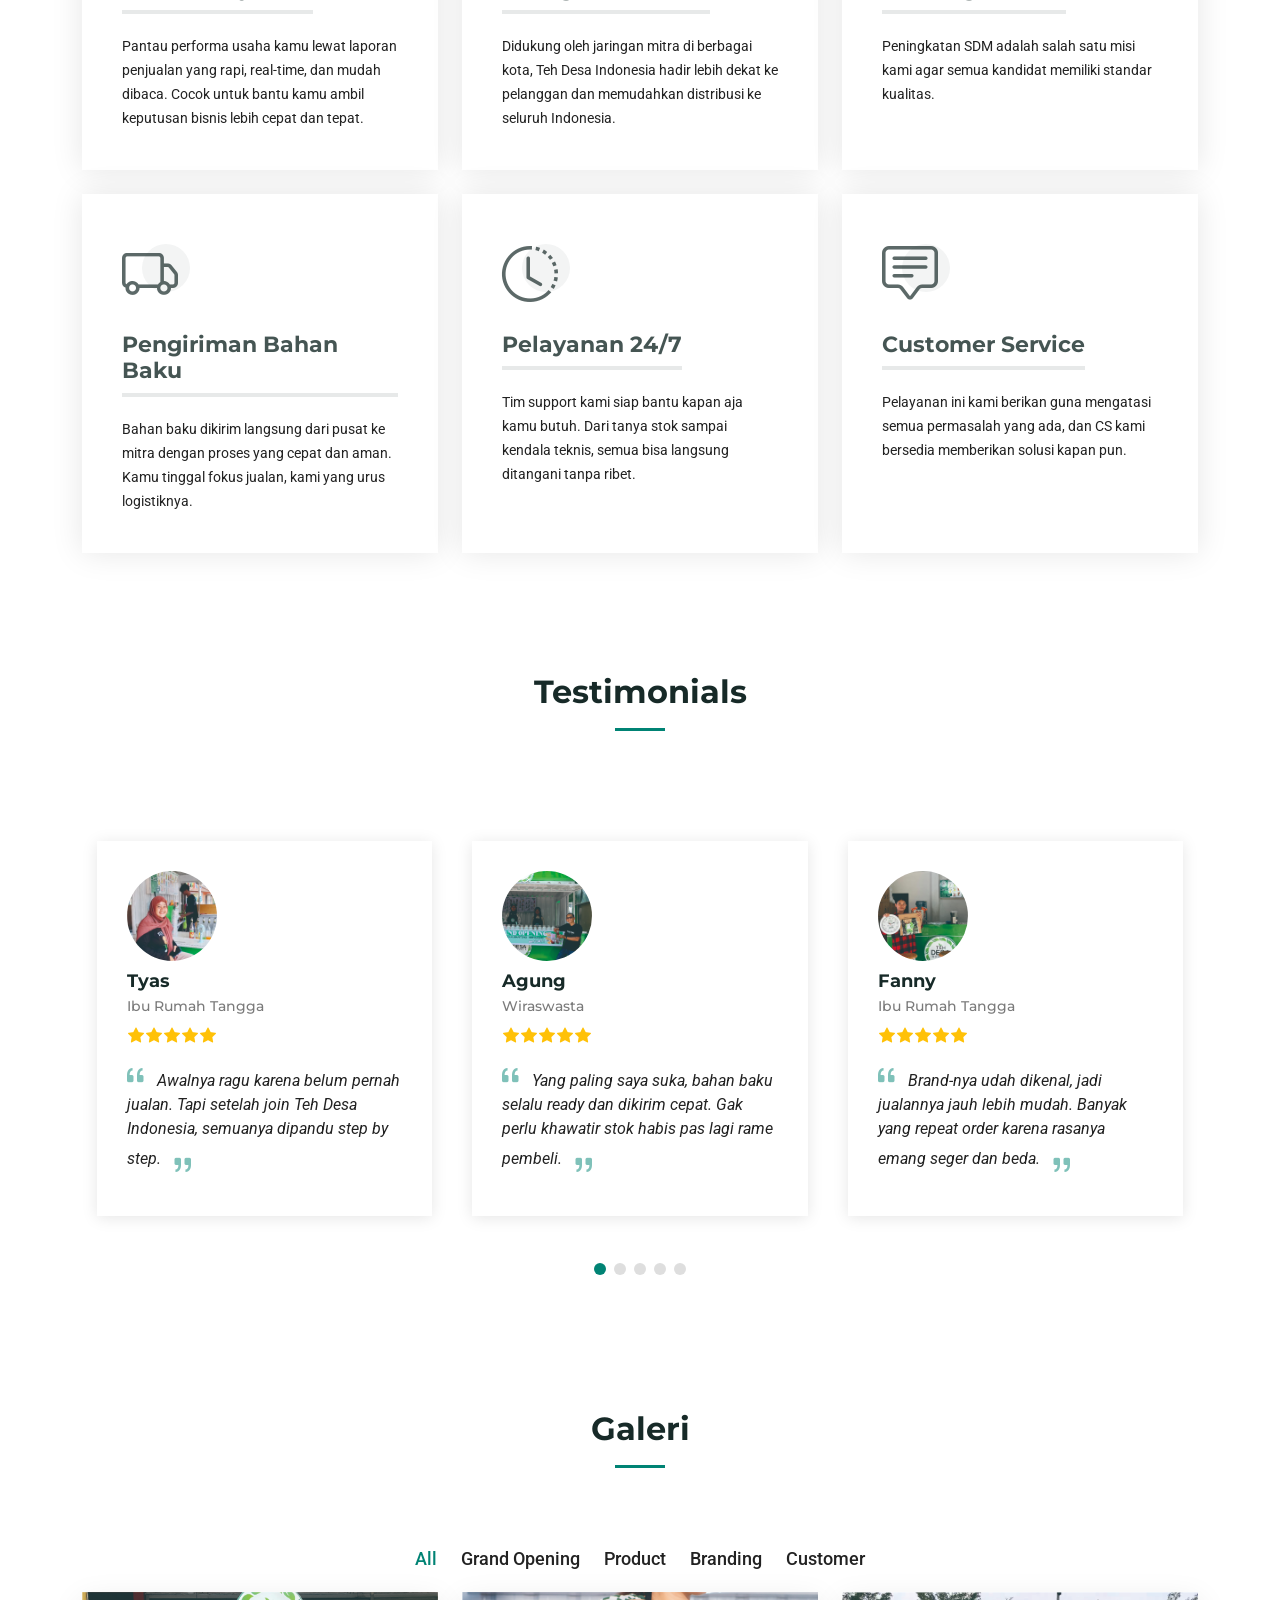
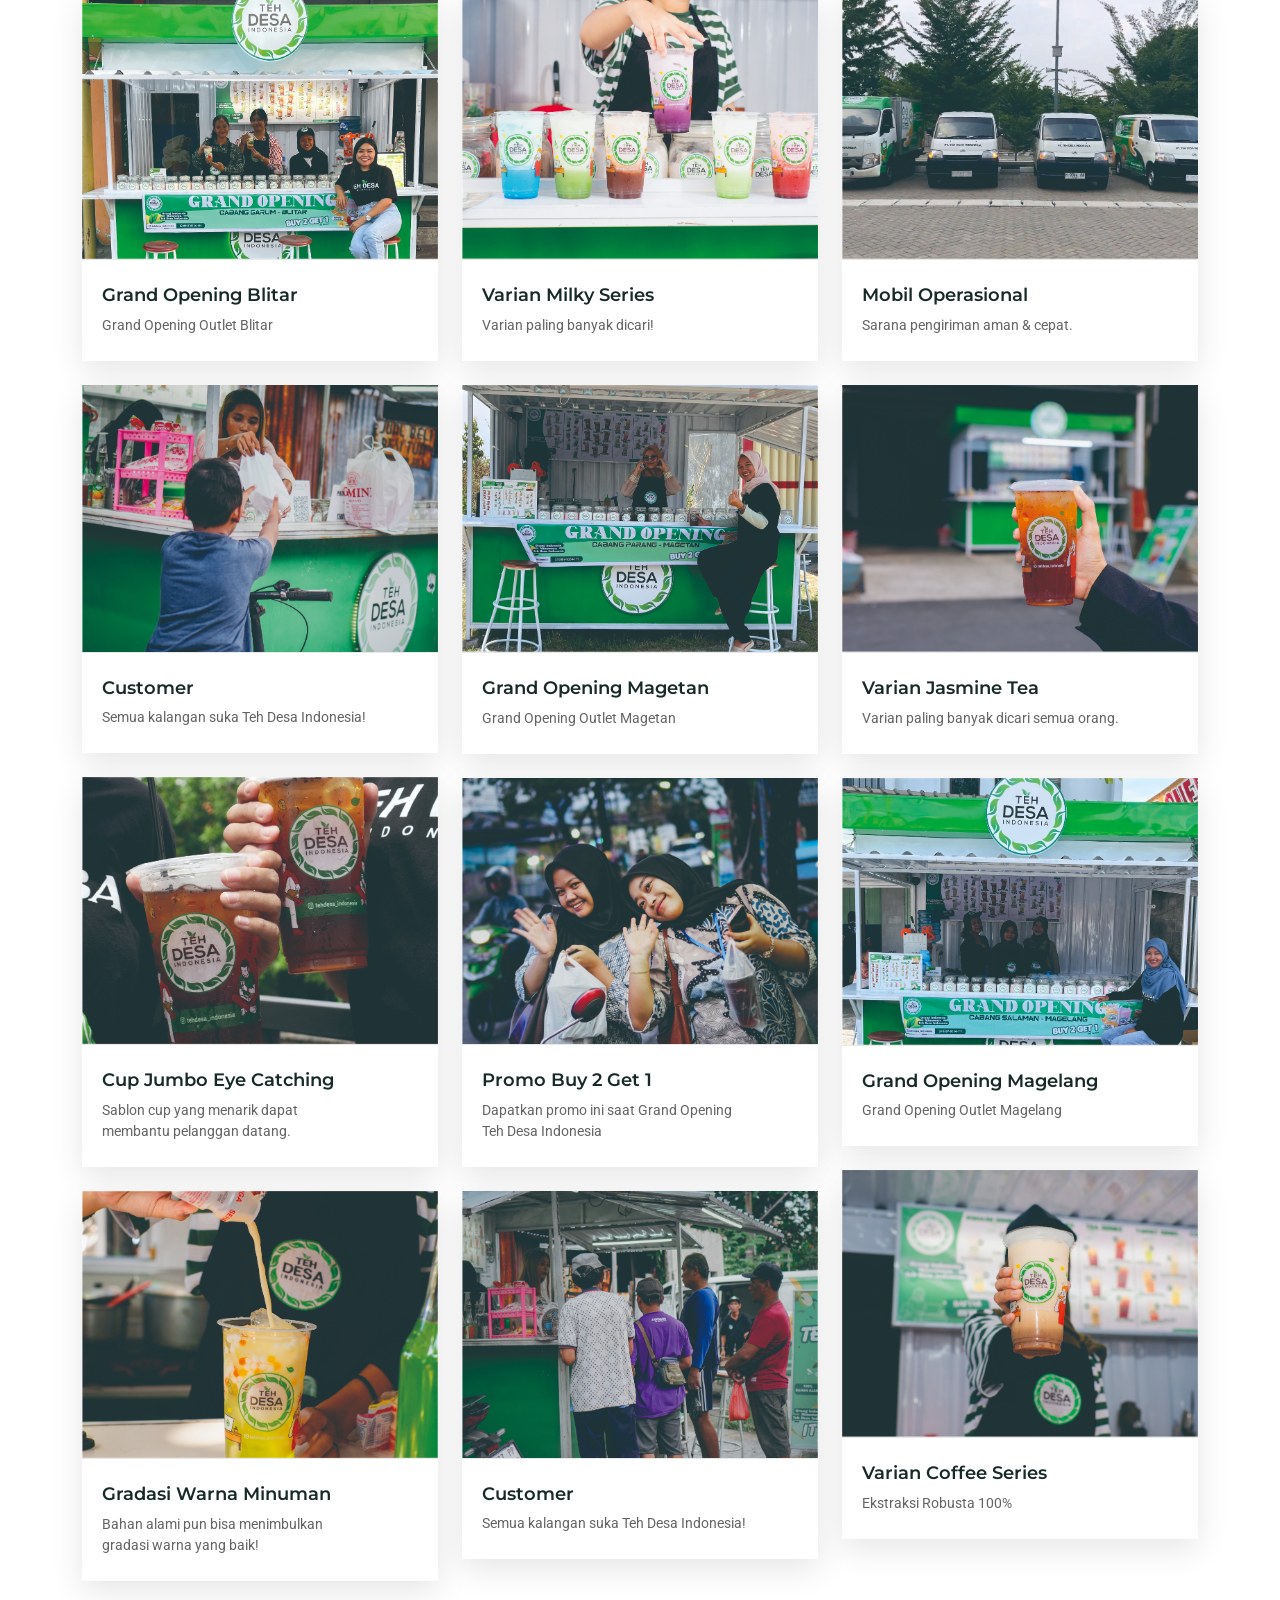
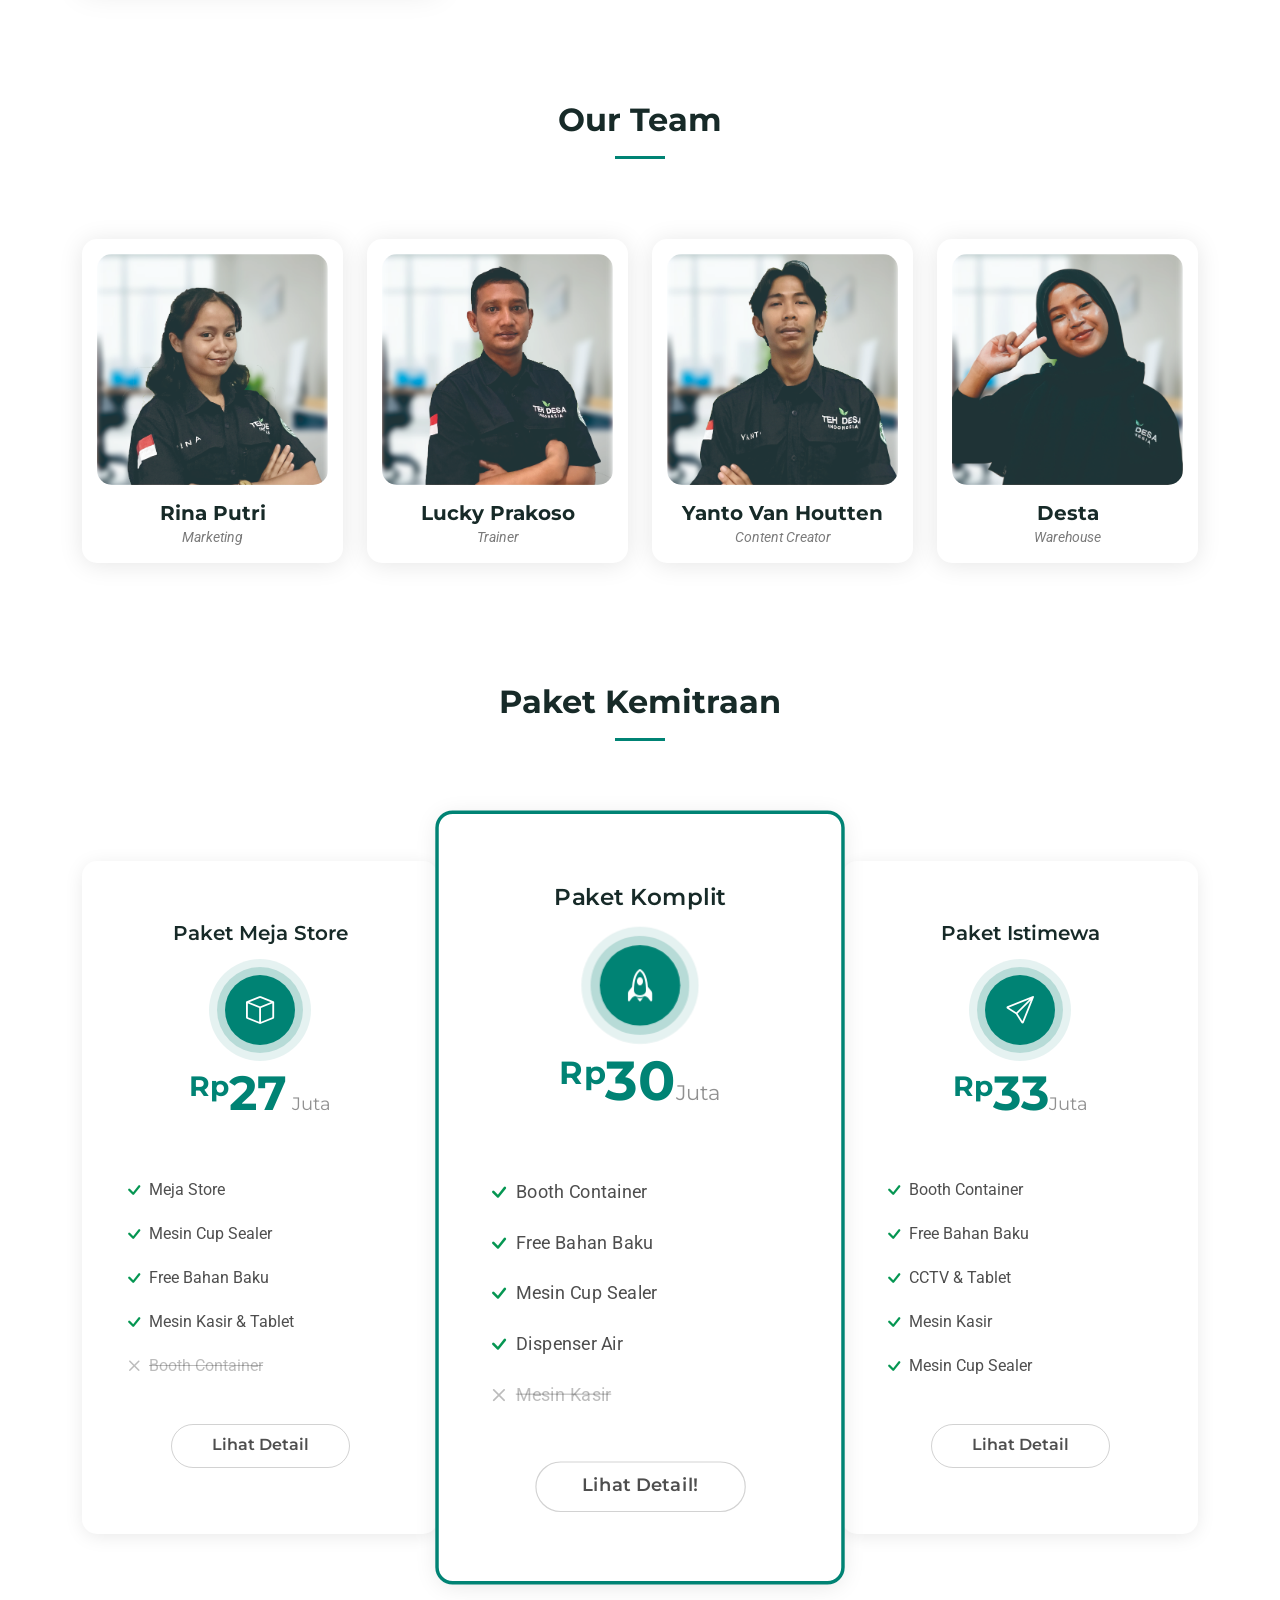
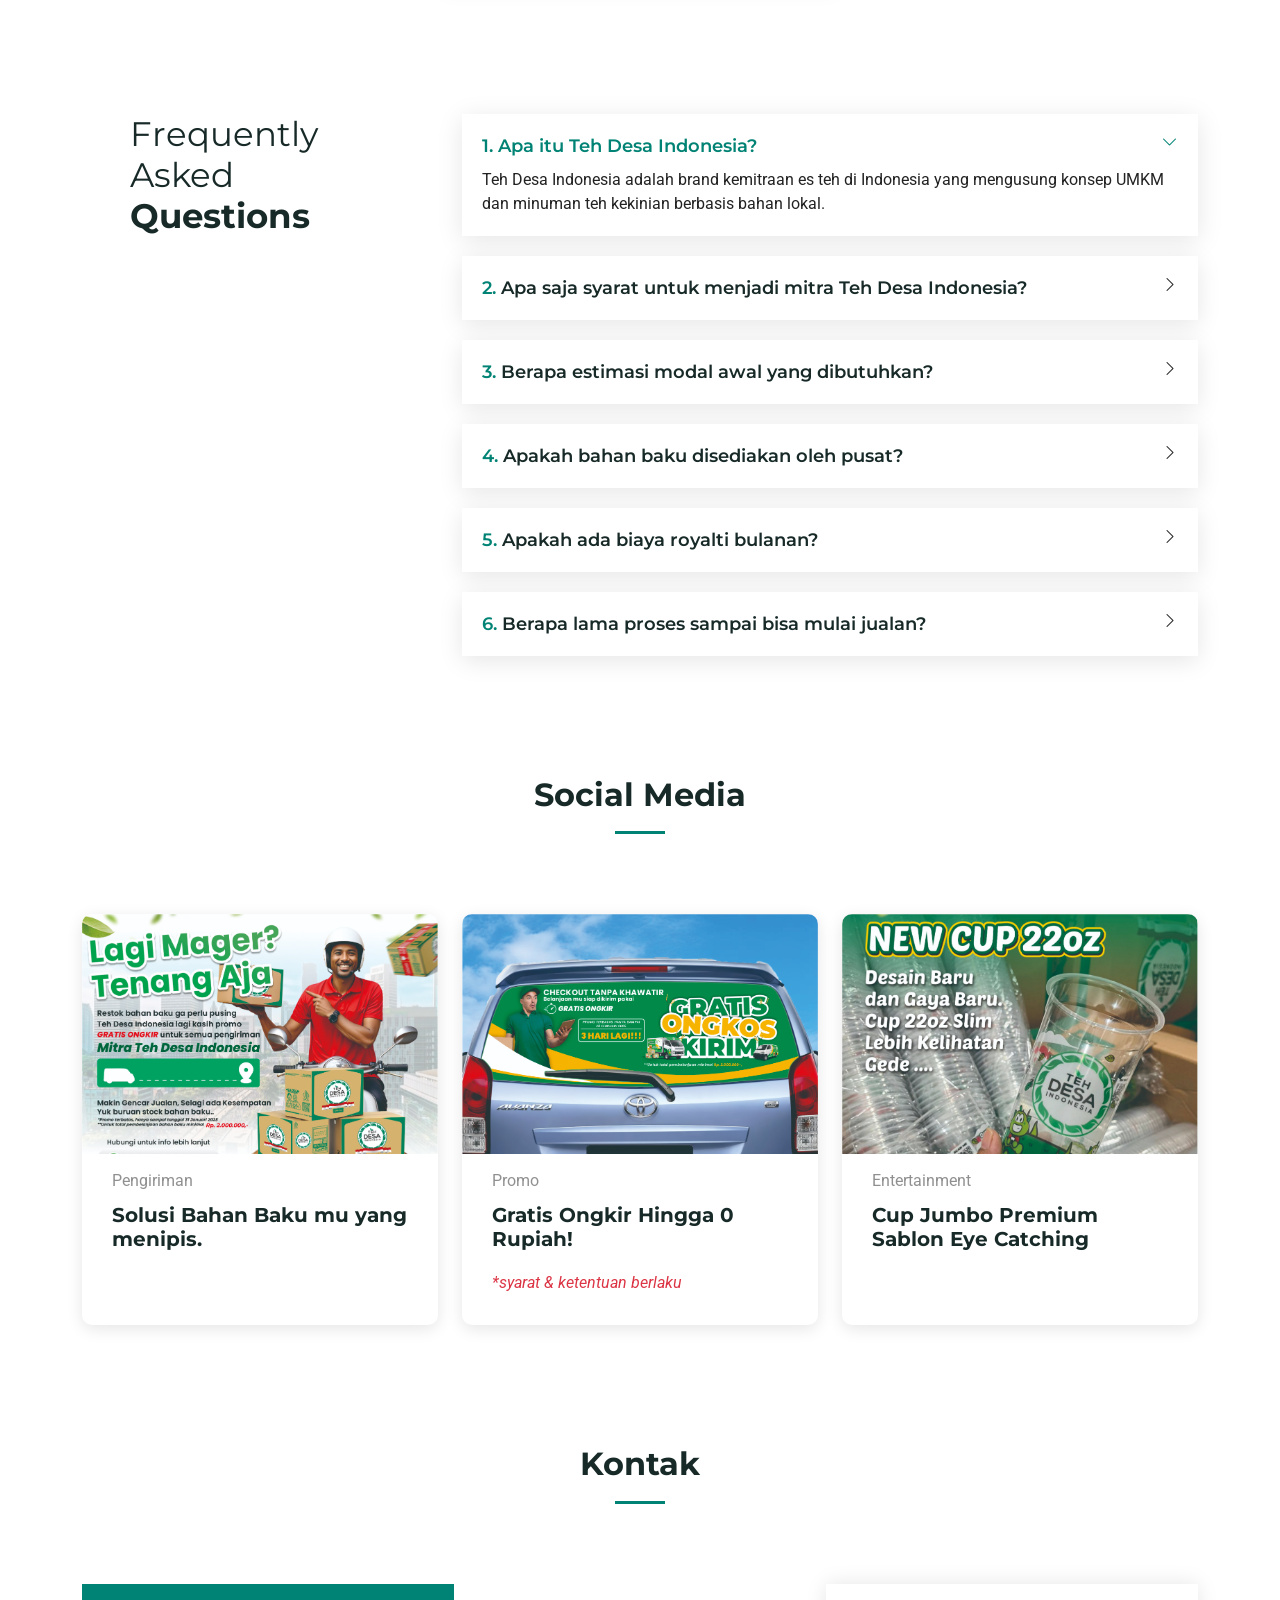
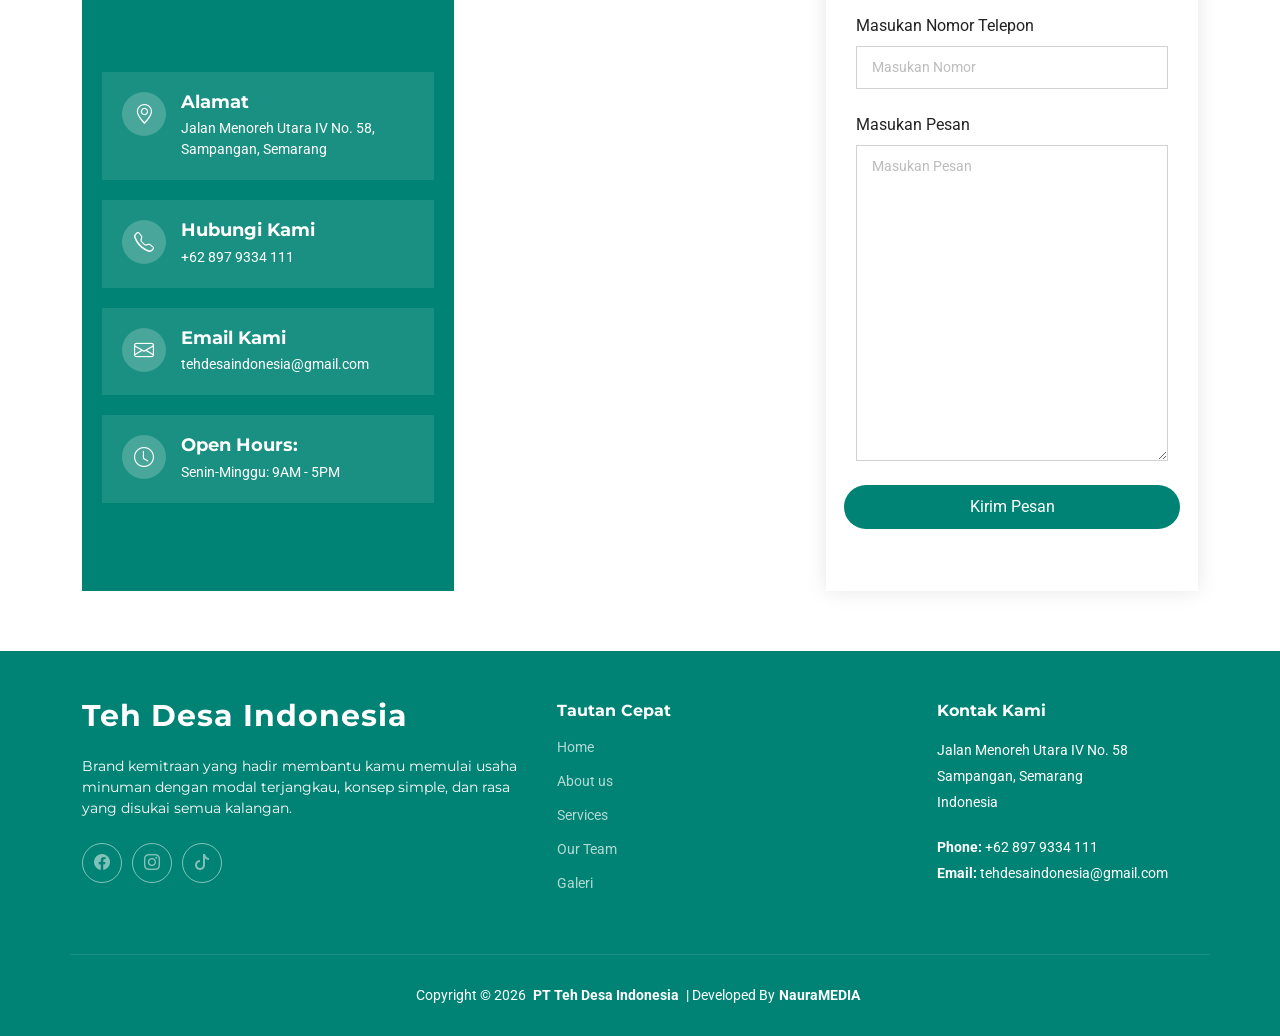
==== commit f52e7b60: "Update index.html" ====
--- a/index.html
+++ b/index.html
@@ -1071,7 +1071,7 @@
   <p>
    Copyright © <span id="year"></span>
     <strong class="px-1 sitename">PT Teh Desa Indonesia</strong>
-    <span>All Rights Reserved</span>
+    <span>| Developed By</span><strong class="px-1 sitename">NauraMEDIA</strong>
   </p>
 </div>
 
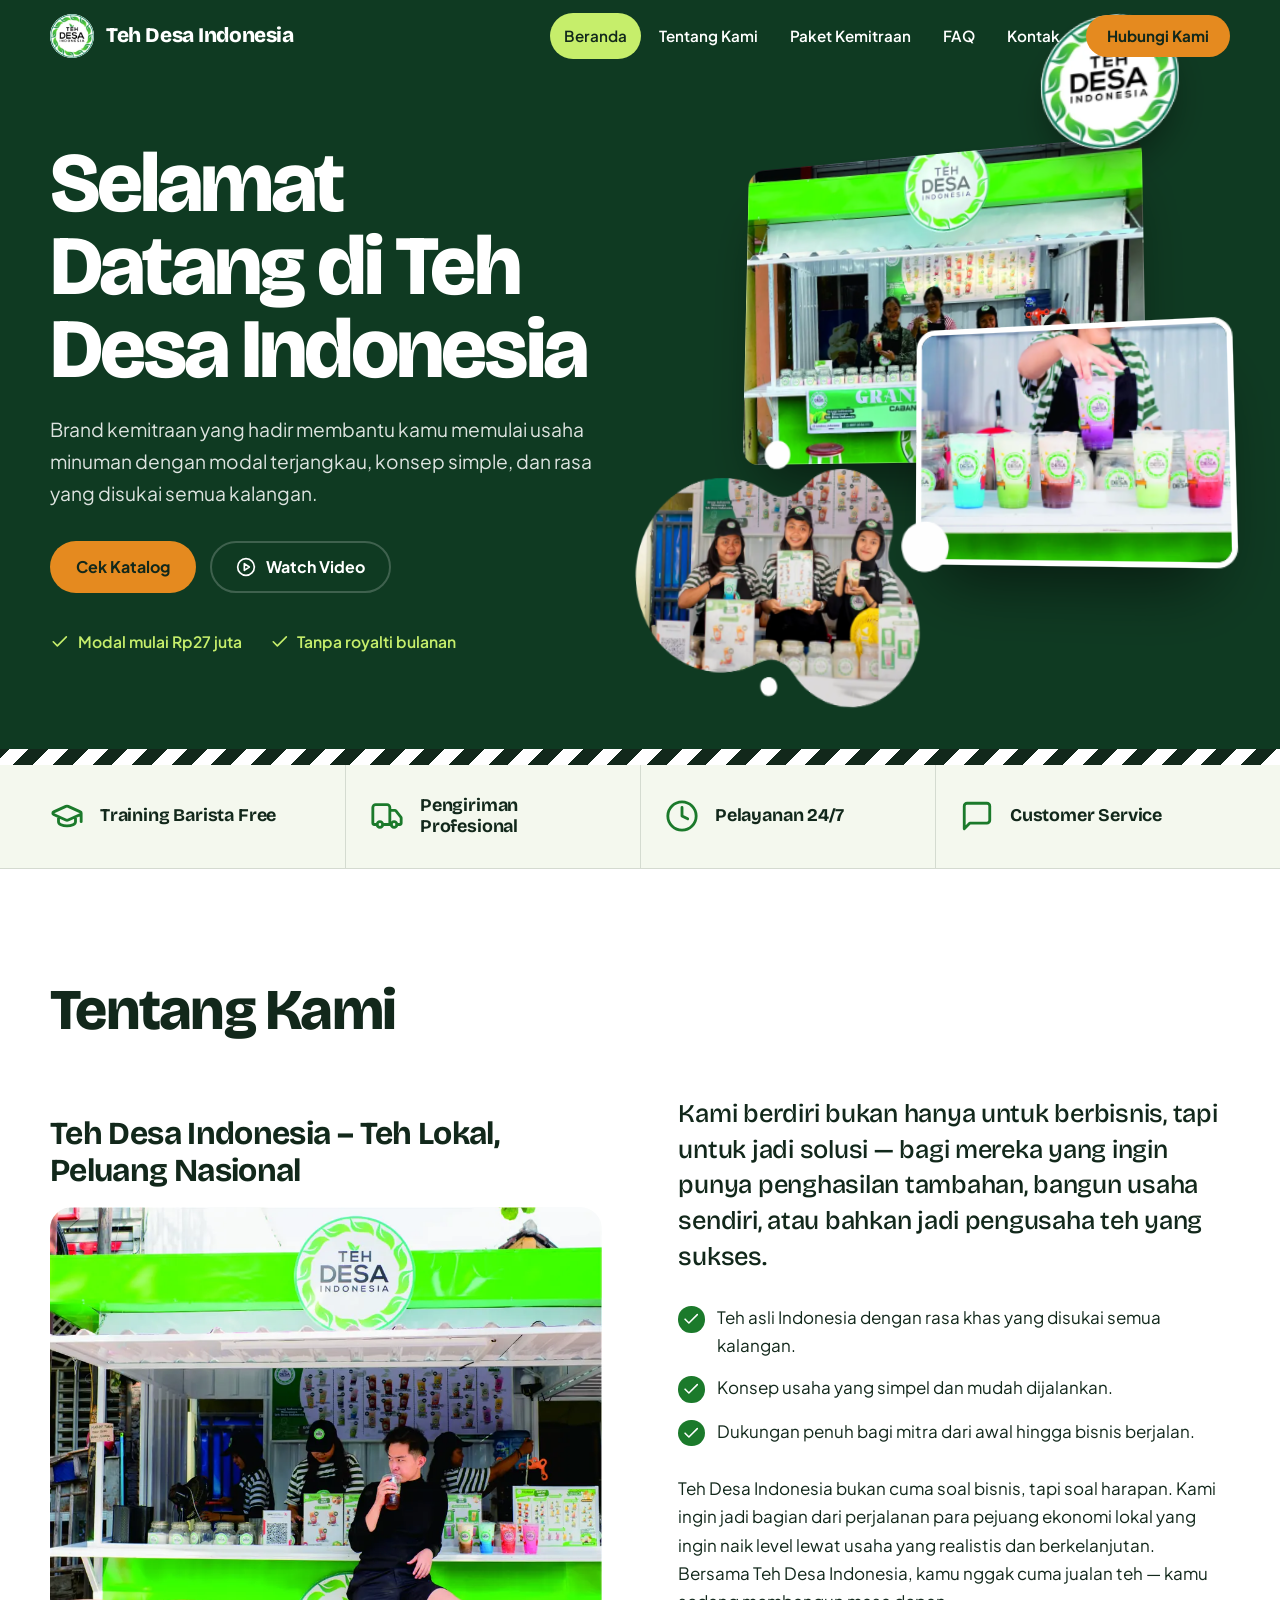
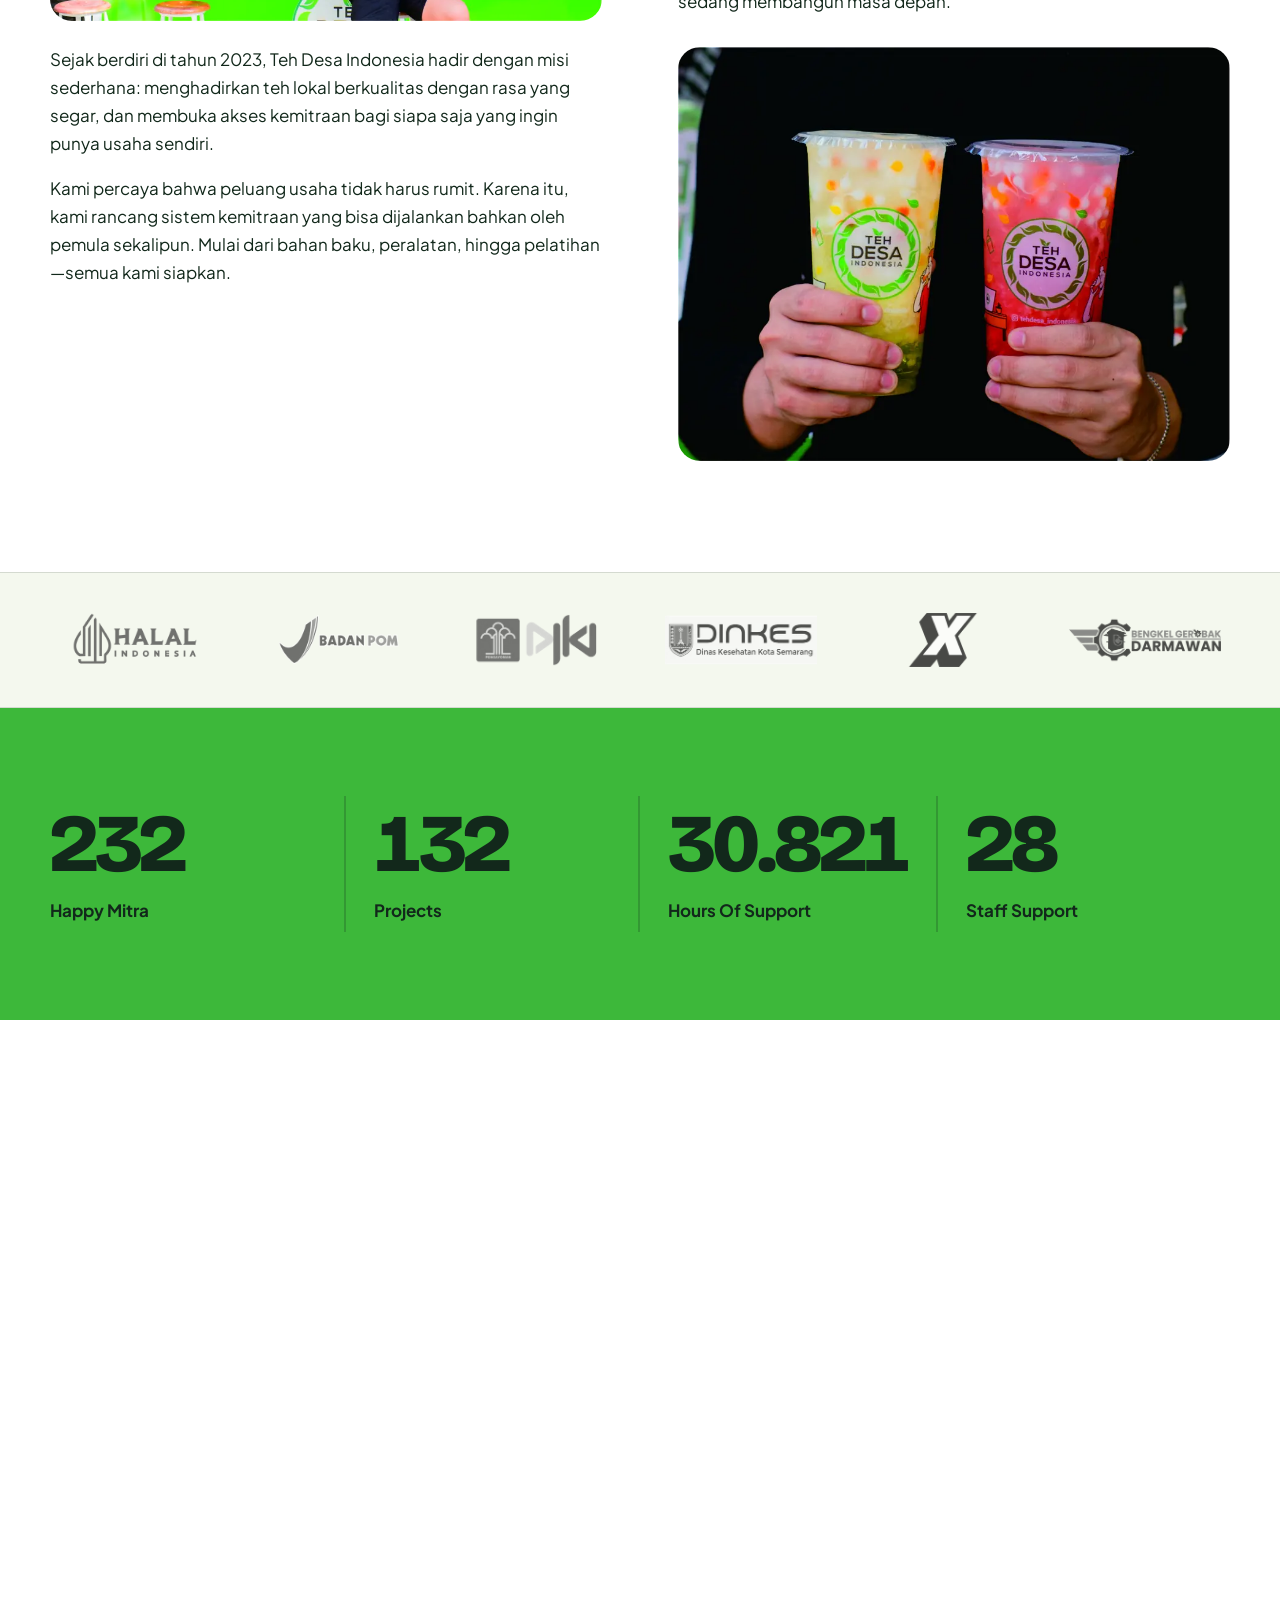
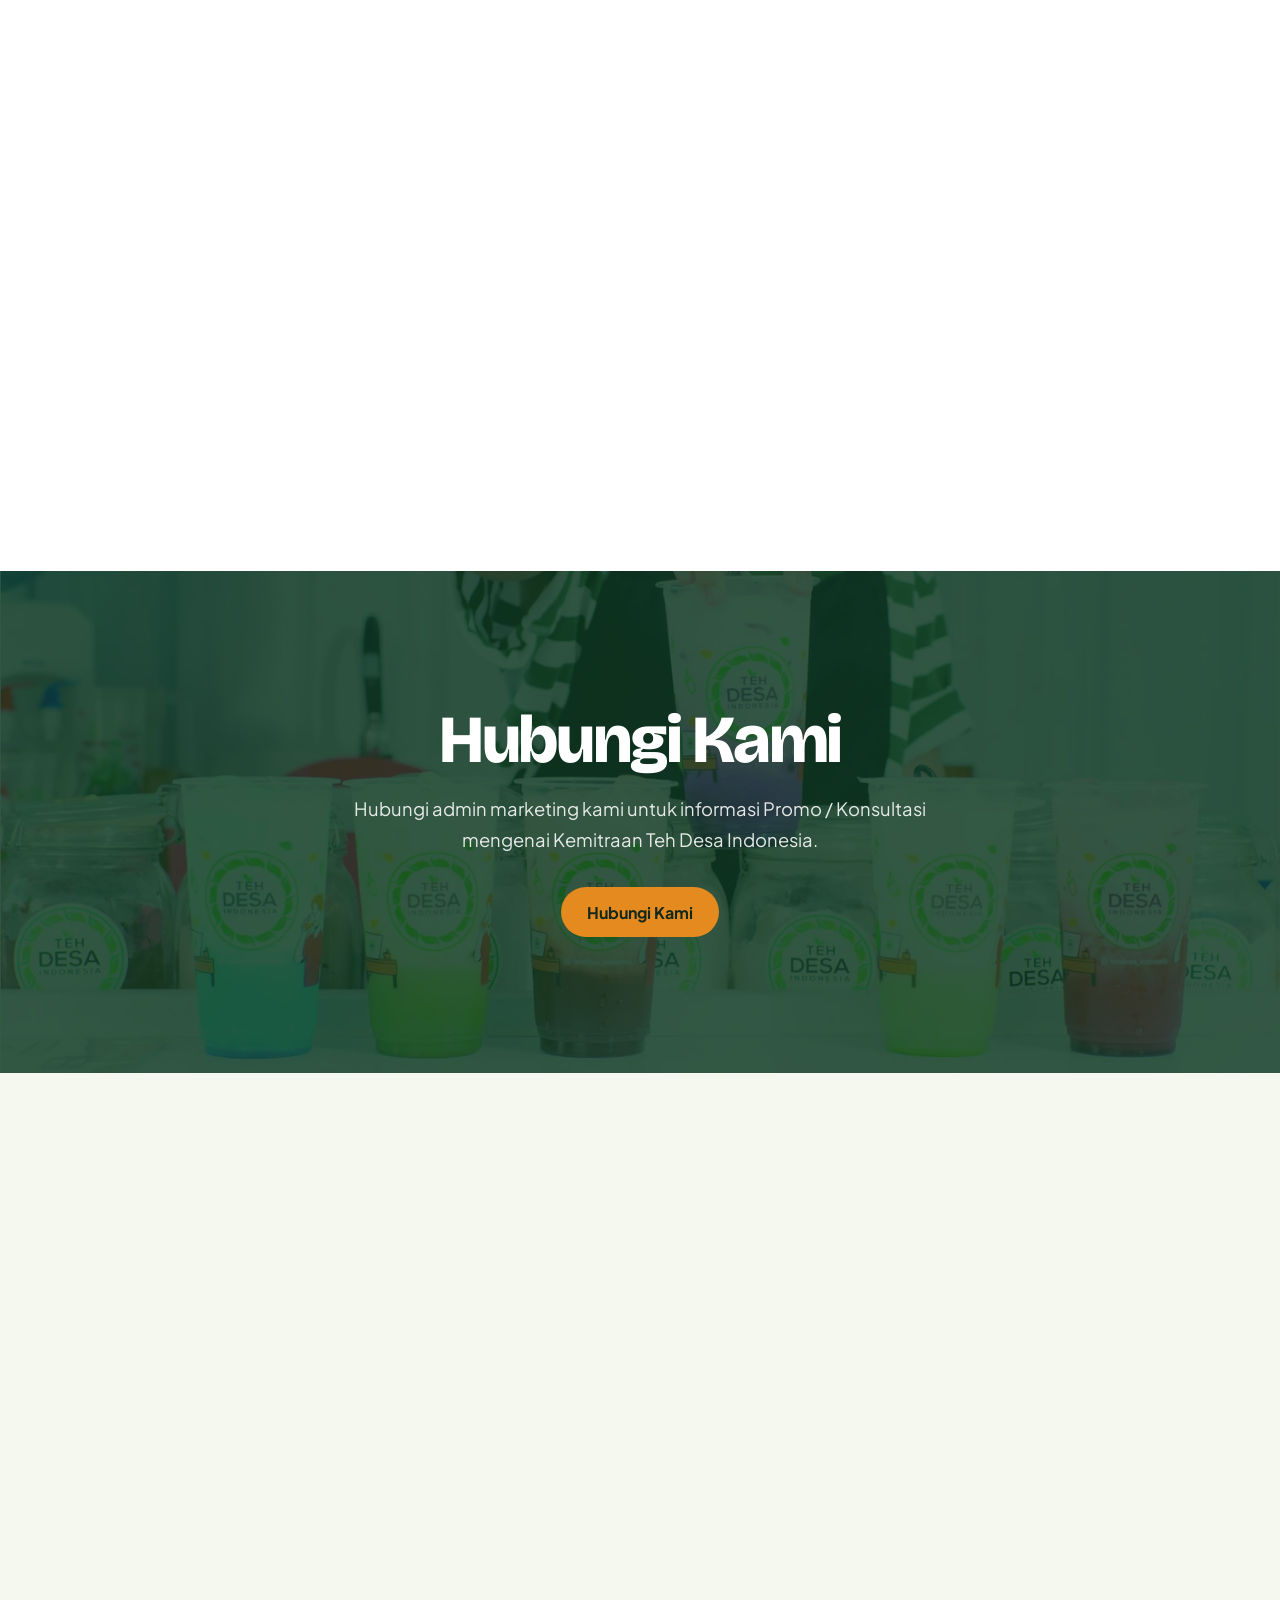
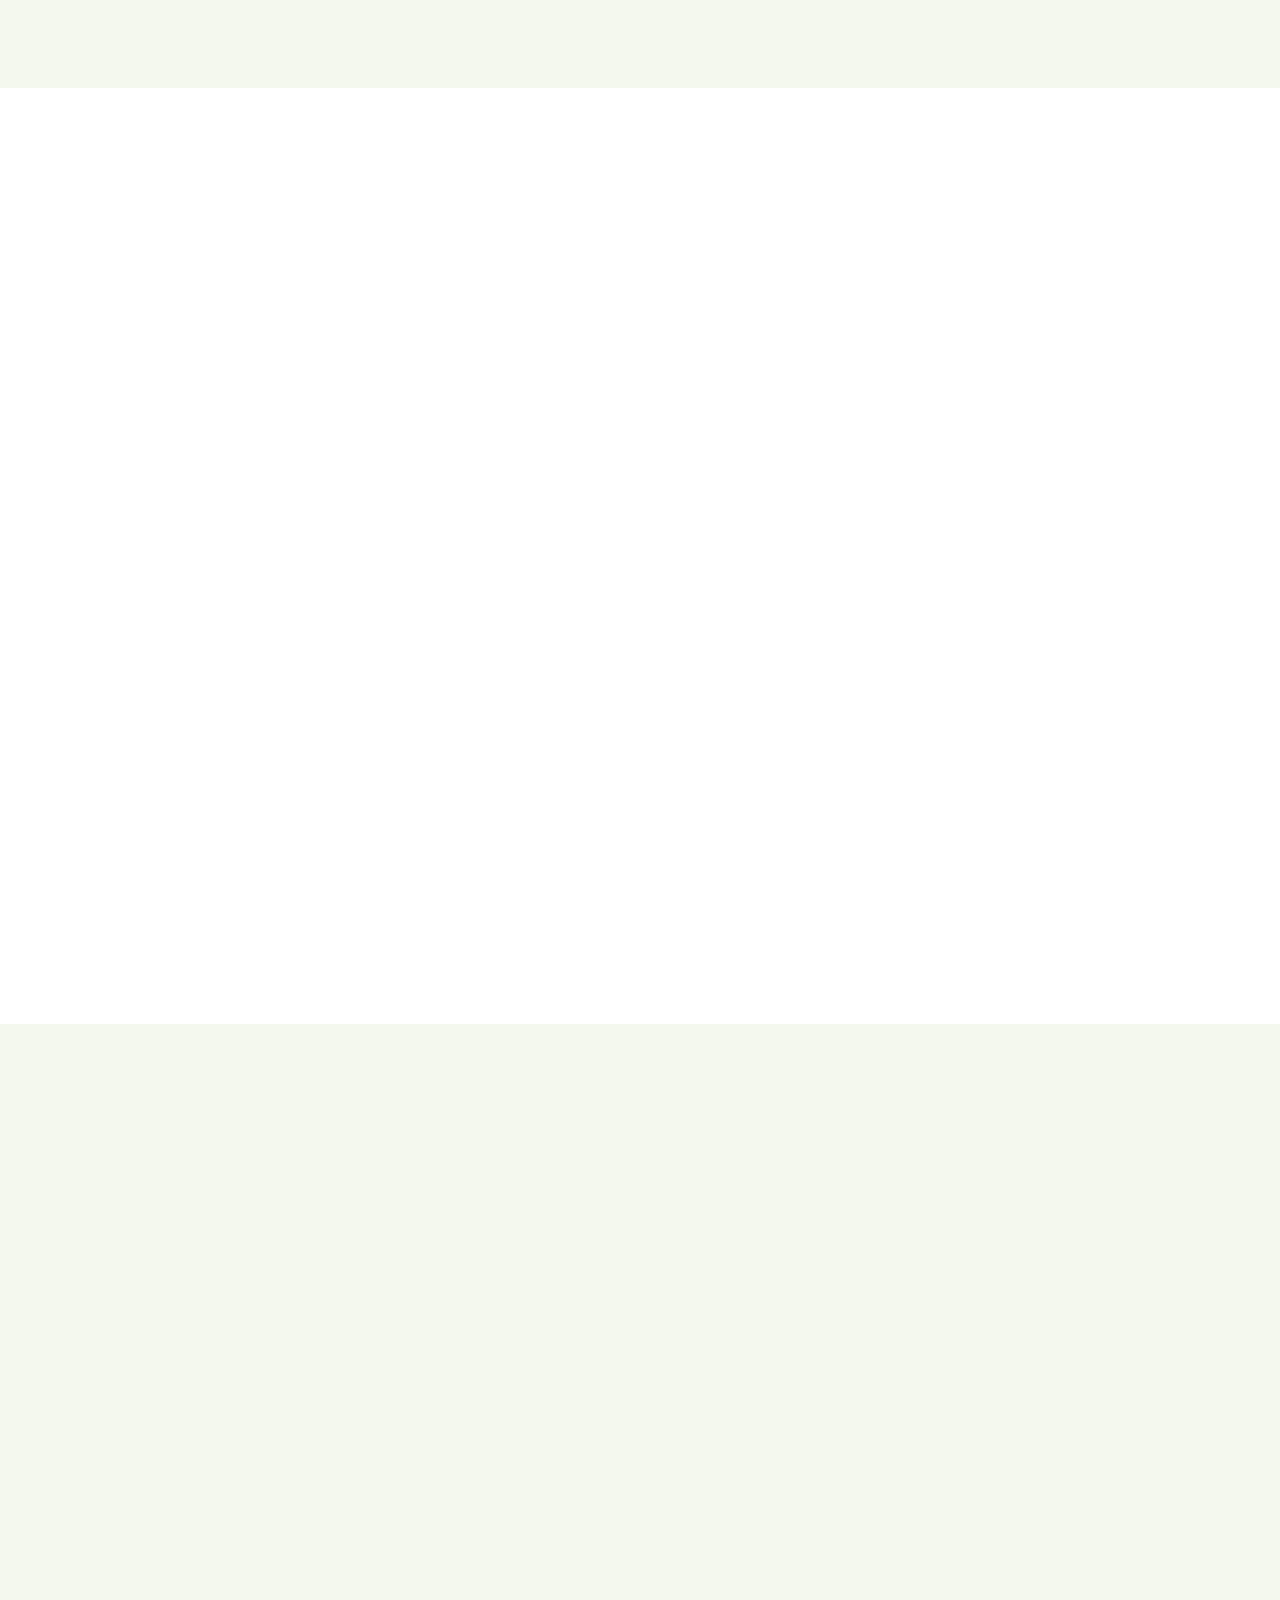
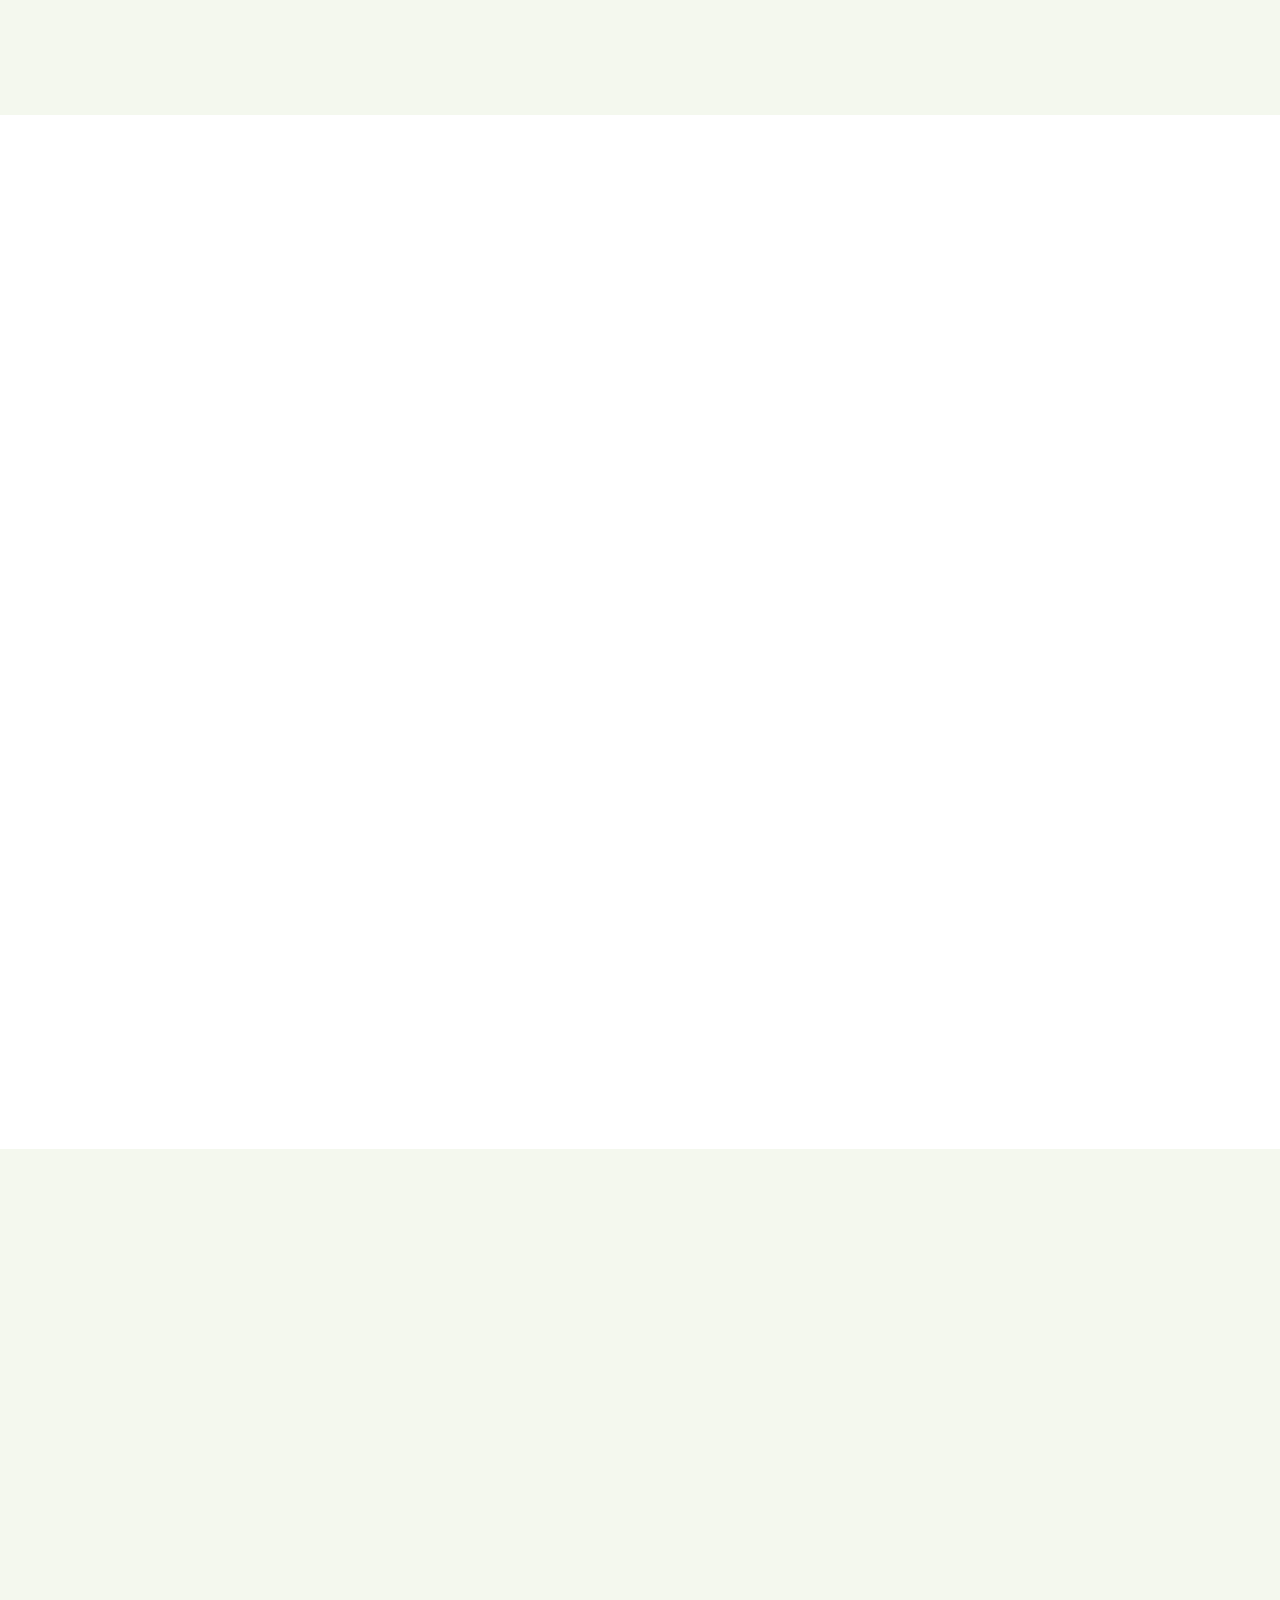
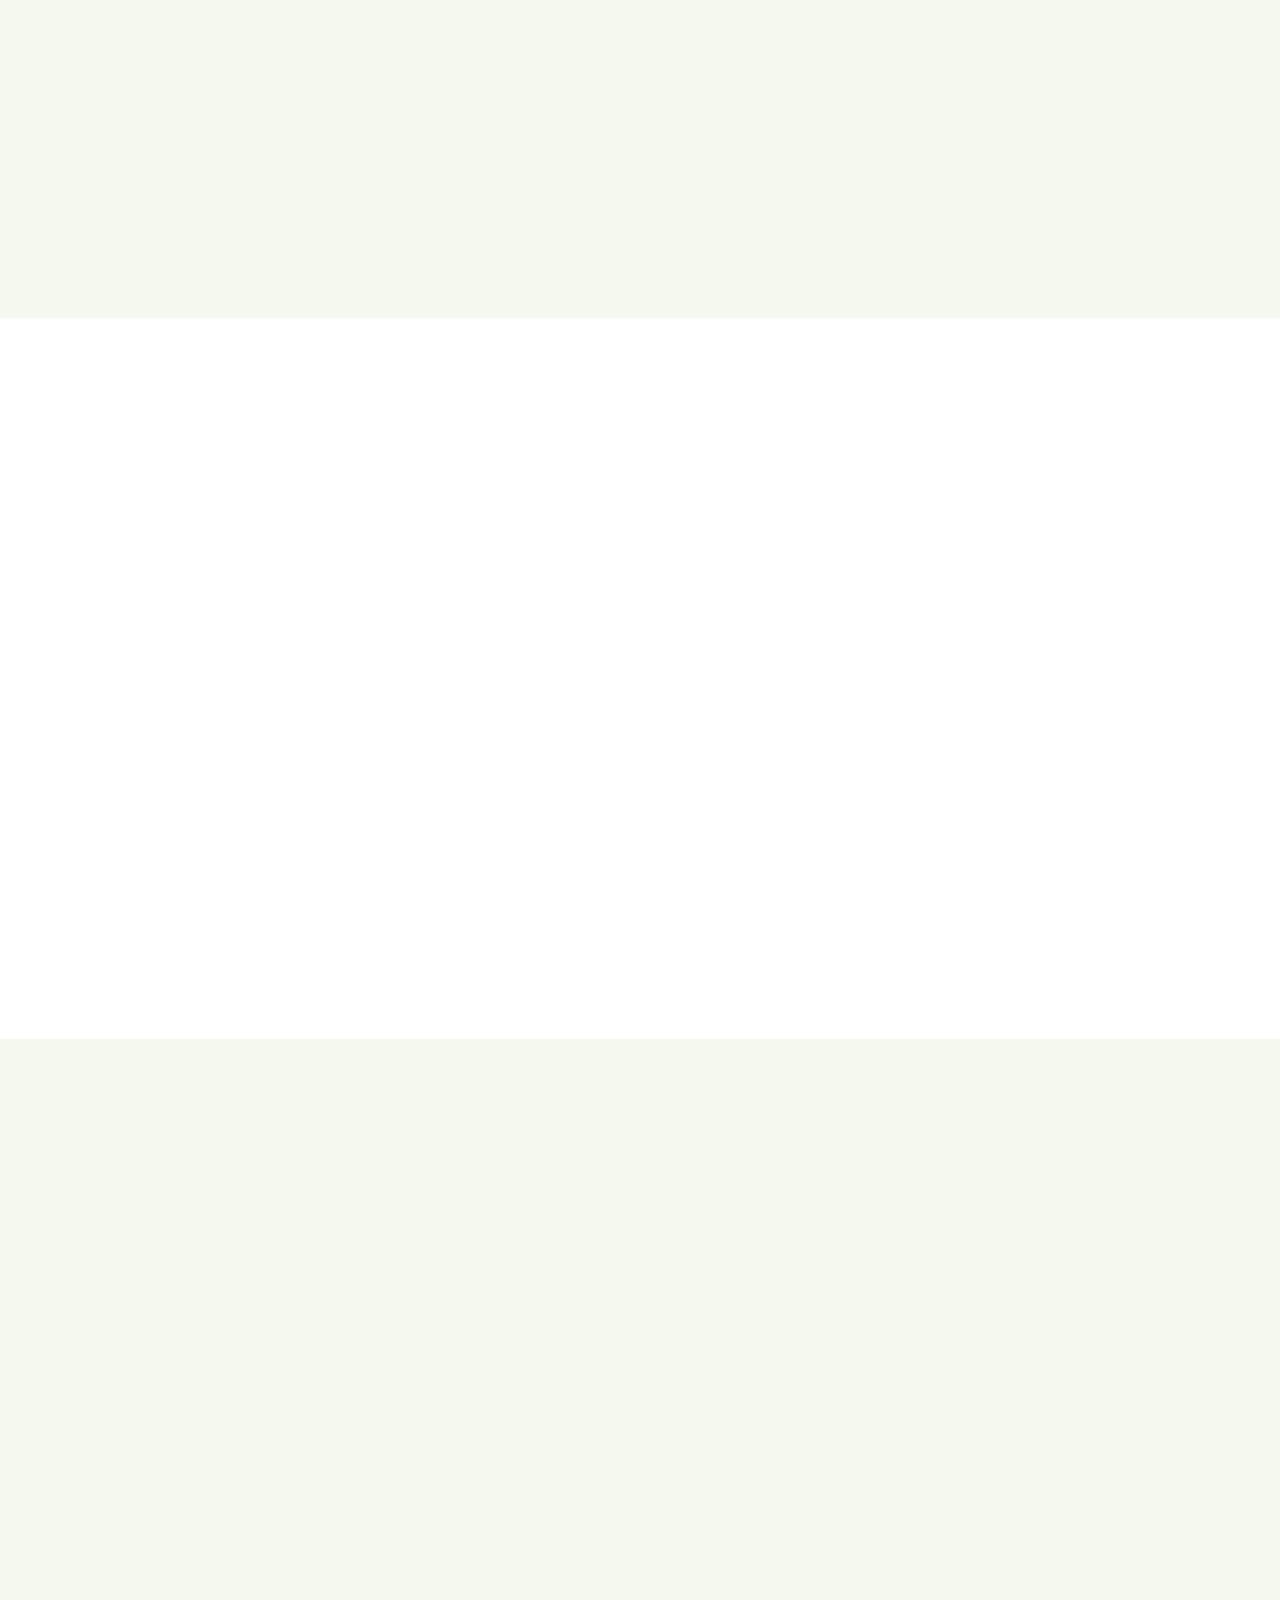
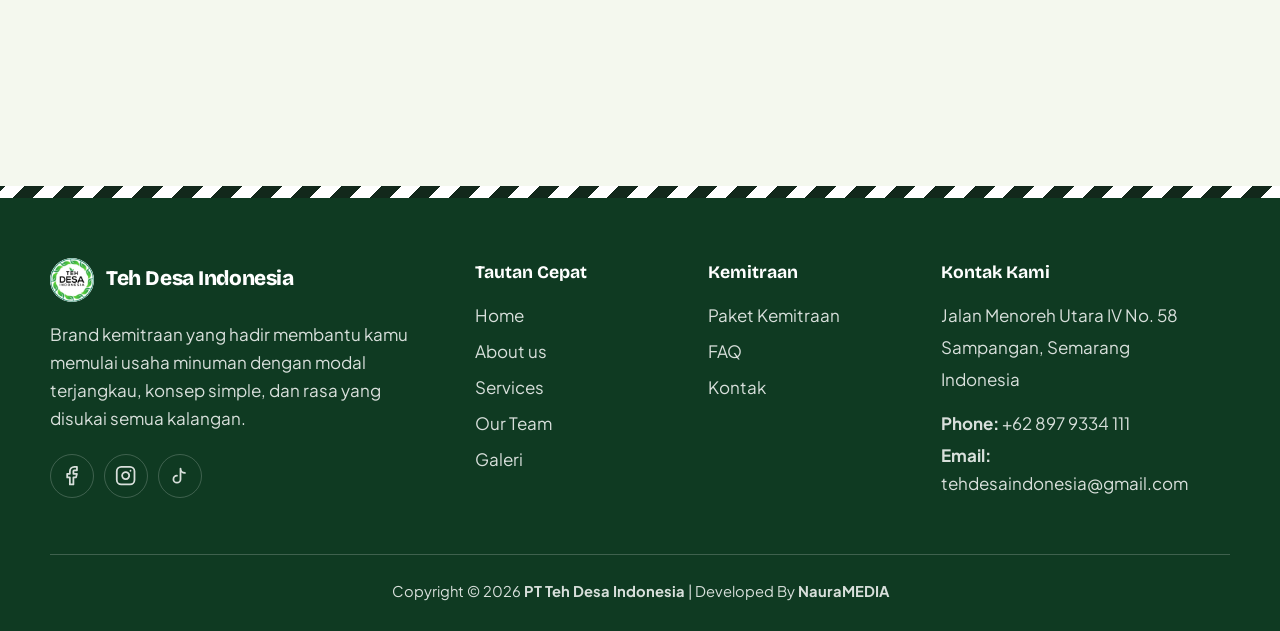
==== commit a72a0e97: "a a" ====
--- a/index.html
+++ b/index.html
@@ -82,1038 +82,514 @@
 
   <link href="assets/img/LOGO_1.png" rel="icon">
 
+  <meta name="theme-color" content="#0f3a22">
+  <link rel="preload" as="image" href="assets/img/opt/hero-booth.webp" fetchpriority="high">
+
   <link href="https://fonts.googleapis.com" rel="preconnect">
   <link href="https://fonts.gstatic.com" rel="preconnect" crossorigin>
-  <link href="https://fonts.googleapis.com/css2?family=Roboto:ital,wght@0,100;0,300;0,400;0,500;0,700;0,900;1,100;1,300;1,400;1,500;1,700;1,900&family=Montserrat:ital,wght@0,100;0,200;0,300;0,400;0,500;0,600;0,700;0,800;0,900;1,100;1,200;1,300;1,400;1,500;1,600;1,700;1,800;1,900&family=Poppins:ital,wght@0,100;0,200;0,300;0,400;0,500;0,600;0,700;0,800;0,900;1,100;1,200;1,300;1,400;1,500;1,600;1,700;1,800;1,900&display=swap" rel="stylesheet">
-
-  <link href="assets/vendor/bootstrap/css/bootstrap.min.css" rel="stylesheet">
-  <link href="assets/vendor/bootstrap-icons/bootstrap-icons.css" rel="stylesheet">
-  <link href="assets/vendor/aos/aos.css" rel="stylesheet">
-  <link href="assets/vendor/glightbox/css/glightbox.min.css" rel="stylesheet">
-  <link href="assets/vendor/swiper/swiper-bundle.min.css" rel="stylesheet">
-
-  
-
-  <link href="assets/css/main.css" rel="stylesheet">
-
+  <link href="https://fonts.googleapis.com/css2?family=Bricolage+Grotesque:opsz,wght@12..96,500..800&family=Plus+Jakarta+Sans:wght@400..700&display=swap" rel="stylesheet">
+
+  <link href="assets/css/home.css" rel="stylesheet">
 </head>
 
-<body class="index-page">
-
-  <header id="header" class="header fixed-top">
-
-    <div class="topbar d-flex align-items-center">
-      <div class="container d-flex justify-content-center justify-content-md-between">
-        <div class="contact-info d-flex align-items-center">
-          <i class="bi bi-envelope d-flex align-items-center"><a href="mailto:tehdesaindonesia@gmail.com">tehdesaindonesia@gmail.com</a></i>
-          <i class="bi bi-phone d-flex align-items-center ms-4"><span>+62 897-9334-111</span></i>
-        </div>
-        <div class="social-links d-none d-md-flex align-items-center">
-          <a href="https://www.facebook.com/tehdesa_indonesia/" class="facebook"><i class="bi bi-facebook"></i></a>
-          <a href="https://www.instagram.com/tehdesa_indonesia/" class="instagram"><i class="bi bi-instagram"></i></a>
-          <a href="https://www.tiktok.com/@tehdesa_indonesia/" class="linkedin"><i class="bi bi-tiktok"></i></a>
-        </div>
-      </div>
-    </div>
-
-    <div class="branding d-flex align-items-cente">
-
-      <div class="container position-relative d-flex align-items-center justify-content-between">
-        <a href="index.html" class="logo d-flex align-items-center">
-          <h1 class="sitename">Teh Desa Indonesia</h1>
-          <span>.</span>
-        </a>
-
-        <nav id="navmenu" class="navmenu">
-          <ul>
-            <li><a href="#hero" class="active">Beranda<br></a></li>
-            <li><a href="#about">Tentang Kami</a></li>
-            <li><a href="kemitraan/index.html">Paket Kemitraan</a></li>
-            <li><a href="#faq">FAQ</a></li>
-            <li><a href="#contact">Kontak</a></li>
+<body>
+
+<svg width="0" height="0" style="position:absolute" aria-hidden="true" focusable="false">
+  <defs>
+    <symbol id="i-menu" viewBox="0 0 24 24"><path d="M4 6h16M4 12h16M4 18h16"/></symbol>
+    <symbol id="i-x" viewBox="0 0 24 24"><path d="M18 6 6 18M6 6l12 12"/></symbol>
+    <symbol id="i-check" viewBox="0 0 24 24"><path d="M20 6 9 17l-5-5"/></symbol>
+    <symbol id="i-plus" viewBox="0 0 24 24"><path d="M5 12h14M12 5v14"/></symbol>
+    <symbol id="i-arrow-up" viewBox="0 0 24 24"><path d="m5 12 7-7 7 7M12 19V5"/></symbol>
+    <symbol id="i-left" viewBox="0 0 24 24"><path d="m15 18-6-6 6-6"/></symbol>
+    <symbol id="i-right" viewBox="0 0 24 24"><path d="m9 18 6-6-6-6"/></symbol>
+    <symbol id="i-play" viewBox="0 0 24 24"><circle cx="12" cy="12" r="10"/><path d="m10 8 6 4-6 4z"/></symbol>
+    <symbol id="i-truck" viewBox="0 0 24 24"><path d="M14 18V6a2 2 0 0 0-2-2H4a2 2 0 0 0-2 2v11a1 1 0 0 0 1 1h2M15 18H9M19 18h2a1 1 0 0 0 1-1v-3.65a1 1 0 0 0-.22-.62l-3.48-4.35A1 1 0 0 0 17.52 8H14"/><circle cx="17" cy="18" r="2"/><circle cx="7" cy="18" r="2"/></symbol>
+    <symbol id="i-clock" viewBox="0 0 24 24"><circle cx="12" cy="12" r="10"/><path d="M12 6v6l4 2"/></symbol>
+    <symbol id="i-chat" viewBox="0 0 24 24"><path d="M21 15a2 2 0 0 1-2 2H7l-4 4V5a2 2 0 0 1 2-2h14a2 2 0 0 1 2 2z"/></symbol>
+    <symbol id="i-cap" viewBox="0 0 24 24"><path d="M21.42 10.92a1 1 0 0 0 0-1.84L12.83 5.18a2 2 0 0 0-1.66 0L2.6 9.08a1 1 0 0 0 0 1.83l8.58 3.91a2 2 0 0 0 1.66 0zM22 10v6M6 12.5V16a6 3 0 0 0 12 0v-3.5"/></symbol>
+    <symbol id="i-activity" viewBox="0 0 24 24"><path d="M22 12h-2.48a2 2 0 0 0-1.93 1.46l-2.35 8.36a.25.25 0 0 1-.48 0L9.24 2.18a.25.25 0 0 0-.48 0l-2.35 8.36A2 2 0 0 1 4.49 12H2"/></symbol>
+    <symbol id="i-globe" viewBox="0 0 24 24"><circle cx="12" cy="12" r="10"/><path d="M12 2a14.5 14.5 0 0 0 0 20 14.5 14.5 0 0 0 0-20M2 12h20"/></symbol>
+    <symbol id="i-star" viewBox="0 0 24 24"><path d="m12 2 3.09 6.26L22 9.27l-5 4.87 1.18 6.88L12 17.77l-6.18 3.25L7 14.14 2 9.27l6.91-1.01z" fill="currentColor" stroke="none"/></symbol>
+    <symbol id="i-pin" viewBox="0 0 24 24"><path d="M20 10c0 6-8 12-8 12s-8-6-8-12a8 8 0 0 1 16 0z"/><circle cx="12" cy="10" r="3"/></symbol>
+    <symbol id="i-phone" viewBox="0 0 24 24"><path d="M22 16.92v3a2 2 0 0 1-2.18 2 19.8 19.8 0 0 1-8.63-3.07 19.5 19.5 0 0 1-6-6A19.8 19.8 0 0 1 2.12 4.18 2 2 0 0 1 4.11 2h3a2 2 0 0 1 2 1.72c.13.96.36 1.9.7 2.81a2 2 0 0 1-.45 2.11L8.09 9.91a16 16 0 0 0 6 6l1.27-1.27a2 2 0 0 1 2.11-.45c.91.34 1.85.57 2.81.7A2 2 0 0 1 22 16.92z"/></symbol>
+    <symbol id="i-mail" viewBox="0 0 24 24"><rect width="20" height="16" x="2" y="4" rx="2"/><path d="m22 7-8.97 5.7a1.94 1.94 0 0 1-2.06 0L2 7"/></symbol>
+    <symbol id="i-facebook" viewBox="0 0 24 24"><path d="M18 2h-3a5 5 0 0 0-5 5v3H7v4h3v8h4v-8h3l1-4h-4V7a1 1 0 0 1 1-1h3z"/></symbol>
+    <symbol id="i-instagram" viewBox="0 0 24 24"><rect width="20" height="20" x="2" y="2" rx="5"/><path d="M16 11.37A4 4 0 1 1 12.63 8 4 4 0 0 1 16 11.37zM17.5 6.5h.01"/></symbol>
+    <symbol id="i-tiktok" viewBox="0 0 24 24"><path d="M9 12a4 4 0 1 0 4 4V4a5 5 0 0 0 5 5"/></symbol>
+  </defs>
+</svg>
+
+<div id="top"></div>
+
+<header id="header" class="header">
+  <div class="wrap header-in">
+    <a href="index.html" class="logo" aria-label="Teh Desa Indonesia - Beranda">
+      <img src="assets/img/opt/logo.webp" alt="" width="44" height="44">
+      <h1 class="sitename">Teh Desa Indonesia</h1>
+    </a>
+
+    <nav id="navmenu" class="nav" aria-label="Menu utama">
+      <ul>
+        <li><a href="#hero" class="active">Beranda</a></li>
+        <li><a href="#about">Tentang Kami</a></li>
+        <li><a href="kemitraan/index.html">Paket Kemitraan</a></li>
+        <li><a href="#faq">FAQ</a></li>
+        <li><a href="#contact">Kontak</a></li>
+        <li><a href="https://wa.me/628979334111" class="btn btn-amber">Hubungi Kami</a></li>
+      </ul>
+    </nav>
+
+    <button class="nav-toggle" type="button" aria-label="Buka menu" aria-expanded="false" aria-controls="navmenu">
+      <svg class="icon" aria-hidden="true"><use href="#i-menu"/></svg>
+    </button>
+  </div>
+</header>
+
+<main>
+
+  <section id="hero" class="hero">
+    <div class="wrap hero-grid">
+      <div class="hero-copy">
+        <h2>Selamat Datang di Teh Desa Indonesia</h2>
+        <p class="hero-lead">Brand kemitraan yang hadir membantu kamu memulai usaha minuman dengan modal terjangkau, konsep simple, dan rasa yang disukai semua kalangan.</p>
+        <div class="hero-cta">
+          <a href="https://drive.google.com/file/d/1Y5AOkulD1VdJEvEj3w6ioP18e4Ck8rE6/view?usp=sharing" class="btn btn-amber">Cek Katalog</a>
+          <a href="https://youtu.be/xWDI-PVYXX0?si=EQwwjwX3cMEgZcj9" class="btn btn-ghost" data-video="xWDI-PVYXX0" target="_blank" rel="noopener">
+            <svg class="icon" aria-hidden="true"><use href="#i-play"/></svg><span>Watch Video</span>
+          </a>
+        </div>
+        <ul class="hero-facts">
+          <li><svg class="icon" aria-hidden="true"><use href="#i-check"/></svg>Modal mulai Rp27 juta</li>
+          <li><svg class="icon" aria-hidden="true"><use href="#i-check"/></svg>Tanpa royalti bulanan</li>
+        </ul>
+      </div>
+
+      <div class="scene" id="scene">
+        <div class="stage" id="stage">
+          <figure class="plane plane-photo p-back"><img src="assets/img/opt/hero-booth.webp" alt="Grand opening outlet Teh Desa Indonesia" width="900" height="675" fetchpriority="high" decoding="async"></figure>
+          <figure class="plane plane-photo p-mid"><img src="assets/img/opt/hero-cups.webp" alt="Varian minuman Teh Desa Indonesia" width="720" height="540" decoding="async"></figure>
+          <figure class="plane p-front"><img src="assets/img/opt/crew.webp" alt="Tim Teh Desa Indonesia" width="900" height="599" decoding="async"></figure>
+          <figure class="plane p-coin"><img src="assets/img/opt/logo.webp" alt="Logo Teh Desa Indonesia" width="256" height="256" decoding="async"></figure>
+        </div>
+      </div>
+    </div>
+  </section>
+
+  <div class="perks">
+    <div class="wrap">
+      <ul>
+        <li><svg class="icon" aria-hidden="true"><use href="#i-cap"/></svg><h4>Training Barista Free</h4></li>
+        <li><svg class="icon" aria-hidden="true"><use href="#i-truck"/></svg><h4>Pengiriman Profesional</h4></li>
+        <li><svg class="icon" aria-hidden="true"><use href="#i-clock"/></svg><h4>Pelayanan 24/7</h4></li>
+        <li><svg class="icon" aria-hidden="true"><use href="#i-chat"/></svg><h4>Customer Service</h4></li>
+      </ul>
+    </div>
+  </div>
+
+  <section id="about" class="sec about">
+    <div class="wrap">
+      <div class="sec-head"><h2 class="sec-title">Tentang Kami</h2></div>
+      <div class="about-grid">
+        <div>
+          <h3>Teh Desa Indonesia – Teh Lokal, Peluang Nasional</h3>
+          <div class="tilt-wrap"><div class="photo tilt" data-tilt="6"><img src="assets/img/opt/about.webp" alt="Outlet Teh Desa Indonesia" width="900" height="675" loading="lazy" decoding="async"></div></div>
+          <p style="margin-top:24px">Sejak berdiri di tahun 2023, Teh Desa Indonesia hadir dengan misi sederhana: menghadirkan teh lokal berkualitas dengan rasa yang segar, dan membuka akses kemitraan bagi siapa saja yang ingin punya usaha sendiri.</p>
+          <p>Kami percaya bahwa peluang usaha tidak harus rumit. Karena itu, kami rancang sistem kemitraan yang bisa dijalankan bahkan oleh pemula sekalipun. Mulai dari bahan baku, peralatan, hingga pelatihan—semua kami siapkan.</p>
+        </div>
+        <div>
+          <p class="about-lead">Kami berdiri bukan hanya untuk berbisnis, tapi untuk jadi solusi — bagi mereka yang ingin punya penghasilan tambahan, bangun usaha sendiri, atau bahkan jadi pengusaha teh yang sukses.</p>
+          <ul class="about-points">
+            <li><svg class="icon" aria-hidden="true"><use href="#i-check"/></svg><span>Teh asli Indonesia dengan rasa khas yang disukai semua kalangan.</span></li>
+            <li><svg class="icon" aria-hidden="true"><use href="#i-check"/></svg><span>Konsep usaha yang simpel dan mudah dijalankan.</span></li>
+            <li><svg class="icon" aria-hidden="true"><use href="#i-check"/></svg><span>Dukungan penuh bagi mitra dari awal hingga bisnis berjalan.</span></li>
           </ul>
-          <i class="mobile-nav-toggle d-xl-none bi bi-list"></i>
-        </nav>
-
-      </div>
-
-    </div>
-
-  </header>
-
-  <main class="main">
-
-    <section id="hero" class="hero section accent-background">
-
-      <div class="container position-relative" data-aos="fade-up" data-aos-delay="100">
-        <div class="row gy-5 justify-content-between">
-          <div class="col-lg-6 order-2 order-lg-1 d-flex flex-column justify-content-center">
-            <h2><span>Selamat Datang di </span><span class="accent">Teh Desa Indonesia</span></h2>
-            <p>Brand kemitraan yang hadir membantu kamu memulai usaha minuman dengan modal terjangkau, konsep simple, dan rasa yang disukai semua kalangan.</p>
-            <div class="d-flex">
-              <a href="https://drive.google.com/file/d/1Y5AOkulD1VdJEvEj3w6ioP18e4Ck8rE6/view?usp=sharing" class="btn-get-started">Cek Katalog</a>
-              <a href="https://youtu.be/xWDI-PVYXX0?si=EQwwjwX3cMEgZcj9" 
-              class="glightbox btn-watch-video d-flex align-items-center"><i class="bi bi-play-circle"></i><span>Watch Video</span></a>
-            </div>
-          </div>
-          <div class="col-lg-5 order-1 order-lg-2">
-            <img src="assets/img/booth.png" class="img-fluid" alt="">
-          </div>
-        </div>
-      </div>
-
-      <div class="icon-boxes position-relative" data-aos="fade-up" data-aos-delay="200">
-        <div class="container position-relative">
-          <div class="row gy-4 mt-5">
-
-            <div class="col-xl-3 col-md-6">
-              <div class="icon-box">
-                <div class="icon"><i class="bi bi-easel"></i></div>
-                <h4 class="title">Training Barista Free</a></h4>
-              </div>
-            </div>
-
-            <div class="col-xl-3 col-md-6">
-              <div class="icon-box">
-                <div class="icon"><i class="bi bi-truck"></i></div>
-                <h4 class="title">Pengiriman Profesional</a></h4>
-              </div>
-            </div>
-
-            <div class="col-xl-3 col-md-6">
-              <div class="icon-box">
-                <div class="icon"><i class="bi bi-clock-history"></i></div>
-                <h4 class="title">Pelayanan 24/7</a></h4>
-              </div>
-            </div>
-
-            <div class="col-xl-3 col-md-6">
-              <div class="icon-box">
-                <div class="icon"><i class="bi bi-chat-square-text"></i></div>
-                <h4 class="title">Customer Service</a></h4>
-              </div>
-            </div>
-          </div>
-        </div>
-      </div>
-
-    </section>
-    <section id="about" class="about section">
-
-      <div class="container section-title" data-aos="fade-up">
-        <h2>Tentang Kami<br></h2>
-      </div>
-
-      <div class="container">
-
-        <div class="row gy-4">
-          <div class="col-lg-6" data-aos="fade-up" data-aos-delay="100">
-            <h3>Teh Desa Indonesia – Teh Lokal, Peluang Nasional</h3>
-            <img src="assets/img/about.jpg" class="img-fluid rounded-4 mb-4" alt="">
-            <p>Sejak berdiri di tahun 2023, Teh Desa Indonesia hadir dengan misi sederhana: menghadirkan teh lokal berkualitas dengan rasa yang segar, dan membuka akses kemitraan bagi siapa saja yang ingin punya usaha sendiri.</p>
-            <p>Kami percaya bahwa peluang usaha tidak harus rumit. Karena itu, kami rancang sistem kemitraan yang bisa dijalankan bahkan oleh pemula sekalipun. Mulai dari bahan baku, peralatan, hingga pelatihan—semua kami siapkan.</p>
-          </div>
-          <div class="col-lg-6" data-aos="fade-up" data-aos-delay="250">
-            <div class="content ps-0 ps-lg-5">
-              <p class="fst-italic">
-                Kami berdiri bukan hanya untuk berbisnis, tapi untuk jadi solusi — bagi mereka yang ingin punya penghasilan tambahan, bangun usaha sendiri, 
-                atau bahkan jadi pengusaha teh yang sukses.
-              </p>
-              <ul>
-                <li><i class="bi bi-check-circle-fill"></i> <span>Teh asli Indonesia dengan rasa khas yang disukai semua kalangan.</span></li>
-                <li><i class="bi bi-check-circle-fill"></i> <span> Konsep usaha yang simpel dan mudah dijalankan.</span></li>
-                <li><i class="bi bi-check-circle-fill"></i> <span>Dukungan penuh bagi mitra dari awal hingga bisnis berjalan.</span></li>
-              </ul>
-              <p>
-                Teh Desa Indonesia bukan cuma soal bisnis, tapi soal harapan. Kami ingin jadi bagian dari perjalanan para pejuang ekonomi lokal yang ingin 
-                naik level lewat usaha yang realistis dan berkelanjutan.
-                Bersama Teh Desa Indonesia, kamu nggak cuma jualan teh — kamu sedang membangun masa depan.
-              </p>
-
-              <div class="position-relative mt-4">
-                <img src="assets/img/about-2.jpg" class="img-fluid rounded-4" alt="">
-              </div>
-            </div>
-          </div>
-        </div>
-
-      </div>
-
-    </section>
-    <section id="clients" class="clients section">
-
-      <div class="container" data-aos="fade-up">
-
-        <div class="row gy-4">
-
-          <div class="col-xl-2 col-md-3 col-6 client-logo">
-            <img src="assets/img/clients/client-1.png" class="img-fluid" alt="">
-          </div>
-
-          <div class="col-xl-2 col-md-3 col-6 client-logo">
-            <img src="assets/img/clients/client-2.png" class="img-fluid" alt="">
-          </div>
-
-          <div class="col-xl-2 col-md-3 col-6 client-logo">
-            <img src="assets/img/clients/client-3.png" class="img-fluid" alt="">
-          </div>
-
-          <div class="col-xl-2 col-md-3 col-6 client-logo">
-            <img src="assets/img/clients/client-4.png" class="img-fluid" alt="">
-          </div>
-
-          <div class="col-xl-2 col-md-3 col-6 client-logo">
-            <img src="assets/img/clients/client-5.png" class="img-fluid" alt="">
-          </div>
-
-          <div class="col-xl-2 col-md-3 col-6 client-logo">
-            <img src="assets/img/clients/client-6.png" class="img-fluid" alt="">
-          </div>
-        </div>
-      </div>
-    </section>
-    <section id="stats" class="stats section">
-
-  <div class="container" data-aos="fade-up" data-aos-delay="100">
-
-    <div class="row gy-4 align-items-center">
-
-      <div class="col-lg-5">
-        <img src="assets/img/stats-img.svg" alt="" class="img-fluid">
-      </div>
-
-      <div class="col-lg-7">
-
-        <div class="row gy-4">
-
-          <div class="col-lg-6">
-            <div class="stats-item d-flex">
-              <i class="bi bi-emoji-smile flex-shrink-0"></i>
-              <div>
-                <span data-purecounter-start="0" data-purecounter-end="232" data-purecounter-duration="1" class="purecounter"></span>
-                <p><strong>Happy Mitra</strong></p>
-              </div>
-            </div>
-          </div>
-
-          <div class="col-lg-6">
-            <div class="stats-item d-flex">
-              <i class="bi bi-journal-richtext flex-shrink-0"></i>
-              <div>
-                <span data-purecounter-start="0" data-purecounter-end="132" data-purecounter-duration="1" class="purecounter"></span>
-                <p><strong>Projects</strong></p>
-              </div>
-            </div>
-          </div>
-
-          <div class="col-lg-6">
-            <div class="stats-item d-flex">
-              <i class="bi bi-headset flex-shrink-0"></i>
-              <div>
-                <span id="hoursSupport" class="purecounter"></span>
-                <p><strong>Hours Of Support</strong></p>
-              </div>
-            </div>
-          </div>
-          <div class="col-lg-6">
-            <div class="stats-item d-flex">
-              <i class="bi bi-people flex-shrink-0"></i>
-              <div>
-                <span data-purecounter-start="0" data-purecounter-end="28" data-purecounter-duration="1" class="purecounter"></span>
-                <p><strong>Staff Support</strong></p>
-              </div>
-            </div>
-          </div>
-        </div>
-      </div>
+          <p>Teh Desa Indonesia bukan cuma soal bisnis, tapi soal harapan. Kami ingin jadi bagian dari perjalanan para pejuang ekonomi lokal yang ingin naik level lewat usaha yang realistis dan berkelanjutan. Bersama Teh Desa Indonesia, kamu nggak cuma jualan teh — kamu sedang membangun masa depan.</p>
+          <div class="tilt-wrap about-pic-2"><div class="photo tilt" data-tilt="6"><img src="assets/img/opt/about-2.webp" alt="Varian minuman Teh Desa Indonesia" width="900" height="675" loading="lazy" decoding="async"></div></div>
+        </div>
+      </div>
+    </div>
+  </section>
+
+  <section id="clients" class="partners" aria-label="Legalitas dan mitra">
+    <div class="wrap">
+      <ul>
+        <li><img src="assets/img/opt/client-1.webp" alt="Halal Indonesia" width="320" height="138" loading="lazy" decoding="async"></li>
+        <li><img src="assets/img/opt/client-2.webp" alt="BPOM" width="320" height="138" loading="lazy" decoding="async"></li>
+        <li><img src="assets/img/opt/client-3.webp" alt="DJKI Kementerian Hukum" width="320" height="113" loading="lazy" decoding="async"></li>
+        <li><img src="assets/img/opt/client-4.webp" alt="Dinkes Kota Semarang" width="320" height="113" loading="lazy" decoding="async"></li>
+        <li><img src="assets/img/opt/client-5.webp" alt="Mitra Teh Desa Indonesia" width="320" height="113" loading="lazy" decoding="async"></li>
+        <li><img src="assets/img/opt/client-6.webp" alt="Bengkel Gerobak Darmawan" width="320" height="113" loading="lazy" decoding="async"></li>
+      </ul>
+    </div>
+  </section>
+
+  <section id="stats" class="stats" aria-label="Angka Teh Desa Indonesia">
+    <div class="wrap">
+      <ul>
+        <li><span class="stat-num" data-count="232">232</span><p>Happy Mitra</p></li>
+        <li><span class="stat-num" data-count="132">132</span><p>Projects</p></li>
+        <li><span class="stat-num" id="hoursSupport" data-hours-since="2023-06-01T00:00:00"></span><p>Hours Of Support</p></li>
+        <li><span class="stat-num" data-count="28">28</span><p>Staff Support</p></li>
+      </ul>
+    </div>
+  </section>
+
+  <section id="services" class="sec">
+    <div class="wrap services-grid">
+      <h2 class="sec-title">Kami Siap Melayani</h2>
+      <div>
+        <article class="service">
+          <div class="ic"><svg class="icon" aria-hidden="true"><use href="#i-activity"/></svg></div>
+          <h3>Grafik Penjualan</h3>
+          <p>Pantau performa usaha kamu lewat laporan penjualan yang rapi, real-time, dan mudah dibaca. Cocok untuk bantu kamu ambil keputusan bisnis lebih cepat dan tepat.</p>
+        </article>
+        <article class="service">
+          <div class="ic"><svg class="icon" aria-hidden="true"><use href="#i-globe"/></svg></div>
+          <h3>Jaringan Nasional</h3>
+          <p>Didukung oleh jaringan mitra di berbagai kota, Teh Desa Indonesia hadir lebih dekat ke pelanggan dan memudahkan distribusi ke seluruh Indonesia.</p>
+        </article>
+        <article class="service">
+          <div class="ic"><svg class="icon" aria-hidden="true"><use href="#i-cap"/></svg></div>
+          <h3>Training Barista</h3>
+          <p>Peningkatan SDM adalah salah satu misi kami agar semua kandidat memiliki standar kualitas.</p>
+        </article>
+        <article class="service">
+          <div class="ic"><svg class="icon" aria-hidden="true"><use href="#i-truck"/></svg></div>
+          <h3>Pengiriman Bahan Baku</h3>
+          <p>Bahan baku dikirim langsung dari pusat ke mitra dengan proses yang cepat dan aman. Kamu tinggal fokus jualan, kami yang urus logistiknya.</p>
+        </article>
+        <article class="service">
+          <div class="ic"><svg class="icon" aria-hidden="true"><use href="#i-clock"/></svg></div>
+          <h3>Pelayanan 24/7</h3>
+          <p>Tim support kami siap bantu kapan aja kamu butuh. Dari tanya stok sampai kendala teknis, semua bisa langsung ditangani tanpa ribet.</p>
+        </article>
+        <article class="service">
+          <div class="ic"><svg class="icon" aria-hidden="true"><use href="#i-chat"/></svg></div>
+          <h3>Customer Service</h3>
+          <p>Pelayanan ini kami berikan guna mengatasi semua permasalah yang ada, dan CS kami bersedia memberikan solusi kapan pun.</p>
+        </article>
+      </div>
+    </div>
+  </section>
+
+  <section id="call-to-action" class="cta">
+    <img src="assets/img/opt/cta-bg.webp" alt="" width="1400" height="726" loading="lazy" decoding="async">
+    <div class="wrap">
+      <h3>Hubungi Kami</h3>
+      <p>Hubungi admin marketing kami untuk informasi Promo / Konsultasi mengenai Kemitraan Teh Desa Indonesia.</p>
+      <a class="btn btn-amber" href="https://wa.me/628979334111">Hubungi Kami</a>
+    </div>
+  </section>
+
+  <section id="testimonials" class="sec sec-paper">
+    <div class="wrap">
+      <div class="sec-head">
+        <h2 class="sec-title">Testimonials</h2>
+        <div class="rail-btns">
+          <button class="round-btn" type="button" data-rail="-1" aria-label="Testimoni sebelumnya"><svg class="icon" aria-hidden="true"><use href="#i-left"/></svg></button>
+          <button class="round-btn" type="button" data-rail="1" aria-label="Testimoni berikutnya"><svg class="icon" aria-hidden="true"><use href="#i-right"/></svg></button>
+        </div>
+      </div>
+      <div class="rail" id="rail" tabindex="0" aria-label="Daftar testimoni mitra">
+        <article class="testi">
+          <div class="testi-top"><img src="assets/img/opt/testi-1.webp" alt="" width="160" height="160" loading="lazy" decoding="async"><div><h3>Tyas</h3><h4>Ibu Rumah Tangga</h4></div></div>
+          <div class="stars" role="img" aria-label="5 dari 5 bintang"><svg class="icon"><use href="#i-star"/></svg><svg class="icon"><use href="#i-star"/></svg><svg class="icon"><use href="#i-star"/></svg><svg class="icon"><use href="#i-star"/></svg><svg class="icon"><use href="#i-star"/></svg></div>
+          <p>Awalnya ragu karena belum pernah jualan. Tapi setelah join Teh Desa Indonesia, semuanya dipandu step by step.</p>
+        </article>
+        <article class="testi">
+          <div class="testi-top"><img src="assets/img/opt/testi-2.webp" alt="" width="160" height="160" loading="lazy" decoding="async"><div><h3>Agung</h3><h4>Wiraswasta</h4></div></div>
+          <div class="stars" role="img" aria-label="5 dari 5 bintang"><svg class="icon"><use href="#i-star"/></svg><svg class="icon"><use href="#i-star"/></svg><svg class="icon"><use href="#i-star"/></svg><svg class="icon"><use href="#i-star"/></svg><svg class="icon"><use href="#i-star"/></svg></div>
+          <p>Yang paling saya suka, bahan baku selalu ready dan dikirim cepat. Gak perlu khawatir stok habis pas lagi rame pembeli.</p>
+        </article>
+        <article class="testi">
+          <div class="testi-top"><img src="assets/img/opt/testi-3.webp" alt="" width="160" height="160" loading="lazy" decoding="async"><div><h3>Fanny</h3><h4>Ibu Rumah Tangga</h4></div></div>
+          <div class="stars" role="img" aria-label="5 dari 5 bintang"><svg class="icon"><use href="#i-star"/></svg><svg class="icon"><use href="#i-star"/></svg><svg class="icon"><use href="#i-star"/></svg><svg class="icon"><use href="#i-star"/></svg><svg class="icon"><use href="#i-star"/></svg></div>
+          <p>Brand-nya udah dikenal, jadi jualannya jauh lebih mudah. Banyak yang repeat order karena rasanya emang seger dan beda.</p>
+        </article>
+        <article class="testi">
+          <div class="testi-top"><img src="assets/img/opt/testi-4.webp" alt="" width="160" height="160" loading="lazy" decoding="async"><div><h3>Krisma</h3><h4>Freelancer</h4></div></div>
+          <div class="stars" role="img" aria-label="5 dari 5 bintang"><svg class="icon"><use href="#i-star"/></svg><svg class="icon"><use href="#i-star"/></svg><svg class="icon"><use href="#i-star"/></svg><svg class="icon"><use href="#i-star"/></svg><svg class="icon"><use href="#i-star"/></svg></div>
+          <p>Saya suka konsepnya yang gak ribet. Booth simpel, menu jelas, dan support dari tim pusat juga oke banget.</p>
+        </article>
+        <article class="testi">
+          <div class="testi-top"><img src="assets/img/opt/testi-5.webp" alt="" width="160" height="160" loading="lazy" decoding="async"><div><h3>Aris</h3><h4>Wirausaha</h4></div></div>
+          <div class="stars" role="img" aria-label="5 dari 5 bintang"><svg class="icon"><use href="#i-star"/></svg><svg class="icon"><use href="#i-star"/></svg><svg class="icon"><use href="#i-star"/></svg><svg class="icon"><use href="#i-star"/></svg><svg class="icon"><use href="#i-star"/></svg></div>
+          <p>Modalnya masuk akal dan bisa langsung jalan. Saya mulai dari nol, sekarang udah buka dua titik di kampus dan dekat sekolah.</p>
+        </article>
+      </div>
+    </div>
+  </section>
+
+  <section id="portfolio" class="sec">
+    <div class="wrap">
+      <div class="sec-head"><h2 class="sec-title">Galeri</h2></div>
+
+      <div class="chips" role="group" aria-label="Filter galeri">
+        <button class="chip" type="button" data-filter="*" aria-pressed="true">All</button>
+        <button class="chip" type="button" data-filter="app" aria-pressed="false">Grand Opening</button>
+        <button class="chip" type="button" data-filter="product" aria-pressed="false">Product</button>
+        <button class="chip" type="button" data-filter="branding" aria-pressed="false">Branding</button>
+        <button class="chip" type="button" data-filter="books" aria-pressed="false">Customer</button>
+      </div>
+
+      <div class="cf" id="cf">
+        <div class="cf-view" id="cfView" tabindex="0" role="group" aria-roledescription="carousel" aria-label="Galeri foto. Gunakan tombol panah untuk berpindah.">
+          <figure class="cf-item" data-cat="app" data-title="Grand Opening Blitar" data-desc="Grand Opening Outlet Blitar"><img src="assets/img/opt/g-app-1.webp" alt="Grand Opening Blitar" width="720" height="540" loading="lazy" decoding="async"></figure>
+          <figure class="cf-item" data-cat="product" data-title="Varian Milky Series" data-desc="Varian paling banyak dicari!"><img src="assets/img/opt/g-product-1.webp" alt="Varian Milky Series" width="720" height="540" loading="lazy" decoding="async"></figure>
+          <figure class="cf-item" data-cat="branding" data-title="Mobil Operasional" data-desc="Sarana pengiriman aman &amp; cepat."><img src="assets/img/opt/g-branding-1.webp" alt="Mobil Operasional" width="720" height="540" loading="lazy" decoding="async"></figure>
+          <figure class="cf-item" data-cat="books" data-title="Customer" data-desc="Semua kalangan suka Teh Desa Indonesia!"><img src="assets/img/opt/g-books-1.webp" alt="Customer Teh Desa Indonesia" width="720" height="539" loading="lazy" decoding="async"></figure>
+          <figure class="cf-item" data-cat="app" data-title="Grand Opening Magetan" data-desc="Grand Opening Outlet Magetan"><img src="assets/img/opt/g-app-2.webp" alt="Grand Opening Magetan" width="720" height="540" loading="lazy" decoding="async"></figure>
+          <figure class="cf-item" data-cat="product" data-title="Varian Jasmine Tea" data-desc="Varian paling banyak dicari semua orang."><img src="assets/img/opt/g-product-2.webp" alt="Varian Jasmine Tea" width="720" height="540" loading="lazy" decoding="async"></figure>
+          <figure class="cf-item" data-cat="branding" data-title="Cup Jumbo Eye Catching" data-desc="Sablon cup yang menarik dapat membantu pelanggan datang."><img src="assets/img/opt/g-branding-2.webp" alt="Cup Jumbo Eye Catching" width="720" height="540" loading="lazy" decoding="async"></figure>
+          <figure class="cf-item" data-cat="books" data-title="Promo Buy 2 Get 1" data-desc="Dapatkan promo ini saat Grand Opening Teh Desa Indonesia"><img src="assets/img/opt/g-books-2.webp" alt="Promo Buy 2 Get 1" width="720" height="539" loading="lazy" decoding="async"></figure>
+          <figure class="cf-item" data-cat="app" data-title="Grand Opening Magelang" data-desc="Grand Opening Outlet Magelang"><img src="assets/img/opt/g-app-3.webp" alt="Grand Opening Magelang" width="720" height="540" loading="lazy" decoding="async"></figure>
+          <figure class="cf-item" data-cat="product" data-title="Varian Coffee Series" data-desc="Ekstraksi Robusta 100%"><img src="assets/img/opt/g-product-3.webp" alt="Varian Coffee Series" width="720" height="540" loading="lazy" decoding="async"></figure>
+          <figure class="cf-item" data-cat="branding" data-title="Gradasi Warna Minuman" data-desc="Bahan alami pun bisa menimbulkan gradasi warna yang baik!"><img src="assets/img/opt/g-branding-3.webp" alt="Gradasi Warna Minuman" width="720" height="540" loading="lazy" decoding="async"></figure>
+          <figure class="cf-item" data-cat="books" data-title="Customer" data-desc="Semua kalangan suka Teh Desa Indonesia!"><img src="assets/img/opt/g-books-3.webp" alt="Customer Teh Desa Indonesia" width="720" height="539" loading="lazy" decoding="async"></figure>
+        </div>
+
+        <div class="cf-foot">
+          <div class="cf-cap" aria-live="polite">
+            <h4 id="cfTitle"></h4>
+            <p id="cfDesc"></p>
+          </div>
+          <div class="rail-btns">
+            <span class="cf-count" id="cfCount" aria-hidden="true"></span>
+            <button class="round-btn" type="button" id="cfPrev" aria-label="Foto sebelumnya"><svg class="icon" aria-hidden="true"><use href="#i-left"/></svg></button>
+            <button class="round-btn" type="button" id="cfNext" aria-label="Foto berikutnya"><svg class="icon" aria-hidden="true"><use href="#i-right"/></svg></button>
+          </div>
+        </div>
+      </div>
+    </div>
+  </section>
+
+  <section id="team" class="sec sec-paper">
+    <div class="wrap">
+      <div class="sec-head"><h2 class="sec-title">Our Team</h2></div>
+      <div class="team-grid">
+        <div class="member"><img src="assets/img/opt/team-1.webp" alt="Rina Putri" width="400" height="400" loading="lazy" decoding="async"><h4>Rina Putri</h4><span>Marketing</span></div>
+        <div class="member"><img src="assets/img/opt/team-2.webp" alt="Lucky Prakoso" width="400" height="400" loading="lazy" decoding="async"><h4>Lucky Prakoso</h4><span>Trainer</span></div>
+        <div class="member"><img src="assets/img/opt/team-3.webp" alt="Yanto Van Houtten" width="400" height="400" loading="lazy" decoding="async"><h4>Yanto Van Houtten</h4><span>Content Creator</span></div>
+        <div class="member"><img src="assets/img/opt/team-4.webp" alt="Desta" width="400" height="400" loading="lazy" decoding="async"><h4>Desta</h4><span>Warehouse</span></div>
+      </div>
+    </div>
+  </section>
+
+  <section id="pricing" class="sec">
+    <div class="wrap">
+      <div class="sec-head"><h2 class="sec-title">Paket Kemitraan</h2></div>
+      <div class="pricing-grid">
+
+        <div class="plan-wrap tilt-wrap">
+          <div class="plan tilt" data-tilt="7">
+            <div class="plan-img"><img src="assets/img/opt/paket-meja1.webp" alt="Paket Meja Store" width="560" height="448" loading="lazy" decoding="async"></div>
+            <h3>Paket Meja Store</h3>
+            <h4><sup>Rp</sup>27<span>Juta</span></h4>
+            <ul>
+              <li><svg class="icon" aria-hidden="true"><use href="#i-check"/></svg><span>Meja Store</span></li>
+              <li><svg class="icon" aria-hidden="true"><use href="#i-check"/></svg><span>Mesin Cup Sealer</span></li>
+              <li><svg class="icon" aria-hidden="true"><use href="#i-check"/></svg><span>Free Bahan Baku</span></li>
+              <li><svg class="icon" aria-hidden="true"><use href="#i-check"/></svg><span>Mesin Kasir &amp; Tablet</span></li>
+              <li class="na"><svg class="icon" aria-hidden="true"><use href="#i-x"/></svg><span>Booth Container</span></li>
+            </ul>
+            <a href="kemitraan/mejastore/index.html" class="btn">Lihat Detail</a>
+          </div>
+        </div>
+
+        <div class="plan-wrap tilt-wrap">
+          <div class="plan featured tilt" data-tilt="7">
+            <div class="plan-img"><img src="assets/img/opt/paket-komplit1.webp" alt="Paket Komplit" width="560" height="448" loading="lazy" decoding="async"></div>
+            <h3>Paket Komplit</h3>
+            <h4><sup>Rp</sup>30<span>Juta</span></h4>
+            <ul>
+              <li><svg class="icon" aria-hidden="true"><use href="#i-check"/></svg><span>Booth Container</span></li>
+              <li><svg class="icon" aria-hidden="true"><use href="#i-check"/></svg><span>Free Bahan Baku</span></li>
+              <li><svg class="icon" aria-hidden="true"><use href="#i-check"/></svg><span>Mesin Cup Sealer</span></li>
+              <li><svg class="icon" aria-hidden="true"><use href="#i-check"/></svg><span>Dispenser Air</span></li>
+              <li class="na"><svg class="icon" aria-hidden="true"><use href="#i-x"/></svg><span>Mesin Kasir</span></li>
+            </ul>
+            <a href="kemitraan/komplit/index.html" class="btn">Lihat Detail!</a>
+          </div>
+        </div>
+
+        <div class="plan-wrap tilt-wrap">
+          <div class="plan tilt" data-tilt="7">
+            <div class="plan-img"><img src="assets/img/opt/paket-istimewa1.webp" alt="Paket Istimewa" width="560" height="448" loading="lazy" decoding="async"></div>
+            <h3>Paket Istimewa</h3>
+            <h4><sup>Rp</sup>33<span>Juta</span></h4>
+            <ul>
+              <li><svg class="icon" aria-hidden="true"><use href="#i-check"/></svg><span>Booth Container</span></li>
+              <li><svg class="icon" aria-hidden="true"><use href="#i-check"/></svg><span>Free Bahan Baku</span></li>
+              <li><svg class="icon" aria-hidden="true"><use href="#i-check"/></svg><span>CCTV &amp; Tablet</span></li>
+              <li><svg class="icon" aria-hidden="true"><use href="#i-check"/></svg><span>Mesin Kasir</span></li>
+              <li><svg class="icon" aria-hidden="true"><use href="#i-check"/></svg><span>Mesin Cup Sealer</span></li>
+            </ul>
+            <a href="kemitraan/istimewa/index.html" class="btn">Lihat Detail</a>
+          </div>
+        </div>
+
+      </div>
+    </div>
+  </section>
+
+  <section id="faq" class="sec sec-paper">
+    <div class="wrap faq-grid">
+      <h3 class="sec-title"><span>Frequently Asked </span><strong>Questions</strong></h3>
+      <div class="faq-list">
+        <details open>
+          <summary><h3>Apa itu Teh Desa Indonesia?</h3><svg class="icon" aria-hidden="true"><use href="#i-plus"/></svg></summary>
+          <p class="ans">Teh Desa Indonesia adalah brand kemitraan es teh di Indonesia yang mengusung konsep UMKM dan minuman teh kekinian berbasis bahan lokal.</p>
+        </details>
+        <details>
+          <summary><h3>Apa saja syarat untuk menjadi mitra Teh Desa Indonesia?</h3><svg class="icon" aria-hidden="true"><use href="#i-plus"/></svg></summary>
+          <p class="ans">Untuk menjadi mitra Teh Desa Indonesia, calon mitra perlu menyiapkan lokasi jualan, modal sesuai paket kemitraan, serta komitmen menjalankan usaha kemitraan es teh. Teh Desa Indonesia akan mendampingi proses dari awal hingga siap jualan.</p>
+        </details>
+        <details>
+          <summary><h3>Berapa estimasi modal awal yang dibutuhkan?</h3><svg class="icon" aria-hidden="true"><use href="#i-plus"/></svg></summary>
+          <p class="ans">Modal awal kemitraan Teh Desa Indonesia dimulai dari Rp27 jutaan, tergantung paket kemitraan yang dipilih. Modal tersebut sudah termasuk perlengkapan usaha, bahan baku awal, dan pelatihan.</p>
+        </details>
+        <details>
+          <summary><h3>Apakah bahan baku disediakan oleh pusat?</h3><svg class="icon" aria-hidden="true"><use href="#i-plus"/></svg></summary>
+          <p class="ans">Iya, semua bahan baku utama seperti teh, gula cair, dan kemasan dikirim dari pusat. Jadi kamu gak perlu repot cari supplier sendiri.</p>
+        </details>
+        <details>
+          <summary><h3>Apakah ada biaya royalti bulanan?</h3><svg class="icon" aria-hidden="true"><use href="#i-plus"/></svg></summary>
+          <p class="ans">Franchise Teh Desa Indonesia tidak menerapkan royalti bulanan. Mitra hanya dikenakan biaya royalti tahunan sebesar Rp1.000.000 untuk pengembangan brand dan dukungan operasional.</p>
+        </details>
+        <details>
+          <summary><h3>Berapa lama proses sampai bisa mulai jualan?</h3><svg class="icon" aria-hidden="true"><use href="#i-plus"/></svg></summary>
+          <p class="ans">Prosesnya cepat. Setelah pendaftaran dan pembayaran selesai, pengiriman paket kemitraan biasanya butuh waktu sekitar 3–7 hari kerja tergantung lokasi.</p>
+        </details>
+      </div>
+    </div>
+  </section>
+
+  <section id="recent-posts" class="sec">
+    <div class="wrap">
+      <div class="sec-head"><h2 class="sec-title">Social Media</h2></div>
+      <div class="posts">
+        <article class="post">
+          <div class="pic"><img src="assets/img/opt/blog-1.webp" alt="Pengiriman bahan baku Teh Desa Indonesia" width="640" height="480" loading="lazy" decoding="async"></div>
+          <p class="post-category">Pengiriman</p>
+          <h2><a href="https://instagram.com/tehdesa_indonesia/">Solusi Bahan Baku mu yang menipis.</a></h2>
+        </article>
+        <article class="post">
+          <div class="pic"><img src="assets/img/opt/blog-2.webp" alt="Promo gratis ongkir Teh Desa Indonesia" width="640" height="480" loading="lazy" decoding="async"></div>
+          <p class="post-category">Promo</p>
+          <h2><a href="https://instagram.com/tehdesa_indonesia/">Gratis Ongkir Hingga 0 Rupiah!</a></h2>
+          <i>*syarat &amp; ketentuan berlaku</i>
+        </article>
+        <article class="post">
+          <div class="pic"><img src="assets/img/opt/blog-3.webp" alt="Cup jumbo premium Teh Desa Indonesia" width="640" height="480" loading="lazy" decoding="async"></div>
+          <p class="post-category">Entertainment</p>
+          <h2><a href="https://instagram.com/tehdesa_indonesia/">Cup Jumbo Premium Sablon Eye Catching</a></h2>
+        </article>
+      </div>
+    </div>
+  </section>
+
+  <section id="contact" class="sec sec-paper">
+    <div class="wrap">
+      <div class="sec-head"><h2 class="sec-title">Kontak</h2></div>
+      <div class="contact-grid">
+
+        <div class="info">
+          <div class="info-item"><div class="ic"><svg class="icon" aria-hidden="true"><use href="#i-pin"/></svg></div><div><h3>Alamat</h3><p>Jalan Menoreh Utara IV No. 58, Sampangan, Semarang</p></div></div>
+          <div class="info-item"><div class="ic"><svg class="icon" aria-hidden="true"><use href="#i-phone"/></svg></div><div><h3>Hubungi Kami</h3><p>+62 897 9334 111</p></div></div>
+          <div class="info-item"><div class="ic"><svg class="icon" aria-hidden="true"><use href="#i-mail"/></svg></div><div><h3>Email Kami</h3><p>tehdesaindonesia@gmail.com</p></div></div>
+          <div class="info-item"><div class="ic"><svg class="icon" aria-hidden="true"><use href="#i-clock"/></svg></div><div><h3>Open Hours:</h3><p>Senin-Minggu: 9AM - 5PM</p></div></div>
+        </div>
+
+        <div class="map">
+          <iframe title="Lokasi Kantor Pusat Teh Desa Indonesia" src="https://www.google.com/maps/embed?pb=!1m18!1m12!1m3!1d3960.0031111751364!2d110.38791687587693!3d-7.008915468654587!2m3!1f0!2f0!3f0!3m2!1i1024!2i768!4f13.1!3m3!1m2!1s0x2e708bb1602afdd7%3A0x639f9776b9e02759!2sKANTOR%20PUSAT%20TEH%20DESA%20INDONESIA!5e0!3m2!1sid!2sid!4v1754375349901!5m2!1sid!2sid" allowfullscreen="" loading="lazy" referrerpolicy="no-referrer-when-downgrade"></iframe>
+        </div>
+
+        <form action="https://formspree.io/f/xpwloqzj" method="POST" class="form">
+          <div>
+            <label for="text-field">Masukan Nomor Telepon</label>
+            <input type="text" name="text" id="text-field" required placeholder="Masukan Nomor" inputmode="tel" autocomplete="tel">
+          </div>
+          <div>
+            <label for="message-field">Masukan Pesan</label>
+            <textarea name="message" rows="6" id="message-field" required placeholder="Masukan Pesan"></textarea>
+          </div>
+          <button class="btn btn-leaf" type="submit">Kirim Pesan</button>
+        </form>
+
+      </div>
+    </div>
+  </section>
+
+</main>
+
+<footer id="footer" class="footer">
+  <div class="wrap">
+    <div class="footer-grid">
+      <div class="footer-about">
+        <a href="index.html" class="logo"><img src="assets/img/opt/logo.webp" alt="" width="44" height="44" loading="lazy"><span class="sitename">Teh Desa Indonesia</span></a>
+        <p>Brand kemitraan yang hadir membantu kamu memulai usaha minuman dengan modal terjangkau, konsep simple, dan rasa yang disukai semua kalangan.</p>
+        <div class="social">
+          <a href="https://www.facebook.com/tehdesa_indonesia/" aria-label="Facebook"><svg class="icon" aria-hidden="true"><use href="#i-facebook"/></svg></a>
+          <a href="https://www.instagram.com/tehdesa_indonesia/" aria-label="Instagram"><svg class="icon" aria-hidden="true"><use href="#i-instagram"/></svg></a>
+          <a href="https://www.tiktok.com/@tehdesa_indonesia/" aria-label="TikTok"><svg class="icon" aria-hidden="true"><use href="#i-tiktok"/></svg></a>
+        </div>
+      </div>
+
+      <div class="footer-links">
+        <h4>Tautan Cepat</h4>
+        <ul>
+          <li><a href="#hero">Home</a></li>
+          <li><a href="#about">About us</a></li>
+          <li><a href="#services">Services</a></li>
+          <li><a href="#team">Our Team</a></li>
+          <li><a href="#portfolio">Galeri</a></li>
+        </ul>
+      </div>
+
+      <div class="footer-links">
+        <h4>Kemitraan</h4>
+        <ul>
+          <li><a href="kemitraan/index.html">Paket Kemitraan</a></li>
+          <li><a href="#faq">FAQ</a></li>
+          <li><a href="#contact">Kontak</a></li>
+        </ul>
+      </div>
+
+      <div class="footer-contact">
+        <h4>Kontak Kami</h4>
+        <p>Jalan Menoreh Utara IV No. 58</p>
+        <p>Sampangan, Semarang</p>
+        <p>Indonesia</p>
+        <p style="margin-top:16px"><strong>Phone:</strong> <span>+62 897 9334 111</span></p>
+        <p><strong>Email:</strong> <span>tehdesaindonesia@gmail.com</span></p>
+      </div>
+    </div>
+
+    <div class="copyright">
+      <p>Copyright © <span id="year"></span> <strong>PT Teh Desa Indonesia</strong> | Developed By <strong>NauraMEDIA</strong></p>
     </div>
   </div>
-
-</section>
-    
-    <script>
-  function updateHoursSupport() {
-    const startDate = new Date("2023-06-01T00:00:00"); 
-    const now = new Date();
-    const diffMs = now - startDate;
-    const diffHours = Math.floor(diffMs / (1000 * 60 * 60));
-    const el = document.getElementById("hoursSupport");
-    el.setAttribute("data-purecounter-end", diffHours);
-    if (window.PureCounter) {
-      new PureCounter();
-    }
-  }
-  updateHoursSupport();
-  setInterval(updateHoursSupport, 60 * 60 * 1000);
-</script>
-
-    <section id="call-to-action" class="call-to-action section dark-background">
-
-      <div class="container">
-        <img src="assets/img/cta-bg.jpg" alt="">
-        <div class="content row justify-content-center" data-aos="zoom-in" data-aos-delay="100">
-          <div class="col-xl-10">
-            <div class="text-center">
-              <h3>Hubungi Kami</h3>
-              <p>Hubungi admin marketing kami untuk informasi Promo / Konsultasi mengenai Kemitraan Teh Desa Indonesia.</p>
-              <a class="cta-btn" href="https://wa.me/628979334111">Hubungi Kami</a>
-            </div>
-          </div>
-        </div>
-      </div>
-    </section>
-    <section id="services" class="services section">
-      <div class="container section-title" data-aos="fade-up">
-        <h2>Kami Siap Melayani</h2>
-      </div>
-      <div class="container">
-        <div class="row gy-4">
-          <div class="col-lg-4 col-md-6" data-aos="fade-up" data-aos-delay="100">
-            <div class="service-item  position-relative">
-              <div class="icon">
-                <i class="bi bi-activity"></i>
-              </div>
-              <h3>Grafik Penjualan</h3>
-              <p>Pantau performa usaha kamu lewat laporan penjualan yang rapi, real-time, dan mudah dibaca. Cocok untuk bantu kamu ambil keputusan bisnis lebih cepat dan tepat.
-              </p>
-            </div>
-          </div>
-          <div class="col-lg-4 col-md-6" data-aos="fade-up" data-aos-delay="200">
-            <div class="service-item position-relative">
-              <div class="icon">
-                <i class="bi bi-broadcast"></i>
-              </div>
-              <h3>Jaringan Nasional</h3>
-              <p>Didukung oleh jaringan mitra di berbagai kota, Teh Desa Indonesia hadir lebih dekat ke pelanggan dan memudahkan distribusi ke seluruh Indonesia.</p>
-            </div>
-          </div>
-          <div class="col-lg-4 col-md-6" data-aos="fade-up" data-aos-delay="300">
-            <div class="service-item position-relative">
-              <div class="icon">
-                <i class="bi bi-easel"></i>
-              </div>
-              <h3>Training Barista</h3>
-              <p>Peningkatan SDM adalah salah satu misi kami agar semua kandidat memiliki standar kualitas.</p>
-            </div>
-          </div>
-          <div class="col-lg-4 col-md-6" data-aos="fade-up" data-aos-delay="400">
-            <div class="service-item position-relative">
-              <div class="icon">
-                <i class="bi bi-truck"></i>
-              </div>
-              <h3>Pengiriman Bahan Baku</h3>
-              <p>Bahan baku dikirim langsung dari pusat ke mitra dengan proses yang cepat dan aman. Kamu tinggal fokus jualan, kami yang urus logistiknya.</p>
-            </div>
-          </div>
-          <div class="col-lg-4 col-md-6" data-aos="fade-up" data-aos-delay="500">
-            <div class="service-item position-relative">
-              <div class="icon">
-                <i class="bi bi-clock-history"></i>
-              </div>
-              <h3>Pelayanan 24/7</h3>
-              <p>Tim support kami siap bantu kapan aja kamu butuh. Dari tanya stok sampai kendala teknis, semua bisa langsung ditangani tanpa ribet.</p>
-            </div>
-          </div>
-          <div class="col-lg-4 col-md-6" data-aos="fade-up" data-aos-delay="600">
-            <div class="service-item position-relative">
-              <div class="icon">
-                <i class="bi bi-chat-square-text"></i>
-              </div>
-              <h3>Customer Service</h3>
-              <p>Pelayanan ini kami berikan guna mengatasi semua permasalah yang ada, dan CS kami bersedia memberikan solusi kapan pun.</p>
-            </div>
-          </div>
-        </div>
-      </div>
-    </section>
-    <section id="testimonials" class="testimonials section">
-      <div class="container section-title" data-aos="fade-up">
-        <h2>Testimonials</h2>
-      </div>
-      <div class="container" data-aos="fade-up" data-aos-delay="100">
-        <div class="swiper init-swiper">
-          <script type="application/json" class="swiper-config">
-            {
-              "loop": true,
-              "speed": 600,
-              "autoplay": {
-                "delay": 5000
-              },
-              "slidesPerView": "auto",
-              "pagination": {
-                "el": ".swiper-pagination",
-                "type": "bullets",
-                "clickable": true
-              },
-              "breakpoints": {
-                "320": {
-                  "slidesPerView": 1,
-                  "spaceBetween": 40
-                },
-                "1200": {
-                  "slidesPerView": 3,
-                  "spaceBetween": 10
-                }
-              }
-            }
-          </script>
-          <div class="swiper-wrapper">
-            <div class="swiper-slide">
-              <div class="testimonial-item">
-                <img src="assets/img/testimonials/testimonials-1.jpg" class="testimonial-img" alt="">
-                <h3>Tyas</h3>
-                <h4>Ibu Rumah Tangga</h4>
-                <div class="stars">
-                  <i class="bi bi-star-fill"></i><i class="bi bi-star-fill"></i><i class="bi bi-star-fill"></i><i class="bi bi-star-fill"></i><i class="bi bi-star-fill"></i>
-                </div>
-                <p>
-                  <i class="bi bi-quote quote-icon-left"></i>
-                  <span>Awalnya ragu karena belum pernah jualan. Tapi setelah join Teh Desa Indonesia, semuanya dipandu step by step.</span>
-                  <i class="bi bi-quote quote-icon-right"></i>
-                </p>
-              </div>
-            </div>
-            <div class="swiper-slide">
-              <div class="testimonial-item">
-                <img src="assets/img/testimonials/testimonials-2.jpg" class="testimonial-img" alt="">
-                <h3>Agung</h3>
-                <h4>Wiraswasta</h4>
-                <div class="stars">
-                  <i class="bi bi-star-fill"></i><i class="bi bi-star-fill"></i><i class="bi bi-star-fill"></i><i class="bi bi-star-fill"></i><i class="bi bi-star-fill"></i>
-                </div>
-                <p>
-                  <i class="bi bi-quote quote-icon-left"></i>
-                  <span>Yang paling saya suka, bahan baku selalu ready dan dikirim cepat. Gak perlu khawatir stok habis pas lagi rame pembeli.</span>
-                  <i class="bi bi-quote quote-icon-right"></i>
-                </p>
-              </div>
-            </div>
-            <div class="swiper-slide">
-              <div class="testimonial-item">
-                <img src="assets/img/testimonials/testimonials-3.jpg" class="testimonial-img" alt="">
-                <h3>Fanny</h3>
-                <h4>Ibu Rumah Tangga</h4>
-                <div class="stars">
-                  <i class="bi bi-star-fill"></i><i class="bi bi-star-fill"></i><i class="bi bi-star-fill"></i><i class="bi bi-star-fill"></i><i class="bi bi-star-fill"></i>
-                </div>
-                <p>
-                  <i class="bi bi-quote quote-icon-left"></i>
-                  <span>Brand-nya udah dikenal, jadi jualannya jauh lebih mudah. Banyak yang repeat order karena rasanya emang seger dan beda.</span>
-                  <i class="bi bi-quote quote-icon-right"></i>
-                </p>
-              </div>
-            </div>
-            <div class="swiper-slide">
-              <div class="testimonial-item">
-                <img src="assets/img/testimonials/testimonials-4.jpg" class="testimonial-img" alt="">
-                <h3>Krisma</h3>
-                <h4>Freelancer</h4>
-                <div class="stars">
-                  <i class="bi bi-star-fill"></i><i class="bi bi-star-fill"></i><i class="bi bi-star-fill"></i><i class="bi bi-star-fill"></i><i class="bi bi-star-fill"></i>
-                </div>
-                <p>
-                  <i class="bi bi-quote quote-icon-left"></i>
-                  <span>Saya suka konsepnya yang gak ribet. Booth simpel, menu jelas, dan support dari tim pusat juga oke banget.</span>
-                  <i class="bi bi-quote quote-icon-right"></i>
-                </p>
-              </div>
-            </div>
-            <div class="swiper-slide">
-              <div class="testimonial-item">
-                <img src="assets/img/testimonials/testimonials-5.jpg" class="testimonial-img" alt="">
-                <h3>Aris</h3>
-                <h4>Wirausaha</h4>
-                <div class="stars">
-                  <i class="bi bi-star-fill"></i><i class="bi bi-star-fill"></i><i class="bi bi-star-fill"></i><i class="bi bi-star-fill"></i><i class="bi bi-star-fill"></i>
-                </div>
-                <p>
-                  <i class="bi bi-quote quote-icon-left"></i>
-                  <span>Modalnya masuk akal dan bisa langsung jalan. Saya mulai dari nol, sekarang udah buka dua titik di kampus dan dekat sekolah.</span>
-                  <i class="bi bi-quote quote-icon-right"></i>
-                </p>
-              </div>
-            </div>
-          </div>
-          <div class="swiper-pagination"></div>
-        </div>
-      </div>
-    </section>
-    <section id="portfolio" class="portfolio section">
-      <div class="container section-title" data-aos="fade-up">
-        <h2>Galeri  </h2>
-      </div>
-      <div class="container">
-        <div class="isotope-layout" data-default-filter="*" data-layout="masonry" data-sort="original-order">
-          <ul class="portfolio-filters isotope-filters" data-aos="fade-up" data-aos-delay="100">
-            <li data-filter="*" class="filter-active">All</li>
-            <li data-filter=".filter-app">Grand Opening</li>
-            <li data-filter=".filter-product">Product</li>
-            <li data-filter=".filter-branding">Branding</li>
-            <li data-filter=".filter-books">Customer</li>
-          </ul>
-          <div class="row gy-4 isotope-container" data-aos="fade-up" data-aos-delay="200">
-            <div class="col-lg-4 col-md-6 portfolio-item isotope-item filter-app">
-              <div class="portfolio-content h-100">
-                <a href="assets/img/portfolio/app-1.jpg" data-gallery="portfolio-gallery-app" class="glightbox"><img src="assets/img/portfolio/app-1.jpg" class="img-fluid" alt=""></a>
-                <div class="portfolio-info">
-                  <h4><a href="#portofolio" title="More Details">Grand Opening Blitar</a></h4>
-                  <p>Grand Opening Outlet Blitar</p>
-                </div>
-              </div>
-            </div><!-- End Portfolio Item -->
-
-            <div class="col-lg-4 col-md-6 portfolio-item isotope-item filter-product">
-              <div class="portfolio-content h-100">
-                <a href="assets/img/portfolio/product-1.jpg" data-gallery="portfolio-gallery-app" class="glightbox"><img src="assets/img/portfolio/product-1.jpg" class="img-fluid" alt=""></a>
-                <div class="portfolio-info">
-                  <h4><a href="#portofolio" title="More Details">Varian Milky Series</a></h4>
-                  <p>Varian paling banyak dicari!</p>
-                </div>
-              </div>
-            </div><!-- End Portfolio Item -->
-
-            <div class="col-lg-4 col-md-6 portfolio-item isotope-item filter-branding">
-              <div class="portfolio-content h-100">
-                <a href="assets/img/portfolio/branding-1.jpg" data-gallery="portfolio-gallery-app" class="glightbox"><img src="assets/img/portfolio/branding-1.jpg" class="img-fluid" alt=""></a>
-                <div class="portfolio-info">
-                  <h4><a href="#portofolio" title="More Details">Mobil Operasional</a></h4>
-                  <p>Sarana pengiriman aman & cepat.</p>
-                </div>
-              </div>
-            </div><!-- End Portfolio Item -->
-
-            <div class="col-lg-4 col-md-6 portfolio-item isotope-item filter-books">
-              <div class="portfolio-content h-100">
-                <a href="assets/img/portfolio/books-1.jpg" data-gallery="portfolio-gallery-app" class="glightbox"><img src="assets/img/portfolio/books-1.jpg" class="img-fluid" alt=""></a>
-                <div class="portfolio-info">
-                  <h4><a href="#portofolio" title="More Details">Customer</a></h4>
-                  <p>Semua kalangan suka Teh Desa Indonesia!</p>
-                </div>
-              </div>
-            </div><!-- End Portfolio Item -->
-
-            <div class="col-lg-4 col-md-6 portfolio-item isotope-item filter-app">
-              <div class="portfolio-content h-100">
-                <a href="assets/img/portfolio/app-2.jpg" data-gallery="portfolio-gallery-app" class="glightbox"><img src="assets/img/portfolio/app-2.jpg" class="img-fluid" alt=""></a>
-                <div class="portfolio-info">
-                  <h4><a href="#portofolio" title="More Details">Grand Opening Magetan</a></h4>
-                  <p>Grand Opening Outlet Magetan</p>
-                </div>
-              </div>
-            </div><!-- End Portfolio Item -->
-
-            <div class="col-lg-4 col-md-6 portfolio-item isotope-item filter-product">
-              <div class="portfolio-content h-100">
-                <a href="assets/img/portfolio/product-2.jpg" data-gallery="portfolio-gallery-app" class="glightbox"><img src="assets/img/portfolio/product-2.jpg" class="img-fluid" alt=""></a>
-                <div class="portfolio-info">
-                  <h4><a href="#portofolio" title="More Details">Varian Jasmine Tea</a></h4>
-                  <p>Varian paling banyak dicari semua orang.</p>
-                </div>
-              </div>
-            </div><!-- End Portfolio Item -->
-
-            <div class="col-lg-4 col-md-6 portfolio-item isotope-item filter-branding">
-              <div class="portfolio-content h-100">
-                <a href="assets/img/portfolio/branding-2.jpg" data-gallery="portfolio-gallery-app" class="glightbox"><img src="assets/img/portfolio/branding-2.jpg" class="img-fluid" alt=""></a>
-                <div class="portfolio-info">
-                  <h4><a href="#portofolio" title="More Details">Cup Jumbo Eye Catching</a></h4>
-                  <p>Sablon cup yang menarik dapat membantu pelanggan datang.</p>
-                </div>
-              </div>
-            </div><!-- End Portfolio Item -->
-
-            <div class="col-lg-4 col-md-6 portfolio-item isotope-item filter-books">
-              <div class="portfolio-content h-100">
-                <a href="assets/img/portfolio/books-2.jpg" data-gallery="portfolio-gallery-app" class="glightbox"><img src="assets/img/portfolio/books-2.jpg" class="img-fluid" alt=""></a>
-                <div class="portfolio-info">
-                  <h4><a href="#portofolio" title="More Details">Promo Buy 2 Get 1</a></h4>
-                  <p>Dapatkan promo ini saat Grand Opening Teh Desa Indonesia</p>
-                </div>
-              </div>
-            </div><!-- End Portfolio Item -->
-
-            <div class="col-lg-4 col-md-6 portfolio-item isotope-item filter-app">
-              <div class="portfolio-content h-100">
-                <a href="assets/img/portfolio/app-3.jpg" data-gallery="portfolio-gallery-app" class="glightbox"><img src="assets/img/portfolio/app-3.jpg" class="img-fluid" alt=""></a>
-                <div class="portfolio-info">
-                  <h4><a href="#portofolio" title="More Details">Grand Opening Magelang</a></h4>
-                  <p>Grand Opening Outlet Magelang</p>
-                </div>
-              </div>
-            </div><!-- End Portfolio Item -->
-
-            <div class="col-lg-4 col-md-6 portfolio-item isotope-item filter-product">
-              <div class="portfolio-content h-100">
-                <a href="assets/img/portfolio/product-3.jpg" data-gallery="portfolio-gallery-app" class="glightbox"><img src="assets/img/portfolio/product-3.jpg" class="img-fluid" alt=""></a>
-                <div class="portfolio-info">
-                  <h4><a href="#portofolio" title="More Details">Varian Coffee Series</a></h4>
-                  <p>Ekstraksi Robusta 100%</p>
-                </div>
-              </div>
-            </div><!-- End Portfolio Item -->
-
-            <div class="col-lg-4 col-md-6 portfolio-item isotope-item filter-branding">
-              <div class="portfolio-content h-100">
-                <a href="assets/img/portfolio/branding-3.jpg" data-gallery="portfolio-gallery-app" class="glightbox"><img src="assets/img/portfolio/branding-3.jpg" class="img-fluid" alt=""></a>
-                <div class="portfolio-info">
-                  <h4><a href="#portofolio" title="More Details">Gradasi Warna Minuman</a></h4>
-                  <p>Bahan alami pun bisa menimbulkan gradasi warna yang baik!</p>
-                </div>
-              </div>
-            </div><!-- End Portfolio Item -->
-
-            <div class="col-lg-4 col-md-6 portfolio-item isotope-item filter-books">
-              <div class="portfolio-content h-100">
-                <a href="assets/img/portfolio/books-3.jpg" data-gallery="portfolio-gallery-app" class="glightbox"><img src="assets/img/portfolio/books-3.jpg" class="img-fluid" alt=""></a>
-                <div class="portfolio-info">
-                  <h4><a href="#portofolio" title="More Details">Customer</a></h4>
-                  <p>Semua kalangan suka Teh Desa Indonesia!</p>
-                </div>
-              </div>
-            </div><!-- End Portfolio Item -->
-
-          </div><!-- End Portfolio Container -->
-
-        </div>
-
-      </div>
-
-    </section><!-- /Portfolio Section -->
-
-    <!-- Team Section -->
-    <section id="team" class="team section">
-
-      <!-- Section Title -->
-      <div class="container section-title" data-aos="fade-up">
-        <h2>Our Team</h2>
-      </div><!-- End Section Title -->
-
-      <div class="container">
-
-        <div class="row gy-4">
-
-          <div class="col-xl-3 col-md-6 d-flex" data-aos="fade-up" data-aos-delay="100">
-            <div class="member">
-              <img src="assets/img/team/team-1.jpg" class="img-fluid" alt="">
-              <h4>Rina Putri</h4>
-              <span>Marketing</span>
-            </div>
-          </div><!-- End Team Member -->
-
-          <div class="col-xl-3 col-md-6 d-flex" data-aos="fade-up" data-aos-delay="200">
-            <div class="member">
-              <img src="assets/img/team/team-2.jpg" class="img-fluid" alt="">
-              <h4>Lucky Prakoso</h4>
-              <span>Trainer</span>
-            </div>
-          </div><!-- End Team Member -->
-
-          <div class="col-xl-3 col-md-6 d-flex" data-aos="fade-up" data-aos-delay="300">
-            <div class="member">
-              <img src="assets/img/team/team-3.jpg" class="img-fluid" alt="">
-              <h4>Yanto Van Houtten</h4>
-              <span>Content Creator</span>
-            </div>
-          </div><!-- End Team Member -->
-
-          <div class="col-xl-3 col-md-6 d-flex" data-aos="fade-up" data-aos-delay="400">
-            <div class="member">
-              <img src="assets/img/team/team-4.jpg" class="img-fluid" alt="">
-              <h4>Desta </h4>
-              <span>Warehouse</span>
-            </div>
-          </div><!-- End Team Member -->
-
-        </div>
-
-      </div>
-
-    </section><!-- /Team Section -->
-
-  <!-- Pricing Section -->
-    <section id="pricing" class="pricing section">
-
-      <!-- Section Title -->
-      <div class="container section-title" data-aos="fade-up">
-        <h2>Paket Kemitraan</h2>
-      </div><!-- End Section Title -->
-
-      <div class="container" data-aos="zoom-in" data-aos-delay="100">
-
-        <div class="row g-4">
-
-          <div class="col-lg-4">
-            <div class="pricing-item">
-              <h3>Paket Meja Store</h3>
-              <div class="icon">
-                <i class="bi bi-box"></i>
-              </div>
-              <h4><sup>Rp</sup>27<span> Juta</span></h4>
-              <ul>
-                <li><i class="bi bi-check"></i> <span>Meja Store</span></li>
-                <li><i class="bi bi-check"></i> <span>Mesin Cup Sealer</span></li>
-                <li><i class="bi bi-check"></i> <span>Free Bahan Baku</span></li>
-                <li><i class="bi bi-check"></i> <span>Mesin Kasir & Tablet</span></li>
-                <li class="na"><i class="bi bi-x"></i> <span>Booth Container</span></li>
-              </ul>
-              <div class="text-center"><a href="kemitraan/mejastore/index.html" class="buy-btn">Lihat Detail</a></div>
-            </div>
-          </div><!-- End Pricing Item -->
-
-          <div class="col-lg-4">
-            <div class="pricing-item featured">
-              <h3>Paket Komplit</h3>
-              <div class="icon">
-                <i class="bi bi-rocket"></i>
-              </div>
-
-              <h4><sup>Rp</sup>30<span>Juta</span></h4>
-              <ul>
-                <li><i class="bi bi-check"></i> <span>Booth Container</span></li>
-                <li><i class="bi bi-check"></i> <span>Free Bahan Baku</span></li>
-                <li><i class="bi bi-check"></i> <span>Mesin Cup Sealer</span></li>
-                <li><i class="bi bi-check"></i> <span>Dispenser Air</span></li>
-                 <li class="na"><i class="bi bi-x"></i> <span>Mesin Kasir</span></li>
-              </ul>
-              <div class="text-center"><a href="kemitraan/komplit/index.html" class="buy-btn">Lihat Detail!</a></div>
-            </div>
-          </div><!-- End Pricing Item -->
-
-          <div class="col-lg-4">
-            <div class="pricing-item">
-              <h3>Paket Istimewa</h3>
-              <div class="icon">
-                <i class="bi bi-send"></i>
-              </div>
-              <h4><sup>Rp</sup>33<span>Juta</span></h4>
-              <ul>
-                <li><i class="bi bi-check"></i> <span>Booth Container</span></li>
-                <li><i class="bi bi-check"></i> <span>Free Bahan Baku</span></li>
-                <li><i class="bi bi-check"></i> <span>CCTV & Tablet</span></li>
-                <li><i class="bi bi-check"></i> <span>Mesin Kasir</span></li>
-                <li><i class="bi bi-check"></i> <span>Mesin Cup Sealer</span></li>
-              </ul>
-              <div class="text-center"><a href="kemitraan/istimewa/index.html" class="buy-btn">Lihat Detail</a></div>
-            </div>
-          </div><!-- End Pricing Item -->
-
-        </div>
-
-      </div>
-
-    </section><!-- /Pricing Section -->
-    <!-- Faq Section -->
-    <section id="faq" class="faq section">
-
-      <div class="container">
-
-        <div class="row gy-4">
-
-          <div class="col-lg-4" data-aos="fade-up" data-aos-delay="100">
-            <div class="content px-xl-5">
-              <h3><span>Frequently Asked </span><strong>Questions</strong></h3> 
-            </div>
-          </div>
-
-          <div class="col-lg-8" data-aos="fade-up" data-aos-delay="200">
-
-            <div class="faq-container">
-              <div class="faq-item faq-active">
-                <h3><span class="num">1.</span> <span> Apa itu Teh Desa Indonesia?</span></h3>
-                <div class="faq-content">
-                  <p>Teh Desa Indonesia adalah brand kemitraan es teh di Indonesia yang mengusung konsep UMKM dan minuman teh kekinian berbasis bahan lokal.</p>
-                </div>
-                <i class="faq-toggle bi bi-chevron-right"></i>
-              </div><!-- End Faq item-->
-              
-              <div class="faq-item">
-                <h3><span class="num">2.</span> <span> Apa saja syarat untuk menjadi mitra Teh Desa Indonesia?</span></h3>
-                <div class="faq-content">
-                  <p>Untuk menjadi mitra Teh Desa Indonesia, calon mitra perlu menyiapkan lokasi jualan, modal sesuai paket kemitraan,
-                    serta komitmen menjalankan usaha kemitraan es teh. Teh Desa Indonesia akan mendampingi proses dari awal hingga siap jualan.</p>
-                </div>
-                <i class="faq-toggle bi bi-chevron-right"></i>
-              </div><!-- End Faq item-->
-
-              <div class="faq-item">
-                <h3><span class="num">3.</span> <span>Berapa estimasi modal awal yang dibutuhkan?</span></h3>
-                <div class="faq-content">
-                  <p>Modal awal kemitraan Teh Desa Indonesia dimulai dari Rp27 jutaan, tergantung paket kemitraan yang dipilih. Modal tersebut sudah termasuk perlengkapan usaha, bahan baku awal, dan pelatihan.</p>
-                </div>
-                <i class="faq-toggle bi bi-chevron-right"></i>
-              </div><!-- End Faq item-->
-
-              <div class="faq-item">
-                <h3><span class="num">4.</span> <span>Apakah bahan baku disediakan oleh pusat?</span></h3>
-                <div class="faq-content">
-                  <p>Iya, semua bahan baku utama seperti teh, gula cair, dan kemasan dikirim dari pusat. Jadi kamu gak perlu repot cari supplier sendiri.</p>
-                </div>
-                <i class="faq-toggle bi bi-chevron-right"></i>
-              </div><!-- End Faq item-->
-
-              <div class="faq-item">
-                <h3><span class="num">5.</span> <span>Apakah ada biaya royalti bulanan?</span></h3>
-                <div class="faq-content">
-                  <p>Franchise Teh Desa Indonesia tidak menerapkan royalti bulanan. Mitra hanya dikenakan biaya royalti tahunan sebesar Rp1.000.000 untuk pengembangan brand dan dukungan operasional.</p>
-                </div>
-                <i class="faq-toggle bi bi-chevron-right"></i>
-              </div><!-- End Faq item-->
-
-              <div class="faq-item">
-                <h3><span class="num">6.</span> <span>Berapa lama proses sampai bisa mulai jualan?</span></h3>
-                <div class="faq-content">
-                  <p>Prosesnya cepat. Setelah pendaftaran dan pembayaran selesai, pengiriman paket kemitraan biasanya butuh waktu sekitar 3–7 hari kerja tergantung lokasi.
-                  </p>
-                </div>
-                <i class="faq-toggle bi bi-chevron-right"></i>
-              </div><!-- End Faq item-->
-
-            </div>
-
-          </div>
-        </div>
-
-      </div>
-
-    </section><!-- /Faq Section -->
-
-    <!-- Recent Posts Section -->
-    <section id="recent-posts" class="recent-posts section">
-
-      <!-- Section Title -->
-      <div class="container section-title" data-aos="fade-up">
-        <h2>Social Media</h2>
-      </div><!-- End Section Title -->
-
-      <div class="container">
-
-        <div class="row gy-4">
-
-          <div class="col-xl-4 col-md-6" data-aos="fade-up" data-aos-delay="100">
-            <article>
-
-              <div class="post-img">
-                <img src="assets/img/blog/blog-1.jpg" alt="" class="img-fluid">
-              </div>
-
-              <p class="post-category">Pengiriman</p>
-
-              <h2 class="title">
-                <a href="https://instagram.com/tehdesa_indonesia/">Solusi Bahan Baku mu yang menipis.</a>
-              </h2>
-            </article>
-          </div><!-- End post list item -->
-
-          <div class="col-xl-4 col-md-6" data-aos="fade-up" data-aos-delay="200">
-            <article>
-
-              <div class="post-img">
-                <img src="assets/img/blog/blog-2.jpg" alt="" class="img-fluid">
-              </div>
-
-              <p class="post-category">Promo</p>
-
-              <h2 class="title">
-                <a href="https://instagram.com/tehdesa_indonesia/">Gratis Ongkir Hingga 0 Rupiah!</a>
-              </h2>
-              <i class="text-danger">*syarat & ketentuan berlaku</i>
-            </article>
-          </div><!-- End post list item -->
-
-          <div class="col-xl-4 col-md-6" data-aos="fade-up" data-aos-delay="300">
-            <article>
-
-              <div class="post-img">
-                <img src="assets/img/blog/blog-3.jpg" alt="" class="img-fluid">
-              </div>
-
-              <p class="post-category">Entertainment</p>
-
-              <h2 class="title">
-                <a href="https://instagram.com/tehdesa_indonesia/">Cup Jumbo Premium Sablon Eye Catching</a>
-              </h2>
-            </article>
-          </div><!-- End post list item -->
-
-        </div><!-- End recent posts list -->
-
-      </div>
-
-    </section><!-- /Recent Posts Section -->
-
-    <!-- Contact Section -->
-    <section id="contact" class="contact section">
-
-      <!-- Section Title -->
-      <div class="container section-title" data-aos="fade-up">
-        <h2>Kontak</h2>
-      </div><!-- End Section Title -->
-
-      <div class="container" data-aos="fade-up" data-aos-delay="100">
-
-        <div class="row gx-lg-0 gy-4">
-
-          <div class="col-lg-4">
-            <div class="info-container d-flex flex-column align-items-center justify-content-center">
-              <div class="info-item d-flex" data-aos="fade-up" data-aos-delay="200">
-                <i class="bi bi-geo-alt flex-shrink-0"></i>
-                <div>
-                  <h3>Alamat</h3>
-                  <p>Jalan Menoreh Utara IV No. 58, Sampangan, Semarang</p>
-                </div>
-              </div><!-- End Info Item -->
-
-              <div class="info-item d-flex" data-aos="fade-up" data-aos-delay="300">
-                <i class="bi bi-telephone flex-shrink-0"></i>
-                <div>
-                  <h3>Hubungi Kami</h3>
-                  <p>+62 897 9334 111 </p>
-                </div>
-              </div><!-- End Info Item -->
-
-              <div class="info-item d-flex" data-aos="fade-up" data-aos-delay="400">
-                <i class="bi bi-envelope flex-shrink-0"></i>
-                <div>
-                  <h3>Email Kami</h3>
-                  <p>tehdesaindonesia@gmail.com</p>
-                </div>
-              </div><!-- End Info Item -->
-
-              <div class="info-item d-flex" data-aos="fade-up" data-aos-delay="500">
-                <i class="bi bi-clock flex-shrink-0"></i>
-                <div>
-                  <h3>Open Hours:</h3>
-                  <p>Senin-Minggu: 9AM - 5PM</p>
-                </div>
-              </div><!-- End Info Item -->
-
-            </div>
-
-          </div>
-
-          <div class="col-lg-4">
-            <iframe src="https://www.google.com/maps/embed?pb=!1m18!1m12!1m3!1d3960.0031111751364!2d110.38791687587693!3d-7.008915468654587!2m3!1f0!2f0!3f0!3m2!1i1024!2i768!4f13.1!3m3!1m2!1s0x2e708bb1602afdd7%3A0x639f9776b9e02759!2sKANTOR%20PUSAT%20TEH%20DESA%20INDONESIA!5e0!3m2!1sid!2sid!4v1754375349901!5m2!1sid!2sid" 
-                  width="400" height="600" style="border:0;" allowfullscreen="" loading="lazy" referrerpolicy="no-referrer-when-downgrade"></iframe>
-          </div><!-- End Contact Form -->
-
-          <div class="col-lg-4">
-            <form action="https://formspree.io/f/xpwloqzj" method="POST" class="php-email-form">
-              <div class="row gy-4">
-
-                <div class="col-md-12">
-                  <label for="text" class="pb-2">Masukan Nomor Telepon</label>
-                  <input type="text" class="form-control" name="text" id="text-field" required="" placeholder="Masukan Nomor">
-                </div>
-
-                <div class="col-md-12">
-                  <label for="message-field" class="pb-2">Masukan Pesan</label>
-                  <textarea class="form-control" name="message" rows="14" id="message-field" required="" placeholder="Masukan Pesan"></textarea>
-                </div>
-
-                <button class="col-md-12 text-center" type="submit" >Kirim Pesan</button>
-
-              </div>
-            </form>
-          </div><!-- End Contact Form -->
-
-        </div>
-
-      </div>
-
-    </section><!-- /Contact Section -->
-
-  </main>
-
-  <footer id="footer" class="footer accent-background">
-
-    <div class="container footer-top">
-      <div class="row gy-4">
-        <div class="col-lg-5 col-md-12 footer-about">
-          <a href="index.html" class="logo d-flex align-items-center">
-            <span class="sitename">Teh Desa Indonesia</span>
-          </a>
-          <p>Brand kemitraan yang hadir membantu kamu memulai usaha minuman dengan modal terjangkau, konsep simple, dan rasa yang disukai semua kalangan.</p>
-          <div class="social-links d-flex mt-4">
-            <a href="https://www.facebook.com/tehdesa_indonesia/"><i class="bi bi-facebook"></i></a>
-            <a href="https://www.instagram.com/tehdesa_indonesia/"><i class="bi bi-instagram"></i></a>
-            <a href="https://www.tiktok.com/@tehdesa_indonesia/"><i class="bi bi-tiktok"></i></a>
-          </div>
-        </div>
-
-        <div class="col-lg-2 col-6 footer-links">
-          <h4>Tautan Cepat</h4>
-          <ul>
-            <li><a href="#hero">Home</a></li>
-            <li><a href="#about">About us</a></li>
-            <li><a href="#services">Services</a></li>
-            <li><a href="#team">Our Team</a></li>
-            <li><a href="#portofolio">Galeri</a></li>
-          </ul>
-        </div>
-
-        <div class="col-lg-2 col-6 footer-links">
-          
-        </div>
-
-        <div class="col-lg-3 col-md-12 footer-contact text-center text-md-start">
-          <h4>Kontak Kami</h4>
-          <p>Jalan Menoreh Utara IV No. 58</p>
-          <p>Sampangan, Semarang</p>
-          <p>Indonesia</p>
-          <p class="mt-4"><strong>Phone:</strong> <span>+62 897 9334 111</span></p>
-          <p><strong>Email:</strong> <span>tehdesaindonesia@gmail.com</span></p>
-        </div>
-
-      </div>
-    </div>
-
-    <div class="container copyright text-center mt-4">
-  <p>
-   Copyright © <span id="year"></span>
-    <strong class="px-1 sitename">PT Teh Desa Indonesia</strong>
-    <span>| Developed By</span><strong class="px-1 sitename">NauraMEDIA</strong>
-  </p>
-</div>
-
-  </footer>
-
-  <!-- Scroll Top -->
-  <a href="#" id="scroll-top" class="scroll-top d-flex align-items-center justify-content-center"><i class="bi bi-arrow-up-short"></i></a>
-
-  <!-- Preloader -->
-  <div id="preloader"></div>
-
-  <!-- Vendor JS Files -->
-  <script src="assets/vendor/bootstrap/js/bootstrap.bundle.min.js"></script>
-  <script src="assets/vendor/aos/aos.js"></script>
-  <script src="assets/vendor/glightbox/js/glightbox.min.js"></script>
-  <script src="assets/vendor/swiper/swiper-bundle.min.js"></script>
-  <script src="assets/vendor/purecounter/purecounter_vanilla.js"></script>
-  <script src="assets/vendor/imagesloaded/imagesloaded.pkgd.min.js"></script>
-  <script src="assets/vendor/isotope-layout/isotope.pkgd.min.js"></script>
-  <script>
-      document.getElementById("year").textContent = new Date().getFullYear();
-  </script>
-  
- 
-
-  <!--Start of Tawk.to Script-->
-    <script type="text/javascript">
-    var Tawk_API=Tawk_API||{}, Tawk_LoadStart=new Date();
-    (function(){
-    var s1=document.createElement("script"),s0=document.getElementsByTagName("script")[0];
-    s1.async=true;
-    s1.src='https://embed.tawk.to/6906c8547f504c194e1a1943/1j917t36h';
-    s1.charset='UTF-8';
-    s1.setAttribute('crossorigin','*');
-    s0.parentNode.insertBefore(s1,s0);
-    })();
-    </script>
-    <!--End of Tawk.to Script-->
-  
-  <!-- Main JS File -->
-  <script src="assets/js/main.js"></script>
+</footer>
+
+<a href="#top" id="scroll-top" class="to-top" aria-label="Kembali ke atas"><svg class="icon" aria-hidden="true"><use href="#i-arrow-up"/></svg></a>
+
+<dialog id="lightbox" aria-label="Foto galeri">
+  <div class="dlg-box">
+    <button class="dlg-close" type="button" aria-label="Tutup"><svg class="icon" aria-hidden="true"><use href="#i-x"/></svg></button>
+    <img id="lbImg" src="" alt="">
+    <p class="dlg-cap" id="lbCap"></p>
+  </div>
+</dialog>
+
+<dialog id="videobox" aria-label="Video Teh Desa Indonesia">
+  <div class="dlg-box">
+    <button class="dlg-close" type="button" aria-label="Tutup"><svg class="icon" aria-hidden="true"><use href="#i-x"/></svg></button>
+    <iframe id="ytFrame" title="Video Teh Desa Indonesia" allow="autoplay; encrypted-media; picture-in-picture" allowfullscreen></iframe>
+  </div>
+</dialog>
+
+<script src="assets/js/home.js" defer></script>
 
 </body>
-
 </html>
--- a/assets/css/home.css
+++ b/assets/css/home.css
@@ -0,0 +1,431 @@
+/* Teh Desa Indonesia - homepage styles (index.html only).
+   Standalone: no Bootstrap / icon-font dependency. Other pages keep using main.css. */
+
+:root {
+  --ink: #12281b;
+  --ink-soft: #3e5646;
+  --leaf-deep: #0f3a22;
+  --leaf: #3db83a;
+  --leaf-text: #1b7a2b;
+  --lime: #c6ee6b;
+  --paper: #f4f8ee;
+  --white: #ffffff;
+  --amber: #e58a1f;
+  --amber-hover: #f09a33;
+  --line: rgba(18, 40, 27, .14);
+  --line-light: rgba(255, 255, 255, .2);
+
+  --display: "Bricolage Grotesque", "Arial Narrow", system-ui, -apple-system, "Segoe UI", sans-serif;
+  --body: "Plus Jakarta Sans", system-ui, -apple-system, "Segoe UI", Roboto, Arial, sans-serif;
+
+  --wrap: 1180px;
+  --gutter: clamp(20px, 4vw, 40px);
+  --header-h: 72px;
+  --r-lg: 22px;
+  --r-md: 14px;
+  --ease: cubic-bezier(.22, .8, .24, 1);
+}
+
+*, *::before, *::after { box-sizing: border-box; }
+html { scroll-behavior: smooth; -webkit-text-size-adjust: 100%; }
+body {
+  margin: 0;
+  font-family: var(--body);
+  font-size: 1.0625rem;
+  line-height: 1.65;
+  color: var(--ink);
+  background: var(--white);
+  -webkit-font-smoothing: antialiased;
+}
+img { max-width: 100%; height: auto; display: block; }
+a { color: inherit; text-decoration: none; }
+ul { margin: 0; padding: 0; list-style: none; }
+h1, h2, h3, h4, p, figure { margin: 0; }
+button, input, textarea { font: inherit; color: inherit; }
+button { cursor: pointer; }
+.icon { width: 1.25em; height: 1.25em; fill: none; stroke: currentColor; stroke-width: 2; stroke-linecap: round; stroke-linejoin: round; flex: none; }
+.icon-fill { fill: currentColor; stroke: none; }
+.sr-only { position: absolute; width: 1px; height: 1px; overflow: hidden; clip: rect(0 0 0 0); white-space: nowrap; }
+
+:focus-visible { outline: 3px solid var(--amber); outline-offset: 3px; border-radius: 4px; }
+
+.wrap { width: min(100% - var(--gutter) * 2, var(--wrap)); margin-inline: auto; }
+
+/* ---------- Buttons ---------- */
+.btn {
+  display: inline-flex; align-items: center; justify-content: center; gap: .6em;
+  padding: .85em 1.5em;
+  font-family: var(--body); font-weight: 700; font-size: 1rem; line-height: 1.2;
+  border-radius: 999px; border: 2px solid transparent;
+  transition: background-color .2s, color .2s, border-color .2s, transform .2s var(--ease);
+}
+.btn:active { transform: translateY(1px); }
+.btn-amber { background: var(--amber); color: var(--ink); }
+.btn-amber:hover { background: var(--amber-hover); }
+.btn-ghost { border-color: var(--line-light); color: var(--white); }
+.btn-ghost:hover { border-color: var(--white); }
+.btn-leaf { background: var(--leaf-deep); color: var(--white); }
+.btn-leaf:hover { background: var(--leaf-text); }
+.btn-outline { border-color: var(--ink); color: var(--ink); }
+.btn-outline:hover { background: var(--ink); color: var(--white); }
+
+/* ---------- Header ---------- */
+.header {
+  position: fixed; inset: 0 0 auto 0; z-index: 50;
+  height: var(--header-h);
+  color: var(--white);
+  transition: background-color .25s, color .25s, box-shadow .25s;
+}
+.scrolled .header { background: rgba(255, 255, 255, .96); color: var(--ink); box-shadow: 0 1px 0 var(--line); }
+@supports (backdrop-filter: blur(8px)) {
+  .scrolled .header { background: rgba(255, 255, 255, .86); backdrop-filter: blur(10px); }
+}
+.header-in { height: 100%; display: flex; align-items: center; justify-content: space-between; gap: 24px; }
+.logo { display: flex; align-items: center; gap: 12px; }
+.logo img { width: 44px; height: 44px; border-radius: 50%; background: var(--white); }
+.sitename { font-family: var(--display); font-weight: 800; font-size: 1.3rem; letter-spacing: -.02em; line-height: 1; }
+
+.nav ul { display: flex; align-items: center; gap: 4px; }
+.nav a:not(.btn) { display: block; padding: 10px 14px; font-weight: 600; font-size: .95rem; border-radius: 999px; transition: background-color .2s, color .2s; }
+.nav a:not(.btn):hover { background: rgba(255, 255, 255, .14); }
+.scrolled .nav a:not(.btn):hover { background: var(--paper); }
+.nav a.active:not(.btn) { background: var(--lime); color: var(--ink); }
+.nav .btn { padding: .65em 1.25em; font-size: .95rem; margin-left: 8px; }
+.nav-toggle { display: none; width: 44px; height: 44px; border: 0; background: none; color: inherit; border-radius: 10px; }
+.nav-toggle .icon { width: 28px; height: 28px; }
+
+@media (max-width: 960px) {
+  .nav-toggle { display: grid; place-items: center; }
+  .nav {
+    position: fixed; inset: var(--header-h) 0 auto 0;
+    background: var(--white); color: var(--ink);
+    padding: 12px var(--gutter) 24px;
+    border-bottom: 1px solid var(--line);
+    transform: translateY(-12px); opacity: 0; visibility: hidden;
+    transition: transform .25s var(--ease), opacity .2s, visibility .25s;
+  }
+  .nav-open .nav { transform: none; opacity: 1; visibility: visible; }
+  .nav ul { flex-direction: column; align-items: stretch; gap: 0; }
+  .nav a:not(.btn) { padding: 14px 4px; border-radius: 0; border-bottom: 1px solid var(--line); font-size: 1.05rem; }
+  .nav a:not(.btn):hover { background: none; }
+  .nav a.active:not(.btn) { background: none; color: var(--leaf-text); }
+  .nav li:last-child { padding-top: 16px; }
+  .nav .btn { margin: 0; width: 100%; }
+  .nav-open .header { background: var(--white); color: var(--ink); }
+}
+
+/* ---------- Hero ---------- */
+.hero {
+  position: relative;
+  background: var(--leaf-deep);
+  color: var(--white);
+  padding: calc(var(--header-h) + 56px) 0 96px;
+  overflow: hidden;
+}
+.hero::after { /* barista-stripe band, taken from the crew uniform */
+  content: ""; position: absolute; inset: auto 0 0 0; height: 16px;
+  background: repeating-linear-gradient(-45deg, var(--white) 0 14px, var(--ink) 14px 28px);
+}
+.hero-grid { display: grid; grid-template-columns: 1.05fr .95fr; gap: clamp(24px, 5vw, 64px); align-items: center; }
+.hero h2 {
+  font-family: var(--display); font-weight: 800;
+  font-size: clamp(2.7rem, 6.6vw, 5.6rem);
+  line-height: .98; letter-spacing: -.035em;
+  text-wrap: balance;
+}
+.hero-lead { margin-top: 24px; max-width: 34em; font-size: clamp(1.05rem, 1.6vw, 1.2rem); color: rgba(255, 255, 255, .86); }
+.hero-cta { margin-top: 32px; display: flex; flex-wrap: wrap; gap: 14px; }
+.hero-facts { margin-top: 36px; display: flex; flex-wrap: wrap; gap: 10px 28px; font-weight: 600; font-size: .98rem; color: var(--lime); }
+.hero-facts li { display: flex; align-items: center; gap: 8px; }
+
+/* 3D scene */
+.scene { perspective: 1100px; position: relative; width: 100%; max-width: 560px; margin-inline: auto; aspect-ratio: 1 / 1.02; }
+.stage {
+  position: absolute; inset: 0;
+  transform-style: preserve-3d;
+  transform: rotateX(var(--rx, 6deg)) rotateY(var(--ry, -16deg));
+  transition: transform .25s ease-out;
+}
+.plane {
+  position: absolute; margin: 0;
+  transform: translateZ(var(--z, 0));
+  animation: fly-in .9s var(--ease) both;
+  animation-delay: var(--d, 0s);
+}
+.plane img { width: 100%; height: 100%; object-fit: cover; }
+.plane-photo { border-radius: 18px; overflow: hidden; box-shadow: 0 34px 60px -24px rgba(0, 0, 0, .6); backface-visibility: hidden; }
+.p-back { --z: 0px; --d: .05s; left: 4%; top: 3%; width: 80%; aspect-ratio: 4 / 3; }
+.p-mid { --z: 90px; --d: .2s; right: 0; top: 40%; width: 54%; aspect-ratio: 4 / 3; border: 5px solid var(--white); }
+.p-front { --z: 150px; --d: .35s; left: -6%; bottom: -2%; width: 66%; aspect-ratio: 3 / 2; }
+.p-coin { --z: 200px; --d: .5s; right: 6%; top: -3%; width: 21%; aspect-ratio: 1; border-radius: 50%; background: var(--white); box-shadow: 0 18px 34px -10px rgba(0, 0, 0, .5); }
+@keyframes fly-in {
+  from { opacity: 0; transform: translateZ(calc(var(--z, 0px) - 280px)) translateY(40px); }
+  to { opacity: 1; transform: translateZ(var(--z, 0)); }
+}
+
+@media (max-width: 960px) {
+  .hero { padding-bottom: 80px; }
+  .hero-grid { grid-template-columns: 1fr; }
+  .scene { max-width: 460px; margin-top: 8px; }
+  .stage { --ry: -9deg; --rx: 4deg; }
+}
+
+/* ---------- Generic section ---------- */
+.sec { padding: clamp(64px, 9vw, 112px) 0; content-visibility: auto; contain-intrinsic-size: auto 760px; scroll-margin-top: var(--header-h); }
+.sec-paper { background: var(--paper); }
+.sec-title {
+  font-family: var(--display); font-weight: 800;
+  font-size: clamp(2.1rem, 4.6vw, 3.6rem);
+  line-height: 1.02; letter-spacing: -.03em;
+  text-wrap: balance;
+}
+.sec-head { margin-bottom: clamp(32px, 5vw, 56px); display: flex; align-items: end; justify-content: space-between; gap: 24px; }
+
+/* ---------- Perks ---------- */
+.perks { background: var(--paper); border-bottom: 1px solid var(--line); }
+.perks ul { display: grid; grid-template-columns: repeat(4, 1fr); }
+.perks li { display: flex; align-items: center; gap: 16px; padding: 30px 24px; border-left: 1px solid var(--line); }
+.perks li:first-child { border-left: 0; padding-left: 0; }
+.perks .icon { width: 34px; height: 34px; color: var(--leaf-text); }
+.perks h4 { font-family: var(--display); font-weight: 700; font-size: 1.12rem; line-height: 1.2; letter-spacing: -.01em; }
+@media (max-width: 960px) {
+  .perks ul { grid-template-columns: 1fr 1fr; }
+  .perks li:nth-child(odd) { border-left: 0; padding-left: 0; }
+  .perks li:nth-child(n+3) { border-top: 1px solid var(--line); }
+}
+@media (max-width: 520px) {
+  .perks ul { grid-template-columns: 1fr; }
+  .perks li { border-left: 0; padding: 18px 0; }
+  .perks li + li { border-top: 1px solid var(--line); }
+}
+
+/* ---------- About ---------- */
+.about-grid { display: grid; grid-template-columns: 1fr 1fr; gap: clamp(32px, 6vw, 80px); align-items: start; }
+.about h3 { font-family: var(--display); font-weight: 700; font-size: clamp(1.5rem, 2.6vw, 2rem); line-height: 1.15; letter-spacing: -.02em; margin: 20px 0 18px; }
+.about p + p { margin-top: 1em; }
+.about-lead { font-family: var(--display); font-weight: 500; font-size: clamp(1.25rem, 2.2vw, 1.6rem); line-height: 1.4; letter-spacing: -.01em; }
+.about-points { margin: 28px 0; display: grid; gap: 14px; }
+.about-points li { display: flex; gap: 12px; align-items: flex-start; }
+.about-points .icon { margin-top: .2em; color: var(--white); background: var(--leaf-text); border-radius: 50%; padding: 4px; width: 1.55em; height: 1.55em; }
+.tilt-wrap { perspective: 1000px; }
+.tilt { transform-style: preserve-3d; transform: rotateX(var(--tx, 0deg)) rotateY(var(--ty, 0deg)); transition: transform .3s var(--ease); will-change: transform; }
+.photo { border-radius: var(--r-lg); overflow: hidden; aspect-ratio: 4 / 3; background: var(--paper); }
+.photo img { width: 100%; height: 100%; object-fit: cover; }
+.about-pic-2 { margin-top: 32px; }
+@media (max-width: 860px) { .about-grid { grid-template-columns: 1fr; } }
+
+/* ---------- Partner logos ---------- */
+.partners { padding: 40px 0; background: var(--paper); border-block: 1px solid var(--line); }
+.partners ul { display: grid; grid-template-columns: repeat(6, 1fr); gap: 20px 32px; align-items: center; }
+.partners img { width: 100%; max-height: 54px; object-fit: contain; filter: grayscale(1); opacity: .7; transition: filter .25s, opacity .25s; }
+.partners li:hover img { filter: none; opacity: 1; }
+@media (max-width: 860px) { .partners ul { grid-template-columns: repeat(3, 1fr); } }
+
+/* ---------- Stats ---------- */
+.stats { background: var(--leaf); color: var(--ink); padding: clamp(48px, 7vw, 88px) 0; }
+.stats ul { display: grid; grid-template-columns: repeat(4, 1fr); }
+.stats li { padding: 8px 28px; border-left: 2px solid rgba(18, 40, 27, .22); }
+.stats li:first-child { border-left: 0; padding-left: 0; }
+.stat-num { display: block; font-family: var(--display); font-weight: 800; font-size: clamp(2.8rem, 6.4vw, 5.2rem); line-height: 1; letter-spacing: -.04em; font-variant-numeric: tabular-nums; min-height: 1em; }
+.stats p { margin-top: 10px; font-weight: 700; }
+@media (max-width: 860px) {
+  .stats ul { grid-template-columns: 1fr 1fr; row-gap: 36px; }
+  .stats li:nth-child(odd) { border-left: 0; padding-left: 0; }
+}
+
+/* ---------- Services ---------- */
+.services-grid { display: grid; grid-template-columns: .8fr 1.2fr; gap: clamp(32px, 6vw, 88px); align-items: start; }
+.services-grid .sec-title { position: sticky; top: calc(var(--header-h) + 24px); }
+.service { display: grid; grid-template-columns: 56px 1fr; gap: 6px 22px; padding: 28px 0; border-top: 1px solid var(--line); }
+.service:last-child { border-bottom: 1px solid var(--line); }
+.service .ic { grid-row: span 2; width: 56px; height: 56px; border-radius: 50%; display: grid; place-items: center; background: var(--leaf-deep); color: var(--lime); }
+.service .ic .icon { width: 26px; height: 26px; }
+.service h3 { font-family: var(--display); font-weight: 700; font-size: 1.35rem; letter-spacing: -.015em; line-height: 1.2; align-self: end; }
+.service p { color: var(--ink-soft); max-width: 40em; }
+@media (max-width: 860px) {
+  .services-grid { grid-template-columns: 1fr; }
+  .services-grid .sec-title { position: static; }
+}
+
+/* ---------- Call to action ---------- */
+.cta { position: relative; color: var(--white); text-align: center; padding: clamp(72px, 11vw, 136px) 0; background: var(--leaf-deep); isolation: isolate; overflow: hidden; }
+.cta > img { position: absolute; inset: 0; width: 100%; height: 100%; object-fit: cover; z-index: -2; }
+.cta::before { content: ""; position: absolute; inset: 0; background: rgba(15, 58, 34, .84); z-index: -1; }
+.cta h3 { font-family: var(--display); font-weight: 800; font-size: clamp(2.2rem, 5.4vw, 4.2rem); line-height: 1; letter-spacing: -.035em; }
+.cta p { margin: 20px auto 32px; max-width: 36em; color: rgba(255, 255, 255, .88); font-size: 1.15rem; }
+
+/* ---------- Testimonials ---------- */
+.rail-btns { display: flex; gap: 10px; }
+.round-btn { width: 48px; height: 48px; border-radius: 50%; border: 2px solid var(--ink); background: transparent; display: grid; place-items: center; transition: background-color .2s, color .2s; }
+.round-btn:hover { background: var(--ink); color: var(--white); }
+.rail { display: flex; gap: 20px; overflow-x: auto; scroll-snap-type: x mandatory; scrollbar-width: none; padding-bottom: 4px; }
+.rail::-webkit-scrollbar { display: none; }
+.testi { flex: 0 0 min(84vw, 380px); scroll-snap-align: start; background: var(--white); border: 1px solid var(--line); border-radius: var(--r-lg); padding: 28px; display: flex; flex-direction: column; gap: 14px; }
+.testi-top { display: flex; align-items: center; gap: 14px; }
+.testi-top img { width: 56px; height: 56px; border-radius: 50%; object-fit: cover; }
+.testi h3 { font-family: var(--display); font-weight: 700; font-size: 1.15rem; line-height: 1.2; }
+.testi h4 { font-weight: 500; font-size: .9rem; color: var(--ink-soft); }
+.stars { display: flex; gap: 3px; color: var(--amber); }
+.stars .icon { width: 18px; height: 18px; }
+.testi p { color: var(--ink); }
+
+/* ---------- Gallery (3D coverflow) ---------- */
+.chips { display: flex; flex-wrap: wrap; gap: 10px; margin-bottom: 28px; }
+.chip { padding: .55em 1.2em; border-radius: 999px; border: 2px solid var(--line); background: transparent; font-weight: 700; font-size: .95rem; transition: background-color .2s, border-color .2s, color .2s; }
+.chip:hover { border-color: var(--ink); }
+.chip[aria-pressed="true"] { background: var(--ink); border-color: var(--ink); color: var(--white); }
+.cf { position: relative; }
+#portfolio { overflow-x: clip; }
+.cf-view {
+  position: relative; perspective: 1300px; overflow: hidden;
+  width: 100vw; margin-inline: calc((100% - 100vw) / 2); /* full-bleed stage */
+  height: clamp(250px, 40vw, 440px);
+  touch-action: pan-y; cursor: grab; outline-offset: -3px;
+}
+.cf-view.drag { cursor: grabbing; }
+.cf-item {
+  --w: min(66vw, 520px);
+  position: absolute; left: 50%; top: 0; width: var(--w); margin-left: calc(var(--w) / -2);
+  aspect-ratio: 4 / 3; border-radius: var(--r-lg); overflow: hidden; background: var(--ink);
+  transform: translateX(calc(var(--o, 0) * 56%)) translateZ(calc(var(--a, 0) * -150px)) rotateY(calc(var(--o, 0) * -36deg));
+  opacity: calc(1 - var(--a, 0) * .22);
+  z-index: calc(10 - var(--a, 0));
+  transition: transform .55s var(--ease), opacity .4s;
+  box-shadow: 0 30px 50px -28px rgba(15, 40, 25, .6);
+  backface-visibility: hidden;
+}
+.cf-item img { width: 100%; height: 100%; object-fit: cover; user-select: none; -webkit-user-drag: none; }
+.cf-item[data-hide="1"] { display: none; }
+.cf-item.far { opacity: 0; pointer-events: none; }
+.cf-item.now { cursor: zoom-in; }
+.cf-foot { margin-top: 28px; display: flex; align-items: center; justify-content: space-between; gap: 24px; }
+.cf-cap h4 { font-family: var(--display); font-weight: 700; font-size: 1.4rem; letter-spacing: -.015em; line-height: 1.2; }
+.cf-cap p { color: var(--ink-soft); }
+.cf-count { font-variant-numeric: tabular-nums; font-weight: 700; color: var(--ink-soft); white-space: nowrap; }
+
+dialog { border: 0; padding: 0; background: transparent; max-width: 100vw; max-height: 100vh; color: var(--white); }
+dialog::backdrop { background: rgba(8, 24, 14, .88); }
+.dlg-box { position: relative; width: min(94vw, 960px); }
+.dlg-box img { width: 100%; border-radius: var(--r-md); }
+.dlg-box iframe { width: 100%; aspect-ratio: 16 / 9; border: 0; border-radius: var(--r-md); background: #000; }
+.dlg-close { position: absolute; right: 0; top: -52px; width: 44px; height: 44px; border-radius: 50%; border: 2px solid var(--line-light); background: transparent; color: var(--white); display: grid; place-items: center; }
+.dlg-close:hover { border-color: var(--white); }
+.dlg-cap { margin-top: 12px; font-weight: 600; }
+
+/* ---------- Team ---------- */
+.team-grid { display: grid; grid-template-columns: repeat(4, 1fr); gap: 24px; }
+.member img { width: 100%; aspect-ratio: 1; object-fit: cover; border-radius: var(--r-lg); background: var(--paper); }
+.member h4 { margin-top: 16px; font-family: var(--display); font-weight: 700; font-size: 1.2rem; letter-spacing: -.01em; }
+.member span { color: var(--ink-soft); font-size: .95rem; }
+@media (max-width: 860px) { .team-grid { grid-template-columns: 1fr 1fr; } }
+
+/* ---------- Pricing (3D tilt cards) ---------- */
+.pricing-grid { display: grid; grid-template-columns: repeat(3, 1fr); gap: 24px; align-items: stretch; }
+.plan-wrap { perspective: 1000px; display: flex; }
+.plan {
+  flex: 1; display: flex; flex-direction: column;
+  background: var(--white); border: 1.5px solid var(--line); border-radius: var(--r-lg);
+  padding: 22px 26px 30px;
+}
+.plan-img { margin: 0 -6px; transform: translateZ(54px); }
+.plan-img img { width: 100%; aspect-ratio: 5 / 4; object-fit: contain; }
+.plan h3 { font-family: var(--display); font-weight: 700; font-size: 1.45rem; letter-spacing: -.02em; line-height: 1.15; margin-top: 4px; transform: translateZ(26px); }
+.plan h4 { font-family: var(--display); font-weight: 800; font-size: 3.1rem; line-height: 1; letter-spacing: -.04em; margin: 12px 0 22px; transform: translateZ(40px); }
+.plan h4 sup { font-size: 1.1rem; font-weight: 700; letter-spacing: 0; vertical-align: top; position: relative; top: .35em; margin-right: 4px; }
+.plan h4 span { font-size: 1.15rem; font-weight: 700; letter-spacing: -.01em; margin-left: 4px; }
+.plan ul { display: grid; gap: 10px; margin-bottom: 28px; flex: 1; }
+.plan li { display: flex; gap: 10px; align-items: center; }
+.plan li .icon { color: var(--leaf-text); width: 1.2em; height: 1.2em; stroke-width: 2.6; }
+.plan li.na { color: var(--ink-soft); text-decoration: line-through; text-decoration-color: rgba(18, 40, 27, .35); }
+.plan li.na .icon { color: #b0463a; }
+.plan .btn { align-self: stretch; transform: translateZ(20px); }
+.plan.featured { background: var(--leaf-deep); border-color: var(--leaf-deep); color: var(--white); }
+.plan.featured li .icon { color: var(--lime); }
+.plan.featured li.na { color: rgba(255, 255, 255, .6); text-decoration-color: rgba(255, 255, 255, .4); }
+.plan.featured li.na .icon { color: #ff9b8c; }
+.plan.featured .btn { background: var(--amber); color: var(--ink); }
+.plan.featured .btn:hover { background: var(--amber-hover); }
+.plan:not(.featured) .btn { background: var(--ink); color: var(--white); }
+.plan:not(.featured) .btn:hover { background: var(--leaf-text); }
+@media (max-width: 960px) {
+  .pricing-grid { grid-template-columns: 1fr; max-width: 460px; margin-inline: auto; }
+}
+
+/* ---------- FAQ ---------- */
+.faq-grid { display: grid; grid-template-columns: .8fr 1.2fr; gap: clamp(32px, 6vw, 88px); align-items: start; }
+.faq-grid .sec-title { position: sticky; top: calc(var(--header-h) + 24px); }
+.faq-grid .sec-title strong { font-weight: 800; }
+.faq-list details { border-top: 1px solid var(--line); }
+.faq-list details:last-child { border-bottom: 1px solid var(--line); }
+.faq-list summary { list-style: none; cursor: pointer; display: flex; align-items: center; justify-content: space-between; gap: 20px; padding: 24px 0; }
+.faq-list summary::-webkit-details-marker { display: none; }
+.faq-list summary h3 { font-family: var(--display); font-weight: 700; font-size: clamp(1.1rem, 2vw, 1.3rem); line-height: 1.3; letter-spacing: -.01em; }
+.faq-list summary .icon { width: 28px; height: 28px; transition: transform .25s var(--ease); }
+.faq-list details[open] summary .icon { transform: rotate(45deg); }
+.faq-list .ans { padding: 0 48px 26px 0; color: var(--ink-soft); max-width: 42em; }
+@media (max-width: 860px) {
+  .faq-grid { grid-template-columns: 1fr; }
+  .faq-grid .sec-title { position: static; }
+}
+
+/* ---------- Social posts ---------- */
+.posts { display: grid; grid-template-columns: repeat(3, 1fr); gap: 28px; }
+.post .pic { border-radius: var(--r-lg); overflow: hidden; aspect-ratio: 4 / 3; background: var(--paper); }
+.post .pic img { width: 100%; height: 100%; object-fit: cover; transition: transform .5s var(--ease); }
+.post:hover .pic img { transform: scale(1.04); }
+.post-category { margin-top: 18px; font-weight: 700; font-size: .9rem; color: var(--leaf-text); }
+.post h2 { font-family: var(--display); font-weight: 700; font-size: 1.3rem; line-height: 1.25; letter-spacing: -.015em; margin-top: 4px; }
+.post h2 a:hover { text-decoration: underline; text-underline-offset: 4px; }
+.post i { display: block; margin-top: 6px; font-size: .88rem; color: #b0463a; }
+@media (max-width: 860px) { .posts { grid-template-columns: 1fr; max-width: 520px; } }
+
+/* ---------- Contact ---------- */
+.contact-grid { display: grid; grid-template-columns: .9fr 1fr 1fr; gap: clamp(24px, 4vw, 48px); align-items: stretch; }
+.info { display: grid; gap: 26px; align-content: start; }
+.info-item { display: flex; gap: 16px; }
+.info-item .ic { width: 48px; height: 48px; border-radius: 50%; background: var(--leaf-deep); color: var(--lime); display: grid; place-items: center; flex: none; }
+.info-item h3 { font-family: var(--display); font-weight: 700; font-size: 1.1rem; line-height: 1.2; }
+.info-item p { color: var(--ink-soft); overflow-wrap: anywhere; }
+.map { min-height: 340px; border-radius: var(--r-lg); overflow: hidden; background: var(--paper); }
+.map iframe { width: 100%; height: 100%; min-height: 340px; border: 0; display: block; }
+.form { display: grid; gap: 18px; align-content: start; }
+.form label { display: block; font-weight: 700; font-size: .95rem; margin-bottom: 6px; }
+.form input, .form textarea { width: 100%; padding: 14px 16px; border: 1.5px solid var(--line); border-radius: var(--r-md); background: var(--white); transition: border-color .2s; }
+.form input:focus, .form textarea:focus { outline: none; border-color: var(--leaf-text); box-shadow: 0 0 0 3px rgba(61, 184, 58, .25); }
+.form textarea { min-height: 170px; resize: vertical; }
+.form .btn { border: 0; width: 100%; }
+@media (max-width: 960px) {
+  .contact-grid { grid-template-columns: 1fr 1fr; }
+  .info { grid-column: 1 / -1; grid-template-columns: 1fr 1fr; }
+}
+@media (max-width: 640px) {
+  .contact-grid, .info { grid-template-columns: 1fr; }
+}
+
+/* ---------- Footer ---------- */
+.footer { position: relative; background: var(--leaf-deep); color: rgba(255, 255, 255, .84); padding: 72px 0 28px; }
+.footer::before { content: ""; position: absolute; inset: 0 0 auto 0; height: 12px; background: repeating-linear-gradient(-45deg, var(--white) 0 14px, var(--ink) 14px 28px); }
+.footer-grid { display: grid; grid-template-columns: 1.6fr .8fr .8fr 1.2fr; gap: 40px; }
+.footer .logo .sitename { color: var(--white); }
+.footer-about p { margin-top: 18px; max-width: 28em; }
+.footer h4 { font-family: var(--display); font-weight: 700; font-size: 1.1rem; color: var(--white); margin-bottom: 14px; }
+.footer li + li { margin-top: 8px; }
+.footer a:hover { color: var(--lime); }
+.social { display: flex; gap: 10px; margin-top: 22px; }
+.social a { width: 44px; height: 44px; border-radius: 50%; border: 1.5px solid var(--line-light); display: grid; place-items: center; transition: border-color .2s, color .2s; }
+.social a:hover { border-color: var(--lime); }
+.footer-contact p + p { margin-top: 4px; }
+.copyright { margin-top: 56px; padding-top: 24px; border-top: 1px solid var(--line-light); text-align: center; font-size: .92rem; }
+@media (max-width: 960px) { .footer-grid { grid-template-columns: 1fr 1fr; } .footer-about { grid-column: 1 / -1; } }
+@media (max-width: 520px) { .footer-grid { grid-template-columns: 1fr; } }
+
+/* ---------- Scroll top ---------- */
+.to-top { position: fixed; right: 20px; bottom: 20px; z-index: 40; width: 48px; height: 48px; border-radius: 50%; border: 0; background: var(--amber); color: var(--ink); display: grid; place-items: center; opacity: 0; visibility: hidden; transform: translateY(8px); transition: opacity .25s, transform .25s, visibility .25s; box-shadow: 0 10px 24px -8px rgba(0, 0, 0, .4); }
+.to-top.on { opacity: 1; visibility: visible; transform: none; }
+
+/* ---------- Reduced motion ---------- */
+@media (prefers-reduced-motion: reduce) {
+  html { scroll-behavior: auto; }
+  .plane { animation: none; }
+  .stage, .tilt, .cf-item { transition: none; }
+}
